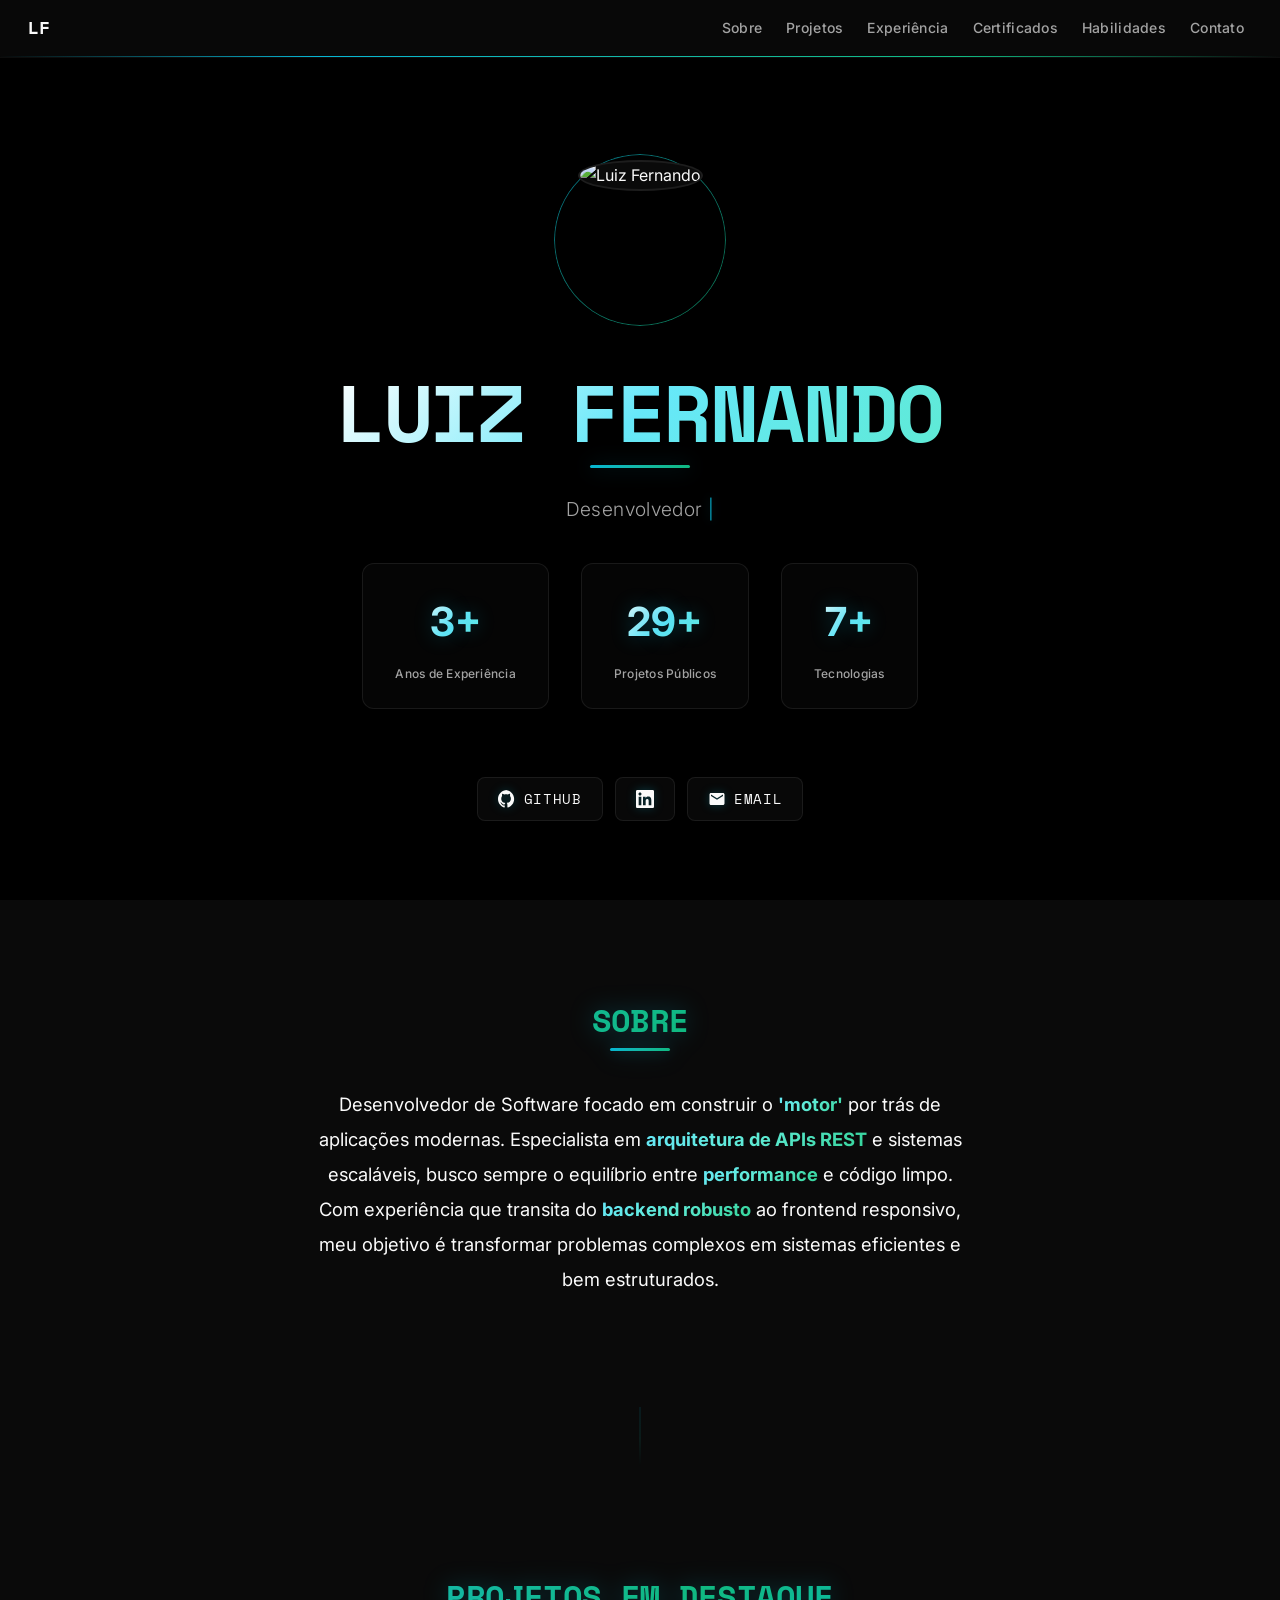
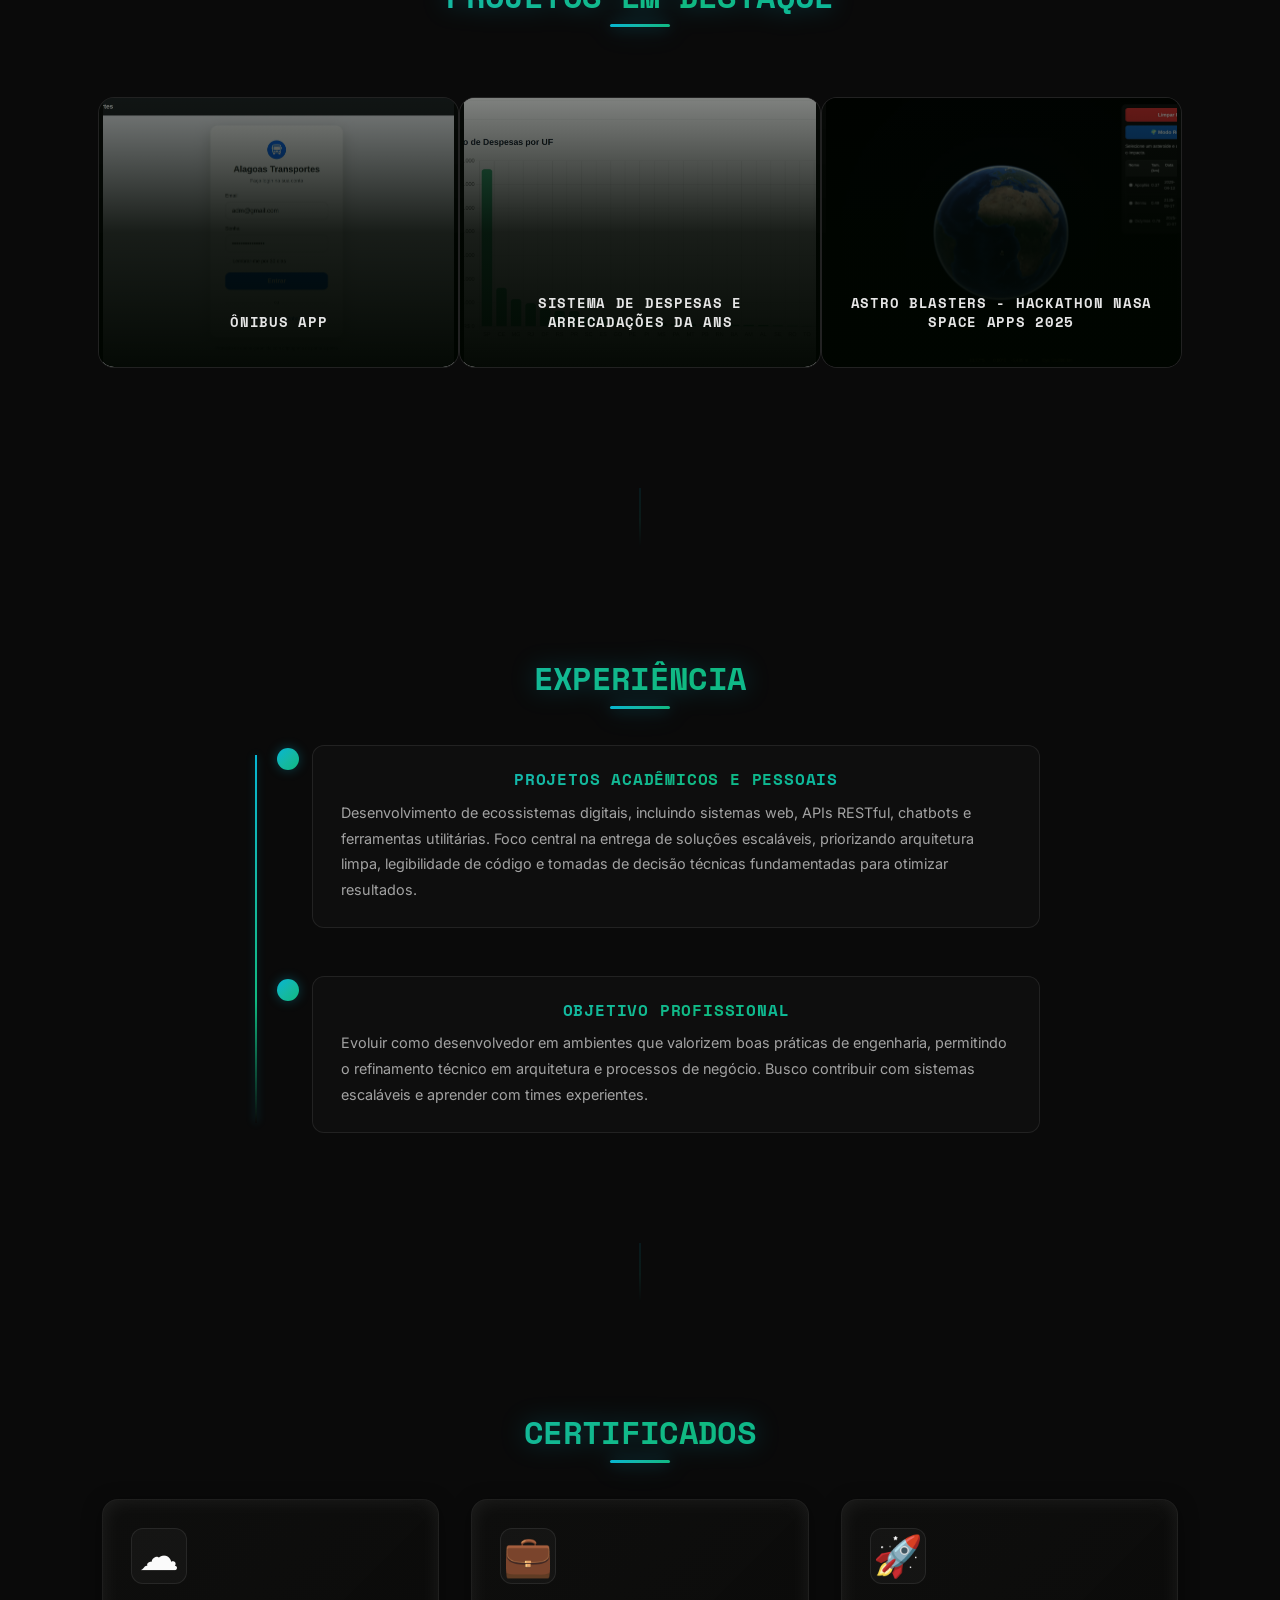
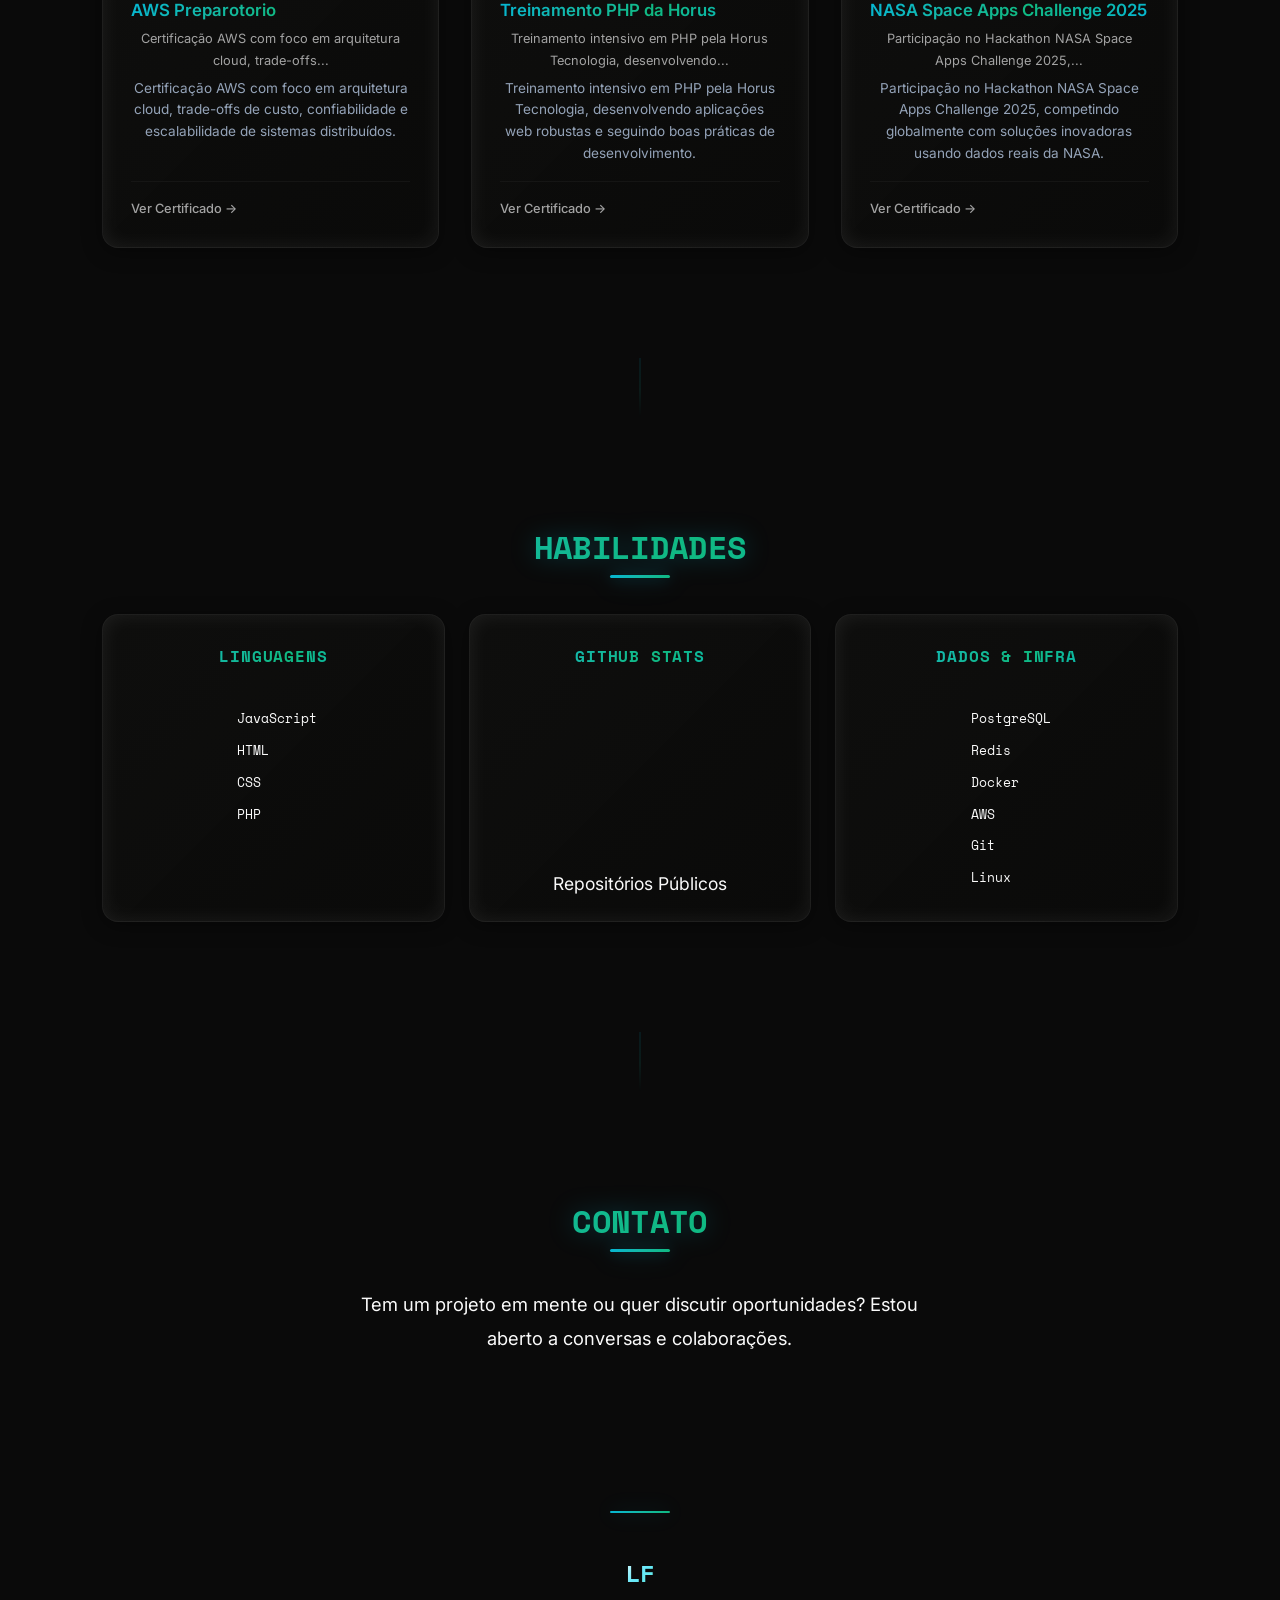
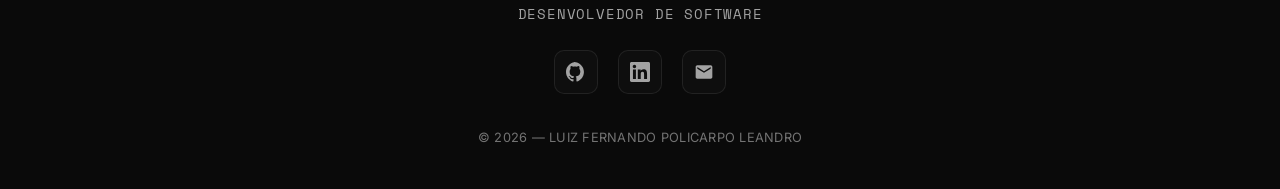
==== index.html @ 6c4af39a "p12" ====
<!doctype html>
<html lang="pt-BR">
  <head>
    <meta charset="UTF-8" />
    <meta
      name="viewport"
      content="width=device-width, initial-scale=1.0, maximum-scale=5.0, user-scalable=yes"
    />
    <title>Luiz Fernando — Desenvolvedor</title>

    <!-- Favicon -->
    <link
      rel="icon"
      href="assets/imgs/favico.ico"
    />

    <!-- Meta Tags SEO -->
    <meta
      name="description"
      content="Portfólio de Luiz Fernando - Desenvolvedor Web e Cientista de Dados. Especializado em Backend, APIs e desenvolvimento full-stack."
    />
    <meta
      name="keywords"
      content="desenvolvedor, desenvolvedor web, programador, backend, fullstack, python, javascript, portfolio, Luiz Fernando"
    />
    <meta name="author" content="Luiz Fernando Policarpo Leandro" />
    <meta name="robots" content="index, follow" />

    <!-- Open Graph -->
    <meta property="og:title" content="Luiz Fernando — Desenvolvedor" />
    <meta
      property="og:description"
      content="Portfólio de desenvolvedor especializado em Backend e APIs escaláveis."
    />
    <meta property="og:type" content="website" />
    <meta
      property="og:url"
      content="https://luiz-fernando-policarpo-leandro.github.io/portifolio/"
    />
    <meta
      property="og:image"
      content="https://avatars.githubusercontent.com/u/105563531?v=4"
    />

    <!-- Twitter Card -->
    <meta name="twitter:card" content="summary_large_image" />
    <meta name="twitter:title" content="Luiz Fernando — Desenvolvedor" />
    <meta
      name="twitter:description"
      content="Portfólio de desenvolvedor especializado em Backend e APIs escaláveis."
    />
    <meta
      name="twitter:image"
      content="https://avatars.githubusercontent.com/u/105563531?v=4"
    />

    <!-- Bootstrap 5 CSS -->
    <link
      href="https://cdn.jsdelivr.net/npm/bootstrap@5.3.3/dist/css/bootstrap.min.css"
      rel="stylesheet"
    />

    <link rel="preconnect" href="https://fonts.googleapis.com" />
    <link rel="preconnect" href="https://fonts.gstatic.com" crossorigin />
    <link rel="preconnect" href="https://avatars.githubusercontent.com" />
    <link
      rel="preload"
      as="image"
      href="https://avatars.githubusercontent.com/u/105563531?v=4"
    />
    <link
      rel="stylesheet"
      href="https://cdn.jsdelivr.net/npm/devicon@2.16.0/devicon.min.css"
      media="print"
      onload="this.media = 'all'"
    />
    <noscript>
      <link
        rel="stylesheet"
        href="https://cdn.jsdelivr.net/npm/devicon@2.16.0/devicon.min.css"
      />
    </noscript>
    <link
      href="https://fonts.googleapis.com/css2?family=Inter:wght@400;600;800&family=Space+Mono:wght@400;700&display=swap"
      rel="stylesheet"
      loading="lazy"
    />

    <link rel="stylesheet" href="assets/styles.css" />
  </head>

  <body>
    <div class="matrix-bg">
      <iframe
        src="https://rezmason.github.io/matrix/?skipIntro=false&numColumns=120&bloomStrength=0,7?effect=image&url=https://upload.wikimedia.org/wikipedia/commons/f/f5/EagleRock.jpg"
        frameborder="0"
      ></iframe>
    </div>
    <div class="scroll-progress" id="scrollProgress"></div>
    <nav class="navbar navbar-expand-lg fixed-top" id="navbar">
      <div class="container">
        <span class="nav-logo"><a class="navbar-brand" href="#">LF</a></span>
        <button
          class="navbar-toggler"
          type="button"
          data-bs-toggle="collapse"
          data-bs-target="#navbarNav"
          aria-label="Menu"
        >
          <span class="navbar-toggler-icon"></span>
        </button>
        <div
          class="collapse navbar-collapse justify-content-end"
          id="navbarNav"
        >
          <ul class="navbar-nav">
            <li class="nav-item">
              <a class="nav-link" href="#sobre">Sobre</a>
            </li>
            <li class="nav-item">
              <a class="nav-link" href="#projetos">Projetos</a>
            </li>
            <li class="nav-item">
              <a class="nav-link" href="#experiencia">Experiência</a>
            </li>
            <li class="nav-item">
              <a class="nav-link" href="#certificados">Certificados</a>
            </li>
            <li class="nav-item">
              <a class="nav-link" href="#habilidades">Habilidades</a>
            </li>
            <li class="nav-item">
              <a class="nav-link" href="#contato">Contato</a>
            </li>
          </ul>
        </div>
      </div>
    </nav>
    <div class="container-xl main-container">
      <header class="scroll-reveal">
        <div class="avatar">
          <img
            src="https://avatars.githubusercontent.com/u/105563531?v=4"
            alt="Luiz Fernando"
            width="160"
            height="160"
            fetchpriority="high"
            decoding="async"
          />
          <div class="avatar-ring"></div>
        </div>
        <div class="header-content">
          <h1>Luiz Fernando</h1>
          <p class="subtitle">
            <span class="typing-text" id="typingText"></span>
            <span class="typing-cursor">|</span>
          </p>
          <div class="header-stats">
            <div class="stat-item">
              <span class="stat-number">3+</span>
              <span class="stat-label">Anos de Experiência</span>
            </div>
            <div class="stat-item">
              <span class="stat-number">29+</span>
              <span class="stat-label">Projetos Públicos</span>
            </div>
            <div class="stat-item">
              <span class="stat-number">7+</span>
              <span class="stat-label">Tecnologias</span>
            </div>
          </div>
          <div class="links">
            <a
              href="https://github.com/Luiz-Fernando-Policarpo-Leandro"
              target="_blank"
              rel="noopener"
              class="btn btn-outline-matrix"
            >
              <svg class="social-icon" viewBox="0 0 24 24" fill="currentColor">
                <path
                  d="M12 0c-6.626 0-12 5.373-12 12 0 5.302 3.438 9.8 8.207 11.387.599.111.793-.261.793-.577v-2.234c-3.338.726-4.033-1.416-4.033-1.416-.546-1.387-1.333-1.756-1.333-1.756-1.089-.745.083-.729.083-.729 1.205.084 1.839 1.237 1.839 1.237 1.07 1.834 2.807 1.304 3.492.997.107-.775.418-1.305.762-1.604-2.665-.305-5.467-1.334-5.467-5.931 0-1.311.469-2.381 1.236-3.221-.124-.303-.535-1.524.117-3.176 0 0 1.008-.322 2.641.869.774-.215 1.598-.323 2.42-.328.822.005 1.646.113 2.42.328 1.633-1.191 2.632-.869 2.632-.869.653 1.652.242 2.873.118 3.176.77.84 1.235 1.91 1.235 3.221 0 4.609-2.807 5.624-5.479 5.921.43.372.823 1.102.823 2.222v3.293c0 .319.192.694.801.576 4.765-1.589 8.199-6.086 8.199-11.386 0-6.627-5.373-12-12-12z"
                />
              </svg>
              GitHub
            </a>
            <a
              href="https://www.linkedin.com/in/luiz-fernando-policarpo-leandro/"
              target="_blank"
              rel="noopener"
              class="btn btn-outline-matrix"
            >
              <svg class="social-icon" viewBox="0 0 24 24" fill="currentColor">
                <path
                  d="M20.447 20.452h-3.554v-5.569c0-1.328-.027-3.037-1.852-3.037-1.853 0-2.136 1.445-2.136 2.939v5.667H9.351V9h3.414v1.561h.046c.477-.9 1.637-1.85 3.37-1.85 3.601 0 4.267 2.37 4.267 5.455v6.286zM5.337 7.433c-1.144 0-2.063-.926-2.063-2.065 0-1.138.92-2.063 2.063-2.063 1.14 0 2.064.925 2.064 2.063 0 1.139-.925 2.065-2.064 2.065zm1.782 13.019H3.555V9h3.564v11.452zM22.225 0H1.771C.792 0 0 .774 0 1.729v20.542C0 23.227.792 24 1.771 24h20.451C23.2 24 24 23.227 24 22.271V1.729C24 .774 23.2 0 22.222 0h.003z"
                />
              </svg>
            </a>
            <a
              href="mailto:fasfernandoal@outlook.com.br"
              class="btn btn-outline-matrix"
            >
              <svg class="social-icon" viewBox="0 0 24 24" fill="currentColor">
                <path
                  d="M20 4H4c-1.1 0-1.99.9-1.99 2L2 18c0 1.1.9 2 2 2h16c1.1 0 2-.9 2-2V6c0-1.1-.9-2-2-2zm0 4l-8 5-8-5V6l8 5 8-5v2z"
                />
              </svg>
              Email
            </a>
          </div>
        </div>
      </header>

      <section class="scroll-reveal" id="sobre">
        <h2>Sobre</h2>
        <div class="row justify-content-center">
          <div class="col-lg-10">
            <p class="about-text anim-init" id="about-text">
              Desenvolvedor de Software focado em construir o
              <strong>'motor'</strong> por trás de aplicações modernas.
              Especialista em <strong>arquitetura de APIs REST</strong> e
              sistemas escaláveis, busco sempre o equilíbrio entre
              <strong>performance</strong> e código limpo. Com experiência que
              transita do <strong>backend robusto</strong> ao frontend
              responsivo, meu objetivo é transformar problemas complexos em
              sistemas eficientes e bem estruturados.
            </p>
          </div>
        </div>
      </section>

      <section class="scroll-reveal" id="projetos">
        <div class="row justify-content-center mb-4">
          <div class="col-12 text-center">
            <h2 class="section-title">Projetos em Destaque</h2>
          </div>
        </div>
        <div
          class="row row-cols-1 row-cols-sm-2 row-cols-lg-3 g-2 reveal-stagger"
          id="projectsContainer"
        ></div>
      </section>

      <div class="project-modal" id="projectModal">
        <div class="modal-content" id="modalContent">
          <div class="close-btn" id="closeModal">×</div>
        </div>
      </div>

      <section class="scroll-reveal" id="experiencia">
        <h2>Experiência</h2>
        <div class="timeline" id="experience-list">
          <div class="timeline-item anim-init">
            <div class="timeline-icon"></div>
            <div class="timeline-content">
              <h3>Projetos Acadêmicos e Pessoais</h3>
              <p class="muted">
                Desenvolvimento de ecossistemas digitais, incluindo sistemas
                web, APIs RESTful, chatbots e ferramentas utilitárias. Foco
                central na entrega de soluções escaláveis, priorizando
                arquitetura limpa, legibilidade de código e tomadas de decisão
                técnicas fundamentadas para otimizar resultados.
              </p>
            </div>
          </div>
          <div class="timeline-item anim-init">
            <div class="timeline-icon"></div>
            <div class="timeline-content">
              <h3>Objetivo Profissional</h3>
              <p class="muted">
                Evoluir como desenvolvedor em ambientes que valorizem boas
                práticas de engenharia, permitindo o refinamento técnico em
                arquitetura e processos de negócio. Busco contribuir com
                sistemas escaláveis e aprender com times experientes.
              </p>
            </div>
          </div>
        </div>
      </section>

<section class="scroll-reveal" id="certificados">
<h2>Certificados</h2>
<div class="cert-grid reveal-stagger" id="certificatesContainer"></div>
</section>

      <section class="scroll-reveal" id="habilidades">
        <h2>Habilidades</h2>
        <div class="row g-4 reveal-stagger">
          <div class="col-md-4">
            <div class="skill-box h-100">
              <h4 class="anim-init">Linguagens</h4>
              <div class="muted" id="tech-list"></div>
            </div>
          </div>
<div class="col-md-4">
<div class="skill-box h-100">
<h4 class="anim-init">GitHub Stats</h4>
<div class="muted github-stats-content">
<span class="anim-init" id="repo-count">0</span>
<p class="anim-init github-stats-text">Repositórios Públicos</p>
</div>
</div>
</div>
          <div class="col-md-4">
            <div class="skill-box h-100">
              <h4 class="anim-init">Dados & Infra</h4>
              <div class="muted" id="data-list"></div>
            </div>
          </div>
        </div>
      </section>

      <section class="scroll-reveal" id="contato">
        <h2>Contato</h2>
        <div class="row justify-content-center">
          <div class="col-lg-8">
            <p class="contact-intro anim-init">
              Tem um projeto em mente ou quer discutir oportunidades? Estou
              aberto a conversas e colaborações.
            </p>
          </div>
        </div>
      </section>

      <footer class="scroll-reveal" id="footer">
        <div class="footer-divider"></div>
        <div class="footer-content">
          <div class="footer-brand">
            <span class="footer-logo">LF</span>
            <p class="footer-sub">Desenvolvedor de Software</p>
          </div>
          <div class="footer-links">
            <a
              href="https://github.com/Luiz-Fernando-Policarpo-Leandro"
              target="_blank"
              rel="noopener"
              aria-label="GitHub"
            >
              <svg viewBox="0 0 24 24" fill="currentColor">
                <path
                  d="M12 0c-6.626 0-12 5.373-12 12 0 5.302 3.438 9.8 8.207 11.387.599.111.793-.261.793-.577v-2.234c-3.338.726-4.033-1.416-4.033-1.416-.546-1.387-1.333-1.756-1.333-1.756-1.089-.745.083-.729.083-.729 1.205.084 1.839 1.237 1.839 1.237 1.07 1.834 2.807 1.304 3.492.997.107-.775.418-1.305.762-1.604-2.665-.305-5.467-1.334-5.467-5.931 0-1.311.469-2.381 1.236-3.221-.124-.303-.535-1.524.117-3.176 0 0 1.008-.322 2.641.869.774-.215 1.598-.323 2.42-.328.822.005 1.646.113 2.42.328 1.633-1.191 2.632-.869 2.632-.869.653 1.652.242 2.873.118 3.176.77.84 1.235 1.91 1.235 3.221 0 4.609-2.807 5.624-5.479 5.921.43.372.823 1.102.823 2.222v3.293c0 .319.192.694.801.576 4.765-1.589 8.199-6.086 8.199-11.386 0-6.627-5.373-12-12-12z"
                />
              </svg>
            </a>
            <a
              href="https://www.linkedin.com/in/luiz-fernando-policarpo-leandro/"
              target="_blank"
              rel="noopener"
              aria-label="LinkedIn"
            >
              <svg viewBox="0 0 24 24" fill="currentColor">
                <path
                  d="M20.447 20.452h-3.554v-5.569c0-1.328-.027-3.037-1.852-3.037-1.853 0-2.136 1.445-2.136 2.939v5.667H9.351V9h3.414v1.561h.046c.477-.9 1.637-1.85 3.37-1.85 3.601 0 4.267 2.37 4.267 5.455v6.286zM5.337 7.433c-1.144 0-2.063-.926-2.063-2.065 0-1.138.92-2.063 2.063-2.063 1.14 0 2.064.925 2.064 2.063 0 1.139-.925 2.065-2.064 2.065zm1.782 13.019H3.555V9h3.564v11.452zM22.225 0H1.771C.792 0 0 .774 0 1.729v20.542C0 23.227.792 24 1.771 24h20.451C23.2 24 24 23.227 24 22.271V1.729C24 .774 23.2 0 22.222 0h.003z"
                />
              </svg>
            </a>
            <a href="mailto:fasfernandoal@outlook.com.br" aria-label="Email">
              <svg viewBox="0 0 24 24" fill="currentColor">
                <path
                  d="M20 4H4c-1.1 0-1.99.9-1.99 2L2 18c0 1.1.9 2 2 2h16c1.1 0 2-.9 2-2V6c0-1.1-.9-2-2-2zm0 4l-8 5-8-5V6l8 5 8-5v2z"
                />
              </svg>
            </a>
          </div>
        </div>
        <p class="footer-copy">
          © <span id="year"></span> — Luiz Fernando Policarpo Leandro
        </p>
      </footer>
    </div>

    <script src="https://cdn.jsdelivr.net/npm/bootstrap@5.3.3/dist/js/bootstrap.bundle.min.js"></script>
    <script src="assets/script.js"></script>
  </body>
</html>
---- assets/styles.css ----
:root {
  /* Ciano - COR PRIMÁRIA */
  --accent-cyan: #06b6d4;
  --accent-cyan-light: #67e8f9;
  --accent-cyan-dark: #0891b2;
  --accent-cyan-dim: rgba(6, 182, 212, 0.15);
  --accent-cyan-glow: rgba(6, 182, 212, 0.3);

  /* Verde - SECUNDÁRIO (mais fraco, aparece junto) */
  --matrix-green: #10b981;
  --matrix-green-light: #34d399;
  --matrix-green-dark: #059669;
  --matrix-green-dim: rgba(16, 185, 129, 0.1);
  --matrix-green-glow: rgba(16, 185, 129, 0.2);

  /* Azul Petróleo - TERCIÁRIO (mais fraco ainda, profundidade) */
  --accent-teal: #14b8a6;
  --accent-teal-light: #5eead4;
  --accent-teal-dim: rgba(20, 184, 166, 0.08);
  --accent-teal-glow: rgba(20, 184, 166, 0.15);

  /* Gradiente TRIPLO - ciano domina, verde e azul aparecem fracos */
  --gradient-primary: linear-gradient(
    135deg,
    var(--accent-cyan) 0%,
    var(--accent-teal) 50%,
    var(--matrix-green) 100%
  );

  --gradient-cyan-dominant: linear-gradient(
    135deg,
    var(--accent-cyan) 0%,
    var(--accent-teal) 30%,
    var(--matrix-green) 55%,
    var(--accent-cyan) 100%
  );

  --gradient-text: linear-gradient(
    135deg,
    #ffffff 0%,
    var(--accent-cyan-light) 50%,
    var(--accent-teal-light) 100%
  );

  /* Neutros premium */
  --bg-deep: #0a0a0a;
  --bg-surface: rgba(20, 20, 20, 0.6);
  --bg-surface-hover: rgba(30, 30, 30, 0.8);
  --text-primary: #fafafa;
  --text-muted: #a3a3a3;
  --text-subtle: #737373;
  --border-subtle: rgba(255, 255, 255, 0.08);

  /* Sombras elegantes */
  --shadow-sm: 0 1px 2px rgba(0, 0, 0, 0.3);
  --shadow-md: 0 4px 6px rgba(0, 0, 0, 0.4);
  --shadow-lg: 0 10px 15px rgba(0, 0, 0, 0.5);
}

* {
  box-sizing: border-box;
  margin: 0;
  padding: 0;
}

html {
  scroll-behavior: smooth;
}

/* =========================
   NAVEGAÇÃO
========================= */

/* Navbar Bootstrap customizada */
.navbar {
  background: rgba(10, 10, 10, 0.8) !important;
  backdrop-filter: blur(20px);
  -webkit-backdrop-filter: blur(20px);
  border-bottom: 1px solid transparent;
  border-image: linear-gradient(
      90deg,
      transparent,
      var(--accent-cyan),
      var(--accent-teal),
      var(--matrix-green),
      transparent
    )
    1;
  box-shadow: 0 1px 0 rgba(255, 255, 255, 0.05);
  padding: 0.5rem 1rem;
}

.navbar .container {
  max-width: 100%;
}

.navbar-brand {
  font-family: "Space Mono", monospace !important;
  font-weight: 600;
  color: var(--accent-cyan-light) !important;
  font-size: 1.1rem;
  letter-spacing: -0.02em;
}

.navbar-toggler {
  border: none;
  background: transparent;
  padding: 8px;
  transition: all 0.2s ease;
}

.navbar-toggler:hover {
  background: rgba(255, 255, 255, 0.05);
}

.navbar-toggler:focus {
  box-shadow: none;
  outline: none;
}

.navbar-toggler-icon {
  background-image: url("data:image/svg+xml,%3csvg xmlns='http://www.w3.org/2000/svg' viewBox='0 0 30 30'%3e%3cpath stroke='rgba(255, 255, 255, 0.7)' stroke-linecap='round' stroke-miterlimit='10' stroke-width='2' d='M4 7h22M4 15h22M4 23h22'/%3e%3c/svg%3e");
}

.navbar-nav {
  gap: 0.5rem;
}

.nav-link {
  color: var(--text-muted) !important;
  font-family: "Inter", sans-serif;
  font-size: 0.875rem;
  font-weight: 500;
  letter-spacing: 0.02em;
  transition: all 0.2s ease;
  position: relative;
}

.nav-link::after {
  content: "";
  position: absolute;
  bottom: -4px;
  left: 0;
  width: 0;
  height: 2px;
  background: var(--gradient-primary);
  transition: width 0.3s cubic-bezier(0.4, 0, 0.2, 1);
  border-radius: 2px;
  box-shadow: 0 0 8px var(--accent-cyan-glow);
}

.nav-link:hover,
.nav-link.active {
  color: var(--accent-cyan-light) !important;
}

.nav-link:hover::after,
.nav-link.active::after {
  width: 100%;
}

.nav-logo a {
  padding: 0;
  color: var(--text-primary) !important;
  transition: all 0.3s cubic-bezier(0.16, 1, 0.3, 1);
}

.nav-logo a:hover {
  color: var(--accent-cyan-light) !important;
  text-shadow: 0 0 15px var(--accent-cyan-glow);
}

/* =========================
   SCROLL PROGRESS BAR
========================= */

.scroll-progress {
  position: fixed;
  top: 0;
  left: 0;
  width: 0%;
  height: 3px;
  background: var(--gradient-primary);
  z-index: 9999;
  box-shadow: 0 0 12px var(--accent-cyan-glow);
  transition: width 0.1s linear;
}

body {
  font-family:
    "Inter",
    system-ui,
    -apple-system,
    sans-serif;
  background: var(--bg-deep);
  color: var(--text-primary);
  line-height: 1.7;
  position: relative;
  overflow-x: hidden;
  padding-top: 60px;
}

/* =========================
   TIPOGRAFIA
========================= */

h1,
h2,
h3,
h4,
.links a,
.tags,
footer,
.skill-box h4,
.close-btn,
.carousel button {
  font-family: "Space Mono", monospace;
  text-transform: uppercase;
  letter-spacing: 0.05em;
}

h1,
h2,
h3,
h4,
p,
.subtitle,
.about,
.contact,
.project-summary,
.muted,
.tags,
.skill-box {
  text-align: center;
}

p {
  font-size: clamp(1rem, 1.8vw, 1.1rem);
  color: var(--text-primary);
  line-height: 1.8;
}

.about,
.contact,
.muted {
  max-width: 750px;
  margin: 0 auto;
}

.muted {
  color: var(--text-muted);
}

/* =========================
   ABOUT
========================= */

.about-text {
  font-size: clamp(1rem, 1.8vw, 1.15rem);
  line-height: 1.9;
  color: var(--text-primary);
  text-align: center;
  max-width: 700px;
  margin: 0 auto;
  padding: 0 16px;
}

.about-text strong {
  background: linear-gradient(
    135deg,
    var(--accent-cyan-light),
    var(--accent-teal-light),
    var(--matrix-green-light)
  );
  -webkit-background-clip: text;
  -webkit-text-fill-color: transparent;
  background-clip: text;
  font-weight: 700;
}

/* =========================
   SISTEMA DE ANIMAÇÃO AO ROLAR (SCROLL)
========================= */

.scroll-reveal {
  opacity: 0;
  transform: translateY(30px);
  transition:
    opacity 1s cubic-bezier(0.215, 0.61, 0.355, 1),
    transform 1s cubic-bezier(0.215, 0.61, 0.355, 1);
  will-change: transform, opacity;
  scroll-margin-top: 24vh;
}

.scroll-reveal.revealed {
  opacity: 1;
  transform: translateY(0);
}

.slide-down {
  opacity: 0;
  transform: translateY(-40px);
  transition:
    opacity 1.5s cubic-bezier(0.22, 1, 0.36, 1),
    transform 1.5s cubic-bezier(0.22, 1, 0.36, 1);
}

.slide-down.visible {
  opacity: 1;
  transform: translateY(0);
}

.anim-init {
  opacity: 0;
  transform: translateY(-40px);
  transition:
    opacity 1.5s cubic-bezier(0.22, 1, 0.36, 1),
    transform 1.5s cubic-bezier(0.22, 1, 0.36, 1);
}

.anim-init.visible {
  opacity: 1;
  transform: translateY(0);
}

.reveal-stagger > * {
  opacity: 0;
  transform: translateY(20px);
  transition:
    opacity 0.8s cubic-bezier(0.215, 0.61, 0.355, 1),
    transform 0.8s cubic-bezier(0.215, 0.61, 0.355, 1);
}

.reveal-stagger.revealed > * {
  opacity: 1;
  transform: translateY(0);
}

.reveal-stagger.revealed > *:nth-child(1) {
  transition-delay: 0.1s;
}
.reveal-stagger.revealed > *:nth-child(2) {
  transition-delay: 0.2s;
}
.reveal-stagger.revealed > *:nth-child(3) {
  transition-delay: 0.3s;
}
.reveal-stagger.revealed > *:nth-child(4) {
  transition-delay: 0.4s;
}

/* =========================
   LAYOUT
========================= */

.main-container {
  padding: 0 32px;
  position: relative;
  z-index: 3;
}

/* Bootstrap custom button - Matrix style */
.btn-outline-matrix {
  color: var(--text-primary);
  border: 1px solid var(--border-subtle);
  padding: 10px 20px;
  background: rgba(255, 255, 255, 0.03);
  font-size: 0.875rem;
  font-weight: 500;
  text-decoration: none;
  transition: all 0.2s cubic-bezier(0.4, 0, 0.2, 1);
  min-height: 44px;
  display: inline-flex;
  align-items: center;
  justify-content: center;
  gap: 8px;
  border-radius: 8px;
  letter-spacing: 0.02em;
  position: relative;
  overflow: hidden;
}

.btn-outline-matrix::before {
  content: "";
  position: absolute;
  inset: -1px;
  border-radius: 9px;
  background: var(--gradient-cyan-dominant);
  -webkit-mask:
    linear-gradient(#fff 0 0) content-box,
    linear-gradient(#fff 0 0);
  -webkit-mask-composite: xor;
  mask-composite: exclude;
  opacity: 0;
  transition: opacity 0.3s ease;
  pointer-events: none;
}

.btn-outline-matrix:hover {
  background: rgba(6, 182, 212, 0.15);
  border-color: transparent;
  transform: translateY(-1px);
  box-shadow: 0 4px 15px rgba(6, 182, 212, 0.2);
  color: var(--accent-cyan-light);
}

.btn-outline-matrix:hover::before {
  opacity: 1;
}

.btn-outline-matrix .social-icon {
  width: 18px;
  height: 18px;
  transition: transform 0.2s ease;
}

.btn-outline-matrix:hover .social-icon {
  transform: translateX(2px);
}

.btn-outline-matrix .social-icon {
  width: 18px;
  height: 18px;
  transition: all 0.2s ease;
  filter: drop-shadow(0 0 5px rgba(6, 182, 212, 0.3));
}

.btn-outline-matrix:hover .social-icon {
  transform: scale(1.1);
  filter: drop-shadow(0 0 10px var(--accent-cyan));
}

section {
  margin-bottom: clamp(280px, 30vh, 480px);
  position: relative;
}

#contato {
  margin-bottom: clamp(40px, 6vh, 80px);
}

section::after {
  content: "";
  position: absolute;
  bottom: calc(clamp(280px, 30vh, 480px) / -2);
  left: 50%;
  transform: translateX(-50%) translateY(50%);
  width: 1px;
  height: 60px;
  background: linear-gradient(
    180deg,
    var(--accent-cyan),
    var(--accent-teal),
    transparent
  );
  opacity: 0.2;
}

section:last-of-type::after {
  display: none;
}

section h2 {
  font-size: clamp(1.5rem, 4vw, 2rem);
  margin-bottom: 48px;
  position: relative;
  display: block;
  text-align: center;
  font-weight: 600;
  letter-spacing: -0.02em;
  filter: drop-shadow(0 0 12px var(--accent-cyan-glow));
  background: var(--gradient-cyan-dominant);
  -webkit-background-clip: text;
  -webkit-text-fill-color: transparent;
  background-clip: text;
}

section h2::after {
  content: "";
  position: absolute;
  bottom: -12px;
  left: 50%;
  transform: translateX(-50%);
  width: 60px;
  height: 3px;
  background: var(--gradient-primary);
  border-radius: 2px;
  box-shadow: 0 0 15px var(--accent-cyan-glow);
}

/* =========================
   MATRIX BG
========================= */

.matrix-bg {
  position: fixed;
  inset: 0;
  z-index: 1;
  overflow: hidden;
  background: #000;
  pointer-events: none;
}

.matrix-bg iframe {
  width: 100vw;
  height: 100vh;
  border: none;
  filter: brightness(0.3) contrast(1.1);
  opacity: 0.4;
}

/* =========================
   HEADER
========================= */

header {
  display: flex;
  flex-direction: column;
  align-items: center;
  justify-content: center;
  gap: 48px;
  margin-bottom: clamp(180px, 20vh, 300px);
  margin-top: 100px;
  text-align: center;
  position: relative;
}

.avatar {
  width: 160px;
  height: 160px;
  border-radius: 50%;
  overflow: visible;
  position: relative;
  flex-shrink: 0;
}

.avatar {
  position: relative;
}

.avatar img {
  width: 100%;
  height: 100%;
  object-fit: cover;
  border-radius: 50%;
  border: 2px solid var(--border-subtle);
  background: var(--bg-deep);
  transition: all 0.3s cubic-bezier(0.4, 0, 0.2, 1);
  position: relative;
  z-index: 2;
}

.avatar:hover img {
  transform: scale(1.02);
  border-color: var(--accent-cyan);
  box-shadow: 0 0 25px var(--accent-cyan-glow);
}

.avatar:hover img {
  transform: scale(1.05);
  border-color: var(--accent-cyan);
  box-shadow: 0 8px 30px rgba(0, 220, 130, 0.15);
}

.avatar-ring {
  position: absolute;
  inset: -6px;
  border-radius: 50%;
  border: 1px solid transparent;
  background: var(--gradient-primary) border-box;
  -webkit-mask:
    linear-gradient(#fff 0 0) padding-box,
    linear-gradient(#fff 0 0);
  -webkit-mask-composite: xor;
  mask-composite: exclude;
  opacity: 0.6;
  animation: rotate 12s linear infinite;
}

@keyframes rotate {
  from {
    transform: rotate(0deg);
  }
  to {
    transform: rotate(360deg);
  }
}

@keyframes rotate {
  from {
    transform: rotate(0deg);
  }
  to {
    transform: rotate(360deg);
  }
}

.header-content {
  display: flex;
  flex-direction: column;
  align-items: center;
  gap: 20px;
}

h1 {
  font-size: clamp(2.5rem, 8vw, 5rem);
  font-weight: 700;
  margin-bottom: 16px;
  letter-spacing: -0.03em;
  line-height: 1.1;
  background: var(--gradient-text);
  -webkit-background-clip: text;
  -webkit-text-fill-color: transparent;
  background-clip: text;
  position: relative;
}

h1::after {
  content: "";
  position: absolute;
  bottom: -12px;
  left: 50%;
  transform: translateX(-50%);
  width: 100px;
  height: 3px;
  background: var(--gradient-primary);
  border-radius: 2px;
  box-shadow:
    0 0 20px var(--accent-cyan-glow),
    0 0 40px var(--accent-teal-glow);
}

.subtitle {
  font-size: clamp(0.95rem, 2vw, 1.2rem);
  color: var(--text-muted);
  font-weight: 300;
  max-width: 650px;
  margin: 0 auto;
  letter-spacing: 0.02em;
  min-height: 1.5em;
}

.typing-text {
  display: inline-block;
}

.typing-cursor {
  animation: blink 1s step-end infinite;
  color: var(--accent-cyan);
  text-shadow: 0 0 10px var(--accent-cyan-glow);
}

@keyframes blink {
  0%,
  50% {
    opacity: 1;
  }
  51%,
  100% {
    opacity: 0;
  }
}

.header-stats {
  display: flex;
  gap: 32px;
  flex-wrap: wrap;
  justify-content: center;
  margin: 16px 0 24px;
}

.stat-item {
  display: flex;
  flex-direction: column;
  align-items: center;
  gap: 8px;
  padding: 24px 32px;
  background: rgba(255, 255, 255, 0.02);
  border: 1px solid var(--border-subtle);
  border-radius: 12px;
  transition: all 0.3s cubic-bezier(0.4, 0, 0.2, 1);
  position: relative;
  overflow: hidden;
}

.stat-item::before {
  content: "";
  position: absolute;
  inset: -1px;
  border-radius: 13px;
  background: linear-gradient(
    135deg,
    var(--accent-cyan) 0%,
    var(--accent-teal) 50%,
    var(--matrix-green) 100%
  );
  -webkit-mask:
    linear-gradient(#fff 0 0) content-box,
    linear-gradient(#fff 0 0);
  -webkit-mask-composite: xor;
  mask-composite: exclude;
  opacity: 0;
  transition: opacity 0.4s ease;
  pointer-events: none;
}

.stat-item:hover {
  background: rgba(6, 182, 212, 0.08);
  border-color: transparent;
  transform: translateY(-2px);
  box-shadow: 0 0 20px var(--accent-cyan-glow);
}

.stat-item:hover::before {
  opacity: 1;
}

.stat-number {
  font-family: "Inter", sans-serif;
  font-size: 2.5rem;
  font-weight: 700;
  background: var(--gradient-text);
  -webkit-background-clip: text;
  -webkit-text-fill-color: transparent;
  background-clip: text;
  text-shadow: 0 0 20px var(--accent-cyan-glow);
}

.stat-label {
  font-size: 0.75rem;
  color: var(--text-muted);
  font-weight: 500;
  letter-spacing: 0.02em;
}

@media (max-width: 768px) {
  #projectsContainer {
    row-gap: 1rem;
    column-gap: 1rem;
  }

  .project-card {
    min-height: 160px;
  }
}

/* =========================
   LINKS
========================= */

.links {
  margin-top: 24px;
  display: flex;
  justify-content: center;
  align-items: center;
  gap: 12px;
  flex-wrap: wrap;
}

.social-link {
  font-size: 0.8rem;
  font-weight: 600;
  border: 1px solid var(--matrix-green-border);
  padding: 10px 20px;
  background: var(--matrix-green-dim);
  color: var(--matrix-green);
  text-decoration: none;
  transition: all 0.3s cubic-bezier(0.16, 1, 0.3, 1);
  min-height: 42px;
  display: inline-flex;
  align-items: center;
  justify-content: center;
  gap: 8px;
  border-radius: 8px;
  backdrop-filter: blur(4px);
  letter-spacing: 0.05em;
  box-shadow: 0 0 10px var(--matrix-green-dim);
}

.social-link:hover {
  background: rgba(0, 255, 65, 0.2);
  border-color: var(--matrix-green);
  transform: translateY(-2px);
  box-shadow: 0 8px 24px var(--matrix-green-glow);
  text-shadow: 0 0 10px var(--matrix-green-glow);
}

.social-icon {
  width: 16px;
  height: 16px;
  transition: transform 0.3s;
}

.social-link:hover .social-icon {
  transform: scale(1.1);
}

/* =========================
PROJETOS
========================= */

/* Projetos - usando Bootstrap grid */
#projectsContainer {
  padding: 10px 0;
}

#projectsContainer > .col {
  margin-bottom: 0;
}

.project-card {
  background: rgba(255, 255, 255, 0.02);
  border: 1px solid var(--border-subtle);
  border-radius: 16px;
  position: relative;
  overflow: hidden;
  transition: all 0.3s cubic-bezier(0.4, 0, 0.2, 1);
  cursor: pointer;
  aspect-ratio: 4 / 3;
  height: 100%;
  min-height: 200px;
  opacity: 0;
  transform: translateY(20px);
}

.project-card::before {
  content: "";
  position: absolute;
  inset: -1px;
  border-radius: 17px;
  background: var(--gradient-primary);
  -webkit-mask:
    linear-gradient(#fff 0 0) content-box,
    linear-gradient(#fff 0 0);
  -webkit-mask-composite: xor;
  mask-composite: exclude;
  opacity: 0;
  transition: opacity 0.4s ease;
  z-index: 3;
  pointer-events: none;
}

.project-card:hover {
  transform: translateY(-4px);
  border-color: var(--accent-cyan);
  box-shadow:
    0 20px 40px rgba(0, 0, 0, 0.4),
    0 0 30px rgba(6, 182, 212, 0.15);
}

.project-card:hover::before {
  opacity: 1;
}

.project-card h3 {
  margin-bottom: 0;
  font-size: 1rem;
  color: var(--text-primary);
  font-weight: 600;
  line-height: 1.4;
  transition: color 0.2s ease;
}

.project-card:hover h3 {
  color: var(--accent-cyan-light);
  text-shadow: 0 0 15px var(--accent-cyan-glow);
}

.project-card.revealed {
  opacity: 1;
  transform: translateY(0);
  transition: all 0.6s cubic-bezier(0.22, 1, 0.36, 1);
}

.project-card::before {
  content: "";
  position: absolute;
  inset: -1px;
  border-radius: 16px;
  padding: 1px;
  background: linear-gradient(135deg, var(--accent-cyan), var(--matrix-green));
  -webkit-mask:
    linear-gradient(#fff 0 0) content-box,
    linear-gradient(#fff 0 0);
  -webkit-mask-composite: xor;
  mask-composite: exclude;
  opacity: 0;
  transition: opacity 0.4s;
  z-index: 3;
  pointer-events: none;
}

.project-card::after {
  content: "";
  position: absolute;
  top: -50%;
  left: -50%;
  width: 200%;
  height: 200%;
  background: radial-gradient(
    circle,
    var(--matrix-green-dim) 0%,
    transparent 70%
  );
  opacity: 0;
  transition: opacity 0.5s;
  z-index: 1;
  pointer-events: none;
}

.project-card:hover::before {
  opacity: 1;
}

.project-card:hover::after {
  opacity: 0.3;
}

.project-card:hover {
  transform: translateY(-6px) scale(1.03);
  border-color: var(--accent-cyan);
  z-index: 10;
  box-shadow: 0 20px 40px rgba(0, 0, 0, 0.4);
}

.project-card:hover::before {
  opacity: 1;
}

.project-card:hover .project-card-overlay {
  box-shadow: inset 0 0 30px rgba(0, 255, 65, 0.05);
}

.project-card img {
  width: 100%;
  height: 100%;
  object-fit: cover;
  opacity: 0;
  transition:
    opacity 0.6s cubic-bezier(0.16, 1, 0.3, 1),
    transform 0.7s cubic-bezier(0.16, 1, 0.3, 1);
  position: relative;
  z-index: 0;
}

.project-card img.loaded {
  opacity: 0.7;
  transform: scale(1);
}

.project-card:hover img.loaded {
  transform: scale(1.05);
  opacity: 0.5;
}

.project-card-overlay {
  position: absolute;
  inset: 0;
  background: linear-gradient(
    to top,
    rgba(0, 5, 0, 0.98) 0%,
    rgba(0, 5, 0, 0.9) 50%,
    rgba(0, 5, 0, 0.5) 100%
  );
  display: flex;
  flex-direction: column;
  justify-content: flex-end;
  padding: 16px;
  transition: all 0.5s cubic-bezier(0.16, 1, 0.3, 1);
  z-index: 2;
}

.project-card-overlay::before {
  content: "";
  position: absolute;
  top: 0;
  left: -100%;
  width: 100%;
  height: 100%;
  background: linear-gradient(
    90deg,
    transparent,
    rgba(0, 255, 65, 0.03),
    transparent
  );
  transition: left 0.7s ease;
  z-index: -1;
}

.project-card:hover .project-card-overlay::before {
  left: 100%;
  transition: left 0.7s ease;
}

.project-card:hover .project-card-overlay {
  background: linear-gradient(
    to top,
    rgba(0, 5, 0, 0.98) 0%,
    rgba(0, 5, 0, 0.95) 60%,
    rgba(0, 5, 0, 0.8) 100%
  );
  padding: 18px;
}

.project-card h3 {
  margin-bottom: 0;
  font-size: 0.9rem;
  color: #e5e5e5;
  transform: none;
  opacity: 1;
  transition: all 0.4s ease;
  position: relative;
  z-index: 1;
  font-weight: 700;
  line-height: 1.3;
}

.project-card .view-btn {
  display: inline-flex;
  align-items: center;
  gap: 6px;
  padding: 6px 12px;
  background: var(--border-subtle);
  border-radius: 6px;
  font-family: "Space Mono", monospace;
  font-size: 0.65rem;
  color: var(--accent-cyan-light);
  border: 1px solid var(--border-subtle);
  transform: translateY(10px);
  opacity: 0;
  max-height: 0;
  padding-top: 0;
  padding-bottom: 0;
  transition: all 0.5s cubic-bezier(0.16, 1, 0.3, 1) 0.15s;
  letter-spacing: 0.05em;
  position: relative;
  z-index: 1;
  width: fit-content;
  box-shadow: 0 0 8px var(--border-subtle);
}

.project-card h3::after {
  content: "";
  position: absolute;
  bottom: -4px;
  left: 0;
  width: 0;
  height: 1px;
  background: var(--gradient-cyan-dominant);
  transition: width 0.4s ease;
  opacity: 0;
}

.project-card:hover h3 {
  color: var(--accent-cyan-light);
  margin-bottom: 8px;
  text-shadow: 0 0 8px var(--matrix-green-glow);
  background: var(--gradient-cyan-dominant);
  -webkit-background-clip: text;
  -webkit-text-fill-color: transparent;
  background-clip: text;
}

.project-card:hover h3::after {
  width: 40px;
  opacity: 1;
}

.project-card-badges {
  display: flex;
  gap: 6px;
  flex-wrap: wrap;
  margin-bottom: 8px;
  opacity: 0;
  transform: translateY(10px);
  transition: all 0.5s cubic-bezier(0.16, 1, 0.3, 1) 0.1s;
  max-height: 0;
  position: relative;
  z-index: 1;
}

.project-card:hover .project-card-badges {
  opacity: 1;
  transform: translateY(0);
  max-height: 50px;
}

.project-badge {
  font-size: 0.7rem;
  padding: 4px 10px;
  background: rgba(255, 255, 255, 0.05);
  border: 1px solid var(--border-subtle);
  border-radius: 6px;
  color: var(--text-muted);
  font-weight: 500;
  transition: all 0.2s ease;
}

.project-card:hover .project-badge {
  border-color: var(--matrix-green);
  color: var(--matrix-green);
}

.project-badge::before {
  content: "";
  position: absolute;
  top: 0;
  left: -100%;
  width: 100%;
  height: 100%;
  background: linear-gradient(
    90deg,
    transparent,
    var(--border-subtle),
    transparent
  );
  transition: left 0.5s ease;
}

.project-card:hover .project-badge::before {
  left: 100%;
}

.project-badge:hover {
  background: rgba(6, 182, 212, 0.2);
  border-color: var(--accent-cyan);
  color: var(--accent-cyan-light);
}

.project-summary {
  font-size: 0.8rem;
  color: #cbd5e1;
  line-height: 1.4;
  display: -webkit-box;
  -webkit-line-clamp: 2;
  -webkit-box-orient: vertical;
  overflow: hidden;
  margin-bottom: 10px;
  transform: translateY(10px);
  opacity: 0;
  max-height: 0;
  transition: all 0.5s cubic-bezier(0.16, 1, 0.3, 1) 0.05s;
  position: relative;
  z-index: 1;
}

.project-card:hover .project-summary {
  transform: translateY(0);
  opacity: 1;
  max-height: 80px;
}

.project-card .view-btn {
  display: inline-flex;
  align-items: center;
  gap: 6px;
  padding: 6px 12px;
  background: var(--border-subtle);
  border-radius: 6px;
  font-family: "Space Mono", monospace;
  font-size: 0.65rem;
  color: var(--accent-cyan-light);
  border: 1px solid var(--border-subtle);
  transform: translateY(10px);
  opacity: 0;
  max-height: 0;
  padding-top: 0;
  padding-bottom: 0;
  transition: all 0.5s cubic-bezier(0.16, 1, 0.3, 1) 0.15s;
  letter-spacing: 0.05em;
  position: relative;
  z-index: 1;
  width: fit-content;
  box-shadow: 0 0 8px var(--border-subtle);
}

.project-card .view-btn::before {
  content: "";
  position: absolute;
  inset: 0;
  border-radius: 6px;
  background: linear-gradient(
    90deg,
    transparent,
    rgba(6, 182, 212, 0.15),
    transparent
  );
  opacity: 0;
  transition: opacity 0.3s ease;
}

.project-card .view-btn:hover::before {
  opacity: 1;
}

.project-card:hover .view-btn {
  transform: translateY(0);
  opacity: 1;
  background: rgba(6, 182, 212, 0.25);
  padding: 6px 12px;
  max-height: 32px;
  box-shadow: 0 0 20px var(--matrix-green-glow);
  border-color: var(--accent-cyan);
}

.project-card-images-count {
  position: absolute;
  top: 10px;
  right: 10px;
  background: rgba(10, 10, 9, 0.8);
  backdrop-filter: blur(8px);
  padding: 4px 8px;
  border-radius: 6px;
  font-size: 0.65rem;
  color: var(--accent-cyan-light);
  z-index: 4;
  border: 1px solid transparent;
  font-family: "Space Mono", monospace;
  opacity: 0;
  transition: opacity 0.3s;
  box-shadow: 0 0 8px var(--border-subtle);
  overflow: hidden;
}

.project-card-images-count::before {
  content: "";
  position: absolute;
  inset: -1px;
  border-radius: 7px;
  background: var(--gradient-cyan-dominant);
  -webkit-mask:
    linear-gradient(#fff 0 0) content-box,
    linear-gradient(#fff 0 0);
  -webkit-mask-composite: xor;
  mask-composite: exclude;
  opacity: 0;
  transition: opacity 0.4s ease;
  pointer-events: none;
}

.project-card:hover .project-card-images-count {
  opacity: 1;
}

.project-card:hover .project-card-images-count::before {
  opacity: 1;
}

/* =========================
   MODAL
========================= */

.project-modal {
  position: fixed;
  inset: 0;
  z-index: 999;
  display: none;
  justify-content: center;
  align-items: flex-start;
  background: rgba(0, 0, 0, 0.75);
  backdrop-filter: blur(16px);
  -webkit-backdrop-filter: blur(16px);
  padding: 80px 16px 40px;
  overflow-y: auto;
}

.project-modal.active {
  display: flex;
}

.modal-content {
  background: linear-gradient(160deg, #0f0f0e 0%, #0a0a09 50%, #0f0f0e 100%);
  border: 1px solid var(--border-subtle);
  border-radius: 16px;
  width: 100%;
  max-width: 780px;
  position: relative;
  overflow: hidden;
  box-shadow:
    0 32px 64px rgba(0, 0, 0, 0.6),
    0 0 80px var(--border-subtle);
  animation: modalFadeIn 0.35s cubic-bezier(0.16, 1, 0.3, 1);
}

.modal-content::before {
  content: "";
  position: absolute;
  inset: -1px;
  border-radius: 17px;
  background: var(--gradient-cyan-dominant);
  -webkit-mask:
    linear-gradient(#fff 0 0) content-box,
    linear-gradient(#fff 0 0);
  -webkit-mask-composite: xor;
  mask-composite: exclude;
  opacity: 0.4;
  pointer-events: none;
}

@keyframes modalFadeIn {
  from {
    opacity: 0;
    transform: scale(0.96) translateY(20px);
  }
  to {
    opacity: 1;
    transform: scale(1) translateY(0);
  }
}

.modal-inner {
  padding: 40px 36px;
  overflow-y: auto;
  max-height: 85vh;
  scrollbar-width: none;
}

.modal-inner::-webkit-scrollbar {
  display: none;
}

.modal-header {
  margin-bottom: 28px;
  padding-bottom: 24px;
  border-bottom: 1px solid var(--border-subtle);
}

.modal-header h3 {
  font-size: clamp(1.4rem, 3.5vw, 1.8rem);
  margin-bottom: 12px;
  letter-spacing: 0.02em;
  background: var(--gradient-cyan-dominant);
  -webkit-background-clip: text;
  -webkit-text-fill-color: transparent;
  background-clip: text;
  filter: drop-shadow(0 2px 20px var(--accent-cyan-glow));
}

.modal-header .modal-summary {
  font-size: 0.95rem;
  color: #cbd5e1;
  line-height: 1.7;
  margin: 0;
  text-align: center;
  font-style: italic;
}

.modal-section {
  margin-bottom: 24px;
}

.modal-section:last-of-type {
  margin-bottom: 0;
}

.modal-section-label {
  font-family: "Space Mono", monospace;
  font-size: 0.7rem;
  color: var(--accent-cyan-light);
  text-transform: uppercase;
  letter-spacing: 0.12em;
  margin-bottom: 8px;
  display: flex;
  align-items: center;
  gap: 8px;
  filter: drop-shadow(0 0 10px var(--accent-cyan-glow));
  background: var(--gradient-cyan-dominant);
  -webkit-background-clip: text;
  -webkit-text-fill-color: transparent;
  background-clip: text;
}

.modal-section-label::before {
  content: "";
  width: 3px;
  height: 12px;
  background: var(--gradient-cyan-dominant);
  border-radius: 2px;
  box-shadow: 0 0 8px var(--accent-cyan-glow);
}

.modal-section p {
  margin: 0;
  text-align: justify;
  color: #e2e8f0;
  line-height: 1.8;
  font-size: 0.9rem;
  padding-left: 11px;
}

.modal-tags {
  display: flex;
  flex-wrap: wrap;
  gap: 8px;
  justify-content: center;
  padding: 20px 0;
  border-top: 1px solid var(--border-subtle);
  border-bottom: 1px solid var(--border-subtle);
  margin-bottom: 24px;
}

.modal-links {
  display: flex;
  justify-content: center;
  gap: 16px;
  flex-wrap: wrap;
  padding-top: 4px;
}

.modal-link {
  font-family: "Space Mono", monospace;
  font-weight: 600;
  font-size: 0.7rem;
  color: var(--accent-cyan-light);
  text-decoration: none;
  padding: 10px 20px;
  border: 1px solid var(--border-subtle);
  border-radius: 8px;
  background: var(--border-subtle);
  transition: all 0.3s cubic-bezier(0.16, 1, 0.3, 1);
  letter-spacing: 0.08em;
  display: inline-flex;
  align-items: center;
  gap: 8px;
  box-shadow: 0 2px 10px var(--border-subtle);
  position: relative;
  overflow: hidden;
}

.modal-link::before {
  content: "";
  position: absolute;
  inset: -1px;
  border-radius: 9px;
  background: linear-gradient(
    135deg,
    var(--accent-cyan),
    var(--accent-teal),
    var(--matrix-green)
  );
  -webkit-mask:
    linear-gradient(#fff 0 0) content-box,
    linear-gradient(#fff 0 0);
  -webkit-mask-composite: xor;
  mask-composite: exclude;
  opacity: 0;
  transition: opacity 0.4s ease;
  pointer-events: none;
}

.modal-link:hover {
  background: rgba(6, 182, 212, 0.2);
  border-color: transparent;
  transform: translateY(-2px);
  box-shadow: 0 8px 20px var(--matrix-green-glow);
  text-shadow: 0 0 10px var(--matrix-green-glow);
}

.modal-link:hover::before {
  opacity: 1;
}

.close-btn {
  position: absolute;
  top: 16px;
  right: 16px;
  font-size: 1.6rem;
  color: var(--border-subtle);
  cursor: pointer;
  width: 36px;
  height: 36px;
  display: flex;
  align-items: center;
  justify-content: center;
  border-radius: 8px;
  transition: all 0.2s cubic-bezier(0.16, 1, 0.3, 1);
  z-index: 10;
  background: rgba(10, 10, 9, 0.8);
  backdrop-filter: blur(4px);
  border: 1px solid var(--border-subtle);
}

.close-btn:hover {
  color: var(--accent-cyan-light);
  background: rgba(6, 182, 212, 0.1);
  border-color: var(--accent-cyan);
  box-shadow: 0 0 15px var(--accent-cyan-glow);
}

.project-card .view-btn {
  display: inline-flex;
  align-items: center;
  gap: 6px;
  padding: 6px 12px;
  background: var(--border-subtle);
  border-radius: 6px;
  font-family: "Space Mono", monospace;
  font-size: 0.65rem;
  color: var(--accent-cyan-light);
  border: 1px solid var(--border-subtle);
  transform: translateY(10px);
  opacity: 0;
  max-height: 0;
  padding-top: 0;
  padding-bottom: 0;
  transition: all 0.5s cubic-bezier(0.16, 1, 0.3, 1) 0.15s;
  letter-spacing: 0.05em;
  position: relative;
  z-index: 1;
  width: fit-content;
  box-shadow: 0 0 8px var(--border-subtle);
}

.project-card:hover .project-badge {
  background: rgba(6, 182, 212, 0.2);
  border-color: var(--accent-cyan);
  color: var(--accent-cyan-light);
}

/* Bootstrap modal overlay */
#projectModal {
  background: rgba(0, 0, 0, 0.75);
}

/* =========================
   CAROUSEL
========================= */

.carousel {
  position: relative;
  margin: 28px 0;
  border-radius: 10px;
  overflow: hidden;
  background: #0f0f0e;
  border: 1px solid var(--border-subtle);
  box-shadow: 0 0 20px var(--border-subtle);
}

.carousel::before {
  content: "";
  position: absolute;
  inset: -1px;
  border-radius: 11px;
  background: var(--gradient-cyan-dominant);
  -webkit-mask:
    linear-gradient(#fff 0 0) content-box,
    linear-gradient(#fff 0 0);
  -webkit-mask-composite: xor;
  mask-composite: exclude;
  opacity: 0;
  transition: opacity 0.4s ease;
  pointer-events: none;
  z-index: 5;
}

.carousel:hover::before {
  opacity: 1;
}

.carousel-image-wrapper {
  position: relative;
  display: flex;
  align-items: center;
  justify-content: center;
  min-height: 180px;
  overflow: hidden;
}

.carousel img {
  width: 100%;
  max-height: 400px;
  object-fit: contain;
  cursor: pointer;
  transition: transform 0.3s cubic-bezier(0.16, 1, 0.3, 1);
  user-select: none;
  -webkit-user-drag: none;
}

.carousel img.zoomed {
  transform: scale(1.03);
}

.carousel button.prev,
.carousel button.next {
  position: absolute;
  top: 50%;
  transform: translateY(-50%);
  z-index: 6;
  width: 36px;
  height: 36px;
  display: flex;
  align-items: center;
  justify-content: center;
  background: rgba(15, 15, 14, 0.9);
  backdrop-filter: blur(4px);
  border: 1px solid var(--border-subtle);
  color: var(--accent-cyan-light);
  font-size: 1.1rem;
  cursor: pointer;
  border-radius: 50%;
  transition: all 0.2s cubic-bezier(0.16, 1, 0.3, 1);
  opacity: 0;
  box-shadow: 0 0 10px var(--border-subtle);
  overflow: hidden;
}

.carousel button.prev::before,
.carousel button.next::before {
  content: "";
  position: absolute;
  inset: -1px;
  border-radius: 50%;
  background: var(--gradient-cyan-dominant);
  -webkit-mask:
    linear-gradient(#fff 0 0) content-box,
    linear-gradient(#fff 0 0);
  -webkit-mask-composite: xor;
  mask-composite: exclude;
  opacity: 0;
  transition: opacity 0.3s ease;
  pointer-events: none;
}

.carousel:hover button.prev,
.carousel:hover button.next {
  opacity: 1;
}

.carousel button.prev {
  left: 10px;
}

.carousel button.next {
  right: 10px;
}

.carousel button.prev:hover,
.carousel button.next:hover {
  background: rgba(6, 182, 212, 0.25);
  border-color: transparent;
  box-shadow: 0 0 15px var(--matrix-green-glow);
}

.carousel button.prev:hover::before,
.carousel button.next:hover::before {
  opacity: 1;
}

.carousel-dots {
  display: flex;
  justify-content: center;
  gap: 6px;
  padding: 10px 0;
  background: rgba(10, 10, 9, 0.5);
  border-top: 1px solid var(--border-subtle);
}

.carousel-dot {
  width: 6px;
  height: 6px;
  border-radius: 50%;
  background: var(--border-subtle);
  border: none;
  padding: 0;
  cursor: pointer;
  transition: all 0.3s cubic-bezier(0.16, 1, 0.3, 1);
}

.carousel-dot.active {
  background: transparent;
  box-shadow: 0 0 8px var(--accent-cyan-glow);
  border: 1px solid transparent;
  position: relative;
  overflow: hidden;
}

.carousel-dot.active::before {
  content: "";
  position: absolute;
  inset: -1px;
  border-radius: 50%;
  background: var(--gradient-cyan-dominant);
  z-index: -1;
}

.carousel-dot:hover:not(.active) {
  background: var(--accent-cyan);
}

.slide-from-right {
  animation: slideRight 0.4s ease-out forwards;
}

.slide-from-left {
  animation: slideLeft 0.4s ease-out forwards;
}

@keyframes slideRight {
  from {
    opacity: 0;
    transform: translateX(30px);
  }
  to {
    opacity: 1;
    transform: translateX(0);
  }
}

@keyframes slideLeft {
  from {
    opacity: 0;
    transform: translateX(-30px);
  }
  to {
    opacity: 1;
    transform: translateX(0);
  }
}

/* =========================
   TAGS
========================= */

.tags {
  display: flex;
  flex-wrap: wrap;
  justify-content: center;
  gap: 8px;
  color: var(--accent-cyan-light);
  font-size: 0.8rem;
  margin-top: 28px;
  border-top: 1px solid var(--border-subtle);
  padding-top: 24px;
}

.tags i {
  font-size: 1.1rem;
  color: var(--accent-cyan-light);
  text-shadow: 0 0 10px var(--matrix-green-glow);
}

.tag-item {
  display: inline-flex;
  align-items: center;
  gap: 6px;
  padding: 6px 12px;
  background: var(--border-subtle);
  border-radius: 6px;
  border: 1px solid var(--border-subtle);
  transition: all 0.2s cubic-bezier(0.16, 1, 0.3, 1);
  position: relative;
  overflow: hidden;
}

.tag-item::before {
  content: "";
  position: absolute;
  inset: -1px;
  border-radius: 7px;
  background: var(--gradient-cyan-dominant);
  -webkit-mask:
    linear-gradient(#fff 0 0) content-box,
    linear-gradient(#fff 0 0);
  -webkit-mask-composite: xor;
  mask-composite: exclude;
  opacity: 0;
  transition: opacity 0.3s ease;
  pointer-events: none;
}

.tag-item:hover {
  background: rgba(6, 182, 212, 0.25);
  border-color: transparent;
  box-shadow: 0 0 10px var(--matrix-green-glow);
}

.tag-item:hover::before {
  opacity: 1;
}

/* =========================
   DEPOIMENTOS
========================= */

/* Testimonials - Bootstrap grid */
#depoimentos .row {
  row-gap: 24px;
}

.testimonial-card {
  background: linear-gradient(
    135deg,
    rgba(20, 20, 18, 0.5),
    rgba(10, 10, 9, 0.7)
  );
  border: 1px solid var(--border-subtle);
  border-radius: 16px;
  padding: 32px;
  transition: all 0.4s cubic-bezier(0.16, 1, 0.3, 1);
  position: relative;
  overflow: hidden;
  box-shadow:
    0 4px 20px rgba(0, 0, 0, 0.4),
    inset 0 0 20px var(--border-subtle);
  height: 100%;
  display: flex;
  flex-direction: column;
}

.testimonial-card::before {
  content: "";
  position: absolute;
  top: 0;
  left: 0;
  width: 100%;
  height: 3px;
  background: linear-gradient(
    90deg,
    transparent,
    var(--accent-cyan),
    var(--matrix-green),
    transparent
  );
  opacity: 0;
  transition: opacity 0.4s;
  box-shadow: 0 0 15px var(--matrix-green-glow);
}

.testimonial-card:hover::before {
  opacity: 1;
}

.testimonial-card:hover {
  background: linear-gradient(
    135deg,
    rgba(30, 30, 26, 0.7),
    rgba(20, 20, 18, 0.9)
  );
  border-color: var(--accent-cyan);
  transform: translateY(-6px);
  box-shadow:
    0 12px 40px rgba(0, 0, 0, 0.5),
    0 0 30px var(--matrix-green-glow),
    inset 0 0 30px var(--border-subtle);
}

.testimonial-quote {
  margin-bottom: 24px;
  position: relative;
  flex: 1;
}

.quote-icon {
  width: 32px;
  height: 32px;
  color: var(--border-subtle);
  margin-bottom: 16px;
}

.testimonial-quote p {
  font-size: 0.95rem;
  line-height: 1.7;
  color: #e2e8f0;
  font-style: italic;
  margin: 0;
}

.testimonial-author {
  display: flex;
  align-items: center;
  gap: 12px;
  padding-top: 20px;
  border-top: 1px solid rgba(255, 255, 255, 0.04);
}

.author-avatar {
  width: 48px;
  height: 48px;
  border-radius: 50%;
  background: var(--border-subtle);
  border: 1px solid transparent;
  display: flex;
  align-items: center;
  justify-content: center;
  font-size: 1.5rem;
  flex-shrink: 0;
  box-shadow: 0 0 10px var(--border-subtle);
  position: relative;
  overflow: hidden;
}

.author-avatar::before {
  content: "";
  position: absolute;
  inset: -1px;
  border-radius: 50%;
  background: var(--gradient-cyan-dominant);
  -webkit-mask:
    linear-gradient(#fff 0 0) content-box,
    linear-gradient(#fff 0 0);
  -webkit-mask-composite: xor;
  mask-composite: exclude;
  opacity: 0.3;
  transition: opacity 0.4s ease;
  pointer-events: none;
}

.testimonial-card:hover .author-avatar::before {
  opacity: 1;
}

.author-info {
  display: flex;
  flex-direction: column;
  gap: 4px;
}

.author-info strong {
  font-size: 0.9rem;
  color: var(--text-primary);
  font-family: "Space Mono", monospace;
  background: var(--gradient-cyan-dominant);
  -webkit-background-clip: text;
  -webkit-text-fill-color: transparent;
  background-clip: text;
}

.author-info .muted {
  font-size: 0.75rem;
  color: var(--text-muted);
  text-align: left;
}

/* =========================
EXPERIÊNCIA / TIMELINE
========================= */

.timeline {
  position: relative;
  padding-left: 32px;
  max-width: 800px;
  margin: 0 auto;
}

.timeline::before {
  content: "";
  position: absolute;
  left: 15px;
  top: 10px;
  bottom: 10px;
  width: 2px;
  background: linear-gradient(
    180deg,
    var(--accent-cyan),
    var(--accent-teal),
    var(--matrix-green),
    transparent
  );
  box-shadow: 0 0 8px var(--accent-cyan-glow);
}

.timeline-item {
  position: relative;
  padding-left: 40px;
  margin-bottom: 48px;
  opacity: 0;
  transform: translateY(20px);
  transition: all 0.6s cubic-bezier(0.22, 1, 0.36, 1);
}

.timeline-item.visible {
  opacity: 1;
  transform: translateY(0);
}

.timeline-item:last-child {
  margin-bottom: 0;
}

.timeline-icon {
  position: absolute;
  left: 8px;
  top: 6px;
  width: 16px;
  height: 16px;
  border-radius: 50%;
  background: var(--bg-deep);
  z-index: 1;
}

.timeline-icon::after {
  content: "";
  position: absolute;
  inset: -3px;
  border-radius: 50%;
  background: linear-gradient(
    135deg,
    var(--accent-cyan),
    var(--accent-teal),
    var(--matrix-green)
  );
  z-index: -1;
  box-shadow: 0 0 12px var(--accent-cyan-glow);
}

.timeline-content {
  background: rgba(255, 255, 255, 0.02);
  border: 1px solid var(--border-subtle);
  border-radius: 12px;
  padding: 24px 28px;
  position: relative;
  transition: all 0.3s cubic-bezier(0.4, 0, 0.2, 1);
}

.timeline-content:hover {
  background: rgba(6, 182, 212, 0.05);
  border-color: var(--accent-cyan-dim);
  box-shadow: 0 8px 30px rgba(0, 0, 0, 0.3);
  transform: translateY(-2px);
}

.timeline-content h3 {
  font-size: 1rem;
  color: var(--accent-cyan-light);
  margin-bottom: 10px;
  font-family: "Space Mono", monospace;
  font-weight: 600;
  background: var(--gradient-cyan-dominant);
  -webkit-background-clip: text;
  -webkit-text-fill-color: transparent;
  background-clip: text;
}

.timeline-content p {
  font-size: 0.9rem;
  color: var(--text-muted);
  line-height: 1.8;
  margin: 0;
  text-align: left;
}

/* Cert link inside testimonial cards */
.testimonial-card .cert-link-btn {
  display: flex;
  align-items: center;
  justify-content: center;
  gap: 6px;
  padding: 10px 16px;
  background: rgba(255, 255, 255, 0.03);
  border-radius: 8px;
  font-family: "Inter", sans-serif;
  font-size: 0.75rem;
  color: var(--text-muted);
  border: 1px solid var(--border-subtle);
  transition: all 0.3s cubic-bezier(0.16, 1, 0.3, 1);
  letter-spacing: 0.02em;
  text-decoration: none;
  font-weight: 500;
  margin-top: 20px;
  position: relative;
  overflow: hidden;
}

.testimonial-card .cert-link-btn::before {
  content: "";
  position: absolute;
  inset: -1px;
  border-radius: 9px;
  background: var(--gradient-cyan-dominant);
  -webkit-mask:
    linear-gradient(#fff 0 0) content-box,
    linear-gradient(#fff 0 0);
  -webkit-mask-composite: xor;
  mask-composite: exclude;
  opacity: 0;
  transition: opacity 0.3s ease;
  pointer-events: none;
}

.testimonial-card:hover .cert-link-btn {
  background: rgba(6, 182, 212, 0.15);
  color: var(--accent-cyan-light);
  border-color: transparent;
}

.testimonial-card:hover .cert-link-btn::before {
  opacity: 1;
}

/* =========================
CERTIFICADOS - GRID STYLE
========================= */

.cert-grid {
  display: grid;
  grid-template-columns: repeat(1, 1fr);
  gap: 2rem;
}

@media (min-width: 576px) {
  .cert-grid {
    grid-template-columns: repeat(2, 1fr);
  }
}

@media (min-width: 992px) {
  .cert-grid {
    grid-template-columns: repeat(3, 1fr);
  }
}

.cert-item {
  background: linear-gradient(
    135deg,
    rgba(20, 20, 18, 0.5),
    rgba(10, 10, 9, 0.7)
  );
  border: 1px solid var(--border-subtle);
  border-radius: 16px;
  padding: 28px;
  transition: all 0.4s cubic-bezier(0.16, 1, 0.3, 1);
  position: relative;
  overflow: hidden;
  box-shadow:
    0 4px 20px rgba(0, 0, 0, 0.4),
    inset 0 0 20px var(--border-subtle);
  display: flex;
  flex-direction: column;
  gap: 16px;
  text-decoration: none;
  color: inherit;
}

.cert-item::before {
  content: "";
  position: absolute;
  top: 0;
  left: 0;
  width: 100%;
  height: 3px;
  background: linear-gradient(
    90deg,
    transparent,
    var(--accent-cyan),
    var(--matrix-green),
    transparent
  );
  opacity: 0;
  transition: opacity 0.4s;
  box-shadow: 0 0 15px var(--matrix-green-glow);
}

.cert-item:hover::before {
  opacity: 1;
}

.cert-item:hover {
  background: linear-gradient(
    135deg,
    rgba(30, 30, 26, 0.7),
    rgba(20, 20, 18, 0.9)
  );
  border-color: var(--accent-cyan);
  transform: translateY(-6px);
  box-shadow:
    0 12px 40px rgba(0, 0, 0, 0.5),
    0 0 30px var(--matrix-green-glow),
    inset 0 0 30px var(--border-subtle);
}

.cert-icon {
  font-size: 2.5rem;
  width: 56px;
  height: 56px;
  display: flex;
  align-items: center;
  justify-content: center;
  background: rgba(255, 255, 255, 0.03);
  border-radius: 12px;
  border: 1px solid var(--border-subtle);
  align-self: flex-start;
}

.cert-item:hover .cert-icon {
  background: rgba(6, 182, 212, 0.15);
  border-color: var(--accent-cyan);
}

.cert-content {
  flex: 1;
  display: flex;
  flex-direction: column;
  gap: 6px;
}

.cert-content strong {
  font-size: 1.05rem;
  color: #f0fdf4;
  font-weight: 600;
  line-height: 1.3;
  background: var(--gradient-cyan-dominant);
  -webkit-background-clip: text;
  -webkit-text-fill-color: transparent;
  background-clip: text;
}

.cert-content .muted {
  font-size: 0.8rem;
  color: var(--text-muted);
}

.cert-item p {
  font-size: 0.85rem;
  line-height: 1.6;
  color: #94a3b8;
  margin: 0;
}

.cert-link-text {
  display: inline-flex;
  align-items: center;
  gap: 6px;
  font-size: 0.8rem;
  color: var(--text-muted);
  font-weight: 500;
  transition: all 0.3s ease;
  margin-top: auto;
  padding-top: 16px;
  border-top: 1px solid rgba(255, 255, 255, 0.04);
}

.cert-item:hover .cert-link-text {
  color: var(--accent-cyan-light);
}

/* Skill boxes with card style */
.skill-box {
  background: linear-gradient(
    135deg,
    rgba(20, 20, 18, 0.5),
    rgba(10, 10, 9, 0.7)
  );
  border: 1px solid var(--border-subtle);
  border-radius: 16px;
  padding: 32px 24px;
  transition: all 0.4s cubic-bezier(0.16, 1, 0.3, 1);
  position: relative;
  overflow: hidden;
  box-shadow:
    0 4px 20px rgba(0, 0, 0, 0.4),
    inset 0 0 20px var(--border-subtle);
}

.skill-box::before {
  content: "";
  position: absolute;
  top: 0;
  left: 0;
  width: 100%;
  height: 3px;
  background: linear-gradient(
    90deg,
    transparent,
    var(--accent-cyan),
    var(--matrix-green),
    transparent
  );
  opacity: 0;
  transition: opacity 0.4s;
  box-shadow: 0 0 15px var(--matrix-green-glow);
}

.skill-box:hover {
  background: linear-gradient(
    135deg,
    rgba(30, 30, 26, 0.7),
    rgba(20, 20, 18, 0.9)
  );
  border-color: var(--accent-cyan);
  transform: translateY(-6px);
  box-shadow:
    0 12px 40px rgba(0, 0, 0, 0.5),
    0 0 30px var(--matrix-green-glow),
    inset 0 0 30px var(--border-subtle);
}

.skill-box:hover::before {
  opacity: 1;
}

/* Bootstrap card styles */
.card {
  background: rgba(255, 255, 255, 0.02);
  border: 1px solid var(--border-subtle);
  border-radius: 12px;
}

#tech-list,
#data-list {
  display: flex !important;
  flex-direction: column;
  gap: 10px;
  width: fit-content;
  margin: 10px auto 0;
  text-align: left;
}

#tech-list > div,
#data-list > div {
  display: flex;
  align-items: center;
  justify-content: flex-start;
  gap: 8px;
  width: 100%;
}

#tech-list i,
#data-list i {
  font-size: 1.2rem;
  color: var(--accent-cyan-light);
  text-shadow: 0 0 12px var(--accent-cyan-glow);
}

.skill-item {
  display: flex;
  align-items: center;
  gap: 8px;
}

.skill-item-text {
  font-family: "Inter", sans-serif;
  font-size: 0.875rem;
  color: var(--text-muted);
}

.skill-item {
  display: flex;
  align-items: center;
  gap: 8px;
}

.skill-item-text {
  font-family: "Space Mono", monospace;
  font-size: 0.8rem;
  color: var(--text-primary);
}

/* =========================
SKILLS
========================= */

.skill-box h4 {
  color: var(--accent-cyan-light);
  width: 100%;
  text-align: center;
  font-size: 1rem;
  font-weight: 600;
  margin-bottom: 8px;
  background: var(--gradient-cyan-dominant);
  -webkit-background-clip: text;
  -webkit-text-fill-color: transparent;
  background-clip: text;
}

.skill-item {
  opacity: 1;
  transform: translateY(0);
}

#habilidades .reveal-stagger > * {
  opacity: 1;
  transform: none;
}

.skill-box h4 + div,
.skill-box h4 + p {
  margin-top: auto;
  margin-bottom: auto;
}

.github-stats-content {
  display: flex;
  flex-direction: column;
  align-items: center;
  height: 100%;
  text-align: center;
}

.github-stats-content #repo-count {
  font-size: clamp(3.5rem, 8vw, 5.5rem);
  font-weight: 800;
  line-height: 1;
  display: block;
  margin: 0;
  background: var(--gradient-text);
  -webkit-background-clip: text;
  -webkit-text-fill-color: transparent;
  background-clip: text;
  text-shadow: 0 0 30px var(--accent-cyan-glow);
  letter-spacing: -0.03em;
  align-self: center;
  margin-top: auto;
  margin-bottom: auto;
}

.github-stats-text {
  margin-top: 24px;
  text-align: center;
  width: 100%;
}

/* =========================
   LINKS GERAIS
========================= */

a {
  color: var(--accent-cyan-light);
  text-decoration: none;
  transition: all 0.2s cubic-bezier(0.16, 1, 0.3, 1);
}

a:hover {
  color: var(--matrix-green);
  text-shadow: 0 0 10px var(--matrix-green-glow);
}

.contact {
  color: #cbd5e1;
}

.contact a {
  color: var(--accent-cyan-light);
  text-decoration: none;
  border-bottom: 1px solid var(--border-subtle);
  transition: all 0.2s cubic-bezier(0.16, 1, 0.3, 1);
}

.contact a:hover {
  border-bottom-color: var(--accent-cyan);
  color: var(--matrix-green);
  text-shadow: 0 0 12px var(--matrix-green-glow);
}

/* =========================
   CONTACT
========================= */

.contact-intro {
  font-size: clamp(1rem, 1.8vw, 1.15rem);
  line-height: 1.8;
  color: var(--text-primary);
  text-align: center;
  margin-bottom: 36px;
  max-width: 600px;
  margin-left: auto;
  margin-right: auto;
}

.contact-links {
  display: flex;
  justify-content: center;
  gap: 16px;
  flex-wrap: wrap;
}

.contact-btn {
  display: inline-flex;
  align-items: center;
  gap: 10px;
  padding: 14px 28px;
  border-radius: 10px;
  font-family: "Space Mono", monospace;
  font-size: 0.85rem;
  font-weight: 600;
  text-decoration: none;
  letter-spacing: 0.03em;
  transition: all 0.3s cubic-bezier(0.16, 1, 0.3, 1);
  border: 1px solid var(--border-subtle);
  background: rgba(255, 255, 255, 0.03);
  color: var(--text-primary);
  min-height: 50px;
  position: relative;
  overflow: hidden;
}

.contact-btn::before {
  content: "";
  position: absolute;
  inset: -1px;
  border-radius: 11px;
  background: linear-gradient(
    135deg,
    var(--accent-cyan) 0%,
    var(--accent-teal) 50%,
    var(--matrix-green) 100%
  );
  -webkit-mask:
    linear-gradient(#fff 0 0) content-box,
    linear-gradient(#fff 0 0);
  -webkit-mask-composite: xor;
  mask-composite: exclude;
  opacity: 0;
  transition: opacity 0.4s ease;
  pointer-events: none;
}

.contact-btn:hover::before {
  opacity: 1;
}

.contact-btn .contact-icon {
  width: 20px;
  height: 20px;
  transition: transform 0.3s ease;
}

.contact-btn:hover {
  transform: translateY(-3px);
}

.contact-btn:hover .contact-icon {
  transform: scale(1.15);
}

.contact-btn.linkedin:hover {
  background: rgba(6, 182, 212, 0.2);
  border-color: var(--accent-cyan);
  color: var(--accent-cyan-light);
  box-shadow: 0 8px 25px rgba(6, 182, 212, 0.25);
}

.contact-btn.email:hover {
  background: rgba(16, 185, 129, 0.2);
  border-color: var(--matrix-green);
  color: var(--matrix-green-light);
  box-shadow: 0 8px 25px rgba(16, 185, 129, 0.25);
}

.contact-btn.github:hover {
  background: rgba(20, 184, 166, 0.2);
  border-color: var(--accent-teal);
  color: var(--accent-teal-light);
  box-shadow: 0 8px 25px rgba(20, 184, 166, 0.25);
}

/* =========================
FOOTER
========================= */

footer {
  margin-top: 120px;
  padding: 0 0 40px;
  background: transparent;
  text-align: center;
}

.footer-divider {
  width: 60px;
  height: 2px;
  background: var(--gradient-primary);
  border-radius: 2px;
  box-shadow: 0 0 20px var(--accent-cyan-glow);
  margin: 0 auto 40px;
}

.footer-content {
  display: flex;
  flex-direction: column;
  align-items: center;
  gap: 24px;
  margin-bottom: 32px;
}

.footer-brand {
  display: flex;
  flex-direction: column;
  align-items: center;
  gap: 8px;
}

.footer-logo {
  font-family: "Space Mono", monospace;
  font-size: 1.5rem;
  font-weight: 700;
  background: var(--gradient-text);
  -webkit-background-clip: text;
  -webkit-text-fill-color: transparent;
  background-clip: text;
  letter-spacing: -0.03em;
}

.footer-sub {
  font-size: 0.85rem;
  color: var(--text-muted);
  margin: 0;
}

.footer-links {
  display: flex;
  gap: 20px;
}

.footer-links a {
  display: flex;
  align-items: center;
  justify-content: center;
  width: 44px;
  height: 44px;
  border-radius: 10px;
  border: 1px solid var(--border-subtle);
  background: rgba(255, 255, 255, 0.02);
  color: var(--text-muted);
  transition: all 0.3s cubic-bezier(0.16, 1, 0.3, 1);
  position: relative;
  overflow: hidden;
}

.footer-links a::before {
  content: "";
  position: absolute;
  inset: -1px;
  border-radius: 11px;
  background: var(--gradient-cyan-dominant);
  -webkit-mask:
    linear-gradient(#fff 0 0) content-box,
    linear-gradient(#fff 0 0);
  -webkit-mask-composite: xor;
  mask-composite: exclude;
  opacity: 0;
  transition: opacity 0.3s ease;
  pointer-events: none;
}

.footer-links a svg {
  width: 20px;
  height: 20px;
}

.footer-links a:hover {
  color: var(--accent-cyan-light);
  border-color: transparent;
  background: rgba(6, 182, 212, 0.1);
  transform: translateY(-3px);
  box-shadow: 0 8px 20px rgba(6, 182, 212, 0.2);
}

.footer-links a:hover::before {
  opacity: 1;
}

.footer-copy {
  font-size: 0.8rem;
  color: var(--text-subtle);
  margin: 0;
  font-family: "Inter", sans-serif;
  letter-spacing: 0.02em;
}

/* =========================
   RESPONSIVIDADE AJUSTADA
========================= */

@media (max-width: 768px) {
  body {
    padding-top: 70px;
  }

  .main-container {
    padding: 0 1rem;
  }

  .navbar .container {
    padding: 0;
  }

  header {
    gap: 28px;
    margin-bottom: clamp(120px, 14vh, 200px);
    margin-top: 70px;
  }

  .avatar {
    width: 110px;
    height: 110px;
  }

  section {
    margin-bottom: clamp(180px, 22vh, 280px);
  }

  section h2 {
    margin-bottom: 40px;
    font-size: 1.5rem;
  }

  .header-stats {
    gap: 12px;
  }

  .stat-item {
    padding: 12px 16px;
    min-width: 90px;
  }

  .stat-number {
    font-size: 1.3rem;
  }

  .stat-label {
    font-size: 0.65rem;
  }

  .modal-inner {
    padding: 28px 20px;
    max-height: 90vh;
  }

  .modal-links {
    flex-direction: column;
    align-items: center;
  }

  .modal-link {
    width: 100%;
    justify-content: center;
  }

  .carousel button.prev,
  .carousel button.next {
    width: 32px;
    height: 32px;
    font-size: 1rem;
    opacity: 1;
  }

  .carousel button.prev {
    left: 8px;
  }

  .carousel button.next {
    right: 8px;
  }

  .carousel img {
    max-height: 260px;
  }

  .testimonial-card {
    padding: 24px;
  }

  .quote-icon {
    width: 24px;
    height: 24px;
  }

  .author-avatar {
    width: 40px;
    height: 40px;
    font-size: 1.2rem;
  }

  #projectsContainer {
    row-gap: 2rem;
    column-gap: 1.5rem;
  }

  .project-card {
    min-height: 200px;
  }
}

@media (max-width: 480px) {
  .links {
    flex-direction: column;
    width: 100%;
    gap: 8px;
  }

  .links a,
  .btn-outline-matrix {
    width: 100%;
  }

  .skill-box,
  .testimonial-card {
    padding: 16px;
  }

  .header-stats {
    flex-direction: column;
    gap: 10px;
  }

  .stat-item {
    width: 100%;
    padding: 10px;
  }

  .stat-number {
    font-size: 1.2rem;
  }

  .btn-outline-matrix {
    width: 100%;
    justify-content: center;
    padding: 10px 16px;
    font-size: 0.75rem;
  }

  .nav-link {
    font-size: 0.7rem;
    padding: 6px 10px;
  }
}
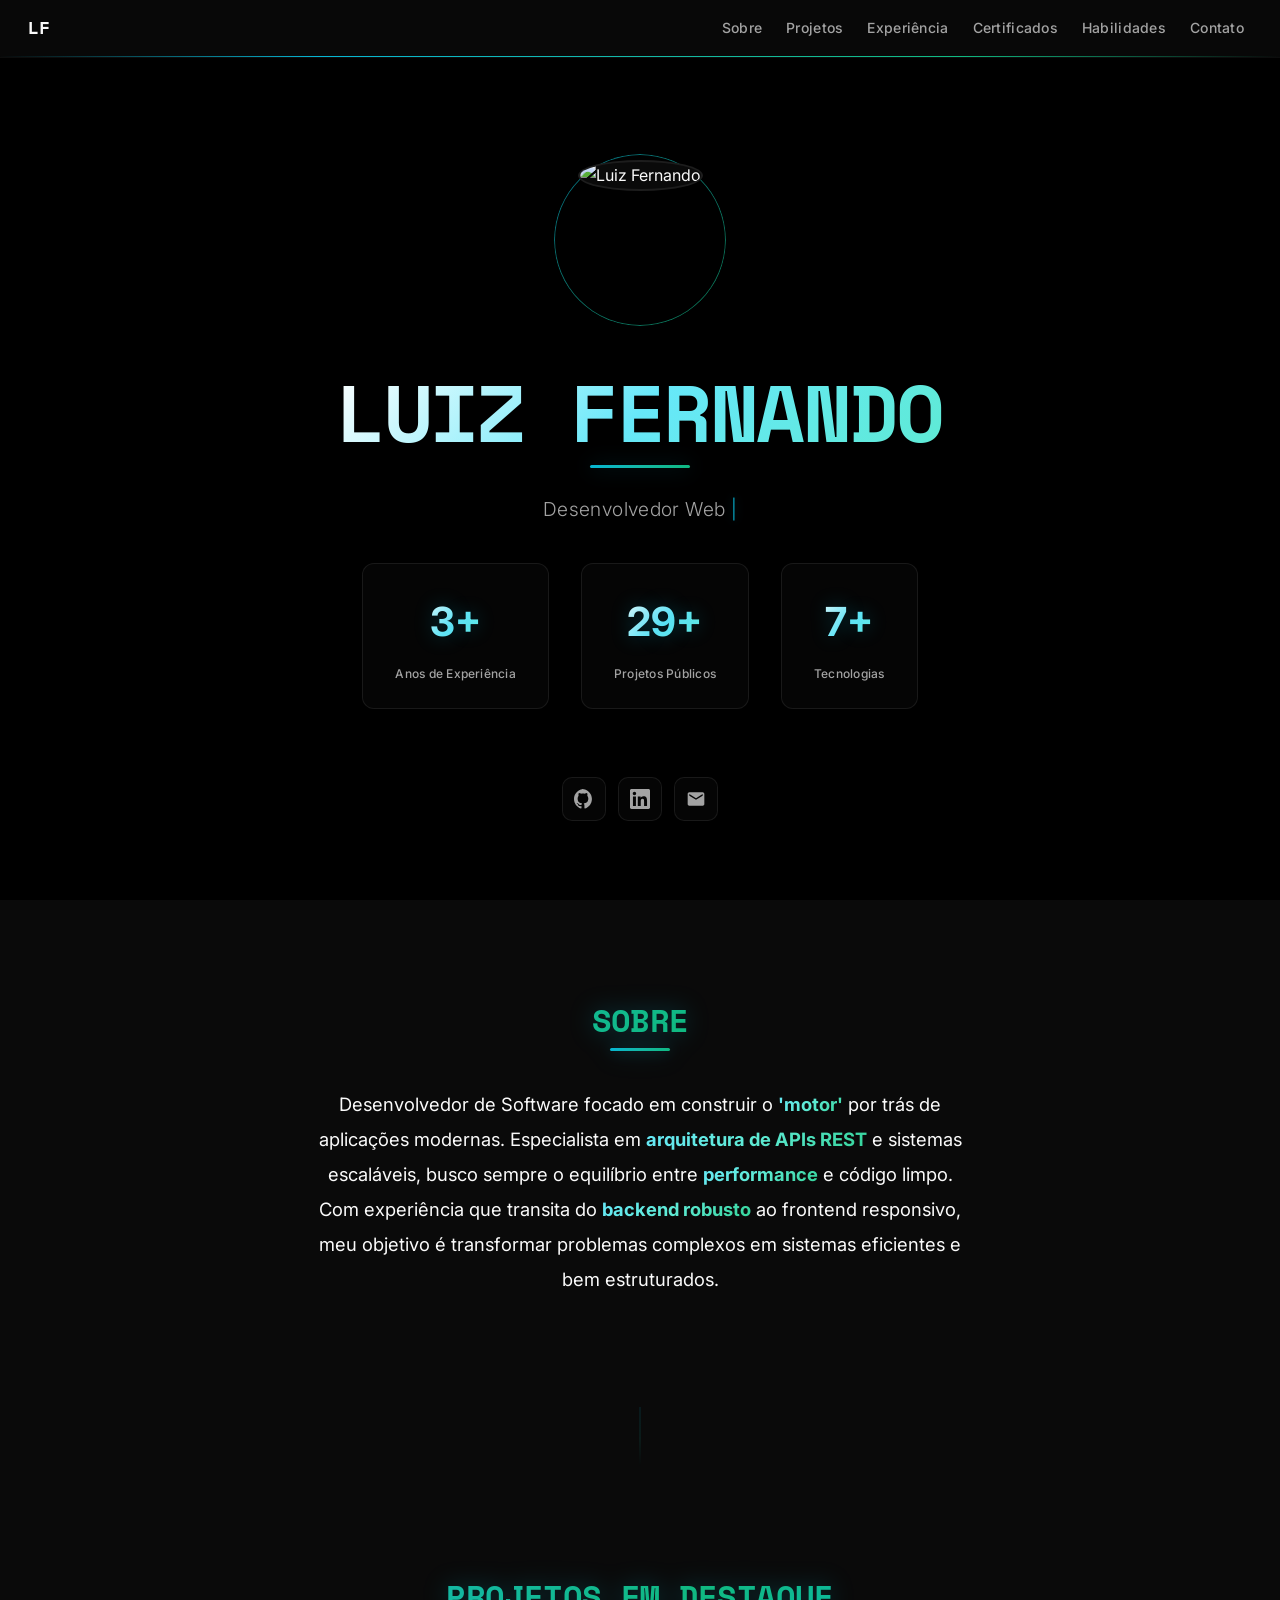
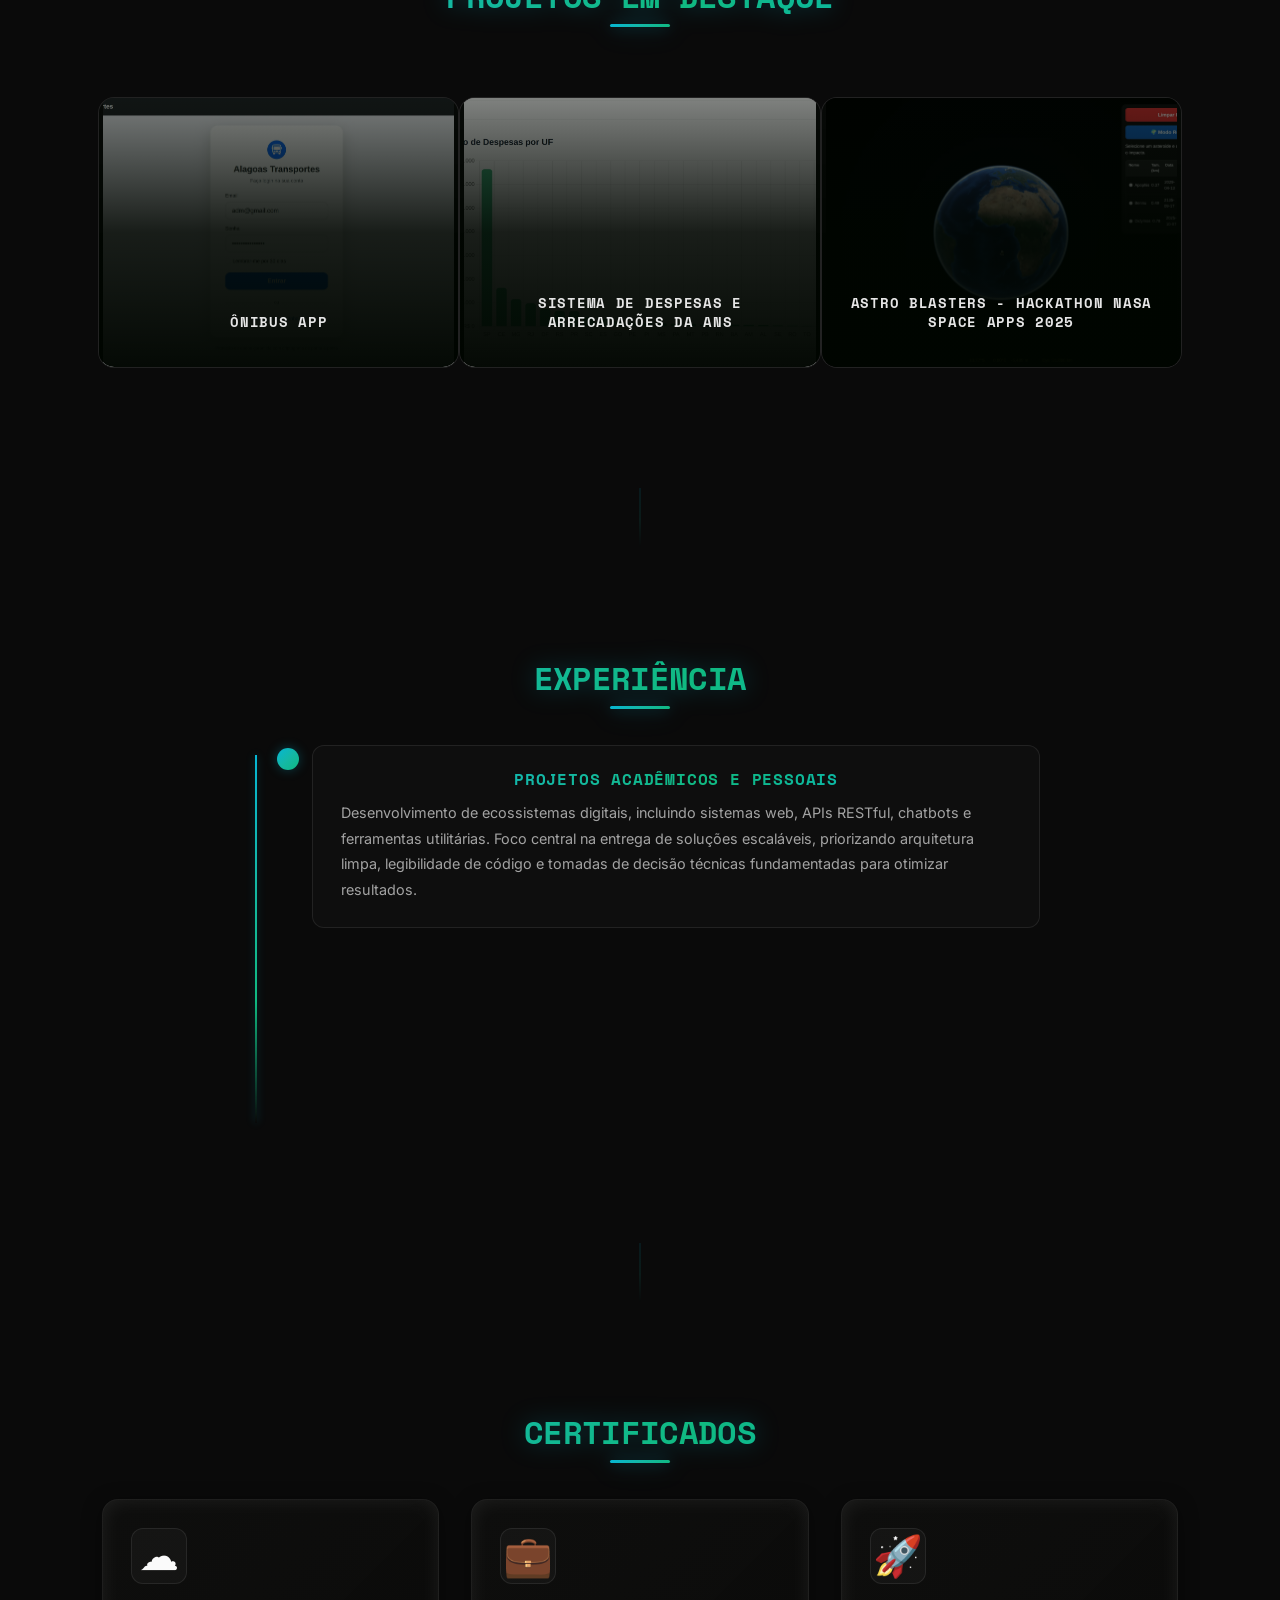
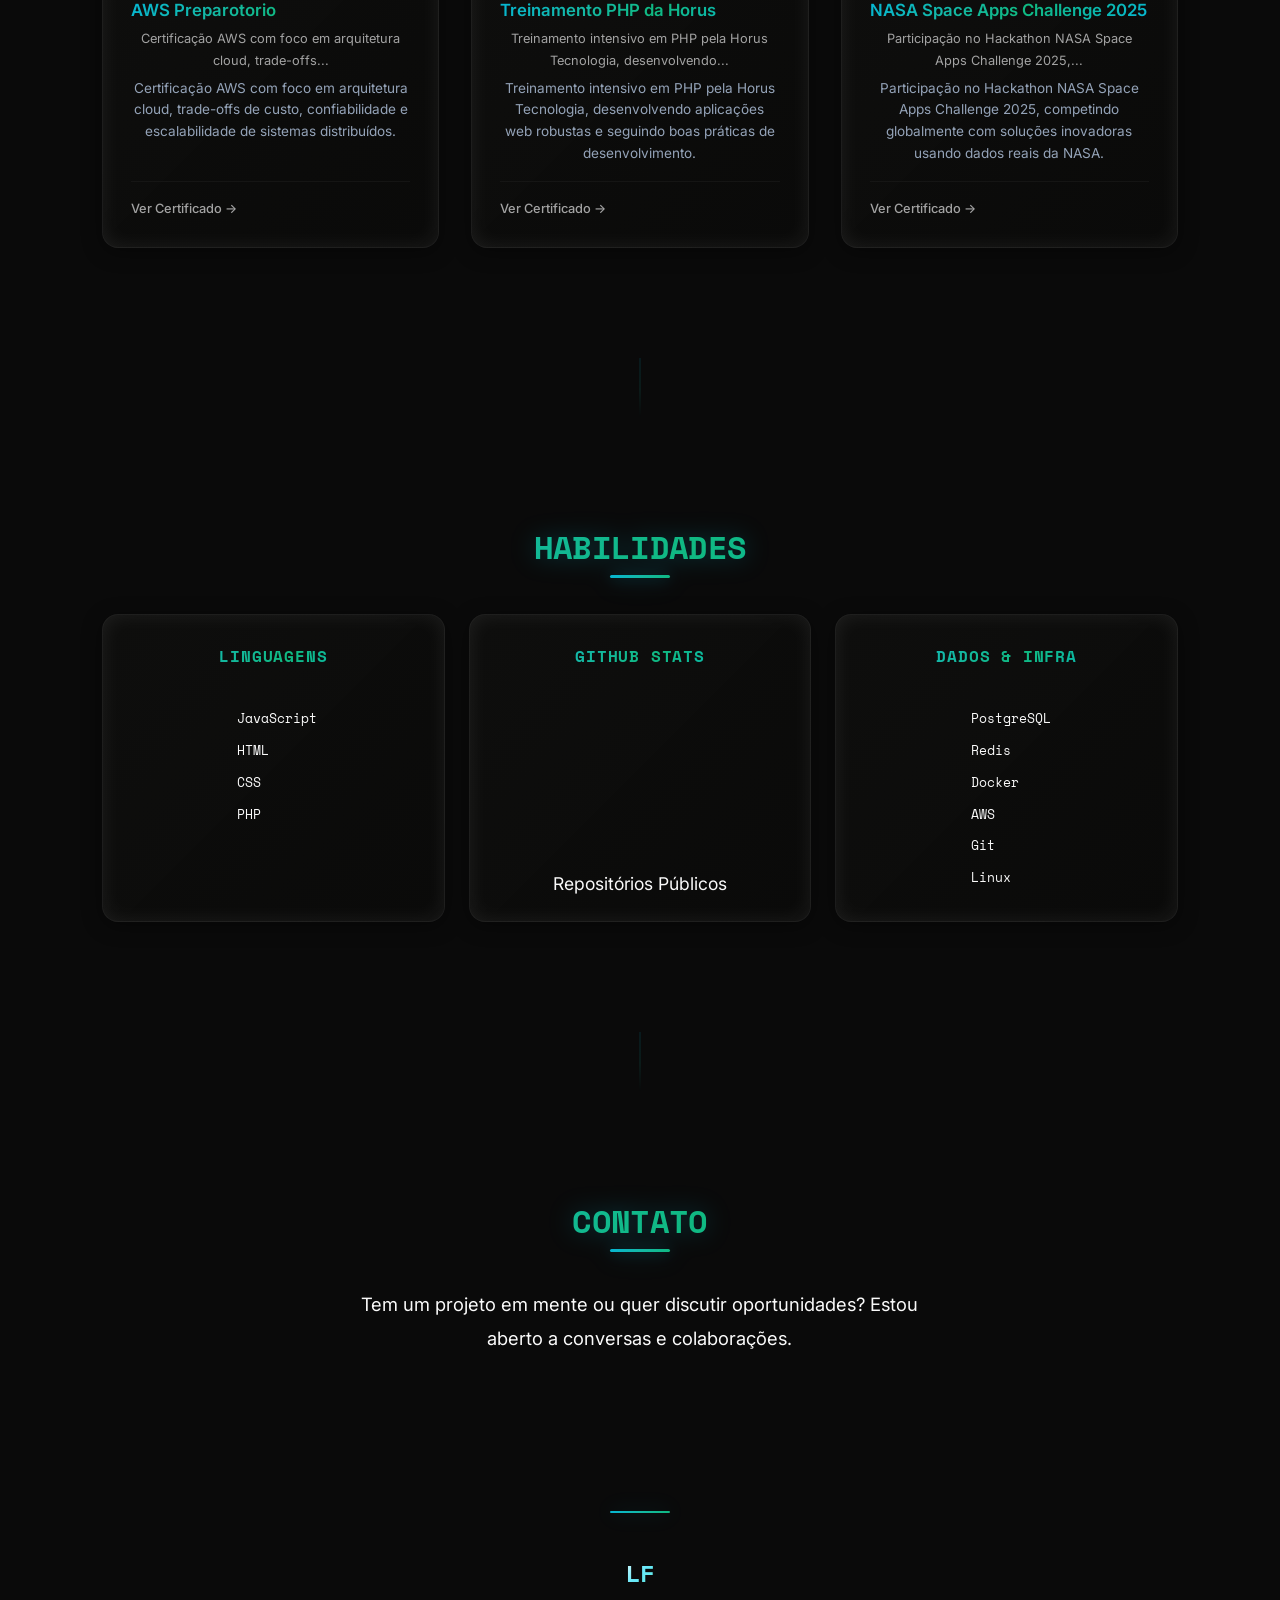
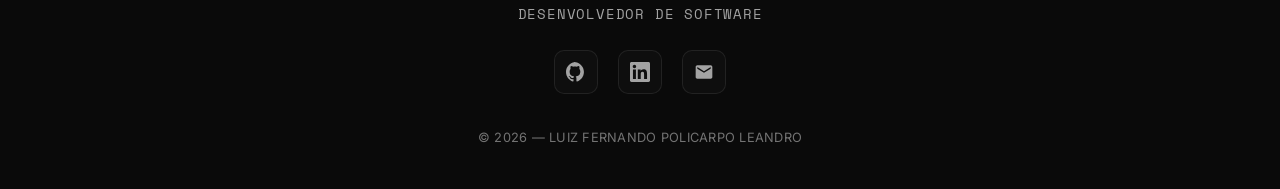
==== commit 169f101c: "12" ====
--- a/index.html
+++ b/index.html
@@ -169,44 +169,42 @@
               <span class="stat-label">Tecnologias</span>
             </div>
           </div>
-          <div class="links">
-            <a
-              href="https://github.com/Luiz-Fernando-Policarpo-Leandro"
-              target="_blank"
-              rel="noopener"
-              class="btn btn-outline-matrix"
-            >
-              <svg class="social-icon" viewBox="0 0 24 24" fill="currentColor">
-                <path
-                  d="M12 0c-6.626 0-12 5.373-12 12 0 5.302 3.438 9.8 8.207 11.387.599.111.793-.261.793-.577v-2.234c-3.338.726-4.033-1.416-4.033-1.416-.546-1.387-1.333-1.756-1.333-1.756-1.089-.745.083-.729.083-.729 1.205.084 1.839 1.237 1.839 1.237 1.07 1.834 2.807 1.304 3.492.997.107-.775.418-1.305.762-1.604-2.665-.305-5.467-1.334-5.467-5.931 0-1.311.469-2.381 1.236-3.221-.124-.303-.535-1.524.117-3.176 0 0 1.008-.322 2.641.869.774-.215 1.598-.323 2.42-.328.822.005 1.646.113 2.42.328 1.633-1.191 2.632-.869 2.632-.869.653 1.652.242 2.873.118 3.176.77.84 1.235 1.91 1.235 3.221 0 4.609-2.807 5.624-5.479 5.921.43.372.823 1.102.823 2.222v3.293c0 .319.192.694.801.576 4.765-1.589 8.199-6.086 8.199-11.386 0-6.627-5.373-12-12-12z"
-                />
-              </svg>
-              GitHub
-            </a>
-            <a
-              href="https://www.linkedin.com/in/luiz-fernando-policarpo-leandro/"
-              target="_blank"
-              rel="noopener"
-              class="btn btn-outline-matrix"
-            >
-              <svg class="social-icon" viewBox="0 0 24 24" fill="currentColor">
-                <path
-                  d="M20.447 20.452h-3.554v-5.569c0-1.328-.027-3.037-1.852-3.037-1.853 0-2.136 1.445-2.136 2.939v5.667H9.351V9h3.414v1.561h.046c.477-.9 1.637-1.85 3.37-1.85 3.601 0 4.267 2.37 4.267 5.455v6.286zM5.337 7.433c-1.144 0-2.063-.926-2.063-2.065 0-1.138.92-2.063 2.063-2.063 1.14 0 2.064.925 2.064 2.063 0 1.139-.925 2.065-2.064 2.065zm1.782 13.019H3.555V9h3.564v11.452zM22.225 0H1.771C.792 0 0 .774 0 1.729v20.542C0 23.227.792 24 1.771 24h20.451C23.2 24 24 23.227 24 22.271V1.729C24 .774 23.2 0 22.222 0h.003z"
-                />
-              </svg>
-            </a>
-            <a
-              href="mailto:fasfernandoal@outlook.com.br"
-              class="btn btn-outline-matrix"
-            >
-              <svg class="social-icon" viewBox="0 0 24 24" fill="currentColor">
-                <path
-                  d="M20 4H4c-1.1 0-1.99.9-1.99 2L2 18c0 1.1.9 2 2 2h16c1.1 0 2-.9 2-2V6c0-1.1-.9-2-2-2zm0 4l-8 5-8-5V6l8 5 8-5v2z"
-                />
-              </svg>
-              Email
-            </a>
-          </div>
+<div class="links">
+<a
+href="https://github.com/Luiz-Fernando-Policarpo-Leandro"
+target="_blank"
+rel="noopener"
+aria-label="GitHub"
+>
+<svg viewBox="0 0 24 24" fill="currentColor">
+<path
+d="M12 0c-6.626 0-12 5.373-12 12 0 5.302 3.438 9.8 8.207 11.387.599.111.793-.261.793-.577v-2.234c-3.338.726-4.033-1.416-4.033-1.416-.546-1.387-1.333-1.756-1.333-1.756-1.089-.745.083-.729.083-.729 1.205.084 1.839 1.237 1.839 1.237 1.07 1.834 2.807 1.304 3.492.997.107-.775.418-1.305.762-1.604-2.665-.305-5.467-1.334-5.467-5.931 0-1.311.469-2.381 1.236-3.221-.124-.303-.535-1.524.117-3.176 0 0 1.008-.322 2.641.869.774-.215 1.598-.323 2.42-.328.822.005 1.646.113 2.42.328 1.633-1.191 2.632-.869 2.632-.869.653 1.652.242 2.873.118 3.176.77.84 1.235 1.91 1.235 3.221 0 4.609-2.807 5.624-5.479 5.921.43.372.823 1.102.823 2.222v3.293c0 .319.192.694.801.576 4.765-1.589 8.199-6.086 8.199-11.386 0-6.627-5.373-12-12-12z"
+/>
+</svg>
+</a>
+<a
+href="https://www.linkedin.com/in/luiz-fernando-policarpo-leandro/"
+target="_blank"
+rel="noopener"
+aria-label="LinkedIn"
+>
+<svg viewBox="0 0 24 24" fill="currentColor">
+<path
+d="M20.447 20.452h-3.554v-5.569c0-1.328-.027-3.037-1.852-3.037-1.853 0-2.136 1.445-2.136 2.939v5.667H9.351V9h3.414v1.561h.046c.477-.9 1.637-1.85 3.37-1.85 3.601 0 4.267 2.37 4.267 5.455v6.286zM5.337 7.433c-1.144 0-2.063-.926-2.063-2.065 0-1.138.92-2.063 2.063-2.063 1.14 0 2.064.925 2.064 2.063 0 1.139-.925 2.065-2.064 2.065zm1.782 13.019H3.555V9h3.564v11.452zM22.225 0H1.771C.792 0 0 .774 0 1.729v20.542C0 23.227.792 24 1.771 24h20.451C23.2 24 24 23.227 24 22.271V1.729C24 .774 23.2 0 22.222 0h.003z"
+/>
+</svg>
+</a>
+<a
+href="mailto:fasfernandoal@outlook.com.br"
+aria-label="Email"
+>
+<svg viewBox="0 0 24 24" fill="currentColor">
+<path
+d="M20 4H4c-1.1 0-1.99.9-1.99 2L2 18c0 1.1.9 2 2 2h16c1.1 0 2-.9 2-2V6c0-1.1-.9-2-2-2zm0 4l-8 5-8-5V6l8 5 8-5v2z"
+/>
+</svg>
+</a>
+</div>
         </div>
       </header>
 
--- a/assets/styles.css
+++ b/assets/styles.css
@@ -745,16 +745,76 @@
 }
 
 /* =========================
-   LINKS
-========================= */
+LINKS
+======================== */
 
 .links {
-  margin-top: 24px;
-  display: flex;
-  justify-content: center;
-  align-items: center;
-  gap: 12px;
-  flex-wrap: wrap;
+margin-top: 24px;
+display: flex;
+justify-content: center;
+align-items: center;
+gap: 12px;
+flex-wrap: wrap;
+}
+
+.links a {
+display: flex;
+align-items: center;
+justify-content: center;
+width: 44px;
+height: 44px;
+border-radius: 10px;
+border: 1px solid var(--border-subtle);
+background: rgba(255, 255, 255, 0.02);
+color: var(--text-muted);
+transition: all 0.3s cubic-bezier(0.16, 1, 0.3, 1);
+position: relative;
+overflow: hidden;
+padding: 0;
+text-decoration: none;
+}
+
+.links a::before {
+content: "";
+position: absolute;
+inset: -1px;
+border-radius: 11px;
+background: var(--gradient-cyan-dominant);
+-webkit-mask:
+linear-gradient(#fff 0 0) content-box,
+linear-gradient(#fff 0 0);
+-webkit-mask-composite: xor;
+mask-composite: exclude;
+opacity: 0;
+transition: opacity 0.3s ease;
+pointer-events: none;
+}
+
+.links a svg {
+width: 20px;
+height: 20px;
+}
+
+.links a:hover {
+color: var(--accent-cyan-light);
+border-color: transparent;
+background: rgba(6, 182, 212, 0.1);
+transform: translateY(-3px);
+box-shadow: 0 8px 20px rgba(6, 182, 212, 0.2);
+}
+
+.links a:hover::before {
+opacity: 1;
+}
+
+.social-icon {
+width: 20px;
+height: 20px;
+transition: transform 0.3s;
+}
+
+.links a:hover .social-icon {
+transform: scale(1.1);
 }
 
 .social-link {
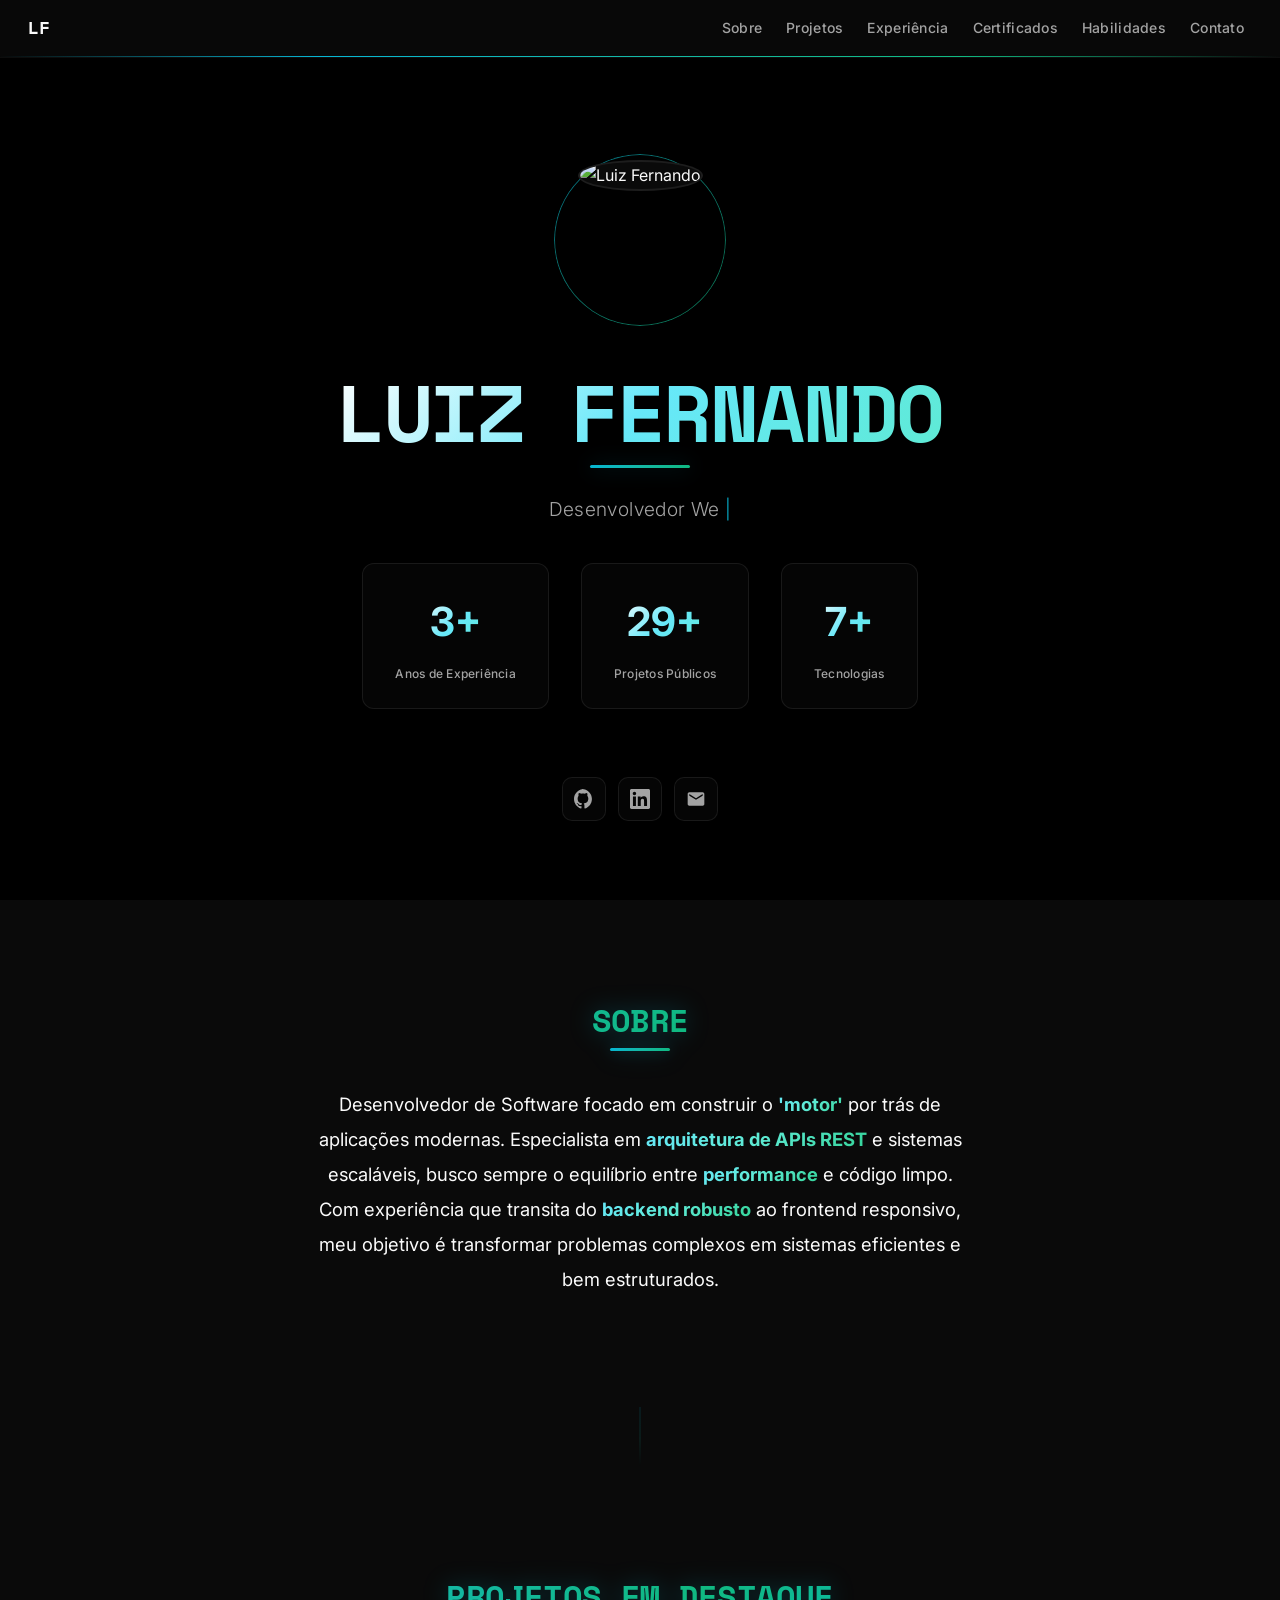
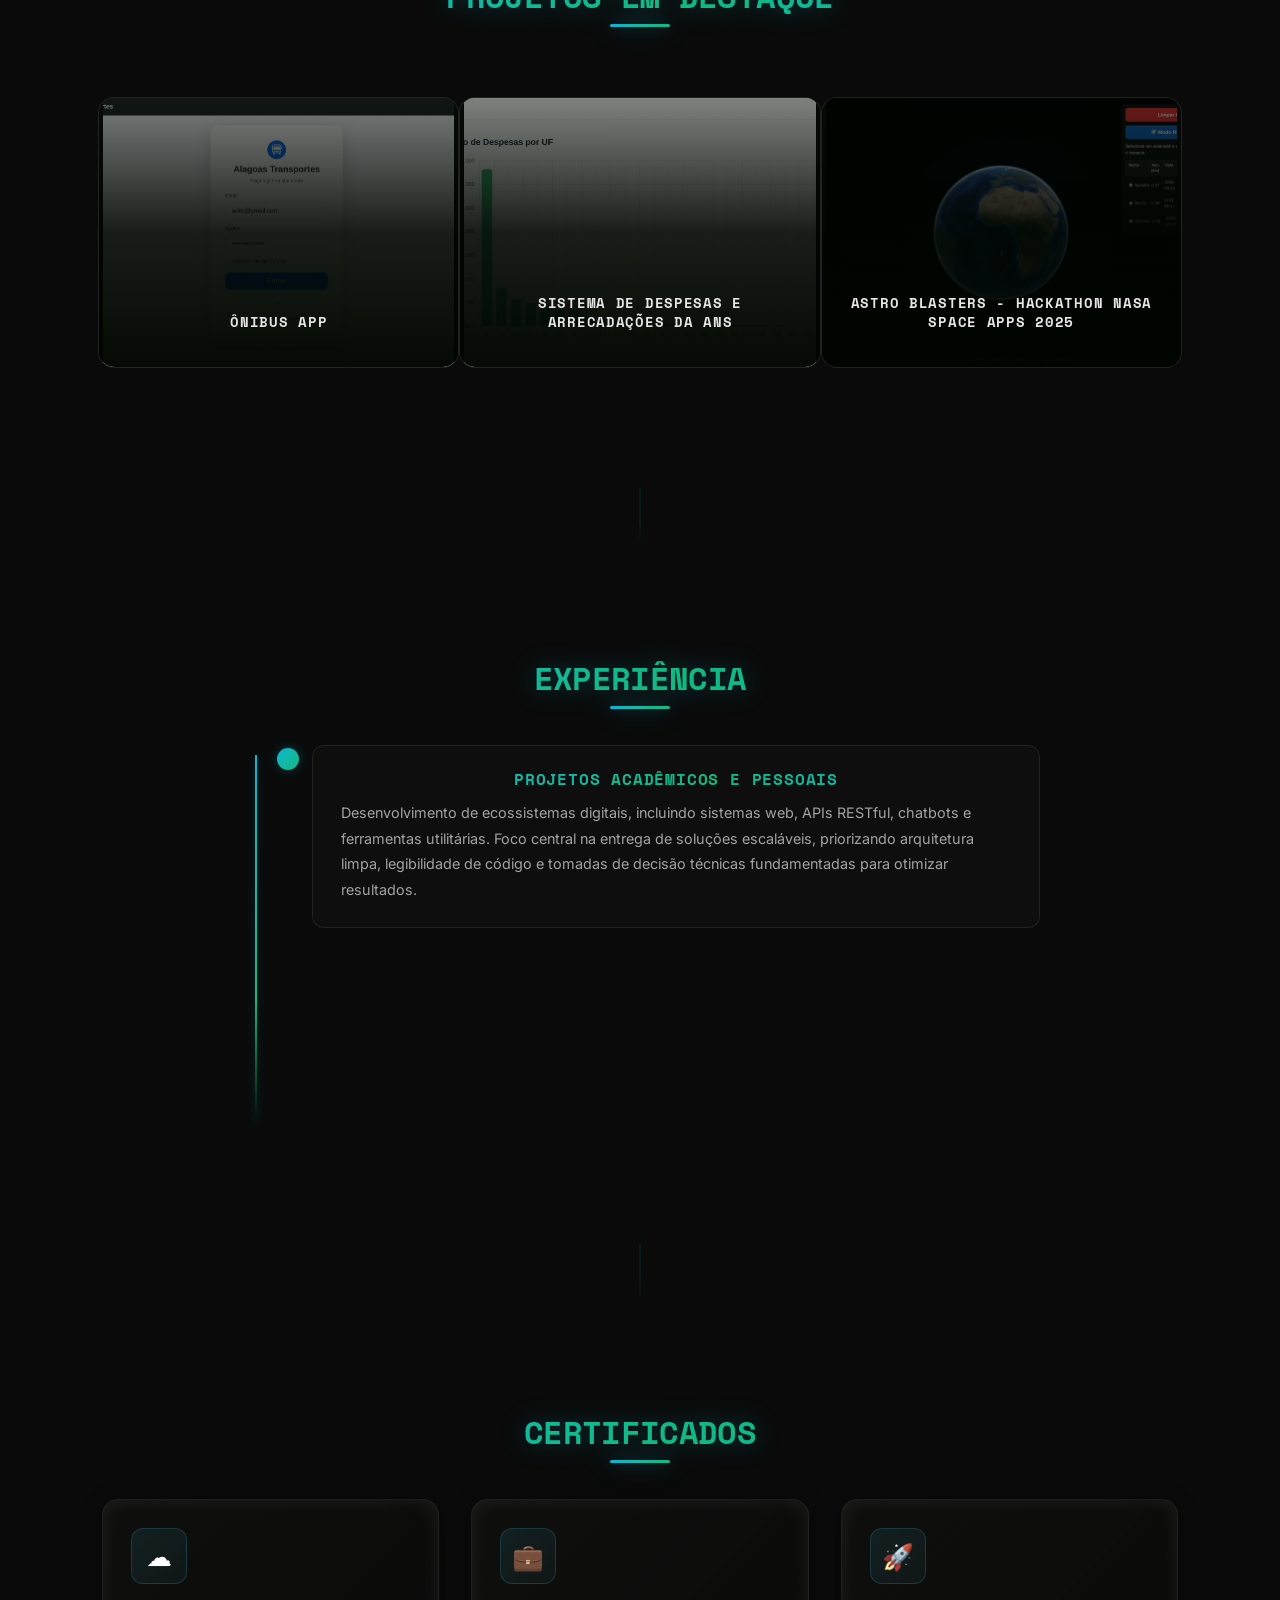
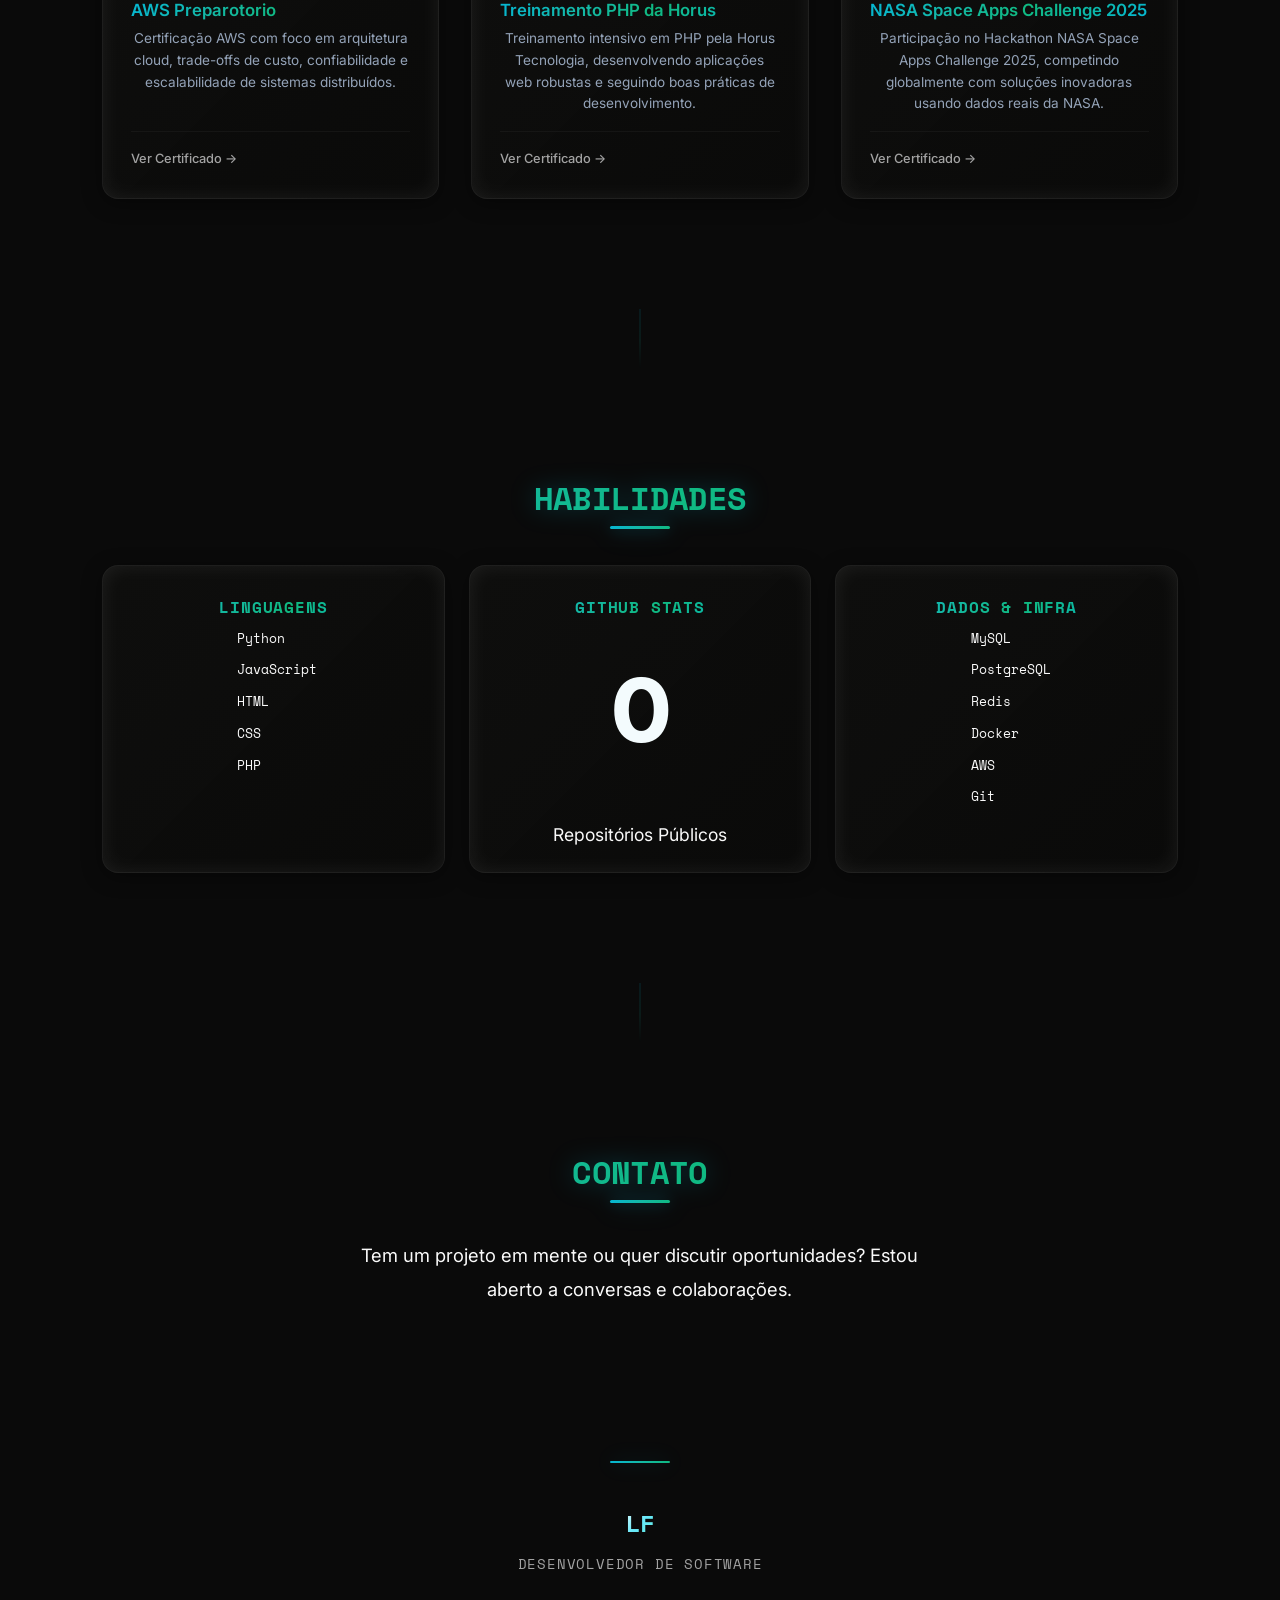
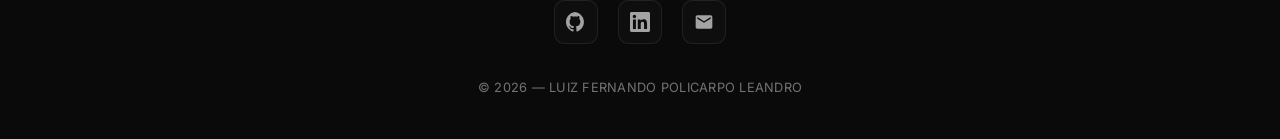
==== commit bbbcf651: "12" ====
--- a/index.html
+++ b/index.html
@@ -80,11 +80,10 @@
         href="https://cdn.jsdelivr.net/npm/devicon@2.16.0/devicon.min.css"
       />
     </noscript>
-    <link
-      href="https://fonts.googleapis.com/css2?family=Inter:wght@400;600;800&family=Space+Mono:wght@400;700&display=swap"
-      rel="stylesheet"
-      loading="lazy"
-    />
+<link
+href="https://fonts.googleapis.com/css2?family=Inter:wght@400;600;800&family=Space+Mono:wght@400;700&display=swap"
+rel="stylesheet"
+/>
 
     <link rel="stylesheet" href="assets/styles.css" />
   </head>
@@ -92,7 +91,7 @@
   <body>
     <div class="matrix-bg">
       <iframe
-        src="https://rezmason.github.io/matrix/?skipIntro=false&numColumns=120&bloomStrength=0,7?effect=image&url=https://upload.wikimedia.org/wikipedia/commons/f/f5/EagleRock.jpg"
+        src="https://rezmason.github.io/matrix/?skipIntro=false&numColumns=120&bloomStrength=0,7&effect=image&url=https://upload.wikimedia.org/wikipedia/commons/f/f5/EagleRock.jpg"
         frameborder="0"
       ></iframe>
     </div>
@@ -238,11 +237,9 @@
         ></div>
       </section>
 
-      <div class="project-modal" id="projectModal">
-        <div class="modal-content" id="modalContent">
-          <div class="close-btn" id="closeModal">×</div>
-        </div>
-      </div>
+  <div class="project-modal" id="projectModal">
+    <div class="modal-content" id="modalContent"></div>
+  </div>
 
       <section class="scroll-reveal" id="experiencia">
         <h2>Experiência</h2>
@@ -330,7 +327,7 @@
             <a
               href="https://github.com/Luiz-Fernando-Policarpo-Leandro"
               target="_blank"
-              rel="noopener"
+              rel="noopener noreferrer"
               aria-label="GitHub"
             >
               <svg viewBox="0 0 24 24" fill="currentColor">
@@ -342,7 +339,7 @@
             <a
               href="https://www.linkedin.com/in/luiz-fernando-policarpo-leandro/"
               target="_blank"
-              rel="noopener"
+              rel="noopener noreferrer"
               aria-label="LinkedIn"
             >
               <svg viewBox="0 0 24 24" fill="currentColor">
--- a/assets/styles.css
+++ b/assets/styles.css
@@ -1,25 +1,21 @@
 :root {
-  /* Ciano - COR PRIMÁRIA */
   --accent-cyan: #06b6d4;
   --accent-cyan-light: #67e8f9;
   --accent-cyan-dark: #0891b2;
   --accent-cyan-dim: rgba(6, 182, 212, 0.15);
   --accent-cyan-glow: rgba(6, 182, 212, 0.3);
 
-  /* Verde - SECUNDÁRIO (mais fraco, aparece junto) */
   --matrix-green: #10b981;
   --matrix-green-light: #34d399;
   --matrix-green-dark: #059669;
   --matrix-green-dim: rgba(16, 185, 129, 0.1);
   --matrix-green-glow: rgba(16, 185, 129, 0.2);
 
-  /* Azul Petróleo - TERCIÁRIO (mais fraco ainda, profundidade) */
   --accent-teal: #14b8a6;
   --accent-teal-light: #5eead4;
   --accent-teal-dim: rgba(20, 184, 166, 0.08);
   --accent-teal-glow: rgba(20, 184, 166, 0.15);
 
-  /* Gradiente TRIPLO - ciano domina, verde e azul aparecem fracos */
   --gradient-primary: linear-gradient(
     135deg,
     var(--accent-cyan) 0%,
@@ -42,7 +38,6 @@
     var(--accent-teal-light) 100%
   );
 
-  /* Neutros premium */
   --bg-deep: #0a0a0a;
   --bg-surface: rgba(20, 20, 20, 0.6);
   --bg-surface-hover: rgba(30, 30, 30, 0.8);
@@ -51,7 +46,6 @@
   --text-subtle: #737373;
   --border-subtle: rgba(255, 255, 255, 0.08);
 
-  /* Sombras elegantes */
   --shadow-sm: 0 1px 2px rgba(0, 0, 0, 0.3);
   --shadow-md: 0 4px 6px rgba(0, 0, 0, 0.4);
   --shadow-lg: 0 10px 15px rgba(0, 0, 0, 0.5);
@@ -67,131 +61,8 @@
   scroll-behavior: smooth;
 }
 
-/* =========================
-   NAVEGAÇÃO
-========================= */
-
-/* Navbar Bootstrap customizada */
-.navbar {
-  background: rgba(10, 10, 10, 0.8) !important;
-  backdrop-filter: blur(20px);
-  -webkit-backdrop-filter: blur(20px);
-  border-bottom: 1px solid transparent;
-  border-image: linear-gradient(
-      90deg,
-      transparent,
-      var(--accent-cyan),
-      var(--accent-teal),
-      var(--matrix-green),
-      transparent
-    )
-    1;
-  box-shadow: 0 1px 0 rgba(255, 255, 255, 0.05);
-  padding: 0.5rem 1rem;
-}
-
-.navbar .container {
-  max-width: 100%;
-}
-
-.navbar-brand {
-  font-family: "Space Mono", monospace !important;
-  font-weight: 600;
-  color: var(--accent-cyan-light) !important;
-  font-size: 1.1rem;
-  letter-spacing: -0.02em;
-}
-
-.navbar-toggler {
-  border: none;
-  background: transparent;
-  padding: 8px;
-  transition: all 0.2s ease;
-}
-
-.navbar-toggler:hover {
-  background: rgba(255, 255, 255, 0.05);
-}
-
-.navbar-toggler:focus {
-  box-shadow: none;
-  outline: none;
-}
-
-.navbar-toggler-icon {
-  background-image: url("data:image/svg+xml,%3csvg xmlns='http://www.w3.org/2000/svg' viewBox='0 0 30 30'%3e%3cpath stroke='rgba(255, 255, 255, 0.7)' stroke-linecap='round' stroke-miterlimit='10' stroke-width='2' d='M4 7h22M4 15h22M4 23h22'/%3e%3c/svg%3e");
-}
-
-.navbar-nav {
-  gap: 0.5rem;
-}
-
-.nav-link {
-  color: var(--text-muted) !important;
-  font-family: "Inter", sans-serif;
-  font-size: 0.875rem;
-  font-weight: 500;
-  letter-spacing: 0.02em;
-  transition: all 0.2s ease;
-  position: relative;
-}
-
-.nav-link::after {
-  content: "";
-  position: absolute;
-  bottom: -4px;
-  left: 0;
-  width: 0;
-  height: 2px;
-  background: var(--gradient-primary);
-  transition: width 0.3s cubic-bezier(0.4, 0, 0.2, 1);
-  border-radius: 2px;
-  box-shadow: 0 0 8px var(--accent-cyan-glow);
-}
-
-.nav-link:hover,
-.nav-link.active {
-  color: var(--accent-cyan-light) !important;
-}
-
-.nav-link:hover::after,
-.nav-link.active::after {
-  width: 100%;
-}
-
-.nav-logo a {
-  padding: 0;
-  color: var(--text-primary) !important;
-  transition: all 0.3s cubic-bezier(0.16, 1, 0.3, 1);
-}
-
-.nav-logo a:hover {
-  color: var(--accent-cyan-light) !important;
-  text-shadow: 0 0 15px var(--accent-cyan-glow);
-}
-
-/* =========================
-   SCROLL PROGRESS BAR
-========================= */
-
-.scroll-progress {
-  position: fixed;
-  top: 0;
-  left: 0;
-  width: 0%;
-  height: 3px;
-  background: var(--gradient-primary);
-  z-index: 9999;
-  box-shadow: 0 0 12px var(--accent-cyan-glow);
-  transition: width 0.1s linear;
-}
-
 body {
-  font-family:
-    "Inter",
-    system-ui,
-    -apple-system,
-    sans-serif;
+  font-family: "Inter", system-ui, -apple-system, sans-serif;
   background: var(--bg-deep);
   color: var(--text-primary);
   line-height: 1.7;
@@ -199,10 +70,6 @@
   overflow-x: hidden;
   padding-top: 60px;
 }
-
-/* =========================
-   TIPOGRAFIA
-========================= */
 
 h1,
 h2,
@@ -251,42 +118,124 @@
   color: var(--text-muted);
 }
 
-/* =========================
-   ABOUT
-========================= */
-
-.about-text {
-  font-size: clamp(1rem, 1.8vw, 1.15rem);
-  line-height: 1.9;
-  color: var(--text-primary);
-  text-align: center;
-  max-width: 700px;
-  margin: 0 auto;
-  padding: 0 16px;
-}
-
-.about-text strong {
-  background: linear-gradient(
-    135deg,
-    var(--accent-cyan-light),
-    var(--accent-teal-light),
-    var(--matrix-green-light)
-  );
-  -webkit-background-clip: text;
-  -webkit-text-fill-color: transparent;
-  background-clip: text;
-  font-weight: 700;
-}
-
-/* =========================
-   SISTEMA DE ANIMAÇÃO AO ROLAR (SCROLL)
-========================= */
+/* ========================= NAVIGATION ========================= */
+
+.navbar {
+  background: rgba(10, 10, 10, 0.8) !important;
+  backdrop-filter: blur(20px);
+  -webkit-backdrop-filter: blur(20px);
+  border-bottom: 1px solid transparent;
+  border-image: linear-gradient(
+    90deg,
+    transparent,
+    var(--accent-cyan),
+    var(--accent-teal),
+    var(--matrix-green),
+    transparent
+  ) 1;
+  box-shadow: 0 1px 0 rgba(255, 255, 255, 0.05);
+  padding: 0.5rem 1rem;
+}
+
+.navbar .container {
+  max-width: 100%;
+}
+
+.navbar-brand {
+  font-family: "Space Mono", monospace !important;
+  font-weight: 600;
+  color: var(--accent-cyan-light) !important;
+  font-size: 1.1rem;
+  letter-spacing: -0.02em;
+}
+
+.navbar-toggler {
+  border: none;
+  background: transparent;
+  padding: 8px;
+  transition: all 0.2s ease;
+}
+
+.navbar-toggler:hover {
+  background: rgba(255, 255, 255, 0.05);
+}
+
+.navbar-toggler:focus {
+  box-shadow: none;
+  outline: none;
+}
+
+.navbar-toggler-icon {
+  background-image: url("data:image/svg+xml,%3csvg xmlns='http://www.w3.org/2000/svg' viewBox='0 0 30 30'%3e%3cpath stroke='rgba(255, 255, 255, 0.7)' stroke-linecap='round' stroke-miterlimit='10' stroke-width='2' d='M4 7h22M4 15h22M4 23h22'/%3e%3c/svg%3e");
+}
+
+.navbar-nav {
+  gap: 0.5rem;
+}
+
+.nav-link {
+  color: var(--text-muted) !important;
+  font-family: "Inter", sans-serif;
+  font-size: 0.875rem;
+  font-weight: 500;
+  letter-spacing: 0.02em;
+  transition: all 0.2s ease;
+  position: relative;
+}
+
+.nav-link::after {
+  content: "";
+  position: absolute;
+  bottom: -4px;
+  left: 0;
+  width: 0;
+  height: 2px;
+  background: var(--gradient-primary);
+  transition: width 0.3s cubic-bezier(0.4, 0, 0.2, 1);
+  border-radius: 2px;
+  box-shadow: 0 0 8px var(--accent-cyan-glow);
+}
+
+.nav-link:hover,
+.nav-link.active {
+  color: var(--accent-cyan-light) !important;
+}
+
+.nav-link:hover::after,
+.nav-link.active::after {
+  width: 100%;
+}
+
+.nav-logo a {
+  padding: 0;
+  color: var(--text-primary) !important;
+  transition: all 0.3s cubic-bezier(0.16, 1, 0.3, 1);
+}
+
+.nav-logo a:hover {
+  color: var(--accent-cyan-light) !important;
+}
+
+/* ========================= SCROLL PROGRESS ========================= */
+
+.scroll-progress {
+  position: fixed;
+  top: 0;
+  left: 0;
+  width: 0%;
+  height: 3px;
+  background: var(--gradient-primary);
+  z-index: 9999;
+  box-shadow: 0 0 12px var(--accent-cyan-glow);
+  transition: width 0.1s linear;
+}
+
+/* ========================= SCROLL ANIMATIONS ========================= */
 
 .scroll-reveal {
   opacity: 0;
   transform: translateY(30px);
-  transition:
-    opacity 1s cubic-bezier(0.215, 0.61, 0.355, 1),
+  transition: opacity 1s cubic-bezier(0.215, 0.61, 0.355, 1),
     transform 1s cubic-bezier(0.215, 0.61, 0.355, 1);
   will-change: transform, opacity;
   scroll-margin-top: 24vh;
@@ -297,37 +246,22 @@
   transform: translateY(0);
 }
 
-.slide-down {
+.anim-init {
   opacity: 0;
   transform: translateY(-40px);
-  transition:
-    opacity 1.5s cubic-bezier(0.22, 1, 0.36, 1),
+  transition: opacity 1.5s cubic-bezier(0.22, 1, 0.36, 1),
     transform 1.5s cubic-bezier(0.22, 1, 0.36, 1);
 }
 
-.slide-down.visible {
+.anim-init.visible {
   opacity: 1;
   transform: translateY(0);
 }
 
-.anim-init {
-  opacity: 0;
-  transform: translateY(-40px);
-  transition:
-    opacity 1.5s cubic-bezier(0.22, 1, 0.36, 1),
-    transform 1.5s cubic-bezier(0.22, 1, 0.36, 1);
-}
-
-.anim-init.visible {
-  opacity: 1;
-  transform: translateY(0);
-}
-
 .reveal-stagger > * {
   opacity: 0;
   transform: translateY(20px);
-  transition:
-    opacity 0.8s cubic-bezier(0.215, 0.61, 0.355, 1),
+  transition: opacity 0.8s cubic-bezier(0.215, 0.61, 0.355, 1),
     transform 0.8s cubic-bezier(0.215, 0.61, 0.355, 1);
 }
 
@@ -349,9 +283,7 @@
   transition-delay: 0.4s;
 }
 
-/* =========================
-   LAYOUT
-========================= */
+/* ========================= LAYOUT ========================= */
 
 .main-container {
   padding: 0 32px;
@@ -359,7 +291,6 @@
   z-index: 3;
 }
 
-/* Bootstrap custom button - Matrix style */
 .btn-outline-matrix {
   color: var(--text-primary);
   border: 1px solid var(--border-subtle);
@@ -386,8 +317,7 @@
   inset: -1px;
   border-radius: 9px;
   background: var(--gradient-cyan-dominant);
-  -webkit-mask:
-    linear-gradient(#fff 0 0) content-box,
+  -webkit-mask: linear-gradient(#fff 0 0) content-box,
     linear-gradient(#fff 0 0);
   -webkit-mask-composite: xor;
   mask-composite: exclude;
@@ -406,16 +336,6 @@
 
 .btn-outline-matrix:hover::before {
   opacity: 1;
-}
-
-.btn-outline-matrix .social-icon {
-  width: 18px;
-  height: 18px;
-  transition: transform 0.2s ease;
-}
-
-.btn-outline-matrix:hover .social-icon {
-  transform: translateX(2px);
 }
 
 .btn-outline-matrix .social-icon {
@@ -488,9 +408,7 @@
   box-shadow: 0 0 15px var(--accent-cyan-glow);
 }
 
-/* =========================
-   MATRIX BG
-========================= */
+/* ========================= MATRIX BG ========================= */
 
 .matrix-bg {
   position: fixed;
@@ -509,9 +427,7 @@
   opacity: 0.4;
 }
 
-/* =========================
-   HEADER
-========================= */
+/* ========================= HEADER ========================= */
 
 header {
   display: flex;
@@ -532,10 +448,6 @@
   overflow: visible;
   position: relative;
   flex-shrink: 0;
-}
-
-.avatar {
-  position: relative;
 }
 
 .avatar img {
@@ -551,12 +463,6 @@
 }
 
 .avatar:hover img {
-  transform: scale(1.02);
-  border-color: var(--accent-cyan);
-  box-shadow: 0 0 25px var(--accent-cyan-glow);
-}
-
-.avatar:hover img {
   transform: scale(1.05);
   border-color: var(--accent-cyan);
   box-shadow: 0 8px 30px rgba(0, 220, 130, 0.15);
@@ -568,22 +474,12 @@
   border-radius: 50%;
   border: 1px solid transparent;
   background: var(--gradient-primary) border-box;
-  -webkit-mask:
-    linear-gradient(#fff 0 0) padding-box,
+  -webkit-mask: linear-gradient(#fff 0 0) padding-box,
     linear-gradient(#fff 0 0);
   -webkit-mask-composite: xor;
   mask-composite: exclude;
   opacity: 0.6;
   animation: rotate 12s linear infinite;
-}
-
-@keyframes rotate {
-  from {
-    transform: rotate(0deg);
-  }
-  to {
-    transform: rotate(360deg);
-  }
 }
 
 @keyframes rotate {
@@ -625,8 +521,7 @@
   height: 3px;
   background: var(--gradient-primary);
   border-radius: 2px;
-  box-shadow:
-    0 0 20px var(--accent-cyan-glow),
+  box-shadow: 0 0 20px var(--accent-cyan-glow),
     0 0 40px var(--accent-teal-glow);
 }
 
@@ -647,7 +542,6 @@
 .typing-cursor {
   animation: blink 1s step-end infinite;
   color: var(--accent-cyan);
-  text-shadow: 0 0 10px var(--accent-cyan-glow);
 }
 
 @keyframes blink {
@@ -694,8 +588,7 @@
     var(--accent-teal) 50%,
     var(--matrix-green) 100%
   );
-  -webkit-mask:
-    linear-gradient(#fff 0 0) content-box,
+  -webkit-mask: linear-gradient(#fff 0 0) content-box,
     linear-gradient(#fff 0 0);
   -webkit-mask-composite: xor;
   mask-composite: exclude;
@@ -723,7 +616,6 @@
   -webkit-background-clip: text;
   -webkit-text-fill-color: transparent;
   background-clip: text;
-  text-shadow: 0 0 20px var(--accent-cyan-glow);
 }
 
 .stat-label {
@@ -733,94 +625,80 @@
   letter-spacing: 0.02em;
 }
 
-@media (max-width: 768px) {
-  #projectsContainer {
-    row-gap: 1rem;
-    column-gap: 1rem;
-  }
-
-  .project-card {
-    min-height: 160px;
-  }
-}
-
-/* =========================
-LINKS
-======================== */
+/* ========================= LINKS ========================= */
 
 .links {
-margin-top: 24px;
-display: flex;
-justify-content: center;
-align-items: center;
-gap: 12px;
-flex-wrap: wrap;
+  margin-top: 24px;
+  display: flex;
+  justify-content: center;
+  align-items: center;
+  gap: 12px;
+  flex-wrap: wrap;
 }
 
 .links a {
-display: flex;
-align-items: center;
-justify-content: center;
-width: 44px;
-height: 44px;
-border-radius: 10px;
-border: 1px solid var(--border-subtle);
-background: rgba(255, 255, 255, 0.02);
-color: var(--text-muted);
-transition: all 0.3s cubic-bezier(0.16, 1, 0.3, 1);
-position: relative;
-overflow: hidden;
-padding: 0;
-text-decoration: none;
+  display: flex;
+  align-items: center;
+  justify-content: center;
+  width: 44px;
+  height: 44px;
+  border-radius: 10px;
+  border: 1px solid var(--border-subtle);
+  background: rgba(255, 255, 255, 0.02);
+  color: var(--text-muted);
+  transition: all 0.3s cubic-bezier(0.16, 1, 0.3, 1);
+  position: relative;
+  overflow: hidden;
+  padding: 0;
+  text-decoration: none;
 }
 
 .links a::before {
-content: "";
-position: absolute;
-inset: -1px;
-border-radius: 11px;
-background: var(--gradient-cyan-dominant);
--webkit-mask:
-linear-gradient(#fff 0 0) content-box,
-linear-gradient(#fff 0 0);
--webkit-mask-composite: xor;
-mask-composite: exclude;
-opacity: 0;
-transition: opacity 0.3s ease;
-pointer-events: none;
+  content: "";
+  position: absolute;
+  inset: -1px;
+  border-radius: 11px;
+  background: var(--gradient-cyan-dominant);
+  -webkit-mask: linear-gradient(#fff 0 0) content-box,
+    linear-gradient(#fff 0 0);
+  -webkit-mask-composite: xor;
+  mask-composite: exclude;
+  opacity: 0;
+  transition: opacity 0.3s ease;
+  pointer-events: none;
 }
 
 .links a svg {
-width: 20px;
-height: 20px;
+  width: 20px;
+  height: 20px;
 }
 
 .links a:hover {
-color: var(--accent-cyan-light);
-border-color: transparent;
-background: rgba(6, 182, 212, 0.1);
-transform: translateY(-3px);
-box-shadow: 0 8px 20px rgba(6, 182, 212, 0.2);
+  color: var(--accent-cyan-light);
+  border-color: transparent;
+  background: rgba(6, 182, 212, 0.1);
+  transform: translateY(-3px);
+  box-shadow: 0 8px 20px rgba(6, 182, 212, 0.2);
 }
 
 .links a:hover::before {
-opacity: 1;
+  opacity: 1;
 }
 
 .social-icon {
-width: 20px;
-height: 20px;
-transition: transform 0.3s;
-}
-
-.links a:hover .social-icon {
-transform: scale(1.1);
+  width: 18px;
+  height: 18px;
+  transition: transform 0.3s;
+}
+
+.links a:hover .social-icon,
+.social-link:hover .social-icon {
+  transform: scale(1.1);
 }
 
 .social-link {
   font-size: 0.8rem;
   font-weight: 600;
-  border: 1px solid var(--matrix-green-border);
   padding: 10px 20px;
   background: var(--matrix-green-dim);
   color: var(--matrix-green);
@@ -842,24 +720,35 @@
   border-color: var(--matrix-green);
   transform: translateY(-2px);
   box-shadow: 0 8px 24px var(--matrix-green-glow);
-  text-shadow: 0 0 10px var(--matrix-green-glow);
-}
-
-.social-icon {
-  width: 16px;
-  height: 16px;
-  transition: transform 0.3s;
-}
-
-.social-link:hover .social-icon {
-  transform: scale(1.1);
-}
-
-/* =========================
-PROJETOS
-========================= */
-
-/* Projetos - usando Bootstrap grid */
+}
+
+/* ========================= ABOUT ========================= */
+
+.about-text {
+  font-size: clamp(1rem, 1.8vw, 1.15rem);
+  line-height: 1.9;
+  color: var(--text-primary);
+  text-align: center;
+  max-width: 700px;
+  margin: 0 auto;
+  padding: 0 16px;
+}
+
+.about-text strong {
+  background: linear-gradient(
+    135deg,
+    var(--accent-cyan-light),
+    var(--accent-teal-light),
+    var(--matrix-green-light)
+  );
+  -webkit-background-clip: text;
+  -webkit-text-fill-color: transparent;
+  background-clip: text;
+  font-weight: 700;
+}
+
+/* ========================= PROJECTS ========================= */
+
 #projectsContainer {
   padding: 10px 0;
 }
@@ -888,59 +777,8 @@
   position: absolute;
   inset: -1px;
   border-radius: 17px;
-  background: var(--gradient-primary);
-  -webkit-mask:
-    linear-gradient(#fff 0 0) content-box,
-    linear-gradient(#fff 0 0);
-  -webkit-mask-composite: xor;
-  mask-composite: exclude;
-  opacity: 0;
-  transition: opacity 0.4s ease;
-  z-index: 3;
-  pointer-events: none;
-}
-
-.project-card:hover {
-  transform: translateY(-4px);
-  border-color: var(--accent-cyan);
-  box-shadow:
-    0 20px 40px rgba(0, 0, 0, 0.4),
-    0 0 30px rgba(6, 182, 212, 0.15);
-}
-
-.project-card:hover::before {
-  opacity: 1;
-}
-
-.project-card h3 {
-  margin-bottom: 0;
-  font-size: 1rem;
-  color: var(--text-primary);
-  font-weight: 600;
-  line-height: 1.4;
-  transition: color 0.2s ease;
-}
-
-.project-card:hover h3 {
-  color: var(--accent-cyan-light);
-  text-shadow: 0 0 15px var(--accent-cyan-glow);
-}
-
-.project-card.revealed {
-  opacity: 1;
-  transform: translateY(0);
-  transition: all 0.6s cubic-bezier(0.22, 1, 0.36, 1);
-}
-
-.project-card::before {
-  content: "";
-  position: absolute;
-  inset: -1px;
-  border-radius: 16px;
-  padding: 1px;
   background: linear-gradient(135deg, var(--accent-cyan), var(--matrix-green));
-  -webkit-mask:
-    linear-gradient(#fff 0 0) content-box,
+  -webkit-mask: linear-gradient(#fff 0 0) content-box,
     linear-gradient(#fff 0 0);
   -webkit-mask-composite: xor;
   mask-composite: exclude;
@@ -968,14 +806,6 @@
   pointer-events: none;
 }
 
-.project-card:hover::before {
-  opacity: 1;
-}
-
-.project-card:hover::after {
-  opacity: 0.3;
-}
-
 .project-card:hover {
   transform: translateY(-6px) scale(1.03);
   border-color: var(--accent-cyan);
@@ -987,6 +817,10 @@
   opacity: 1;
 }
 
+.project-card:hover::after {
+  opacity: 0.3;
+}
+
 .project-card:hover .project-card-overlay {
   box-shadow: inset 0 0 30px rgba(0, 255, 65, 0.05);
 }
@@ -996,8 +830,7 @@
   height: 100%;
   object-fit: cover;
   opacity: 0;
-  transition:
-    opacity 0.6s cubic-bezier(0.16, 1, 0.3, 1),
+  transition: opacity 0.6s cubic-bezier(0.16, 1, 0.3, 1),
     transform 0.7s cubic-bezier(0.16, 1, 0.3, 1);
   position: relative;
   z-index: 0;
@@ -1049,7 +882,6 @@
 
 .project-card:hover .project-card-overlay::before {
   left: 100%;
-  transition: left 0.7s ease;
 }
 
 .project-card:hover .project-card-overlay {
@@ -1073,6 +905,114 @@
   z-index: 1;
   font-weight: 700;
   line-height: 1.3;
+}
+
+.project-card:hover h3 {
+  color: var(--accent-cyan-light);
+  margin-bottom: 8px;
+  background: var(--gradient-cyan-dominant);
+  -webkit-background-clip: text;
+  -webkit-text-fill-color: transparent;
+  background-clip: text;
+}
+
+.project-card h3::after {
+  content: "";
+  position: absolute;
+  bottom: -4px;
+  left: 0;
+  width: 0;
+  height: 1px;
+  background: var(--gradient-cyan-dominant);
+  transition: width 0.4s ease;
+  opacity: 0;
+}
+
+.project-card:hover h3::after {
+  width: 40px;
+  opacity: 1;
+}
+
+.project-card-badges {
+  display: flex;
+  gap: 6px;
+  flex-wrap: wrap;
+  margin-bottom: 8px;
+  opacity: 0;
+  transform: translateY(10px);
+  transition: all 0.5s cubic-bezier(0.16, 1, 0.3, 1) 0.1s;
+  max-height: 0;
+  position: relative;
+  z-index: 1;
+}
+
+.project-card:hover .project-card-badges {
+  opacity: 1;
+  transform: translateY(0);
+  max-height: 50px;
+}
+
+.project-badge {
+  font-size: 0.7rem;
+  padding: 4px 10px;
+  background: rgba(255, 255, 255, 0.05);
+  border: 1px solid var(--border-subtle);
+  border-radius: 6px;
+  color: var(--text-muted);
+  font-weight: 500;
+  transition: all 0.2s ease;
+  position: relative;
+  overflow: hidden;
+}
+
+.project-badge::before {
+  content: "";
+  position: absolute;
+  top: 0;
+  left: -100%;
+  width: 100%;
+  height: 100%;
+  background: linear-gradient(90deg, transparent, var(--border-subtle), transparent);
+  transition: left 0.5s ease;
+}
+
+.project-card:hover .project-badge {
+  background: rgba(6, 182, 212, 0.2);
+  border-color: var(--accent-cyan);
+  color: var(--accent-cyan-light);
+}
+
+.project-card:hover .project-badge::before {
+  left: 100%;
+}
+
+.project-badge:hover {
+  background: rgba(6, 182, 212, 0.2);
+  border-color: var(--accent-cyan);
+  color: var(--accent-cyan-light);
+}
+
+.project-summary {
+  font-size: 0.8rem;
+  color: #cbd5e1;
+  line-height: 1.4;
+  display: -webkit-box;
+  -webkit-line-clamp: 2;
+  -webkit-box-orient: vertical;
+  overflow: hidden;
+  margin-bottom: 10px;
+  transform: translateY(10px);
+  opacity: 0;
+  max-height: 0;
+  transition: all 0.5s cubic-bezier(0.16, 1, 0.3, 1) 0.05s;
+  position: relative;
+  z-index: 1;
+}
+
+.project-card:hover .project-summary {
+  transform: translateY(0);
+  opacity: 1;
+  max-height: 80px;
 }
 
 .project-card .view-btn {
@@ -1099,141 +1039,6 @@
   box-shadow: 0 0 8px var(--border-subtle);
 }
 
-.project-card h3::after {
-  content: "";
-  position: absolute;
-  bottom: -4px;
-  left: 0;
-  width: 0;
-  height: 1px;
-  background: var(--gradient-cyan-dominant);
-  transition: width 0.4s ease;
-  opacity: 0;
-}
-
-.project-card:hover h3 {
-  color: var(--accent-cyan-light);
-  margin-bottom: 8px;
-  text-shadow: 0 0 8px var(--matrix-green-glow);
-  background: var(--gradient-cyan-dominant);
-  -webkit-background-clip: text;
-  -webkit-text-fill-color: transparent;
-  background-clip: text;
-}
-
-.project-card:hover h3::after {
-  width: 40px;
-  opacity: 1;
-}
-
-.project-card-badges {
-  display: flex;
-  gap: 6px;
-  flex-wrap: wrap;
-  margin-bottom: 8px;
-  opacity: 0;
-  transform: translateY(10px);
-  transition: all 0.5s cubic-bezier(0.16, 1, 0.3, 1) 0.1s;
-  max-height: 0;
-  position: relative;
-  z-index: 1;
-}
-
-.project-card:hover .project-card-badges {
-  opacity: 1;
-  transform: translateY(0);
-  max-height: 50px;
-}
-
-.project-badge {
-  font-size: 0.7rem;
-  padding: 4px 10px;
-  background: rgba(255, 255, 255, 0.05);
-  border: 1px solid var(--border-subtle);
-  border-radius: 6px;
-  color: var(--text-muted);
-  font-weight: 500;
-  transition: all 0.2s ease;
-}
-
-.project-card:hover .project-badge {
-  border-color: var(--matrix-green);
-  color: var(--matrix-green);
-}
-
-.project-badge::before {
-  content: "";
-  position: absolute;
-  top: 0;
-  left: -100%;
-  width: 100%;
-  height: 100%;
-  background: linear-gradient(
-    90deg,
-    transparent,
-    var(--border-subtle),
-    transparent
-  );
-  transition: left 0.5s ease;
-}
-
-.project-card:hover .project-badge::before {
-  left: 100%;
-}
-
-.project-badge:hover {
-  background: rgba(6, 182, 212, 0.2);
-  border-color: var(--accent-cyan);
-  color: var(--accent-cyan-light);
-}
-
-.project-summary {
-  font-size: 0.8rem;
-  color: #cbd5e1;
-  line-height: 1.4;
-  display: -webkit-box;
-  -webkit-line-clamp: 2;
-  -webkit-box-orient: vertical;
-  overflow: hidden;
-  margin-bottom: 10px;
-  transform: translateY(10px);
-  opacity: 0;
-  max-height: 0;
-  transition: all 0.5s cubic-bezier(0.16, 1, 0.3, 1) 0.05s;
-  position: relative;
-  z-index: 1;
-}
-
-.project-card:hover .project-summary {
-  transform: translateY(0);
-  opacity: 1;
-  max-height: 80px;
-}
-
-.project-card .view-btn {
-  display: inline-flex;
-  align-items: center;
-  gap: 6px;
-  padding: 6px 12px;
-  background: var(--border-subtle);
-  border-radius: 6px;
-  font-family: "Space Mono", monospace;
-  font-size: 0.65rem;
-  color: var(--accent-cyan-light);
-  border: 1px solid var(--border-subtle);
-  transform: translateY(10px);
-  opacity: 0;
-  max-height: 0;
-  padding-top: 0;
-  padding-bottom: 0;
-  transition: all 0.5s cubic-bezier(0.16, 1, 0.3, 1) 0.15s;
-  letter-spacing: 0.05em;
-  position: relative;
-  z-index: 1;
-  width: fit-content;
-  box-shadow: 0 0 8px var(--border-subtle);
-}
-
 .project-card .view-btn::before {
   content: "";
   position: absolute;
@@ -1261,6 +1066,12 @@
   max-height: 32px;
   box-shadow: 0 0 20px var(--matrix-green-glow);
   border-color: var(--accent-cyan);
+}
+
+.project-card.revealed {
+  opacity: 1;
+  transform: translateY(0);
+  transition: all 0.6s cubic-bezier(0.22, 1, 0.36, 1);
 }
 
 .project-card-images-count {
@@ -1288,8 +1099,7 @@
   inset: -1px;
   border-radius: 7px;
   background: var(--gradient-cyan-dominant);
-  -webkit-mask:
-    linear-gradient(#fff 0 0) content-box,
+  -webkit-mask: linear-gradient(#fff 0 0) content-box,
     linear-gradient(#fff 0 0);
   -webkit-mask-composite: xor;
   mask-composite: exclude;
@@ -1306,9 +1116,18 @@
   opacity: 1;
 }
 
-/* =========================
-   MODAL
-========================= */
+@media (max-width: 768px) {
+  #projectsContainer {
+    row-gap: 1rem;
+    column-gap: 1rem;
+  }
+
+  .project-card {
+    min-height: 160px;
+  }
+}
+
+/* ========================= MODAL ========================= */
 
 .project-modal {
   position: fixed;
@@ -1336,9 +1155,7 @@
   max-width: 780px;
   position: relative;
   overflow: hidden;
-  box-shadow:
-    0 32px 64px rgba(0, 0, 0, 0.6),
-    0 0 80px var(--border-subtle);
+  box-shadow: 0 32px 64px rgba(0, 0, 0, 0.6), 0 0 80px var(--border-subtle);
   animation: modalFadeIn 0.35s cubic-bezier(0.16, 1, 0.3, 1);
 }
 
@@ -1348,8 +1165,7 @@
   inset: -1px;
   border-radius: 17px;
   background: var(--gradient-cyan-dominant);
-  -webkit-mask:
-    linear-gradient(#fff 0 0) content-box,
+  -webkit-mask: linear-gradient(#fff 0 0) content-box,
     linear-gradient(#fff 0 0);
   -webkit-mask-composite: xor;
   mask-composite: exclude;
@@ -1498,8 +1314,7 @@
     var(--accent-teal),
     var(--matrix-green)
   );
-  -webkit-mask:
-    linear-gradient(#fff 0 0) content-box,
+  -webkit-mask: linear-gradient(#fff 0 0) content-box,
     linear-gradient(#fff 0 0);
   -webkit-mask-composite: xor;
   mask-composite: exclude;
@@ -1513,7 +1328,6 @@
   border-color: transparent;
   transform: translateY(-2px);
   box-shadow: 0 8px 20px var(--matrix-green-glow);
-  text-shadow: 0 0 10px var(--matrix-green-glow);
 }
 
 .modal-link:hover::before {
@@ -1547,44 +1361,11 @@
   box-shadow: 0 0 15px var(--accent-cyan-glow);
 }
 
-.project-card .view-btn {
-  display: inline-flex;
-  align-items: center;
-  gap: 6px;
-  padding: 6px 12px;
-  background: var(--border-subtle);
-  border-radius: 6px;
-  font-family: "Space Mono", monospace;
-  font-size: 0.65rem;
-  color: var(--accent-cyan-light);
-  border: 1px solid var(--border-subtle);
-  transform: translateY(10px);
-  opacity: 0;
-  max-height: 0;
-  padding-top: 0;
-  padding-bottom: 0;
-  transition: all 0.5s cubic-bezier(0.16, 1, 0.3, 1) 0.15s;
-  letter-spacing: 0.05em;
-  position: relative;
-  z-index: 1;
-  width: fit-content;
-  box-shadow: 0 0 8px var(--border-subtle);
-}
-
-.project-card:hover .project-badge {
-  background: rgba(6, 182, 212, 0.2);
-  border-color: var(--accent-cyan);
-  color: var(--accent-cyan-light);
-}
-
-/* Bootstrap modal overlay */
 #projectModal {
   background: rgba(0, 0, 0, 0.75);
 }
 
-/* =========================
-   CAROUSEL
-========================= */
+/* ========================= CAROUSEL ========================= */
 
 .carousel {
   position: relative;
@@ -1602,8 +1383,7 @@
   inset: -1px;
   border-radius: 11px;
   background: var(--gradient-cyan-dominant);
-  -webkit-mask:
-    linear-gradient(#fff 0 0) content-box,
+  -webkit-mask: linear-gradient(#fff 0 0) content-box,
     linear-gradient(#fff 0 0);
   -webkit-mask-composite: xor;
   mask-composite: exclude;
@@ -1671,8 +1451,7 @@
   inset: -1px;
   border-radius: 50%;
   background: var(--gradient-cyan-dominant);
-  -webkit-mask:
-    linear-gradient(#fff 0 0) content-box,
+  -webkit-mask: linear-gradient(#fff 0 0) content-box,
     linear-gradient(#fff 0 0);
   -webkit-mask-composite: xor;
   mask-composite: exclude;
@@ -1777,9 +1556,7 @@
   }
 }
 
-/* =========================
-   TAGS
-========================= */
+/* ========================= TAGS ========================= */
 
 .tags {
   display: flex;
@@ -1796,7 +1573,6 @@
 .tags i {
   font-size: 1.1rem;
   color: var(--accent-cyan-light);
-  text-shadow: 0 0 10px var(--matrix-green-glow);
 }
 
 .tag-item {
@@ -1818,8 +1594,7 @@
   inset: -1px;
   border-radius: 7px;
   background: var(--gradient-cyan-dominant);
-  -webkit-mask:
-    linear-gradient(#fff 0 0) content-box,
+  -webkit-mask: linear-gradient(#fff 0 0) content-box,
     linear-gradient(#fff 0 0);
   -webkit-mask-composite: xor;
   mask-composite: exclude;
@@ -1838,162 +1613,7 @@
   opacity: 1;
 }
 
-/* =========================
-   DEPOIMENTOS
-========================= */
-
-/* Testimonials - Bootstrap grid */
-#depoimentos .row {
-  row-gap: 24px;
-}
-
-.testimonial-card {
-  background: linear-gradient(
-    135deg,
-    rgba(20, 20, 18, 0.5),
-    rgba(10, 10, 9, 0.7)
-  );
-  border: 1px solid var(--border-subtle);
-  border-radius: 16px;
-  padding: 32px;
-  transition: all 0.4s cubic-bezier(0.16, 1, 0.3, 1);
-  position: relative;
-  overflow: hidden;
-  box-shadow:
-    0 4px 20px rgba(0, 0, 0, 0.4),
-    inset 0 0 20px var(--border-subtle);
-  height: 100%;
-  display: flex;
-  flex-direction: column;
-}
-
-.testimonial-card::before {
-  content: "";
-  position: absolute;
-  top: 0;
-  left: 0;
-  width: 100%;
-  height: 3px;
-  background: linear-gradient(
-    90deg,
-    transparent,
-    var(--accent-cyan),
-    var(--matrix-green),
-    transparent
-  );
-  opacity: 0;
-  transition: opacity 0.4s;
-  box-shadow: 0 0 15px var(--matrix-green-glow);
-}
-
-.testimonial-card:hover::before {
-  opacity: 1;
-}
-
-.testimonial-card:hover {
-  background: linear-gradient(
-    135deg,
-    rgba(30, 30, 26, 0.7),
-    rgba(20, 20, 18, 0.9)
-  );
-  border-color: var(--accent-cyan);
-  transform: translateY(-6px);
-  box-shadow:
-    0 12px 40px rgba(0, 0, 0, 0.5),
-    0 0 30px var(--matrix-green-glow),
-    inset 0 0 30px var(--border-subtle);
-}
-
-.testimonial-quote {
-  margin-bottom: 24px;
-  position: relative;
-  flex: 1;
-}
-
-.quote-icon {
-  width: 32px;
-  height: 32px;
-  color: var(--border-subtle);
-  margin-bottom: 16px;
-}
-
-.testimonial-quote p {
-  font-size: 0.95rem;
-  line-height: 1.7;
-  color: #e2e8f0;
-  font-style: italic;
-  margin: 0;
-}
-
-.testimonial-author {
-  display: flex;
-  align-items: center;
-  gap: 12px;
-  padding-top: 20px;
-  border-top: 1px solid rgba(255, 255, 255, 0.04);
-}
-
-.author-avatar {
-  width: 48px;
-  height: 48px;
-  border-radius: 50%;
-  background: var(--border-subtle);
-  border: 1px solid transparent;
-  display: flex;
-  align-items: center;
-  justify-content: center;
-  font-size: 1.5rem;
-  flex-shrink: 0;
-  box-shadow: 0 0 10px var(--border-subtle);
-  position: relative;
-  overflow: hidden;
-}
-
-.author-avatar::before {
-  content: "";
-  position: absolute;
-  inset: -1px;
-  border-radius: 50%;
-  background: var(--gradient-cyan-dominant);
-  -webkit-mask:
-    linear-gradient(#fff 0 0) content-box,
-    linear-gradient(#fff 0 0);
-  -webkit-mask-composite: xor;
-  mask-composite: exclude;
-  opacity: 0.3;
-  transition: opacity 0.4s ease;
-  pointer-events: none;
-}
-
-.testimonial-card:hover .author-avatar::before {
-  opacity: 1;
-}
-
-.author-info {
-  display: flex;
-  flex-direction: column;
-  gap: 4px;
-}
-
-.author-info strong {
-  font-size: 0.9rem;
-  color: var(--text-primary);
-  font-family: "Space Mono", monospace;
-  background: var(--gradient-cyan-dominant);
-  -webkit-background-clip: text;
-  -webkit-text-fill-color: transparent;
-  background-clip: text;
-}
-
-.author-info .muted {
-  font-size: 0.75rem;
-  color: var(--text-muted);
-  text-align: left;
-}
-
-/* =========================
-EXPERIÊNCIA / TIMELINE
-========================= */
+/* ========================= EXPERIENCE / TIMELINE ========================= */
 
 .timeline {
   position: relative;
@@ -2099,7 +1719,300 @@
   text-align: left;
 }
 
-/* Cert link inside testimonial cards */
+/* ========================= CERTIFICATES ========================= */
+
+.cert-grid {
+  display: grid;
+  grid-template-columns: repeat(1, 1fr);
+  gap: 2rem;
+}
+
+@media (min-width: 576px) {
+  .cert-grid {
+    grid-template-columns: repeat(2, 1fr);
+  }
+}
+
+@media (min-width: 992px) {
+  .cert-grid {
+    grid-template-columns: repeat(3, 1fr);
+  }
+}
+
+.cert-item {
+  background: linear-gradient(
+    135deg,
+    rgba(20, 20, 18, 0.5),
+    rgba(10, 10, 9, 0.7)
+  );
+  border: 1px solid var(--border-subtle);
+  border-radius: 16px;
+  padding: 28px;
+  transition: all 0.4s cubic-bezier(0.16, 1, 0.3, 1);
+  position: relative;
+  overflow: hidden;
+  box-shadow: 0 4px 20px rgba(0, 0, 0, 0.4), inset 0 0 20px var(--border-subtle);
+  display: flex;
+  flex-direction: column;
+  gap: 16px;
+  text-decoration: none;
+  color: inherit;
+}
+
+.cert-item::before {
+  content: "";
+  position: absolute;
+  top: 0;
+  left: 0;
+  width: 100%;
+  height: 3px;
+  background: linear-gradient(
+    90deg,
+    transparent,
+    var(--accent-cyan),
+    var(--matrix-green),
+    transparent
+  );
+  opacity: 0;
+  transition: opacity 0.4s;
+  box-shadow: 0 0 15px var(--matrix-green-glow);
+}
+
+.cert-item:hover::before {
+  opacity: 1;
+}
+
+.cert-item:hover {
+  background: linear-gradient(
+    135deg,
+    rgba(30, 30, 26, 0.7),
+    rgba(20, 20, 18, 0.9)
+  );
+  border-color: var(--accent-cyan);
+  transform: translateY(-6px);
+  box-shadow: 0 12px 40px rgba(0, 0, 0, 0.5),
+    0 0 30px var(--matrix-green-glow), inset 0 0 30px var(--border-subtle);
+}
+
+.cert-icon {
+  width: 56px;
+  height: 56px;
+  display: flex;
+  align-items: center;
+  justify-content: center;
+  background: linear-gradient(
+    135deg,
+    rgba(6, 182, 212, 0.1) 0%,
+    rgba(20, 184, 166, 0.05) 100%
+  );
+  border-radius: 12px;
+  border: 1px solid rgba(6, 182, 212, 0.2);
+  align-self: flex-start;
+  font-size: 1.6rem;
+  transition: all 0.4s cubic-bezier(0.16, 1, 0.3, 1);
+  filter: grayscale(0.3) brightness(1.1);
+}
+
+.cert-item:hover .cert-icon {
+  background: linear-gradient(
+    135deg,
+    rgba(6, 182, 212, 0.25) 0%,
+    rgba(20, 184, 166, 0.15) 100%
+  );
+  border-color: var(--accent-cyan);
+  transform: translateY(-3px) scale(1.05);
+  box-shadow: 0 8px 25px rgba(6, 182, 212, 0.3);
+  filter: grayscale(0) brightness(1.2);
+}
+
+.cert-content {
+  flex: 1;
+  display: flex;
+  flex-direction: column;
+  gap: 6px;
+}
+
+.cert-content strong {
+  font-size: 1.05rem;
+  color: #f0fdf4;
+  font-weight: 600;
+  line-height: 1.3;
+  background: var(--gradient-cyan-dominant);
+  -webkit-background-clip: text;
+  -webkit-text-fill-color: transparent;
+  background-clip: text;
+}
+
+.cert-content .muted {
+  font-size: 0.8rem;
+  color: var(--text-muted);
+}
+
+.cert-item p {
+  font-size: 0.85rem;
+  line-height: 1.6;
+  color: #94a3b8;
+  margin: 0;
+}
+
+.cert-link-text {
+  display: inline-flex;
+  align-items: center;
+  gap: 6px;
+  font-size: 0.8rem;
+  color: var(--text-muted);
+  font-weight: 500;
+  transition: all 0.3s ease;
+  margin-top: auto;
+  padding-top: 16px;
+  border-top: 1px solid rgba(255, 255, 255, 0.04);
+}
+
+.cert-item:hover .cert-link-text {
+  color: var(--accent-cyan-light);
+}
+
+/* ========================= TESTIMONIALS ========================= */
+
+.testimonial-card {
+  background: linear-gradient(
+    135deg,
+    rgba(20, 20, 18, 0.5),
+    rgba(10, 10, 9, 0.7)
+  );
+  border: 1px solid var(--border-subtle);
+  border-radius: 16px;
+  padding: 32px;
+  transition: all 0.4s cubic-bezier(0.16, 1, 0.3, 1);
+  position: relative;
+  overflow: hidden;
+  box-shadow: 0 4px 20px rgba(0, 0, 0, 0.4), inset 0 0 20px var(--border-subtle);
+  height: 100%;
+  display: flex;
+  flex-direction: column;
+}
+
+.testimonial-card::before {
+  content: "";
+  position: absolute;
+  top: 0;
+  left: 0;
+  width: 100%;
+  height: 3px;
+  background: linear-gradient(
+    90deg,
+    transparent,
+    var(--accent-cyan),
+    var(--matrix-green),
+    transparent
+  );
+  opacity: 0;
+  transition: opacity 0.4s;
+  box-shadow: 0 0 15px var(--matrix-green-glow);
+}
+
+.testimonial-card:hover::before {
+  opacity: 1;
+}
+
+.testimonial-card:hover {
+  background: linear-gradient(
+    135deg,
+    rgba(30, 30, 26, 0.7),
+    rgba(20, 20, 18, 0.9)
+  );
+  border-color: var(--accent-cyan);
+  transform: translateY(-6px);
+  box-shadow: 0 12px 40px rgba(0, 0, 0, 0.5),
+    0 0 30px var(--matrix-green-glow), inset 0 0 30px var(--border-subtle);
+}
+
+.testimonial-quote {
+  margin-bottom: 24px;
+  position: relative;
+  flex: 1;
+}
+
+.quote-icon {
+  width: 32px;
+  height: 32px;
+  color: var(--border-subtle);
+  margin-bottom: 16px;
+}
+
+.testimonial-quote p {
+  font-size: 0.95rem;
+  line-height: 1.7;
+  color: #e2e8f0;
+  font-style: italic;
+  margin: 0;
+}
+
+.testimonial-author {
+  display: flex;
+  align-items: center;
+  gap: 12px;
+  padding-top: 20px;
+  border-top: 1px solid rgba(255, 255, 255, 0.04);
+}
+
+.author-avatar {
+  width: 48px;
+  height: 48px;
+  border-radius: 50%;
+  background: var(--border-subtle);
+  border: 1px solid transparent;
+  display: flex;
+  align-items: center;
+  justify-content: center;
+  font-size: 1.5rem;
+  flex-shrink: 0;
+  box-shadow: 0 0 10px var(--border-subtle);
+  position: relative;
+  overflow: hidden;
+}
+
+.author-avatar::before {
+  content: "";
+  position: absolute;
+  inset: -1px;
+  border-radius: 50%;
+  background: var(--gradient-cyan-dominant);
+  -webkit-mask: linear-gradient(#fff 0 0) content-box,
+    linear-gradient(#fff 0 0);
+  -webkit-mask-composite: xor;
+  mask-composite: exclude;
+  opacity: 0.3;
+  transition: opacity 0.4s ease;
+  pointer-events: none;
+}
+
+.testimonial-card:hover .author-avatar::before {
+  opacity: 1;
+}
+
+.author-info {
+  display: flex;
+  flex-direction: column;
+  gap: 4px;
+}
+
+.author-info strong {
+  font-size: 0.9rem;
+  color: var(--text-primary);
+  font-family: "Space Mono", monospace;
+  background: var(--gradient-cyan-dominant);
+  -webkit-background-clip: text;
+  -webkit-text-fill-color: transparent;
+  background-clip: text;
+}
+
+.author-info .muted {
+  font-size: 0.75rem;
+  color: var(--text-muted);
+  text-align: left;
+}
+
 .testimonial-card .cert-link-btn {
   display: flex;
   align-items: center;
@@ -2127,8 +2040,7 @@
   inset: -1px;
   border-radius: 9px;
   background: var(--gradient-cyan-dominant);
-  -webkit-mask:
-    linear-gradient(#fff 0 0) content-box,
+  -webkit-mask: linear-gradient(#fff 0 0) content-box,
     linear-gradient(#fff 0 0);
   -webkit-mask-composite: xor;
   mask-composite: exclude;
@@ -2147,29 +2059,9 @@
   opacity: 1;
 }
 
-/* =========================
-CERTIFICADOS - GRID STYLE
-========================= */
-
-.cert-grid {
-  display: grid;
-  grid-template-columns: repeat(1, 1fr);
-  gap: 2rem;
-}
-
-@media (min-width: 576px) {
-  .cert-grid {
-    grid-template-columns: repeat(2, 1fr);
-  }
-}
-
-@media (min-width: 992px) {
-  .cert-grid {
-    grid-template-columns: repeat(3, 1fr);
-  }
-}
-
-.cert-item {
+/* ========================= SKILLS ========================= */
+
+.skill-box {
   background: linear-gradient(
     135deg,
     rgba(20, 20, 18, 0.5),
@@ -2177,21 +2069,14 @@
   );
   border: 1px solid var(--border-subtle);
   border-radius: 16px;
-  padding: 28px;
+  padding: 32px 24px;
   transition: all 0.4s cubic-bezier(0.16, 1, 0.3, 1);
   position: relative;
   overflow: hidden;
-  box-shadow:
-    0 4px 20px rgba(0, 0, 0, 0.4),
-    inset 0 0 20px var(--border-subtle);
-  display: flex;
-  flex-direction: column;
-  gap: 16px;
-  text-decoration: none;
-  color: inherit;
-}
-
-.cert-item::before {
+  box-shadow: 0 4px 20px rgba(0, 0, 0, 0.4), inset 0 0 20px var(--border-subtle);
+}
+
+.skill-box::before {
   content: "";
   position: absolute;
   top: 0;
@@ -2210,126 +2095,6 @@
   box-shadow: 0 0 15px var(--matrix-green-glow);
 }
 
-.cert-item:hover::before {
-  opacity: 1;
-}
-
-.cert-item:hover {
-  background: linear-gradient(
-    135deg,
-    rgba(30, 30, 26, 0.7),
-    rgba(20, 20, 18, 0.9)
-  );
-  border-color: var(--accent-cyan);
-  transform: translateY(-6px);
-  box-shadow:
-    0 12px 40px rgba(0, 0, 0, 0.5),
-    0 0 30px var(--matrix-green-glow),
-    inset 0 0 30px var(--border-subtle);
-}
-
-.cert-icon {
-  font-size: 2.5rem;
-  width: 56px;
-  height: 56px;
-  display: flex;
-  align-items: center;
-  justify-content: center;
-  background: rgba(255, 255, 255, 0.03);
-  border-radius: 12px;
-  border: 1px solid var(--border-subtle);
-  align-self: flex-start;
-}
-
-.cert-item:hover .cert-icon {
-  background: rgba(6, 182, 212, 0.15);
-  border-color: var(--accent-cyan);
-}
-
-.cert-content {
-  flex: 1;
-  display: flex;
-  flex-direction: column;
-  gap: 6px;
-}
-
-.cert-content strong {
-  font-size: 1.05rem;
-  color: #f0fdf4;
-  font-weight: 600;
-  line-height: 1.3;
-  background: var(--gradient-cyan-dominant);
-  -webkit-background-clip: text;
-  -webkit-text-fill-color: transparent;
-  background-clip: text;
-}
-
-.cert-content .muted {
-  font-size: 0.8rem;
-  color: var(--text-muted);
-}
-
-.cert-item p {
-  font-size: 0.85rem;
-  line-height: 1.6;
-  color: #94a3b8;
-  margin: 0;
-}
-
-.cert-link-text {
-  display: inline-flex;
-  align-items: center;
-  gap: 6px;
-  font-size: 0.8rem;
-  color: var(--text-muted);
-  font-weight: 500;
-  transition: all 0.3s ease;
-  margin-top: auto;
-  padding-top: 16px;
-  border-top: 1px solid rgba(255, 255, 255, 0.04);
-}
-
-.cert-item:hover .cert-link-text {
-  color: var(--accent-cyan-light);
-}
-
-/* Skill boxes with card style */
-.skill-box {
-  background: linear-gradient(
-    135deg,
-    rgba(20, 20, 18, 0.5),
-    rgba(10, 10, 9, 0.7)
-  );
-  border: 1px solid var(--border-subtle);
-  border-radius: 16px;
-  padding: 32px 24px;
-  transition: all 0.4s cubic-bezier(0.16, 1, 0.3, 1);
-  position: relative;
-  overflow: hidden;
-  box-shadow:
-    0 4px 20px rgba(0, 0, 0, 0.4),
-    inset 0 0 20px var(--border-subtle);
-}
-
-.skill-box::before {
-  content: "";
-  position: absolute;
-  top: 0;
-  left: 0;
-  width: 100%;
-  height: 3px;
-  background: linear-gradient(
-    90deg,
-    transparent,
-    var(--accent-cyan),
-    var(--matrix-green),
-    transparent
-  );
-  opacity: 0;
-  transition: opacity 0.4s;
-  box-shadow: 0 0 15px var(--matrix-green-glow);
-}
-
 .skill-box:hover {
   background: linear-gradient(
     135deg,
@@ -2338,76 +2103,13 @@
   );
   border-color: var(--accent-cyan);
   transform: translateY(-6px);
-  box-shadow:
-    0 12px 40px rgba(0, 0, 0, 0.5),
-    0 0 30px var(--matrix-green-glow),
-    inset 0 0 30px var(--border-subtle);
+  box-shadow: 0 12px 40px rgba(0, 0, 0, 0.5),
+    0 0 30px var(--matrix-green-glow), inset 0 0 30px var(--border-subtle);
 }
 
 .skill-box:hover::before {
   opacity: 1;
 }
-
-/* Bootstrap card styles */
-.card {
-  background: rgba(255, 255, 255, 0.02);
-  border: 1px solid var(--border-subtle);
-  border-radius: 12px;
-}
-
-#tech-list,
-#data-list {
-  display: flex !important;
-  flex-direction: column;
-  gap: 10px;
-  width: fit-content;
-  margin: 10px auto 0;
-  text-align: left;
-}
-
-#tech-list > div,
-#data-list > div {
-  display: flex;
-  align-items: center;
-  justify-content: flex-start;
-  gap: 8px;
-  width: 100%;
-}
-
-#tech-list i,
-#data-list i {
-  font-size: 1.2rem;
-  color: var(--accent-cyan-light);
-  text-shadow: 0 0 12px var(--accent-cyan-glow);
-}
-
-.skill-item {
-  display: flex;
-  align-items: center;
-  gap: 8px;
-}
-
-.skill-item-text {
-  font-family: "Inter", sans-serif;
-  font-size: 0.875rem;
-  color: var(--text-muted);
-}
-
-.skill-item {
-  display: flex;
-  align-items: center;
-  gap: 8px;
-}
-
-.skill-item-text {
-  font-family: "Space Mono", monospace;
-  font-size: 0.8rem;
-  color: var(--text-primary);
-}
-
-/* =========================
-SKILLS
-========================= */
 
 .skill-box h4 {
   color: var(--accent-cyan-light);
@@ -2422,6 +2124,43 @@
   background-clip: text;
 }
 
+#tech-list,
+#data-list {
+  display: flex !important;
+  flex-direction: column;
+  gap: 10px;
+  width: fit-content;
+  margin: 10px auto 0;
+  text-align: left;
+}
+
+#tech-list > div,
+#data-list > div {
+  display: flex;
+  align-items: center;
+  justify-content: flex-start;
+  gap: 8px;
+  width: 100%;
+}
+
+#tech-list i,
+#data-list i {
+  font-size: 1.2rem;
+  color: var(--accent-cyan-light);
+}
+
+.skill-item {
+  display: flex;
+  align-items: center;
+  gap: 8px;
+}
+
+.skill-item-text {
+  font-family: "Space Mono", monospace;
+  font-size: 0.8rem;
+  color: var(--text-primary);
+}
+
 .skill-item {
   opacity: 1;
   transform: translateY(0);
@@ -2456,7 +2195,6 @@
   -webkit-background-clip: text;
   -webkit-text-fill-color: transparent;
   background-clip: text;
-  text-shadow: 0 0 30px var(--accent-cyan-glow);
   letter-spacing: -0.03em;
   align-self: center;
   margin-top: auto;
@@ -2469,9 +2207,14 @@
   width: 100%;
 }
 
-/* =========================
-   LINKS GERAIS
-========================= */
+/* Bootstrap card styles */
+.card {
+  background: rgba(255, 255, 255, 0.02);
+  border: 1px solid var(--border-subtle);
+  border-radius: 12px;
+}
+
+/* ========================= LINKS ========================= */
 
 a {
   color: var(--accent-cyan-light);
@@ -2481,7 +2224,6 @@
 
 a:hover {
   color: var(--matrix-green);
-  text-shadow: 0 0 10px var(--matrix-green-glow);
 }
 
 .contact {
@@ -2498,12 +2240,9 @@
 .contact a:hover {
   border-bottom-color: var(--accent-cyan);
   color: var(--matrix-green);
-  text-shadow: 0 0 12px var(--matrix-green-glow);
-}
-
-/* =========================
-   CONTACT
-========================= */
+}
+
+/* ========================= CONTACT ========================= */
 
 .contact-intro {
   font-size: clamp(1rem, 1.8vw, 1.15rem);
@@ -2554,8 +2293,7 @@
     var(--accent-teal) 50%,
     var(--matrix-green) 100%
   );
-  -webkit-mask:
-    linear-gradient(#fff 0 0) content-box,
+  -webkit-mask: linear-gradient(#fff 0 0) content-box,
     linear-gradient(#fff 0 0);
   -webkit-mask-composite: xor;
   mask-composite: exclude;
@@ -2603,9 +2341,7 @@
   box-shadow: 0 8px 25px rgba(20, 184, 166, 0.25);
 }
 
-/* =========================
-FOOTER
-========================= */
+/* ========================= FOOTER ========================= */
 
 footer {
   margin-top: 120px;
@@ -2681,8 +2417,7 @@
   inset: -1px;
   border-radius: 11px;
   background: var(--gradient-cyan-dominant);
-  -webkit-mask:
-    linear-gradient(#fff 0 0) content-box,
+  -webkit-mask: linear-gradient(#fff 0 0) content-box,
     linear-gradient(#fff 0 0);
   -webkit-mask-composite: xor;
   mask-composite: exclude;
@@ -2716,9 +2451,7 @@
   letter-spacing: 0.02em;
 }
 
-/* =========================
-   RESPONSIVIDADE AJUSTADA
-========================= */
+/* ========================= RESPONSIVE ========================= */
 
 @media (max-width: 768px) {
   body {
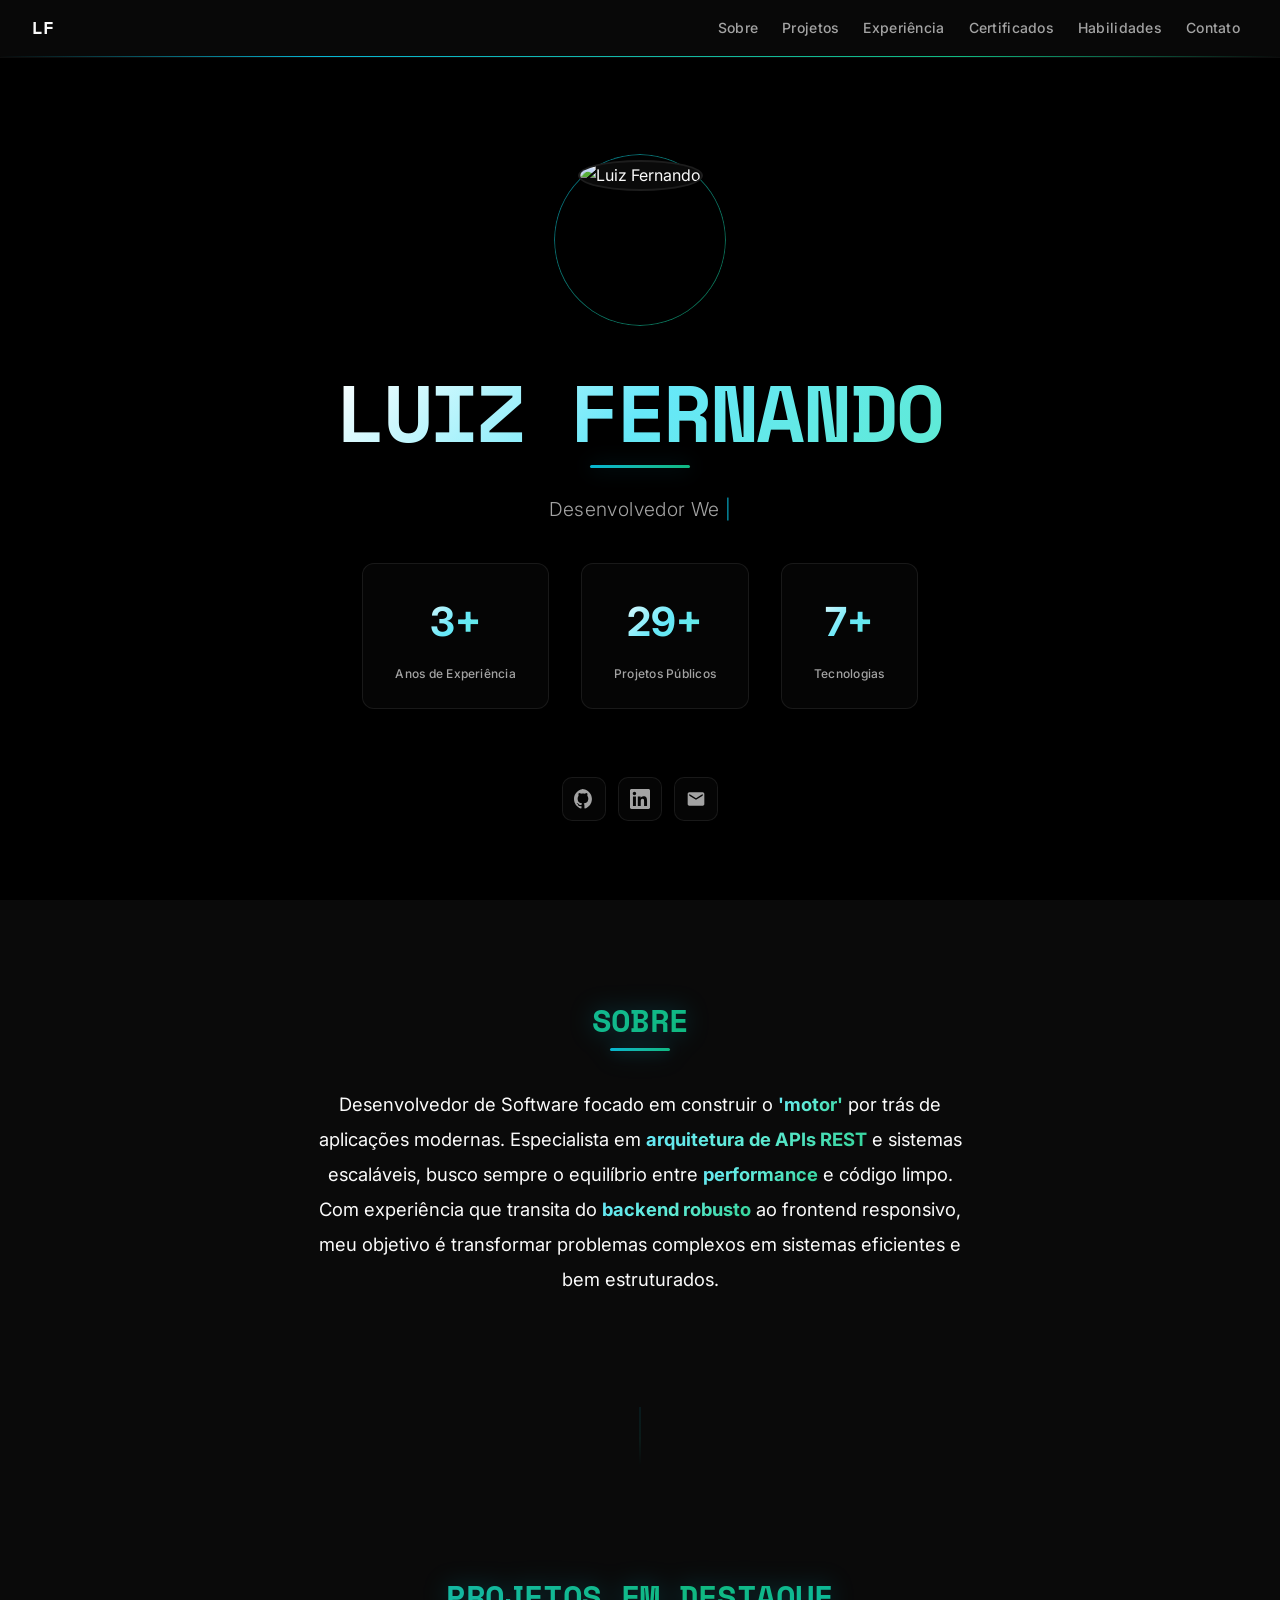
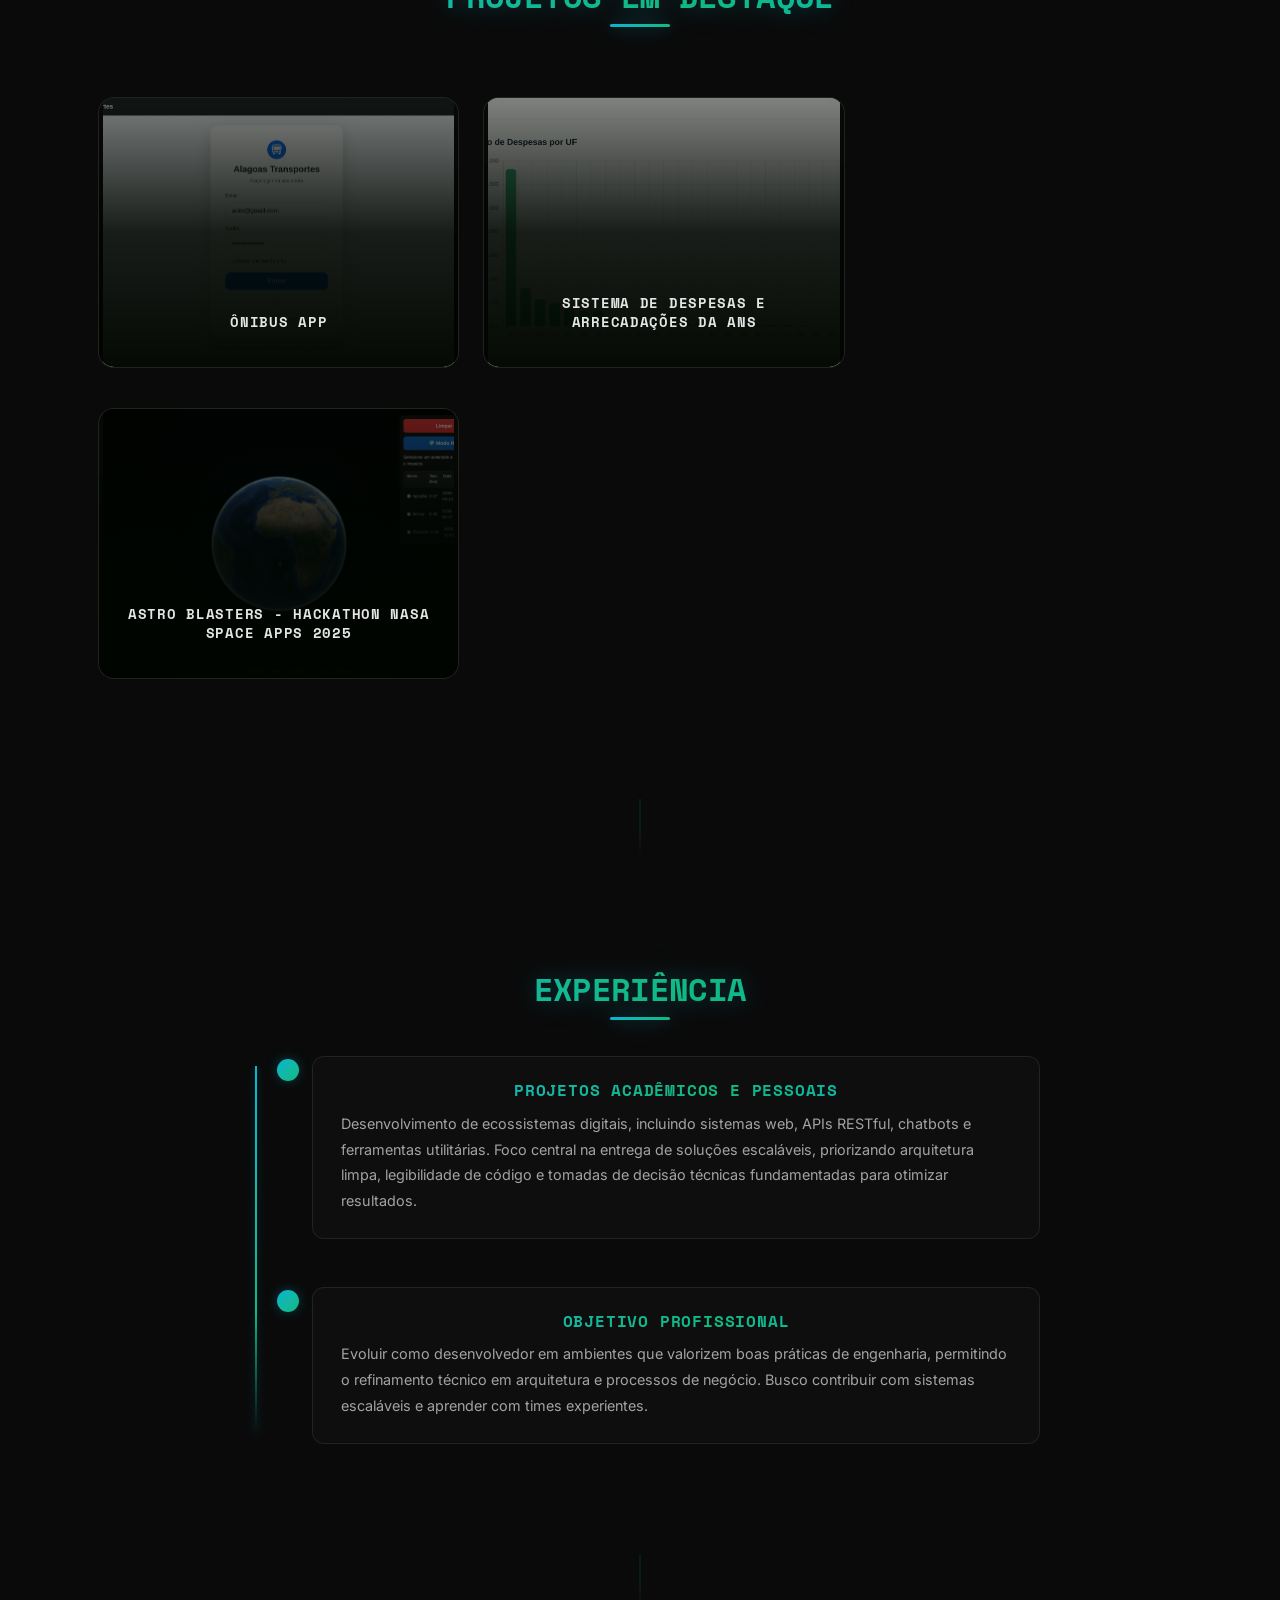
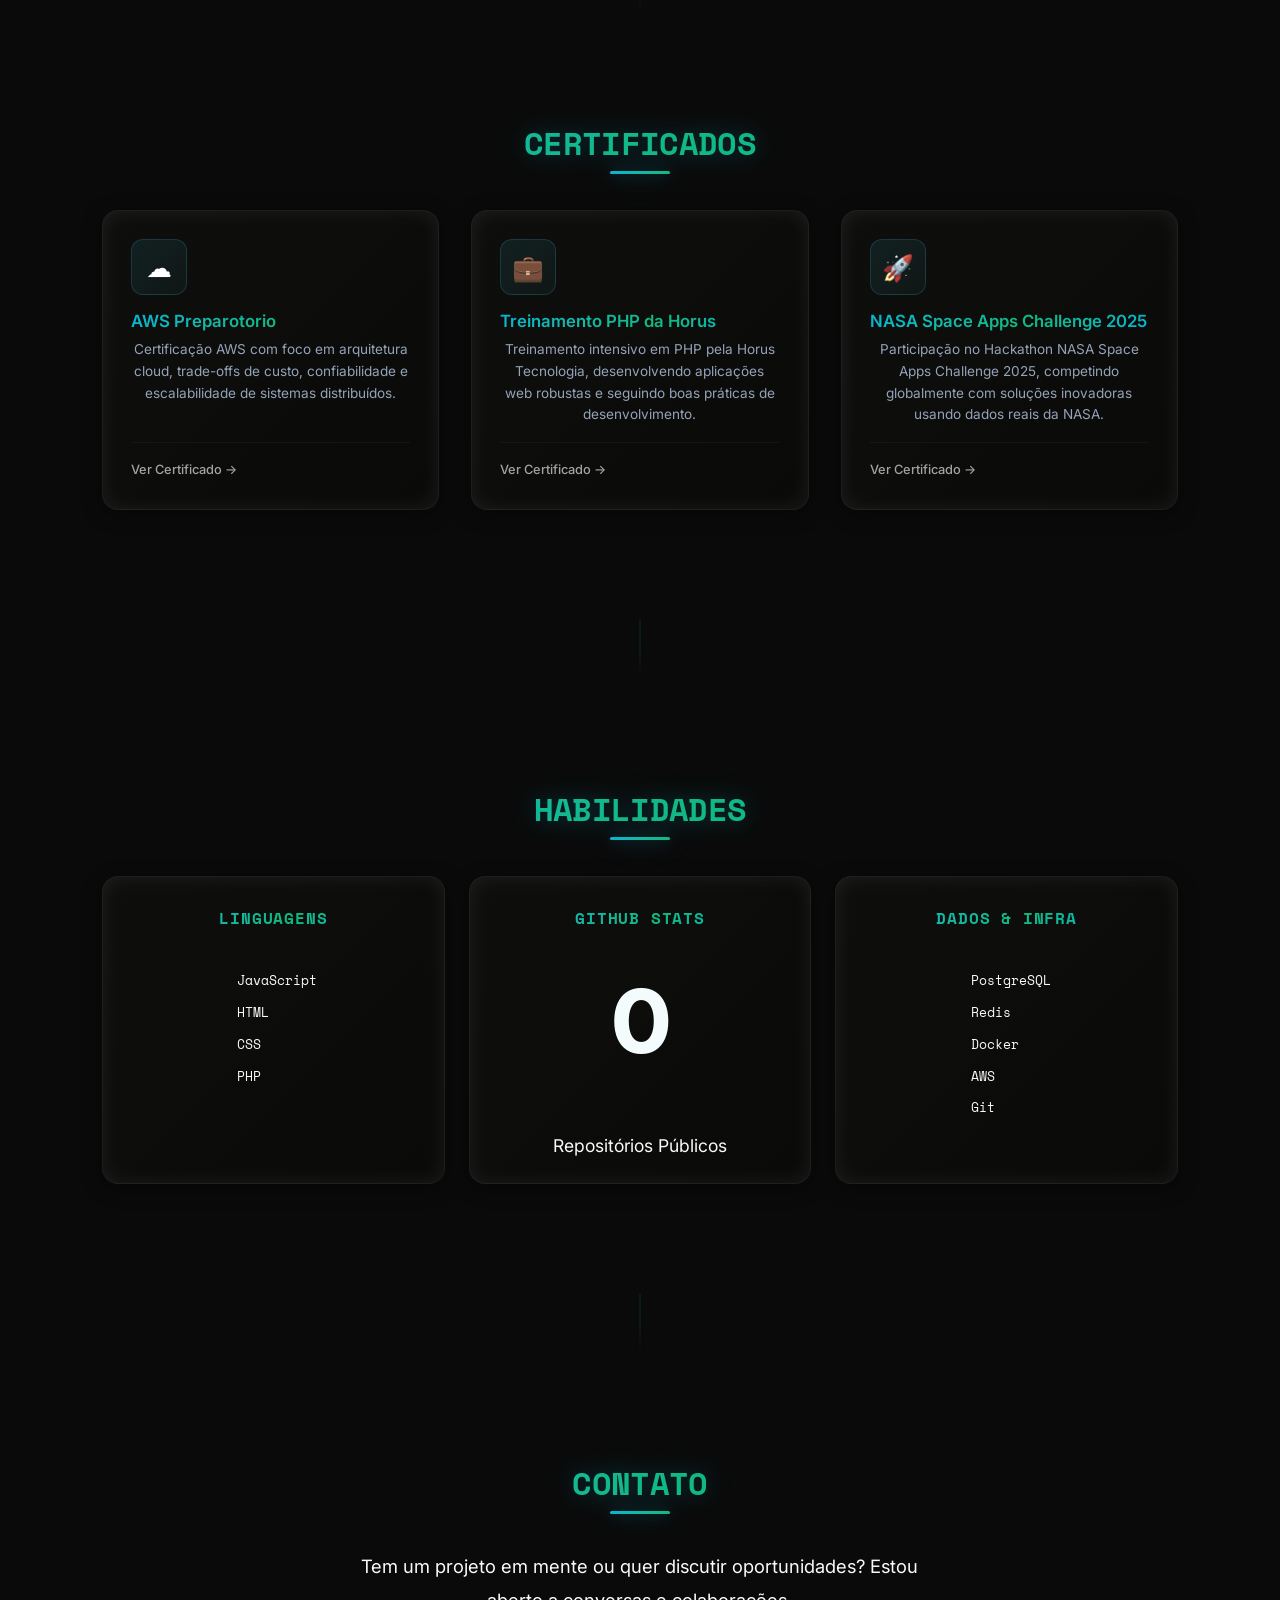
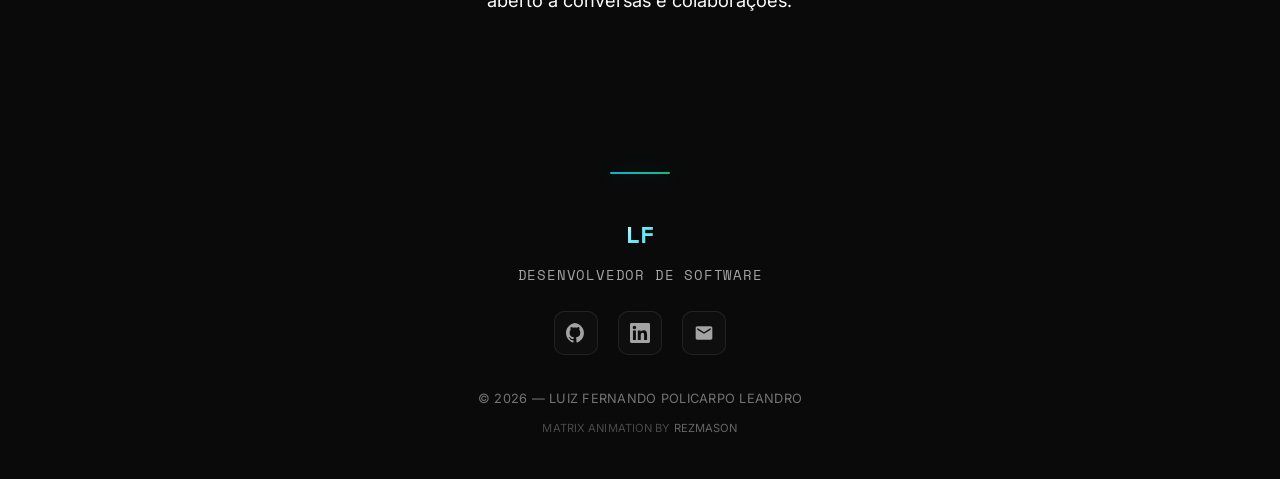
==== commit 288d8f13: "12" ====
--- a/index.html
+++ b/index.html
@@ -91,7 +91,7 @@
   <body>
     <div class="matrix-bg">
       <iframe
-        src="https://rezmason.github.io/matrix/?skipIntro=false&numColumns=120&bloomStrength=0,7&effect=image&url=https://upload.wikimedia.org/wikipedia/commons/f/f5/EagleRock.jpg"
+        src="https://rezmason.github.io/matrix/?skipIntro=false&numColumns=120&bloomStrength=0,7&url=https://upload.wikimedia.org/wikipedia/commons/f/f5/EagleRock.jpg"
         frameborder="0"
       ></iframe>
     </div>
@@ -357,9 +357,12 @@
             </a>
           </div>
         </div>
-        <p class="footer-copy">
-          © <span id="year"></span> — Luiz Fernando Policarpo Leandro
-        </p>
+<p class="footer-copy">
+© <span id="year"></span> — Luiz Fernando Policarpo Leandro
+</p>
+<p class="footer-credits">
+Matrix animation by <a href="https://github.com/Rezmason" target="_blank" rel="noopener noreferrer">Rezmason</a>
+</p>
       </footer>
     </div>
 
--- a/assets/styles.css
+++ b/assets/styles.css
@@ -1,74 +1,74 @@
 :root {
-  --accent-cyan: #06b6d4;
-  --accent-cyan-light: #67e8f9;
-  --accent-cyan-dark: #0891b2;
-  --accent-cyan-dim: rgba(6, 182, 212, 0.15);
-  --accent-cyan-glow: rgba(6, 182, 212, 0.3);
-
-  --matrix-green: #10b981;
-  --matrix-green-light: #34d399;
-  --matrix-green-dark: #059669;
-  --matrix-green-dim: rgba(16, 185, 129, 0.1);
-  --matrix-green-glow: rgba(16, 185, 129, 0.2);
-
-  --accent-teal: #14b8a6;
-  --accent-teal-light: #5eead4;
-  --accent-teal-dim: rgba(20, 184, 166, 0.08);
-  --accent-teal-glow: rgba(20, 184, 166, 0.15);
-
-  --gradient-primary: linear-gradient(
-    135deg,
-    var(--accent-cyan) 0%,
-    var(--accent-teal) 50%,
-    var(--matrix-green) 100%
-  );
-
-  --gradient-cyan-dominant: linear-gradient(
-    135deg,
-    var(--accent-cyan) 0%,
-    var(--accent-teal) 30%,
-    var(--matrix-green) 55%,
-    var(--accent-cyan) 100%
-  );
-
-  --gradient-text: linear-gradient(
-    135deg,
-    #ffffff 0%,
-    var(--accent-cyan-light) 50%,
-    var(--accent-teal-light) 100%
-  );
-
-  --bg-deep: #0a0a0a;
-  --bg-surface: rgba(20, 20, 20, 0.6);
-  --bg-surface-hover: rgba(30, 30, 30, 0.8);
-  --text-primary: #fafafa;
-  --text-muted: #a3a3a3;
-  --text-subtle: #737373;
-  --border-subtle: rgba(255, 255, 255, 0.08);
-
-  --shadow-sm: 0 1px 2px rgba(0, 0, 0, 0.3);
-  --shadow-md: 0 4px 6px rgba(0, 0, 0, 0.4);
-  --shadow-lg: 0 10px 15px rgba(0, 0, 0, 0.5);
+--accent-cyan: #06b6d4;
+--accent-cyan-light: #67e8f9;
+--accent-cyan-dark: #0891b2;
+--accent-cyan-dim: rgba(6, 182, 212, 0.15);
+--accent-cyan-glow: rgba(6, 182, 212, 0.3);
+
+--matrix-green: #10b981;
+--matrix-green-light: #34d399;
+--matrix-green-dark: #059669;
+--matrix-green-dim: rgba(16, 185, 129, 0.1);
+--matrix-green-glow: rgba(16, 185, 129, 0.2);
+
+--accent-teal: #14b8a6;
+--accent-teal-light: #5eead4;
+--accent-teal-dim: rgba(20, 184, 166, 0.08);
+--accent-teal-glow: rgba(20, 184, 166, 0.15);
+
+--gradient-primary: linear-gradient(
+135deg,
+var(--accent-cyan) 0%,
+var(--accent-teal) 50%,
+var(--matrix-green) 100%
+);
+
+--gradient-cyan-dominant: linear-gradient(
+135deg,
+var(--accent-cyan) 0%,
+var(--accent-teal) 30%,
+var(--matrix-green) 55%,
+var(--accent-cyan) 100%
+);
+
+--gradient-text: linear-gradient(
+135deg,
+#ffffff 0%,
+var(--accent-cyan-light) 50%,
+var(--accent-teal-light) 100%
+);
+
+--bg-deep: #0a0a0a;
+--bg-surface: rgba(20, 20, 20, 0.6);
+--bg-surface-hover: rgba(30, 30, 30, 0.8);
+--text-primary: #fafafa;
+--text-muted: #a3a3a3;
+--text-subtle: #737373;
+--border-subtle: rgba(255, 255, 255, 0.08);
+
+--shadow-sm: 0 1px 2px rgba(0, 0, 0, 0.3);
+--shadow-md: 0 4px 6px rgba(0, 0, 0, 0.4);
+--shadow-lg: 0 10px 15px rgba(0, 0, 0, 0.5);
 }
 
 * {
-  box-sizing: border-box;
-  margin: 0;
-  padding: 0;
+box-sizing: border-box;
+margin: 0;
+padding: 0;
 }
 
 html {
-  scroll-behavior: smooth;
+scroll-behavior: smooth;
 }
 
 body {
-  font-family: "Inter", system-ui, -apple-system, sans-serif;
-  background: var(--bg-deep);
-  color: var(--text-primary);
-  line-height: 1.7;
-  position: relative;
-  overflow-x: hidden;
-  padding-top: 60px;
+font-family: "Inter", system-ui, -apple-system, sans-serif;
+background: var(--bg-deep);
+color: var(--text-primary);
+line-height: 1.7;
+position: relative;
+overflow-x: hidden;
+padding-top: 70px;
 }
 
 h1,
@@ -81,9 +81,9 @@
 .skill-box h4,
 .close-btn,
 .carousel button {
-  font-family: "Space Mono", monospace;
-  text-transform: uppercase;
-  letter-spacing: 0.05em;
+font-family: "Space Mono", monospace;
+text-transform: uppercase;
+letter-spacing: 0.05em;
 }
 
 h1,
@@ -98,2511 +98,2350 @@
 .muted,
 .tags,
 .skill-box {
-  text-align: center;
+text-align: center;
 }
 
 p {
-  font-size: clamp(1rem, 1.8vw, 1.1rem);
-  color: var(--text-primary);
-  line-height: 1.8;
+font-size: clamp(1rem, 1.8vw, 1.1rem);
+color: var(--text-primary);
+line-height: 1.8;
 }
 
 .about,
 .contact,
 .muted {
-  max-width: 750px;
-  margin: 0 auto;
+max-width: 750px;
+margin: 0 auto;
 }
 
 .muted {
-  color: var(--text-muted);
+color: var(--text-muted);
 }
 
 /* ========================= NAVIGATION ========================= */
 
 .navbar {
-  background: rgba(10, 10, 10, 0.8) !important;
-  backdrop-filter: blur(20px);
-  -webkit-backdrop-filter: blur(20px);
-  border-bottom: 1px solid transparent;
-  border-image: linear-gradient(
-    90deg,
-    transparent,
-    var(--accent-cyan),
-    var(--accent-teal),
-    var(--matrix-green),
-    transparent
-  ) 1;
-  box-shadow: 0 1px 0 rgba(255, 255, 255, 0.05);
-  padding: 0.5rem 1rem;
+background: rgba(10, 10, 10, 0.8) !important;
+backdrop-filter: blur(20px);
+-webkit-backdrop-filter: blur(20px);
+border-bottom: 1px solid transparent;
+border-image: linear-gradient(
+90deg,
+transparent,
+var(--accent-cyan),
+var(--accent-teal),
+var(--matrix-green),
+transparent
+) 1;
+box-shadow: 0 1px 0 rgba(255, 255, 255, 0.05);
+padding: 0.5rem 1rem;
 }
 
 .navbar .container {
-  max-width: 100%;
+max-width: 100%;
+padding: 0;
 }
 
 .navbar-brand {
-  font-family: "Space Mono", monospace !important;
-  font-weight: 600;
-  color: var(--accent-cyan-light) !important;
-  font-size: 1.1rem;
-  letter-spacing: -0.02em;
+font-family: "Space Mono", monospace !important;
+font-weight: 600;
+color: var(--accent-cyan-light) !important;
+font-size: 1.1rem;
+letter-spacing: -0.02em;
 }
 
 .navbar-toggler {
-  border: none;
-  background: transparent;
-  padding: 8px;
-  transition: all 0.2s ease;
+border: none;
+background: transparent;
+padding: 8px;
+transition: all 0.2s ease;
 }
 
 .navbar-toggler:hover {
-  background: rgba(255, 255, 255, 0.05);
+background: rgba(255, 255, 255, 0.05);
 }
 
 .navbar-toggler:focus {
-  box-shadow: none;
-  outline: none;
+box-shadow: none;
+outline: none;
 }
 
 .navbar-toggler-icon {
-  background-image: url("data:image/svg+xml,%3csvg xmlns='http://www.w3.org/2000/svg' viewBox='0 0 30 30'%3e%3cpath stroke='rgba(255, 255, 255, 0.7)' stroke-linecap='round' stroke-miterlimit='10' stroke-width='2' d='M4 7h22M4 15h22M4 23h22'/%3e%3c/svg%3e");
+background-image: url("data:image/svg+xml,%3csvg xmlns='http://www.w3.org/2000/svg' viewBox='0 0 30 30'%3e%3cpath stroke='rgba(255, 255, 255, 0.7)' stroke-linecap='round' stroke-miterlimit='10' stroke-width='2' d='M4 7h22M4 15h22M4 23h22'/%3e%3c/svg%3e");
 }
 
 .navbar-nav {
-  gap: 0.5rem;
+gap: 0.5rem;
 }
 
 .nav-link {
-  color: var(--text-muted) !important;
-  font-family: "Inter", sans-serif;
-  font-size: 0.875rem;
-  font-weight: 500;
-  letter-spacing: 0.02em;
-  transition: all 0.2s ease;
-  position: relative;
+color: var(--text-muted) !important;
+font-family: "Inter", sans-serif;
+font-size: 0.7rem;
+font-weight: 500;
+letter-spacing: 0.02em;
+transition: all 0.2s ease;
+position: relative;
+padding: 6px 10px;
 }
 
 .nav-link::after {
-  content: "";
-  position: absolute;
-  bottom: -4px;
-  left: 0;
-  width: 0;
-  height: 2px;
-  background: var(--gradient-primary);
-  transition: width 0.3s cubic-bezier(0.4, 0, 0.2, 1);
-  border-radius: 2px;
-  box-shadow: 0 0 8px var(--accent-cyan-glow);
+content: "";
+position: absolute;
+bottom: -4px;
+left: 0;
+width: 0;
+height: 2px;
+background: var(--gradient-primary);
+transition: width 0.3s cubic-bezier(0.4, 0, 0.2, 1);
+border-radius: 2px;
+box-shadow: 0 0 8px var(--accent-cyan-glow);
 }
 
 .nav-link:hover,
 .nav-link.active {
-  color: var(--accent-cyan-light) !important;
+color: var(--accent-cyan-light) !important;
 }
 
 .nav-link:hover::after,
 .nav-link.active::after {
-  width: 100%;
+width: 100%;
 }
 
 .nav-logo a {
-  padding: 0;
-  color: var(--text-primary) !important;
-  transition: all 0.3s cubic-bezier(0.16, 1, 0.3, 1);
+padding: 0;
+color: var(--text-primary) !important;
+transition: all 0.3s cubic-bezier(0.16, 1, 0.3, 1);
 }
 
 .nav-logo a:hover {
-  color: var(--accent-cyan-light) !important;
+color: var(--accent-cyan-light) !important;
 }
 
 /* ========================= SCROLL PROGRESS ========================= */
 
 .scroll-progress {
-  position: fixed;
-  top: 0;
-  left: 0;
-  width: 0%;
-  height: 3px;
-  background: var(--gradient-primary);
-  z-index: 9999;
-  box-shadow: 0 0 12px var(--accent-cyan-glow);
-  transition: width 0.1s linear;
+position: fixed;
+top: 0;
+left: 0;
+width: 0%;
+height: 3px;
+background: var(--gradient-primary);
+z-index: 9999;
+box-shadow: 0 0 12px var(--accent-cyan-glow);
+transition: width 0.1s linear;
 }
 
 /* ========================= SCROLL ANIMATIONS ========================= */
 
 .scroll-reveal {
-  opacity: 0;
-  transform: translateY(30px);
-  transition: opacity 1s cubic-bezier(0.215, 0.61, 0.355, 1),
-    transform 1s cubic-bezier(0.215, 0.61, 0.355, 1);
-  will-change: transform, opacity;
-  scroll-margin-top: 24vh;
+opacity: 0;
+transform: translateY(30px);
+transition: opacity 1s cubic-bezier(0.215, 0.61, 0.355, 1),
+transform 1s cubic-bezier(0.215, 0.61, 0.355, 1);
+will-change: transform, opacity;
+scroll-margin-top: 24vh;
 }
 
 .scroll-reveal.revealed {
-  opacity: 1;
-  transform: translateY(0);
+opacity: 1;
+transform: translateY(0);
 }
 
 .anim-init {
-  opacity: 0;
-  transform: translateY(-40px);
-  transition: opacity 1.5s cubic-bezier(0.22, 1, 0.36, 1),
-    transform 1.5s cubic-bezier(0.22, 1, 0.36, 1);
+opacity: 0;
+transform: translateY(-40px);
+transition: opacity 1.5s cubic-bezier(0.22, 1, 0.36, 1),
+transform 1.5s cubic-bezier(0.22, 1, 0.36, 1);
 }
 
 .anim-init.visible {
-  opacity: 1;
-  transform: translateY(0);
+opacity: 1;
+transform: translateY(0);
 }
 
 .reveal-stagger > * {
-  opacity: 0;
-  transform: translateY(20px);
-  transition: opacity 0.8s cubic-bezier(0.215, 0.61, 0.355, 1),
-    transform 0.8s cubic-bezier(0.215, 0.61, 0.355, 1);
+opacity: 0;
+transform: translateY(20px);
+transition: opacity 0.8s cubic-bezier(0.215, 0.61, 0.355, 1),
+transform 0.8s cubic-bezier(0.215, 0.61, 0.355, 1);
 }
 
 .reveal-stagger.revealed > * {
-  opacity: 1;
-  transform: translateY(0);
-}
-
-.reveal-stagger.revealed > *:nth-child(1) {
-  transition-delay: 0.1s;
-}
-.reveal-stagger.revealed > *:nth-child(2) {
-  transition-delay: 0.2s;
-}
-.reveal-stagger.revealed > *:nth-child(3) {
-  transition-delay: 0.3s;
-}
-.reveal-stagger.revealed > *:nth-child(4) {
-  transition-delay: 0.4s;
-}
+opacity: 1;
+transform: translateY(0);
+}
+
+.reveal-stagger.revealed > *:nth-child(1) { transition-delay: 0.1s; }
+.reveal-stagger.revealed > *:nth-child(2) { transition-delay: 0.2s; }
+.reveal-stagger.revealed > *:nth-child(3) { transition-delay: 0.3s; }
+.reveal-stagger.revealed > *:nth-child(4) { transition-delay: 0.4s; }
 
 /* ========================= LAYOUT ========================= */
 
 .main-container {
-  padding: 0 32px;
-  position: relative;
-  z-index: 3;
+padding: 0 1rem;
+position: relative;
+z-index: 3;
 }
 
 .btn-outline-matrix {
-  color: var(--text-primary);
-  border: 1px solid var(--border-subtle);
-  padding: 10px 20px;
-  background: rgba(255, 255, 255, 0.03);
-  font-size: 0.875rem;
-  font-weight: 500;
-  text-decoration: none;
-  transition: all 0.2s cubic-bezier(0.4, 0, 0.2, 1);
-  min-height: 44px;
-  display: inline-flex;
-  align-items: center;
-  justify-content: center;
-  gap: 8px;
-  border-radius: 8px;
-  letter-spacing: 0.02em;
-  position: relative;
-  overflow: hidden;
+color: var(--text-primary);
+border: 1px solid var(--border-subtle);
+padding: 10px 16px;
+background: rgba(255, 255, 255, 0.03);
+font-size: 0.75rem;
+font-weight: 500;
+text-decoration: none;
+transition: all 0.2s cubic-bezier(0.4, 0, 0.2, 1);
+min-height: 44px;
+display: inline-flex;
+align-items: center;
+justify-content: center;
+gap: 8px;
+border-radius: 8px;
+letter-spacing: 0.02em;
+position: relative;
+overflow: hidden;
+width: 100%;
 }
 
 .btn-outline-matrix::before {
-  content: "";
-  position: absolute;
-  inset: -1px;
-  border-radius: 9px;
-  background: var(--gradient-cyan-dominant);
-  -webkit-mask: linear-gradient(#fff 0 0) content-box,
-    linear-gradient(#fff 0 0);
-  -webkit-mask-composite: xor;
-  mask-composite: exclude;
-  opacity: 0;
-  transition: opacity 0.3s ease;
-  pointer-events: none;
+content: "";
+position: absolute;
+inset: -1px;
+border-radius: 9px;
+background: var(--gradient-cyan-dominant);
+-webkit-mask: linear-gradient(#fff 0 0) content-box, linear-gradient(#fff 0 0);
+-webkit-mask-composite: xor;
+mask-composite: exclude;
+opacity: 0;
+transition: opacity 0.3s ease;
+pointer-events: none;
 }
 
 .btn-outline-matrix:hover {
-  background: rgba(6, 182, 212, 0.15);
-  border-color: transparent;
-  transform: translateY(-1px);
-  box-shadow: 0 4px 15px rgba(6, 182, 212, 0.2);
-  color: var(--accent-cyan-light);
+background: rgba(6, 182, 212, 0.15);
+border-color: transparent;
+transform: translateY(-1px);
+box-shadow: 0 4px 15px rgba(6, 182, 212, 0.2);
+color: var(--accent-cyan-light);
 }
 
 .btn-outline-matrix:hover::before {
-  opacity: 1;
+opacity: 1;
 }
 
 .btn-outline-matrix .social-icon {
-  width: 18px;
-  height: 18px;
-  transition: all 0.2s ease;
-  filter: drop-shadow(0 0 5px rgba(6, 182, 212, 0.3));
+width: 18px;
+height: 18px;
+transition: all 0.2s ease;
+filter: drop-shadow(0 0 5px rgba(6, 182, 212, 0.3));
 }
 
 .btn-outline-matrix:hover .social-icon {
-  transform: scale(1.1);
-  filter: drop-shadow(0 0 10px var(--accent-cyan));
+transform: scale(1.1);
+filter: drop-shadow(0 0 10px var(--accent-cyan));
 }
 
 section {
-  margin-bottom: clamp(280px, 30vh, 480px);
-  position: relative;
+margin-bottom: clamp(180px, 22vh, 280px);
+position: relative;
 }
 
 #contato {
-  margin-bottom: clamp(40px, 6vh, 80px);
+margin-bottom: clamp(40px, 6vh, 80px);
 }
 
 section::after {
-  content: "";
-  position: absolute;
-  bottom: calc(clamp(280px, 30vh, 480px) / -2);
-  left: 50%;
-  transform: translateX(-50%) translateY(50%);
-  width: 1px;
-  height: 60px;
-  background: linear-gradient(
-    180deg,
-    var(--accent-cyan),
-    var(--accent-teal),
-    transparent
-  );
-  opacity: 0.2;
+content: "";
+position: absolute;
+bottom: calc(clamp(180px, 22vh, 280px) / -2);
+left: 50%;
+transform: translateX(-50%) translateY(50%);
+width: 1px;
+height: 60px;
+background: linear-gradient(180deg, var(--accent-cyan), var(--accent-teal), transparent);
+opacity: 0.2;
 }
 
 section:last-of-type::after {
-  display: none;
+display: none;
 }
 
 section h2 {
-  font-size: clamp(1.5rem, 4vw, 2rem);
-  margin-bottom: 48px;
-  position: relative;
-  display: block;
-  text-align: center;
-  font-weight: 600;
-  letter-spacing: -0.02em;
-  filter: drop-shadow(0 0 12px var(--accent-cyan-glow));
-  background: var(--gradient-cyan-dominant);
-  -webkit-background-clip: text;
-  -webkit-text-fill-color: transparent;
-  background-clip: text;
+font-size: 1.5rem;
+margin-bottom: 40px;
+position: relative;
+display: block;
+text-align: center;
+font-weight: 600;
+letter-spacing: -0.02em;
+filter: drop-shadow(0 0 12px var(--accent-cyan-glow));
+background: var(--gradient-cyan-dominant);
+-webkit-background-clip: text;
+-webkit-text-fill-color: transparent;
+background-clip: text;
 }
 
 section h2::after {
-  content: "";
-  position: absolute;
-  bottom: -12px;
-  left: 50%;
-  transform: translateX(-50%);
-  width: 60px;
-  height: 3px;
-  background: var(--gradient-primary);
-  border-radius: 2px;
-  box-shadow: 0 0 15px var(--accent-cyan-glow);
+content: "";
+position: absolute;
+bottom: -12px;
+left: 50%;
+transform: translateX(-50%);
+width: 60px;
+height: 3px;
+background: var(--gradient-primary);
+border-radius: 2px;
+box-shadow: 0 0 15px var(--accent-cyan-glow);
 }
 
 /* ========================= MATRIX BG ========================= */
 
 .matrix-bg {
-  position: fixed;
-  inset: 0;
-  z-index: 1;
-  overflow: hidden;
-  background: #000;
-  pointer-events: none;
+position: fixed;
+inset: 0;
+z-index: 1;
+overflow: hidden;
+background: #000;
+pointer-events: none;
 }
 
 .matrix-bg iframe {
-  width: 100vw;
-  height: 100vh;
-  border: none;
-  filter: brightness(0.3) contrast(1.1);
-  opacity: 0.4;
+width: 100vw;
+height: 100vh;
+border: none;
+filter: brightness(0.3) contrast(1.1);
+opacity: 0.4;
 }
 
 /* ========================= HEADER ========================= */
 
 header {
-  display: flex;
-  flex-direction: column;
-  align-items: center;
-  justify-content: center;
-  gap: 48px;
-  margin-bottom: clamp(180px, 20vh, 300px);
-  margin-top: 100px;
-  text-align: center;
-  position: relative;
+display: flex;
+flex-direction: column;
+align-items: center;
+justify-content: center;
+gap: 28px;
+margin-bottom: clamp(120px, 14vh, 200px);
+margin-top: 70px;
+text-align: center;
+position: relative;
 }
 
 .avatar {
-  width: 160px;
-  height: 160px;
-  border-radius: 50%;
-  overflow: visible;
-  position: relative;
-  flex-shrink: 0;
+width: 110px;
+height: 110px;
+border-radius: 50%;
+overflow: visible;
+position: relative;
+flex-shrink: 0;
 }
 
 .avatar img {
-  width: 100%;
-  height: 100%;
-  object-fit: cover;
-  border-radius: 50%;
-  border: 2px solid var(--border-subtle);
-  background: var(--bg-deep);
-  transition: all 0.3s cubic-bezier(0.4, 0, 0.2, 1);
-  position: relative;
-  z-index: 2;
+width: 100%;
+height: 100%;
+object-fit: cover;
+border-radius: 50%;
+border: 2px solid var(--border-subtle);
+background: var(--bg-deep);
+transition: all 0.3s cubic-bezier(0.4, 0, 0.2, 1);
+position: relative;
+z-index: 2;
 }
 
 .avatar:hover img {
-  transform: scale(1.05);
-  border-color: var(--accent-cyan);
-  box-shadow: 0 8px 30px rgba(0, 220, 130, 0.15);
+transform: scale(1.05);
+border-color: var(--accent-cyan);
+box-shadow: 0 8px 30px rgba(0, 220, 130, 0.15);
 }
 
 .avatar-ring {
-  position: absolute;
-  inset: -6px;
-  border-radius: 50%;
-  border: 1px solid transparent;
-  background: var(--gradient-primary) border-box;
-  -webkit-mask: linear-gradient(#fff 0 0) padding-box,
-    linear-gradient(#fff 0 0);
-  -webkit-mask-composite: xor;
-  mask-composite: exclude;
-  opacity: 0.6;
-  animation: rotate 12s linear infinite;
+position: absolute;
+inset: -6px;
+border-radius: 50%;
+border: 1px solid transparent;
+background: var(--gradient-primary) border-box;
+-webkit-mask: linear-gradient(#fff 0 0) padding-box, linear-gradient(#fff 0 0);
+-webkit-mask-composite: xor;
+mask-composite: exclude;
+opacity: 0.6;
+animation: rotate 12s linear infinite;
 }
 
 @keyframes rotate {
-  from {
-    transform: rotate(0deg);
-  }
-  to {
-    transform: rotate(360deg);
-  }
+from { transform: rotate(0deg); }
+to { transform: rotate(360deg); }
 }
 
 .header-content {
-  display: flex;
-  flex-direction: column;
-  align-items: center;
-  gap: 20px;
+display: flex;
+flex-direction: column;
+align-items: center;
+gap: 20px;
 }
 
 h1 {
-  font-size: clamp(2.5rem, 8vw, 5rem);
-  font-weight: 700;
-  margin-bottom: 16px;
-  letter-spacing: -0.03em;
-  line-height: 1.1;
-  background: var(--gradient-text);
-  -webkit-background-clip: text;
-  -webkit-text-fill-color: transparent;
-  background-clip: text;
-  position: relative;
+font-size: clamp(2.5rem, 8vw, 5rem);
+font-weight: 700;
+margin-bottom: 16px;
+letter-spacing: -0.03em;
+line-height: 1.1;
+background: var(--gradient-text);
+-webkit-background-clip: text;
+-webkit-text-fill-color: transparent;
+background-clip: text;
+position: relative;
 }
 
 h1::after {
-  content: "";
-  position: absolute;
-  bottom: -12px;
-  left: 50%;
-  transform: translateX(-50%);
-  width: 100px;
-  height: 3px;
-  background: var(--gradient-primary);
-  border-radius: 2px;
-  box-shadow: 0 0 20px var(--accent-cyan-glow),
-    0 0 40px var(--accent-teal-glow);
+content: "";
+position: absolute;
+bottom: -12px;
+left: 50%;
+transform: translateX(-50%);
+width: 100px;
+height: 3px;
+background: var(--gradient-primary);
+border-radius: 2px;
+box-shadow: 0 0 20px var(--accent-cyan-glow), 0 0 40px var(--accent-teal-glow);
 }
 
 .subtitle {
-  font-size: clamp(0.95rem, 2vw, 1.2rem);
-  color: var(--text-muted);
-  font-weight: 300;
-  max-width: 650px;
-  margin: 0 auto;
-  letter-spacing: 0.02em;
-  min-height: 1.5em;
+font-size: clamp(0.95rem, 2vw, 1.2rem);
+color: var(--text-muted);
+font-weight: 300;
+max-width: 650px;
+margin: 0 auto;
+letter-spacing: 0.02em;
+min-height: 1.5em;
 }
 
 .typing-text {
-  display: inline-block;
+display: inline-block;
 }
 
 .typing-cursor {
-  animation: blink 1s step-end infinite;
-  color: var(--accent-cyan);
+animation: blink 1s step-end infinite;
+color: var(--accent-cyan);
 }
 
 @keyframes blink {
-  0%,
-  50% {
-    opacity: 1;
-  }
-  51%,
-  100% {
-    opacity: 0;
-  }
+0%, 50% { opacity: 1; }
+51%, 100% { opacity: 0; }
 }
 
 .header-stats {
-  display: flex;
-  gap: 32px;
-  flex-wrap: wrap;
-  justify-content: center;
-  margin: 16px 0 24px;
+display: flex;
+flex-direction: column;
+gap: 10px;
+flex-wrap: wrap;
+justify-content: center;
+margin: 16px 0 24px;
 }
 
 .stat-item {
-  display: flex;
-  flex-direction: column;
-  align-items: center;
-  gap: 8px;
-  padding: 24px 32px;
-  background: rgba(255, 255, 255, 0.02);
-  border: 1px solid var(--border-subtle);
-  border-radius: 12px;
-  transition: all 0.3s cubic-bezier(0.4, 0, 0.2, 1);
-  position: relative;
-  overflow: hidden;
+display: flex;
+flex-direction: column;
+align-items: center;
+gap: 8px;
+padding: 10px;
+width: 100%;
+background: rgba(255, 255, 255, 0.02);
+border: 1px solid var(--border-subtle);
+border-radius: 12px;
+transition: all 0.3s cubic-bezier(0.4, 0, 0.2, 1);
+position: relative;
+overflow: hidden;
 }
 
 .stat-item::before {
-  content: "";
-  position: absolute;
-  inset: -1px;
-  border-radius: 13px;
-  background: linear-gradient(
-    135deg,
-    var(--accent-cyan) 0%,
-    var(--accent-teal) 50%,
-    var(--matrix-green) 100%
-  );
-  -webkit-mask: linear-gradient(#fff 0 0) content-box,
-    linear-gradient(#fff 0 0);
-  -webkit-mask-composite: xor;
-  mask-composite: exclude;
-  opacity: 0;
-  transition: opacity 0.4s ease;
-  pointer-events: none;
+content: "";
+position: absolute;
+inset: -1px;
+border-radius: 13px;
+background: linear-gradient(135deg, var(--accent-cyan) 0%, var(--accent-teal) 50%, var(--matrix-green) 100%);
+-webkit-mask: linear-gradient(#fff 0 0) content-box, linear-gradient(#fff 0 0);
+-webkit-mask-composite: xor;
+mask-composite: exclude;
+opacity: 0;
+transition: opacity 0.4s ease;
+pointer-events: none;
 }
 
 .stat-item:hover {
-  background: rgba(6, 182, 212, 0.08);
-  border-color: transparent;
-  transform: translateY(-2px);
-  box-shadow: 0 0 20px var(--accent-cyan-glow);
+background: rgba(6, 182, 212, 0.08);
+border-color: transparent;
+transform: translateY(-2px);
+box-shadow: 0 0 20px var(--accent-cyan-glow);
 }
 
 .stat-item:hover::before {
-  opacity: 1;
+opacity: 1;
 }
 
 .stat-number {
-  font-family: "Inter", sans-serif;
-  font-size: 2.5rem;
-  font-weight: 700;
-  background: var(--gradient-text);
-  -webkit-background-clip: text;
-  -webkit-text-fill-color: transparent;
-  background-clip: text;
+font-family: "Inter", sans-serif;
+font-size: 1.2rem;
+font-weight: 700;
+background: var(--gradient-text);
+-webkit-background-clip: text;
+-webkit-text-fill-color: transparent;
+background-clip: text;
 }
 
 .stat-label {
-  font-size: 0.75rem;
-  color: var(--text-muted);
-  font-weight: 500;
-  letter-spacing: 0.02em;
+font-size: 0.65rem;
+color: var(--text-muted);
+font-weight: 500;
+letter-spacing: 0.02em;
 }
 
 /* ========================= LINKS ========================= */
 
 .links {
-  margin-top: 24px;
-  display: flex;
-  justify-content: center;
-  align-items: center;
-  gap: 12px;
-  flex-wrap: wrap;
+margin-top: 24px;
+display: flex;
+flex-direction: column;
+justify-content: center;
+align-items: center;
+gap: 8px;
+flex-wrap: wrap;
+width: 100%;
 }
 
 .links a {
-  display: flex;
-  align-items: center;
-  justify-content: center;
-  width: 44px;
-  height: 44px;
-  border-radius: 10px;
-  border: 1px solid var(--border-subtle);
-  background: rgba(255, 255, 255, 0.02);
-  color: var(--text-muted);
-  transition: all 0.3s cubic-bezier(0.16, 1, 0.3, 1);
-  position: relative;
-  overflow: hidden;
-  padding: 0;
-  text-decoration: none;
+display: flex;
+align-items: center;
+justify-content: center;
+width: 100%;
+height: 44px;
+border-radius: 10px;
+border: 1px solid var(--border-subtle);
+background: rgba(255, 255, 255, 0.02);
+color: var(--text-muted);
+transition: all 0.3s cubic-bezier(0.16, 1, 0.3, 1);
+position: relative;
+overflow: hidden;
+padding: 0;
+text-decoration: none;
 }
 
 .links a::before {
-  content: "";
-  position: absolute;
-  inset: -1px;
-  border-radius: 11px;
-  background: var(--gradient-cyan-dominant);
-  -webkit-mask: linear-gradient(#fff 0 0) content-box,
-    linear-gradient(#fff 0 0);
-  -webkit-mask-composite: xor;
-  mask-composite: exclude;
-  opacity: 0;
-  transition: opacity 0.3s ease;
-  pointer-events: none;
+content: "";
+position: absolute;
+inset: -1px;
+border-radius: 11px;
+background: var(--gradient-cyan-dominant);
+-webkit-mask: linear-gradient(#fff 0 0) content-box, linear-gradient(#fff 0 0);
+-webkit-mask-composite: xor;
+mask-composite: exclude;
+opacity: 0;
+transition: opacity 0.3s ease;
+pointer-events: none;
 }
 
 .links a svg {
-  width: 20px;
-  height: 20px;
+width: 20px;
+height: 20px;
 }
 
 .links a:hover {
-  color: var(--accent-cyan-light);
-  border-color: transparent;
-  background: rgba(6, 182, 212, 0.1);
-  transform: translateY(-3px);
-  box-shadow: 0 8px 20px rgba(6, 182, 212, 0.2);
+color: var(--accent-cyan-light);
+border-color: transparent;
+background: rgba(6, 182, 212, 0.1);
+transform: translateY(-3px);
+box-shadow: 0 8px 20px rgba(6, 182, 212, 0.2);
 }
 
 .links a:hover::before {
-  opacity: 1;
+opacity: 1;
 }
 
 .social-icon {
-  width: 18px;
-  height: 18px;
-  transition: transform 0.3s;
+width: 18px;
+height: 18px;
+transition: transform 0.3s;
 }
 
 .links a:hover .social-icon,
 .social-link:hover .social-icon {
-  transform: scale(1.1);
+transform: scale(1.1);
 }
 
 .social-link {
-  font-size: 0.8rem;
-  font-weight: 600;
-  padding: 10px 20px;
-  background: var(--matrix-green-dim);
-  color: var(--matrix-green);
-  text-decoration: none;
-  transition: all 0.3s cubic-bezier(0.16, 1, 0.3, 1);
-  min-height: 42px;
-  display: inline-flex;
-  align-items: center;
-  justify-content: center;
-  gap: 8px;
-  border-radius: 8px;
-  backdrop-filter: blur(4px);
-  letter-spacing: 0.05em;
-  box-shadow: 0 0 10px var(--matrix-green-dim);
+font-size: 0.8rem;
+font-weight: 600;
+padding: 10px 20px;
+background: var(--matrix-green-dim);
+color: var(--matrix-green);
+text-decoration: none;
+transition: all 0.3s cubic-bezier(0.16, 1, 0.3, 1);
+min-height: 42px;
+display: inline-flex;
+align-items: center;
+justify-content: center;
+gap: 8px;
+border-radius: 8px;
+backdrop-filter: blur(4px);
+letter-spacing: 0.05em;
+box-shadow: 0 0 10px var(--matrix-green-dim);
 }
 
 .social-link:hover {
-  background: rgba(0, 255, 65, 0.2);
-  border-color: var(--matrix-green);
-  transform: translateY(-2px);
-  box-shadow: 0 8px 24px var(--matrix-green-glow);
+background: rgba(0, 255, 65, 0.2);
+border-color: var(--matrix-green);
+transform: translateY(-2px);
+box-shadow: 0 8px 24px var(--matrix-green-glow);
 }
 
 /* ========================= ABOUT ========================= */
 
 .about-text {
-  font-size: clamp(1rem, 1.8vw, 1.15rem);
-  line-height: 1.9;
-  color: var(--text-primary);
-  text-align: center;
-  max-width: 700px;
-  margin: 0 auto;
-  padding: 0 16px;
+font-size: clamp(1rem, 1.8vw, 1.15rem);
+line-height: 1.9;
+color: var(--text-primary);
+text-align: center;
+max-width: 700px;
+margin: 0 auto;
+padding: 0 16px;
 }
 
 .about-text strong {
-  background: linear-gradient(
-    135deg,
-    var(--accent-cyan-light),
-    var(--accent-teal-light),
-    var(--matrix-green-light)
-  );
-  -webkit-background-clip: text;
-  -webkit-text-fill-color: transparent;
-  background-clip: text;
-  font-weight: 700;
+background: linear-gradient(135deg, var(--accent-cyan-light), var(--accent-teal-light), var(--matrix-green-light));
+-webkit-background-clip: text;
+-webkit-text-fill-color: transparent;
+background-clip: text;
+font-weight: 700;
 }
 
 /* ========================= PROJECTS ========================= */
 
 #projectsContainer {
-  padding: 10px 0;
+padding: 10px 0;
+row-gap: 1rem;
+column-gap: 1rem;
 }
 
 #projectsContainer > .col {
-  margin-bottom: 0;
+margin-bottom: 0;
 }
 
 .project-card {
-  background: rgba(255, 255, 255, 0.02);
-  border: 1px solid var(--border-subtle);
-  border-radius: 16px;
-  position: relative;
-  overflow: hidden;
-  transition: all 0.3s cubic-bezier(0.4, 0, 0.2, 1);
-  cursor: pointer;
-  aspect-ratio: 4 / 3;
-  height: 100%;
-  min-height: 200px;
-  opacity: 0;
-  transform: translateY(20px);
+background: rgba(255, 255, 255, 0.02);
+border: 1px solid var(--border-subtle);
+border-radius: 16px;
+position: relative;
+overflow: hidden;
+transition: all 0.3s cubic-bezier(0.4, 0, 0.2, 1);
+cursor: pointer;
+aspect-ratio: 4 / 3;
+height: 100%;
+min-height: 160px;
+opacity: 0;
+transform: translateY(20px);
 }
 
 .project-card::before {
-  content: "";
-  position: absolute;
-  inset: -1px;
-  border-radius: 17px;
-  background: linear-gradient(135deg, var(--accent-cyan), var(--matrix-green));
-  -webkit-mask: linear-gradient(#fff 0 0) content-box,
-    linear-gradient(#fff 0 0);
-  -webkit-mask-composite: xor;
-  mask-composite: exclude;
-  opacity: 0;
-  transition: opacity 0.4s;
-  z-index: 3;
-  pointer-events: none;
+content: "";
+position: absolute;
+inset: -1px;
+border-radius: 17px;
+background: linear-gradient(135deg, var(--accent-cyan), var(--matrix-green));
+-webkit-mask: linear-gradient(#fff 0 0) content-box, linear-gradient(#fff 0 0);
+-webkit-mask-composite: xor;
+mask-composite: exclude;
+opacity: 0;
+transition: opacity 0.4s;
+z-index: 3;
+pointer-events: none;
 }
 
 .project-card::after {
-  content: "";
-  position: absolute;
-  top: -50%;
-  left: -50%;
-  width: 200%;
-  height: 200%;
-  background: radial-gradient(
-    circle,
-    var(--matrix-green-dim) 0%,
-    transparent 70%
-  );
-  opacity: 0;
-  transition: opacity 0.5s;
-  z-index: 1;
-  pointer-events: none;
+content: "";
+position: absolute;
+top: -50%;
+left: -50%;
+width: 200%;
+height: 200%;
+background: radial-gradient(circle, var(--matrix-green-dim) 0%, transparent 70%);
+opacity: 0;
+transition: opacity 0.5s;
+z-index: 1;
+pointer-events: none;
 }
 
 .project-card:hover {
-  transform: translateY(-6px) scale(1.03);
-  border-color: var(--accent-cyan);
-  z-index: 10;
-  box-shadow: 0 20px 40px rgba(0, 0, 0, 0.4);
+transform: translateY(-6px) scale(1.03);
+border-color: var(--accent-cyan);
+z-index: 10;
+box-shadow: 0 20px 40px rgba(0, 0, 0, 0.4);
 }
 
 .project-card:hover::before {
-  opacity: 1;
+opacity: 1;
 }
 
 .project-card:hover::after {
-  opacity: 0.3;
+opacity: 0.3;
 }
 
 .project-card:hover .project-card-overlay {
-  box-shadow: inset 0 0 30px rgba(0, 255, 65, 0.05);
+box-shadow: inset 0 0 30px rgba(0, 255, 65, 0.05);
 }
 
 .project-card img {
-  width: 100%;
-  height: 100%;
-  object-fit: cover;
-  opacity: 0;
-  transition: opacity 0.6s cubic-bezier(0.16, 1, 0.3, 1),
-    transform 0.7s cubic-bezier(0.16, 1, 0.3, 1);
-  position: relative;
-  z-index: 0;
+width: 100%;
+height: 100%;
+object-fit: cover;
+opacity: 0;
+transition: opacity 0.6s cubic-bezier(0.16, 1, 0.3, 1), transform 0.7s cubic-bezier(0.16, 1, 0.3, 1);
+position: relative;
+z-index: 0;
 }
 
 .project-card img.loaded {
-  opacity: 0.7;
-  transform: scale(1);
+opacity: 0.7;
+transform: scale(1);
 }
 
 .project-card:hover img.loaded {
-  transform: scale(1.05);
-  opacity: 0.5;
+transform: scale(1.05);
+opacity: 0.5;
 }
 
 .project-card-overlay {
-  position: absolute;
-  inset: 0;
-  background: linear-gradient(
-    to top,
-    rgba(0, 5, 0, 0.98) 0%,
-    rgba(0, 5, 0, 0.9) 50%,
-    rgba(0, 5, 0, 0.5) 100%
-  );
-  display: flex;
-  flex-direction: column;
-  justify-content: flex-end;
-  padding: 16px;
-  transition: all 0.5s cubic-bezier(0.16, 1, 0.3, 1);
-  z-index: 2;
+position: absolute;
+inset: 0;
+background: linear-gradient(to top, rgba(0, 5, 0, 0.98) 0%, rgba(0, 5, 0, 0.9) 50%, rgba(0, 5, 0, 0.5) 100%);
+display: flex;
+flex-direction: column;
+justify-content: flex-end;
+padding: 16px;
+transition: all 0.5s cubic-bezier(0.16, 1, 0.3, 1);
+z-index: 2;
 }
 
 .project-card-overlay::before {
-  content: "";
-  position: absolute;
-  top: 0;
-  left: -100%;
-  width: 100%;
-  height: 100%;
-  background: linear-gradient(
-    90deg,
-    transparent,
-    rgba(0, 255, 65, 0.03),
-    transparent
-  );
-  transition: left 0.7s ease;
-  z-index: -1;
+content: "";
+position: absolute;
+top: 0;
+left: -100%;
+width: 100%;
+height: 100%;
+background: linear-gradient(90deg, transparent, rgba(0, 255, 65, 0.03), transparent);
+transition: left 0.7s ease;
+z-index: -1;
 }
 
 .project-card:hover .project-card-overlay::before {
-  left: 100%;
+left: 100%;
 }
 
 .project-card:hover .project-card-overlay {
-  background: linear-gradient(
-    to top,
-    rgba(0, 5, 0, 0.98) 0%,
-    rgba(0, 5, 0, 0.95) 60%,
-    rgba(0, 5, 0, 0.8) 100%
-  );
-  padding: 18px;
+background: linear-gradient(to top, rgba(0, 5, 0, 0.98) 0%, rgba(0, 5, 0, 0.95) 60%, rgba(0, 5, 0, 0.8) 100%);
+padding: 18px;
 }
 
 .project-card h3 {
-  margin-bottom: 0;
-  font-size: 0.9rem;
-  color: #e5e5e5;
-  transform: none;
-  opacity: 1;
-  transition: all 0.4s ease;
-  position: relative;
-  z-index: 1;
-  font-weight: 700;
-  line-height: 1.3;
+margin-bottom: 0;
+font-size: 0.9rem;
+color: #e5e5e5;
+transform: none;
+opacity: 1;
+transition: all 0.4s ease;
+position: relative;
+z-index: 1;
+font-weight: 700;
+line-height: 1.3;
 }
 
 .project-card:hover h3 {
-  color: var(--accent-cyan-light);
-  margin-bottom: 8px;
-  background: var(--gradient-cyan-dominant);
-  -webkit-background-clip: text;
-  -webkit-text-fill-color: transparent;
-  background-clip: text;
+color: var(--accent-cyan-light);
+margin-bottom: 8px;
+background: var(--gradient-cyan-dominant);
+-webkit-background-clip: text;
+-webkit-text-fill-color: transparent;
+background-clip: text;
 }
 
 .project-card h3::after {
-  content: "";
-  position: absolute;
-  bottom: -4px;
-  left: 0;
-  width: 0;
-  height: 1px;
-  background: var(--gradient-cyan-dominant);
-  transition: width 0.4s ease;
-  opacity: 0;
+content: "";
+position: absolute;
+bottom: -4px;
+left: 0;
+width: 0;
+height: 1px;
+background: var(--gradient-cyan-dominant);
+transition: width 0.4s ease;
+opacity: 0;
 }
 
 .project-card:hover h3::after {
-  width: 40px;
-  opacity: 1;
+width: 40px;
+opacity: 1;
 }
 
 .project-card-badges {
-  display: flex;
-  gap: 6px;
-  flex-wrap: wrap;
-  margin-bottom: 8px;
-  opacity: 0;
-  transform: translateY(10px);
-  transition: all 0.5s cubic-bezier(0.16, 1, 0.3, 1) 0.1s;
-  max-height: 0;
-  position: relative;
-  z-index: 1;
+display: flex;
+gap: 6px;
+flex-wrap: wrap;
+margin-bottom: 8px;
+opacity: 0;
+transform: translateY(10px);
+transition: all 0.5s cubic-bezier(0.16, 1, 0.3, 1) 0.1s;
+max-height: 0;
+position: relative;
+z-index: 1;
 }
 
 .project-card:hover .project-card-badges {
-  opacity: 1;
-  transform: translateY(0);
-  max-height: 50px;
+opacity: 1;
+transform: translateY(0);
+max-height: 50px;
 }
 
 .project-badge {
-  font-size: 0.7rem;
-  padding: 4px 10px;
-  background: rgba(255, 255, 255, 0.05);
-  border: 1px solid var(--border-subtle);
-  border-radius: 6px;
-  color: var(--text-muted);
-  font-weight: 500;
-  transition: all 0.2s ease;
-  position: relative;
-  overflow: hidden;
+font-size: 0.7rem;
+padding: 4px 10px;
+background: rgba(255, 255, 255, 0.05);
+border: 1px solid var(--border-subtle);
+border-radius: 6px;
+color: var(--text-muted);
+font-weight: 500;
+transition: all 0.2s ease;
+position: relative;
+overflow: hidden;
 }
 
 .project-badge::before {
-  content: "";
-  position: absolute;
-  top: 0;
-  left: -100%;
-  width: 100%;
-  height: 100%;
-  background: linear-gradient(90deg, transparent, var(--border-subtle), transparent);
-  transition: left 0.5s ease;
+content: "";
+position: absolute;
+top: 0;
+left: -100%;
+width: 100%;
+height: 100%;
+background: linear-gradient(90deg, transparent, var(--border-subtle), transparent);
+transition: left 0.5s ease;
 }
 
 .project-card:hover .project-badge {
-  background: rgba(6, 182, 212, 0.2);
-  border-color: var(--accent-cyan);
-  color: var(--accent-cyan-light);
+background: rgba(6, 182, 212, 0.2);
+border-color: var(--accent-cyan);
+color: var(--accent-cyan-light);
 }
 
 .project-card:hover .project-badge::before {
-  left: 100%;
+left: 100%;
 }
 
 .project-badge:hover {
-  background: rgba(6, 182, 212, 0.2);
-  border-color: var(--accent-cyan);
-  color: var(--accent-cyan-light);
+background: rgba(6, 182, 212, 0.2);
+border-color: var(--accent-cyan);
+color: var(--accent-cyan-light);
 }
 
 .project-summary {
-  font-size: 0.8rem;
-  color: #cbd5e1;
-  line-height: 1.4;
-  display: -webkit-box;
-  -webkit-line-clamp: 2;
-  -webkit-box-orient: vertical;
-  overflow: hidden;
-  margin-bottom: 10px;
-  transform: translateY(10px);
-  opacity: 0;
-  max-height: 0;
-  transition: all 0.5s cubic-bezier(0.16, 1, 0.3, 1) 0.05s;
-  position: relative;
-  z-index: 1;
+font-size: 0.8rem;
+color: #cbd5e1;
+line-height: 1.4;
+display: -webkit-box;
+-webkit-line-clamp: 2;
+-webkit-box-orient: vertical;
+overflow: hidden;
+margin-bottom: 10px;
+transform: translateY(10px);
+opacity: 0;
+max-height: 0;
+transition: all 0.5s cubic-bezier(0.16, 1, 0.3, 1) 0.05s;
+position: relative;
+z-index: 1;
 }
 
 .project-card:hover .project-summary {
-  transform: translateY(0);
-  opacity: 1;
-  max-height: 80px;
+transform: translateY(0);
+opacity: 1;
+max-height: 80px;
 }
 
 .project-card .view-btn {
-  display: inline-flex;
-  align-items: center;
-  gap: 6px;
-  padding: 6px 12px;
-  background: var(--border-subtle);
-  border-radius: 6px;
-  font-family: "Space Mono", monospace;
-  font-size: 0.65rem;
-  color: var(--accent-cyan-light);
-  border: 1px solid var(--border-subtle);
-  transform: translateY(10px);
-  opacity: 0;
-  max-height: 0;
-  padding-top: 0;
-  padding-bottom: 0;
-  transition: all 0.5s cubic-bezier(0.16, 1, 0.3, 1) 0.15s;
-  letter-spacing: 0.05em;
-  position: relative;
-  z-index: 1;
-  width: fit-content;
-  box-shadow: 0 0 8px var(--border-subtle);
+display: inline-flex;
+align-items: center;
+gap: 6px;
+padding: 6px 12px;
+background: var(--border-subtle);
+border-radius: 6px;
+font-family: "Space Mono", monospace;
+font-size: 0.65rem;
+color: var(--accent-cyan-light);
+border: 1px solid var(--border-subtle);
+transform: translateY(10px);
+opacity: 0;
+max-height: 0;
+padding-top: 0;
+padding-bottom: 0;
+transition: all 0.5s cubic-bezier(0.16, 1, 0.3, 1) 0.15s;
+letter-spacing: 0.05em;
+position: relative;
+z-index: 1;
+width: fit-content;
+box-shadow: 0 0 8px var(--border-subtle);
 }
 
 .project-card .view-btn::before {
-  content: "";
-  position: absolute;
-  inset: 0;
-  border-radius: 6px;
-  background: linear-gradient(
-    90deg,
-    transparent,
-    rgba(6, 182, 212, 0.15),
-    transparent
-  );
-  opacity: 0;
-  transition: opacity 0.3s ease;
+content: "";
+position: absolute;
+inset: 0;
+border-radius: 6px;
+background: linear-gradient(90deg, transparent, rgba(6, 182, 212, 0.15), transparent);
+opacity: 0;
+transition: opacity 0.3s ease;
 }
 
 .project-card .view-btn:hover::before {
-  opacity: 1;
+opacity: 1;
 }
 
 .project-card:hover .view-btn {
-  transform: translateY(0);
-  opacity: 1;
-  background: rgba(6, 182, 212, 0.25);
-  padding: 6px 12px;
-  max-height: 32px;
-  box-shadow: 0 0 20px var(--matrix-green-glow);
-  border-color: var(--accent-cyan);
+transform: translateY(0);
+opacity: 1;
+background: rgba(6, 182, 212, 0.25);
+padding: 6px 12px;
+max-height: 32px;
+box-shadow: 0 0 20px var(--matrix-green-glow);
+border-color: var(--accent-cyan);
 }
 
 .project-card.revealed {
-  opacity: 1;
-  transform: translateY(0);
-  transition: all 0.6s cubic-bezier(0.22, 1, 0.36, 1);
+opacity: 1;
+transform: translateY(0);
+transition: all 0.6s cubic-bezier(0.22, 1, 0.36, 1);
 }
 
 .project-card-images-count {
-  position: absolute;
-  top: 10px;
-  right: 10px;
-  background: rgba(10, 10, 9, 0.8);
-  backdrop-filter: blur(8px);
-  padding: 4px 8px;
-  border-radius: 6px;
-  font-size: 0.65rem;
-  color: var(--accent-cyan-light);
-  z-index: 4;
-  border: 1px solid transparent;
-  font-family: "Space Mono", monospace;
-  opacity: 0;
-  transition: opacity 0.3s;
-  box-shadow: 0 0 8px var(--border-subtle);
-  overflow: hidden;
+position: absolute;
+top: 10px;
+right: 10px;
+background: rgba(10, 10, 9, 0.8);
+backdrop-filter: blur(8px);
+padding: 4px 8px;
+border-radius: 6px;
+font-size: 0.65rem;
+color: var(--accent-cyan-light);
+z-index: 4;
+border: 1px solid transparent;
+font-family: "Space Mono", monospace;
+opacity: 0;
+transition: opacity 0.3s;
+box-shadow: 0 0 8px var(--border-subtle);
+overflow: hidden;
 }
 
 .project-card-images-count::before {
-  content: "";
-  position: absolute;
-  inset: -1px;
-  border-radius: 7px;
-  background: var(--gradient-cyan-dominant);
-  -webkit-mask: linear-gradient(#fff 0 0) content-box,
-    linear-gradient(#fff 0 0);
-  -webkit-mask-composite: xor;
-  mask-composite: exclude;
-  opacity: 0;
-  transition: opacity 0.4s ease;
-  pointer-events: none;
+content: "";
+position: absolute;
+inset: -1px;
+border-radius: 7px;
+background: var(--gradient-cyan-dominant);
+-webkit-mask: linear-gradient(#fff 0 0) content-box, linear-gradient(#fff 0 0);
+-webkit-mask-composite: xor;
+mask-composite: exclude;
+opacity: 0;
+transition: opacity 0.4s ease;
+pointer-events: none;
 }
 
 .project-card:hover .project-card-images-count {
-  opacity: 1;
+opacity: 1;
 }
 
 .project-card:hover .project-card-images-count::before {
-  opacity: 1;
-}
-
-@media (max-width: 768px) {
-  #projectsContainer {
-    row-gap: 1rem;
-    column-gap: 1rem;
-  }
-
-  .project-card {
-    min-height: 160px;
-  }
+opacity: 1;
 }
 
 /* ========================= MODAL ========================= */
 
 .project-modal {
-  position: fixed;
-  inset: 0;
-  z-index: 999;
-  display: none;
-  justify-content: center;
-  align-items: flex-start;
-  background: rgba(0, 0, 0, 0.75);
-  backdrop-filter: blur(16px);
-  -webkit-backdrop-filter: blur(16px);
-  padding: 80px 16px 40px;
-  overflow-y: auto;
+position: fixed;
+inset: 0;
+z-index: 999;
+display: none;
+justify-content: center;
+align-items: flex-start;
+background: rgba(0, 0, 0, 0.75);
+backdrop-filter: blur(16px);
+-webkit-backdrop-filter: blur(16px);
+padding: 80px 16px 40px;
+overflow-y: auto;
 }
 
 .project-modal.active {
-  display: flex;
+display: flex;
 }
 
 .modal-content {
-  background: linear-gradient(160deg, #0f0f0e 0%, #0a0a09 50%, #0f0f0e 100%);
-  border: 1px solid var(--border-subtle);
-  border-radius: 16px;
-  width: 100%;
-  max-width: 780px;
-  position: relative;
-  overflow: hidden;
-  box-shadow: 0 32px 64px rgba(0, 0, 0, 0.6), 0 0 80px var(--border-subtle);
-  animation: modalFadeIn 0.35s cubic-bezier(0.16, 1, 0.3, 1);
+background: linear-gradient(160deg, #0f0f0e 0%, #0a0a09 50%, #0f0f0e 100%);
+border: 1px solid var(--border-subtle);
+border-radius: 16px;
+width: 100%;
+max-width: 780px;
+position: relative;
+overflow: hidden;
+box-shadow: 0 32px 64px rgba(0, 0, 0, 0.6), 0 0 80px var(--border-subtle);
+animation: modalFadeIn 0.35s cubic-bezier(0.16, 1, 0.3, 1);
 }
 
 .modal-content::before {
-  content: "";
-  position: absolute;
-  inset: -1px;
-  border-radius: 17px;
-  background: var(--gradient-cyan-dominant);
-  -webkit-mask: linear-gradient(#fff 0 0) content-box,
-    linear-gradient(#fff 0 0);
-  -webkit-mask-composite: xor;
-  mask-composite: exclude;
-  opacity: 0.4;
-  pointer-events: none;
+content: "";
+position: absolute;
+inset: -1px;
+border-radius: 17px;
+background: var(--gradient-cyan-dominant);
+-webkit-mask: linear-gradient(#fff 0 0) content-box, linear-gradient(#fff 0 0);
+-webkit-mask-composite: xor;
+mask-composite: exclude;
+opacity: 0.4;
+pointer-events: none;
 }
 
 @keyframes modalFadeIn {
-  from {
-    opacity: 0;
-    transform: scale(0.96) translateY(20px);
-  }
-  to {
-    opacity: 1;
-    transform: scale(1) translateY(0);
-  }
+from { opacity: 0; transform: scale(0.96) translateY(20px); }
+to { opacity: 1; transform: scale(1) translateY(0); }
 }
 
 .modal-inner {
-  padding: 40px 36px;
-  overflow-y: auto;
-  max-height: 85vh;
-  scrollbar-width: none;
+padding: 28px 20px;
+overflow-y: auto;
+max-height: 90vh;
+scrollbar-width: none;
 }
 
 .modal-inner::-webkit-scrollbar {
-  display: none;
+display: none;
 }
 
 .modal-header {
-  margin-bottom: 28px;
-  padding-bottom: 24px;
-  border-bottom: 1px solid var(--border-subtle);
+margin-bottom: 28px;
+padding-bottom: 24px;
+border-bottom: 1px solid var(--border-subtle);
 }
 
 .modal-header h3 {
-  font-size: clamp(1.4rem, 3.5vw, 1.8rem);
-  margin-bottom: 12px;
-  letter-spacing: 0.02em;
-  background: var(--gradient-cyan-dominant);
-  -webkit-background-clip: text;
-  -webkit-text-fill-color: transparent;
-  background-clip: text;
-  filter: drop-shadow(0 2px 20px var(--accent-cyan-glow));
+font-size: clamp(1.4rem, 3.5vw, 1.8rem);
+margin-bottom: 12px;
+letter-spacing: 0.02em;
+background: var(--gradient-cyan-dominant);
+-webkit-background-clip: text;
+-webkit-text-fill-color: transparent;
+background-clip: text;
+filter: drop-shadow(0 2px 20px var(--accent-cyan-glow));
 }
 
 .modal-header .modal-summary {
-  font-size: 0.95rem;
-  color: #cbd5e1;
-  line-height: 1.7;
-  margin: 0;
-  text-align: center;
-  font-style: italic;
+font-size: 0.95rem;
+color: #cbd5e1;
+line-height: 1.7;
+margin: 0;
+text-align: center;
+font-style: italic;
 }
 
 .modal-section {
-  margin-bottom: 24px;
+margin-bottom: 24px;
 }
 
 .modal-section:last-of-type {
-  margin-bottom: 0;
+margin-bottom: 0;
 }
 
 .modal-section-label {
-  font-family: "Space Mono", monospace;
-  font-size: 0.7rem;
-  color: var(--accent-cyan-light);
-  text-transform: uppercase;
-  letter-spacing: 0.12em;
-  margin-bottom: 8px;
-  display: flex;
-  align-items: center;
-  gap: 8px;
-  filter: drop-shadow(0 0 10px var(--accent-cyan-glow));
-  background: var(--gradient-cyan-dominant);
-  -webkit-background-clip: text;
-  -webkit-text-fill-color: transparent;
-  background-clip: text;
+font-family: "Space Mono", monospace;
+font-size: 0.7rem;
+color: var(--accent-cyan-light);
+text-transform: uppercase;
+letter-spacing: 0.12em;
+margin-bottom: 8px;
+display: flex;
+align-items: center;
+gap: 8px;
+filter: drop-shadow(0 0 10px var(--accent-cyan-glow));
+background: var(--gradient-cyan-dominant);
+-webkit-background-clip: text;
+-webkit-text-fill-color: transparent;
+background-clip: text;
 }
 
 .modal-section-label::before {
-  content: "";
-  width: 3px;
-  height: 12px;
-  background: var(--gradient-cyan-dominant);
-  border-radius: 2px;
-  box-shadow: 0 0 8px var(--accent-cyan-glow);
+content: "";
+width: 3px;
+height: 12px;
+background: var(--gradient-cyan-dominant);
+border-radius: 2px;
+box-shadow: 0 0 8px var(--accent-cyan-glow);
 }
 
 .modal-section p {
-  margin: 0;
-  text-align: justify;
-  color: #e2e8f0;
-  line-height: 1.8;
-  font-size: 0.9rem;
-  padding-left: 11px;
+margin: 0;
+text-align: justify;
+color: #e2e8f0;
+line-height: 1.8;
+font-size: 0.9rem;
+padding-left: 11px;
 }
 
 .modal-tags {
-  display: flex;
-  flex-wrap: wrap;
-  gap: 8px;
-  justify-content: center;
-  padding: 20px 0;
-  border-top: 1px solid var(--border-subtle);
-  border-bottom: 1px solid var(--border-subtle);
-  margin-bottom: 24px;
+display: flex;
+flex-wrap: wrap;
+gap: 8px;
+justify-content: center;
+padding: 20px 0;
+border-top: 1px solid var(--border-subtle);
+border-bottom: 1px solid var(--border-subtle);
+margin-bottom: 24px;
 }
 
 .modal-links {
-  display: flex;
-  justify-content: center;
-  gap: 16px;
-  flex-wrap: wrap;
-  padding-top: 4px;
+display: flex;
+flex-direction: column;
+align-items: center;
+gap: 16px;
+flex-wrap: wrap;
+padding-top: 4px;
 }
 
 .modal-link {
-  font-family: "Space Mono", monospace;
-  font-weight: 600;
-  font-size: 0.7rem;
-  color: var(--accent-cyan-light);
-  text-decoration: none;
-  padding: 10px 20px;
-  border: 1px solid var(--border-subtle);
-  border-radius: 8px;
-  background: var(--border-subtle);
-  transition: all 0.3s cubic-bezier(0.16, 1, 0.3, 1);
-  letter-spacing: 0.08em;
-  display: inline-flex;
-  align-items: center;
-  gap: 8px;
-  box-shadow: 0 2px 10px var(--border-subtle);
-  position: relative;
-  overflow: hidden;
+font-family: "Space Mono", monospace;
+font-weight: 600;
+font-size: 0.7rem;
+color: var(--accent-cyan-light);
+text-decoration: none;
+padding: 10px 20px;
+border: 1px solid var(--border-subtle);
+border-radius: 8px;
+background: var(--border-subtle);
+transition: all 0.3s cubic-bezier(0.16, 1, 0.3, 1);
+letter-spacing: 0.08em;
+display: inline-flex;
+align-items: center;
+gap: 8px;
+box-shadow: 0 2px 10px var(--border-subtle);
+position: relative;
+overflow: hidden;
+width: 100%;
+justify-content: center;
 }
 
 .modal-link::before {
-  content: "";
-  position: absolute;
-  inset: -1px;
-  border-radius: 9px;
-  background: linear-gradient(
-    135deg,
-    var(--accent-cyan),
-    var(--accent-teal),
-    var(--matrix-green)
-  );
-  -webkit-mask: linear-gradient(#fff 0 0) content-box,
-    linear-gradient(#fff 0 0);
-  -webkit-mask-composite: xor;
-  mask-composite: exclude;
-  opacity: 0;
-  transition: opacity 0.4s ease;
-  pointer-events: none;
+content: "";
+position: absolute;
+inset: -1px;
+border-radius: 9px;
+background: linear-gradient(135deg, var(--accent-cyan), var(--accent-teal), var(--matrix-green));
+-webkit-mask: linear-gradient(#fff 0 0) content-box, linear-gradient(#fff 0 0);
+-webkit-mask-composite: xor;
+mask-composite: exclude;
+opacity: 0;
+transition: opacity 0.4s ease;
+pointer-events: none;
 }
 
 .modal-link:hover {
-  background: rgba(6, 182, 212, 0.2);
-  border-color: transparent;
-  transform: translateY(-2px);
-  box-shadow: 0 8px 20px var(--matrix-green-glow);
+background: rgba(6, 182, 212, 0.2);
+border-color: transparent;
+transform: translateY(-2px);
+box-shadow: 0 8px 20px var(--matrix-green-glow);
 }
 
 .modal-link:hover::before {
-  opacity: 1;
+opacity: 1;
 }
 
 .close-btn {
-  position: absolute;
-  top: 16px;
-  right: 16px;
-  font-size: 1.6rem;
-  color: var(--border-subtle);
-  cursor: pointer;
-  width: 36px;
-  height: 36px;
-  display: flex;
-  align-items: center;
-  justify-content: center;
-  border-radius: 8px;
-  transition: all 0.2s cubic-bezier(0.16, 1, 0.3, 1);
-  z-index: 10;
-  background: rgba(10, 10, 9, 0.8);
-  backdrop-filter: blur(4px);
-  border: 1px solid var(--border-subtle);
+position: absolute;
+top: 16px;
+right: 16px;
+font-size: 1.6rem;
+color: var(--border-subtle);
+cursor: pointer;
+width: 36px;
+height: 36px;
+display: flex;
+align-items: center;
+justify-content: center;
+border-radius: 8px;
+transition: all 0.2s cubic-bezier(0.16, 1, 0.3, 1);
+z-index: 10;
+background: rgba(10, 10, 9, 0.8);
+backdrop-filter: blur(4px);
+border: 1px solid var(--border-subtle);
 }
 
 .close-btn:hover {
-  color: var(--accent-cyan-light);
-  background: rgba(6, 182, 212, 0.1);
-  border-color: var(--accent-cyan);
-  box-shadow: 0 0 15px var(--accent-cyan-glow);
+color: var(--accent-cyan-light);
+background: rgba(6, 182, 212, 0.1);
+border-color: var(--accent-cyan);
+box-shadow: 0 0 15px var(--accent-cyan-glow);
 }
 
 #projectModal {
-  background: rgba(0, 0, 0, 0.75);
+background: rgba(0, 0, 0, 0.75);
 }
 
 /* ========================= CAROUSEL ========================= */
 
 .carousel {
-  position: relative;
-  margin: 28px 0;
-  border-radius: 10px;
-  overflow: hidden;
-  background: #0f0f0e;
-  border: 1px solid var(--border-subtle);
-  box-shadow: 0 0 20px var(--border-subtle);
+position: relative;
+margin: 28px 0;
+border-radius: 10px;
+overflow: hidden;
+background: #0f0f0e;
+border: 1px solid var(--border-subtle);
+box-shadow: 0 0 20px var(--border-subtle);
 }
 
 .carousel::before {
-  content: "";
-  position: absolute;
-  inset: -1px;
-  border-radius: 11px;
-  background: var(--gradient-cyan-dominant);
-  -webkit-mask: linear-gradient(#fff 0 0) content-box,
-    linear-gradient(#fff 0 0);
-  -webkit-mask-composite: xor;
-  mask-composite: exclude;
-  opacity: 0;
-  transition: opacity 0.4s ease;
-  pointer-events: none;
-  z-index: 5;
+content: "";
+position: absolute;
+inset: -1px;
+border-radius: 11px;
+background: var(--gradient-cyan-dominant);
+-webkit-mask: linear-gradient(#fff 0 0) content-box, linear-gradient(#fff 0 0);
+-webkit-mask-composite: xor;
+mask-composite: exclude;
+opacity: 0;
+transition: opacity 0.4s ease;
+pointer-events: none;
+z-index: 5;
 }
 
 .carousel:hover::before {
-  opacity: 1;
+opacity: 1;
 }
 
 .carousel-image-wrapper {
-  position: relative;
-  display: flex;
-  align-items: center;
-  justify-content: center;
-  min-height: 180px;
-  overflow: hidden;
+position: relative;
+display: flex;
+align-items: center;
+justify-content: center;
+min-height: 180px;
+overflow: hidden;
 }
 
 .carousel img {
-  width: 100%;
-  max-height: 400px;
-  object-fit: contain;
-  cursor: pointer;
-  transition: transform 0.3s cubic-bezier(0.16, 1, 0.3, 1);
-  user-select: none;
-  -webkit-user-drag: none;
+width: 100%;
+max-height: 260px;
+object-fit: contain;
+cursor: pointer;
+transition: transform 0.3s cubic-bezier(0.16, 1, 0.3, 1);
+user-select: none;
+-webkit-user-drag: none;
 }
 
 .carousel img.zoomed {
-  transform: scale(1.03);
+transform: scale(1.03);
 }
 
 .carousel button.prev,
 .carousel button.next {
-  position: absolute;
-  top: 50%;
-  transform: translateY(-50%);
-  z-index: 6;
-  width: 36px;
-  height: 36px;
-  display: flex;
-  align-items: center;
-  justify-content: center;
-  background: rgba(15, 15, 14, 0.9);
-  backdrop-filter: blur(4px);
-  border: 1px solid var(--border-subtle);
-  color: var(--accent-cyan-light);
-  font-size: 1.1rem;
-  cursor: pointer;
-  border-radius: 50%;
-  transition: all 0.2s cubic-bezier(0.16, 1, 0.3, 1);
-  opacity: 0;
-  box-shadow: 0 0 10px var(--border-subtle);
-  overflow: hidden;
+position: absolute;
+top: 50%;
+transform: translateY(-50%);
+z-index: 6;
+width: 32px;
+height: 32px;
+display: flex;
+align-items: center;
+justify-content: center;
+background: rgba(15, 15, 14, 0.9);
+backdrop-filter: blur(4px);
+border: 1px solid var(--border-subtle);
+color: var(--accent-cyan-light);
+font-size: 1rem;
+cursor: pointer;
+border-radius: 50%;
+transition: all 0.2s cubic-bezier(0.16, 1, 0.3, 1);
+opacity: 1;
+box-shadow: 0 0 10px var(--border-subtle);
+overflow: hidden;
 }
 
 .carousel button.prev::before,
 .carousel button.next::before {
-  content: "";
-  position: absolute;
-  inset: -1px;
-  border-radius: 50%;
-  background: var(--gradient-cyan-dominant);
-  -webkit-mask: linear-gradient(#fff 0 0) content-box,
-    linear-gradient(#fff 0 0);
-  -webkit-mask-composite: xor;
-  mask-composite: exclude;
-  opacity: 0;
-  transition: opacity 0.3s ease;
-  pointer-events: none;
+content: "";
+position: absolute;
+inset: -1px;
+border-radius: 50%;
+background: var(--gradient-cyan-dominant);
+-webkit-mask: linear-gradient(#fff 0 0) content-box, linear-gradient(#fff 0 0);
+-webkit-mask-composite: xor;
+mask-composite: exclude;
+opacity: 0;
+transition: opacity 0.3s ease;
+pointer-events: none;
 }
 
 .carousel:hover button.prev,
 .carousel:hover button.next {
-  opacity: 1;
-}
-
-.carousel button.prev {
-  left: 10px;
-}
-
-.carousel button.next {
-  right: 10px;
-}
+opacity: 1;
+}
+
+.carousel button.prev { left: 8px; }
+.carousel button.next { right: 8px; }
 
 .carousel button.prev:hover,
 .carousel button.next:hover {
-  background: rgba(6, 182, 212, 0.25);
-  border-color: transparent;
-  box-shadow: 0 0 15px var(--matrix-green-glow);
+background: rgba(6, 182, 212, 0.25);
+border-color: transparent;
+box-shadow: 0 0 15px var(--matrix-green-glow);
 }
 
 .carousel button.prev:hover::before,
 .carousel button.next:hover::before {
-  opacity: 1;
+opacity: 1;
 }
 
 .carousel-dots {
-  display: flex;
-  justify-content: center;
-  gap: 6px;
-  padding: 10px 0;
-  background: rgba(10, 10, 9, 0.5);
-  border-top: 1px solid var(--border-subtle);
+display: flex;
+justify-content: center;
+gap: 6px;
+padding: 10px 0;
+background: rgba(10, 10, 9, 0.5);
+border-top: 1px solid var(--border-subtle);
 }
 
 .carousel-dot {
-  width: 6px;
-  height: 6px;
-  border-radius: 50%;
-  background: var(--border-subtle);
-  border: none;
-  padding: 0;
-  cursor: pointer;
-  transition: all 0.3s cubic-bezier(0.16, 1, 0.3, 1);
+width: 6px;
+height: 6px;
+border-radius: 50%;
+background: var(--border-subtle);
+border: none;
+padding: 0;
+cursor: pointer;
+transition: all 0.3s cubic-bezier(0.16, 1, 0.3, 1);
 }
 
 .carousel-dot.active {
-  background: transparent;
-  box-shadow: 0 0 8px var(--accent-cyan-glow);
-  border: 1px solid transparent;
-  position: relative;
-  overflow: hidden;
+background: transparent;
+box-shadow: 0 0 8px var(--accent-cyan-glow);
+border: 1px solid transparent;
+position: relative;
+overflow: hidden;
 }
 
 .carousel-dot.active::before {
-  content: "";
-  position: absolute;
-  inset: -1px;
-  border-radius: 50%;
-  background: var(--gradient-cyan-dominant);
-  z-index: -1;
+content: "";
+position: absolute;
+inset: -1px;
+border-radius: 50%;
+background: var(--gradient-cyan-dominant);
+z-index: -1;
 }
 
 .carousel-dot:hover:not(.active) {
-  background: var(--accent-cyan);
+background: var(--accent-cyan);
 }
 
 .slide-from-right {
-  animation: slideRight 0.4s ease-out forwards;
+animation: slideRight 0.4s ease-out forwards;
 }
 
 .slide-from-left {
-  animation: slideLeft 0.4s ease-out forwards;
+animation: slideLeft 0.4s ease-out forwards;
 }
 
 @keyframes slideRight {
-  from {
-    opacity: 0;
-    transform: translateX(30px);
-  }
-  to {
-    opacity: 1;
-    transform: translateX(0);
-  }
+from { opacity: 0; transform: translateX(30px); }
+to { opacity: 1; transform: translateX(0); }
 }
 
 @keyframes slideLeft {
-  from {
-    opacity: 0;
-    transform: translateX(-30px);
-  }
-  to {
-    opacity: 1;
-    transform: translateX(0);
-  }
+from { opacity: 0; transform: translateX(-30px); }
+to { opacity: 1; transform: translateX(0); }
 }
 
 /* ========================= TAGS ========================= */
 
 .tags {
-  display: flex;
-  flex-wrap: wrap;
-  justify-content: center;
-  gap: 8px;
-  color: var(--accent-cyan-light);
-  font-size: 0.8rem;
-  margin-top: 28px;
-  border-top: 1px solid var(--border-subtle);
-  padding-top: 24px;
+display: flex;
+flex-wrap: wrap;
+justify-content: center;
+gap: 8px;
+color: var(--accent-cyan-light);
+font-size: 0.8rem;
+margin-top: 28px;
+border-top: 1px solid var(--border-subtle);
+padding-top: 24px;
 }
 
 .tags i {
-  font-size: 1.1rem;
-  color: var(--accent-cyan-light);
+font-size: 1.1rem;
+color: var(--accent-cyan-light);
 }
 
 .tag-item {
-  display: inline-flex;
-  align-items: center;
-  gap: 6px;
-  padding: 6px 12px;
-  background: var(--border-subtle);
-  border-radius: 6px;
-  border: 1px solid var(--border-subtle);
-  transition: all 0.2s cubic-bezier(0.16, 1, 0.3, 1);
-  position: relative;
-  overflow: hidden;
+display: inline-flex;
+align-items: center;
+gap: 6px;
+padding: 6px 12px;
+background: var(--border-subtle);
+border-radius: 6px;
+border: 1px solid var(--border-subtle);
+transition: all 0.2s cubic-bezier(0.16, 1, 0.3, 1);
+position: relative;
+overflow: hidden;
 }
 
 .tag-item::before {
-  content: "";
-  position: absolute;
-  inset: -1px;
-  border-radius: 7px;
-  background: var(--gradient-cyan-dominant);
-  -webkit-mask: linear-gradient(#fff 0 0) content-box,
-    linear-gradient(#fff 0 0);
-  -webkit-mask-composite: xor;
-  mask-composite: exclude;
-  opacity: 0;
-  transition: opacity 0.3s ease;
-  pointer-events: none;
+content: "";
+position: absolute;
+inset: -1px;
+border-radius: 7px;
+background: var(--gradient-cyan-dominant);
+-webkit-mask: linear-gradient(#fff 0 0) content-box, linear-gradient(#fff 0 0);
+-webkit-mask-composite: xor;
+mask-composite: exclude;
+opacity: 0;
+transition: opacity 0.3s ease;
+pointer-events: none;
 }
 
 .tag-item:hover {
-  background: rgba(6, 182, 212, 0.25);
-  border-color: transparent;
-  box-shadow: 0 0 10px var(--matrix-green-glow);
+background: rgba(6, 182, 212, 0.25);
+border-color: transparent;
+box-shadow: 0 0 10px var(--matrix-green-glow);
 }
 
 .tag-item:hover::before {
-  opacity: 1;
+opacity: 1;
 }
 
 /* ========================= EXPERIENCE / TIMELINE ========================= */
 
 .timeline {
-  position: relative;
-  padding-left: 32px;
-  max-width: 800px;
-  margin: 0 auto;
+position: relative;
+padding-left: 32px;
+max-width: 800px;
+margin: 0 auto;
 }
 
 .timeline::before {
-  content: "";
-  position: absolute;
-  left: 15px;
-  top: 10px;
-  bottom: 10px;
-  width: 2px;
-  background: linear-gradient(
-    180deg,
-    var(--accent-cyan),
-    var(--accent-teal),
-    var(--matrix-green),
-    transparent
-  );
-  box-shadow: 0 0 8px var(--accent-cyan-glow);
+content: "";
+position: absolute;
+left: 15px;
+top: 10px;
+bottom: 10px;
+width: 2px;
+background: linear-gradient(180deg, var(--accent-cyan), var(--accent-teal), var(--matrix-green), transparent);
+box-shadow: 0 0 8px var(--accent-cyan-glow);
 }
 
 .timeline-item {
-  position: relative;
-  padding-left: 40px;
-  margin-bottom: 48px;
-  opacity: 0;
-  transform: translateY(20px);
-  transition: all 0.6s cubic-bezier(0.22, 1, 0.36, 1);
+position: relative;
+padding-left: 40px;
+margin-bottom: 48px;
+opacity: 0;
+transform: translateY(20px);
+transition: all 0.6s cubic-bezier(0.22, 1, 0.36, 1);
 }
 
 .timeline-item.visible {
-  opacity: 1;
-  transform: translateY(0);
+opacity: 1;
+transform: translateY(0);
 }
 
 .timeline-item:last-child {
-  margin-bottom: 0;
+margin-bottom: 0;
 }
 
 .timeline-icon {
-  position: absolute;
-  left: 8px;
-  top: 6px;
-  width: 16px;
-  height: 16px;
-  border-radius: 50%;
-  background: var(--bg-deep);
-  z-index: 1;
+position: absolute;
+left: 8px;
+top: 6px;
+width: 16px;
+height: 16px;
+border-radius: 50%;
+background: var(--bg-deep);
+z-index: 1;
 }
 
 .timeline-icon::after {
-  content: "";
-  position: absolute;
-  inset: -3px;
-  border-radius: 50%;
-  background: linear-gradient(
-    135deg,
-    var(--accent-cyan),
-    var(--accent-teal),
-    var(--matrix-green)
-  );
-  z-index: -1;
-  box-shadow: 0 0 12px var(--accent-cyan-glow);
+content: "";
+position: absolute;
+inset: -3px;
+border-radius: 50%;
+background: linear-gradient(135deg, var(--accent-cyan), var(--accent-teal), var(--matrix-green));
+z-index: -1;
+box-shadow: 0 0 12px var(--accent-cyan-glow);
 }
 
 .timeline-content {
-  background: rgba(255, 255, 255, 0.02);
-  border: 1px solid var(--border-subtle);
-  border-radius: 12px;
-  padding: 24px 28px;
-  position: relative;
-  transition: all 0.3s cubic-bezier(0.4, 0, 0.2, 1);
+background: rgba(255, 255, 255, 0.02);
+border: 1px solid var(--border-subtle);
+border-radius: 12px;
+padding: 24px 28px;
+position: relative;
+transition: all 0.3s cubic-bezier(0.4, 0, 0.2, 1);
 }
 
 .timeline-content:hover {
-  background: rgba(6, 182, 212, 0.05);
-  border-color: var(--accent-cyan-dim);
-  box-shadow: 0 8px 30px rgba(0, 0, 0, 0.3);
-  transform: translateY(-2px);
+background: rgba(6, 182, 212, 0.05);
+border-color: var(--accent-cyan-dim);
+box-shadow: 0 8px 30px rgba(0, 0, 0, 0.3);
+transform: translateY(-2px);
 }
 
 .timeline-content h3 {
-  font-size: 1rem;
-  color: var(--accent-cyan-light);
-  margin-bottom: 10px;
-  font-family: "Space Mono", monospace;
-  font-weight: 600;
-  background: var(--gradient-cyan-dominant);
-  -webkit-background-clip: text;
-  -webkit-text-fill-color: transparent;
-  background-clip: text;
+font-size: 1rem;
+color: var(--accent-cyan-light);
+margin-bottom: 10px;
+font-family: "Space Mono", monospace;
+font-weight: 600;
+background: var(--gradient-cyan-dominant);
+-webkit-background-clip: text;
+-webkit-text-fill-color: transparent;
+background-clip: text;
 }
 
 .timeline-content p {
-  font-size: 0.9rem;
-  color: var(--text-muted);
-  line-height: 1.8;
-  margin: 0;
-  text-align: left;
+font-size: 0.9rem;
+color: var(--text-muted);
+line-height: 1.8;
+margin: 0;
+text-align: left;
 }
 
 /* ========================= CERTIFICATES ========================= */
 
 .cert-grid {
-  display: grid;
-  grid-template-columns: repeat(1, 1fr);
-  gap: 2rem;
-}
-
-@media (min-width: 576px) {
-  .cert-grid {
-    grid-template-columns: repeat(2, 1fr);
-  }
-}
-
-@media (min-width: 992px) {
-  .cert-grid {
-    grid-template-columns: repeat(3, 1fr);
-  }
+display: grid;
+grid-template-columns: 1fr;
+gap: 2rem;
 }
 
 .cert-item {
-  background: linear-gradient(
-    135deg,
-    rgba(20, 20, 18, 0.5),
-    rgba(10, 10, 9, 0.7)
-  );
-  border: 1px solid var(--border-subtle);
-  border-radius: 16px;
-  padding: 28px;
-  transition: all 0.4s cubic-bezier(0.16, 1, 0.3, 1);
-  position: relative;
-  overflow: hidden;
-  box-shadow: 0 4px 20px rgba(0, 0, 0, 0.4), inset 0 0 20px var(--border-subtle);
-  display: flex;
-  flex-direction: column;
-  gap: 16px;
-  text-decoration: none;
-  color: inherit;
+background: linear-gradient(135deg, rgba(20, 20, 18, 0.5), rgba(10, 10, 9, 0.7));
+border: 1px solid var(--border-subtle);
+border-radius: 16px;
+padding: 16px;
+transition: all 0.4s cubic-bezier(0.16, 1, 0.3, 1);
+position: relative;
+overflow: hidden;
+box-shadow: 0 4px 20px rgba(0, 0, 0, 0.4), inset 0 0 20px var(--border-subtle);
+display: flex;
+flex-direction: column;
+gap: 16px;
+text-decoration: none;
+color: inherit;
 }
 
 .cert-item::before {
-  content: "";
-  position: absolute;
-  top: 0;
-  left: 0;
-  width: 100%;
-  height: 3px;
-  background: linear-gradient(
-    90deg,
-    transparent,
-    var(--accent-cyan),
-    var(--matrix-green),
-    transparent
-  );
-  opacity: 0;
-  transition: opacity 0.4s;
-  box-shadow: 0 0 15px var(--matrix-green-glow);
+content: "";
+position: absolute;
+top: 0;
+left: 0;
+width: 100%;
+height: 3px;
+background: linear-gradient(90deg, transparent, var(--accent-cyan), var(--matrix-green), transparent);
+opacity: 0;
+transition: opacity 0.4s;
+box-shadow: 0 0 15px var(--matrix-green-glow);
 }
 
 .cert-item:hover::before {
-  opacity: 1;
+opacity: 1;
 }
 
 .cert-item:hover {
-  background: linear-gradient(
-    135deg,
-    rgba(30, 30, 26, 0.7),
-    rgba(20, 20, 18, 0.9)
-  );
-  border-color: var(--accent-cyan);
-  transform: translateY(-6px);
-  box-shadow: 0 12px 40px rgba(0, 0, 0, 0.5),
-    0 0 30px var(--matrix-green-glow), inset 0 0 30px var(--border-subtle);
+background: linear-gradient(135deg, rgba(30, 30, 26, 0.7), rgba(20, 20, 18, 0.9));
+border-color: var(--accent-cyan);
+transform: translateY(-6px);
+box-shadow: 0 12px 40px rgba(0, 0, 0, 0.5), 0 0 30px var(--matrix-green-glow), inset 0 0 30px var(--border-subtle);
 }
 
 .cert-icon {
-  width: 56px;
-  height: 56px;
-  display: flex;
-  align-items: center;
-  justify-content: center;
-  background: linear-gradient(
-    135deg,
-    rgba(6, 182, 212, 0.1) 0%,
-    rgba(20, 184, 166, 0.05) 100%
-  );
-  border-radius: 12px;
-  border: 1px solid rgba(6, 182, 212, 0.2);
-  align-self: flex-start;
-  font-size: 1.6rem;
-  transition: all 0.4s cubic-bezier(0.16, 1, 0.3, 1);
-  filter: grayscale(0.3) brightness(1.1);
+width: 56px;
+height: 56px;
+display: flex;
+align-items: center;
+justify-content: center;
+background: linear-gradient(135deg, rgba(6, 182, 212, 0.1) 0%, rgba(20, 184, 166, 0.05) 100%);
+border-radius: 12px;
+border: 1px solid rgba(6, 182, 212, 0.2);
+align-self: flex-start;
+font-size: 1.6rem;
+transition: all 0.4s cubic-bezier(0.16, 1, 0.3, 1);
+filter: grayscale(0.3) brightness(1.1);
 }
 
 .cert-item:hover .cert-icon {
-  background: linear-gradient(
-    135deg,
-    rgba(6, 182, 212, 0.25) 0%,
-    rgba(20, 184, 166, 0.15) 100%
-  );
-  border-color: var(--accent-cyan);
-  transform: translateY(-3px) scale(1.05);
-  box-shadow: 0 8px 25px rgba(6, 182, 212, 0.3);
-  filter: grayscale(0) brightness(1.2);
+background: linear-gradient(135deg, rgba(6, 182, 212, 0.25) 0%, rgba(20, 184, 166, 0.15) 100%);
+border-color: var(--accent-cyan);
+transform: translateY(-3px) scale(1.05);
+box-shadow: 0 8px 25px rgba(6, 182, 212, 0.3);
+filter: grayscale(0) brightness(1.2);
 }
 
 .cert-content {
-  flex: 1;
-  display: flex;
-  flex-direction: column;
-  gap: 6px;
+flex: 1;
+display: flex;
+flex-direction: column;
+gap: 6px;
 }
 
 .cert-content strong {
-  font-size: 1.05rem;
-  color: #f0fdf4;
-  font-weight: 600;
-  line-height: 1.3;
-  background: var(--gradient-cyan-dominant);
-  -webkit-background-clip: text;
-  -webkit-text-fill-color: transparent;
-  background-clip: text;
+font-size: 1.05rem;
+color: #f0fdf4;
+font-weight: 600;
+line-height: 1.3;
+background: var(--gradient-cyan-dominant);
+-webkit-background-clip: text;
+-webkit-text-fill-color: transparent;
+background-clip: text;
 }
 
 .cert-content .muted {
-  font-size: 0.8rem;
-  color: var(--text-muted);
+font-size: 0.8rem;
+color: var(--text-muted);
 }
 
 .cert-item p {
-  font-size: 0.85rem;
-  line-height: 1.6;
-  color: #94a3b8;
-  margin: 0;
+font-size: 0.85rem;
+line-height: 1.6;
+color: #94a3b8;
+margin: 0;
 }
 
 .cert-link-text {
-  display: inline-flex;
-  align-items: center;
-  gap: 6px;
-  font-size: 0.8rem;
-  color: var(--text-muted);
-  font-weight: 500;
-  transition: all 0.3s ease;
-  margin-top: auto;
-  padding-top: 16px;
-  border-top: 1px solid rgba(255, 255, 255, 0.04);
+display: inline-flex;
+align-items: center;
+gap: 6px;
+font-size: 0.8rem;
+color: var(--text-muted);
+font-weight: 500;
+transition: all 0.3s ease;
+margin-top: auto;
+padding-top: 16px;
+border-top: 1px solid rgba(255, 255, 255, 0.04);
 }
 
 .cert-item:hover .cert-link-text {
-  color: var(--accent-cyan-light);
+color: var(--accent-cyan-light);
 }
 
 /* ========================= TESTIMONIALS ========================= */
 
 .testimonial-card {
-  background: linear-gradient(
-    135deg,
-    rgba(20, 20, 18, 0.5),
-    rgba(10, 10, 9, 0.7)
-  );
-  border: 1px solid var(--border-subtle);
-  border-radius: 16px;
-  padding: 32px;
-  transition: all 0.4s cubic-bezier(0.16, 1, 0.3, 1);
-  position: relative;
-  overflow: hidden;
-  box-shadow: 0 4px 20px rgba(0, 0, 0, 0.4), inset 0 0 20px var(--border-subtle);
-  height: 100%;
-  display: flex;
-  flex-direction: column;
+background: linear-gradient(135deg, rgba(20, 20, 18, 0.5), rgba(10, 10, 9, 0.7));
+border: 1px solid var(--border-subtle);
+border-radius: 16px;
+padding: 24px;
+transition: all 0.4s cubic-bezier(0.16, 1, 0.3, 1);
+position: relative;
+overflow: hidden;
+box-shadow: 0 4px 20px rgba(0, 0, 0, 0.4), inset 0 0 20px var(--border-subtle);
+height: 100%;
+display: flex;
+flex-direction: column;
 }
 
 .testimonial-card::before {
-  content: "";
-  position: absolute;
-  top: 0;
-  left: 0;
-  width: 100%;
-  height: 3px;
-  background: linear-gradient(
-    90deg,
-    transparent,
-    var(--accent-cyan),
-    var(--matrix-green),
-    transparent
-  );
-  opacity: 0;
-  transition: opacity 0.4s;
-  box-shadow: 0 0 15px var(--matrix-green-glow);
+content: "";
+position: absolute;
+top: 0;
+left: 0;
+width: 100%;
+height: 3px;
+background: linear-gradient(90deg, transparent, var(--accent-cyan), var(--matrix-green), transparent);
+opacity: 0;
+transition: opacity 0.4s;
+box-shadow: 0 0 15px var(--matrix-green-glow);
 }
 
 .testimonial-card:hover::before {
-  opacity: 1;
+opacity: 1;
 }
 
 .testimonial-card:hover {
-  background: linear-gradient(
-    135deg,
-    rgba(30, 30, 26, 0.7),
-    rgba(20, 20, 18, 0.9)
-  );
-  border-color: var(--accent-cyan);
-  transform: translateY(-6px);
-  box-shadow: 0 12px 40px rgba(0, 0, 0, 0.5),
-    0 0 30px var(--matrix-green-glow), inset 0 0 30px var(--border-subtle);
+background: linear-gradient(135deg, rgba(30, 30, 26, 0.7), rgba(20, 20, 18, 0.9));
+border-color: var(--accent-cyan);
+transform: translateY(-6px);
+box-shadow: 0 12px 40px rgba(0, 0, 0, 0.5), 0 0 30px var(--matrix-green-glow), inset 0 0 30px var(--border-subtle);
 }
 
 .testimonial-quote {
-  margin-bottom: 24px;
-  position: relative;
-  flex: 1;
+margin-bottom: 24px;
+position: relative;
+flex: 1;
 }
 
 .quote-icon {
-  width: 32px;
-  height: 32px;
-  color: var(--border-subtle);
-  margin-bottom: 16px;
+width: 24px;
+height: 24px;
+color: var(--border-subtle);
+margin-bottom: 16px;
 }
 
 .testimonial-quote p {
-  font-size: 0.95rem;
-  line-height: 1.7;
-  color: #e2e8f0;
-  font-style: italic;
-  margin: 0;
+font-size: 0.95rem;
+line-height: 1.7;
+color: #e2e8f0;
+font-style: italic;
+margin: 0;
 }
 
 .testimonial-author {
-  display: flex;
-  align-items: center;
-  gap: 12px;
-  padding-top: 20px;
-  border-top: 1px solid rgba(255, 255, 255, 0.04);
+display: flex;
+align-items: center;
+gap: 12px;
+padding-top: 20px;
+border-top: 1px solid rgba(255, 255, 255, 0.04);
 }
 
 .author-avatar {
-  width: 48px;
-  height: 48px;
-  border-radius: 50%;
-  background: var(--border-subtle);
-  border: 1px solid transparent;
-  display: flex;
-  align-items: center;
-  justify-content: center;
-  font-size: 1.5rem;
-  flex-shrink: 0;
-  box-shadow: 0 0 10px var(--border-subtle);
-  position: relative;
-  overflow: hidden;
+width: 40px;
+height: 40px;
+border-radius: 50%;
+background: var(--border-subtle);
+border: 1px solid transparent;
+display: flex;
+align-items: center;
+justify-content: center;
+font-size: 1.2rem;
+flex-shrink: 0;
+box-shadow: 0 0 10px var(--border-subtle);
+position: relative;
+overflow: hidden;
 }
 
 .author-avatar::before {
-  content: "";
-  position: absolute;
-  inset: -1px;
-  border-radius: 50%;
-  background: var(--gradient-cyan-dominant);
-  -webkit-mask: linear-gradient(#fff 0 0) content-box,
-    linear-gradient(#fff 0 0);
-  -webkit-mask-composite: xor;
-  mask-composite: exclude;
-  opacity: 0.3;
-  transition: opacity 0.4s ease;
-  pointer-events: none;
+content: "";
+position: absolute;
+inset: -1px;
+border-radius: 50%;
+background: var(--gradient-cyan-dominant);
+-webkit-mask: linear-gradient(#fff 0 0) content-box, linear-gradient(#fff 0 0);
+-webkit-mask-composite: xor;
+mask-composite: exclude;
+opacity: 0.3;
+transition: opacity 0.4s ease;
+pointer-events: none;
 }
 
 .testimonial-card:hover .author-avatar::before {
-  opacity: 1;
+opacity: 1;
 }
 
 .author-info {
-  display: flex;
-  flex-direction: column;
-  gap: 4px;
+display: flex;
+flex-direction: column;
+gap: 4px;
 }
 
 .author-info strong {
-  font-size: 0.9rem;
-  color: var(--text-primary);
-  font-family: "Space Mono", monospace;
-  background: var(--gradient-cyan-dominant);
-  -webkit-background-clip: text;
-  -webkit-text-fill-color: transparent;
-  background-clip: text;
+font-size: 0.9rem;
+color: var(--text-primary);
+font-family: "Space Mono", monospace;
+background: var(--gradient-cyan-dominant);
+-webkit-background-clip: text;
+-webkit-text-fill-color: transparent;
+background-clip: text;
 }
 
 .author-info .muted {
-  font-size: 0.75rem;
-  color: var(--text-muted);
-  text-align: left;
+font-size: 0.75rem;
+color: var(--text-muted);
+text-align: left;
 }
 
 .testimonial-card .cert-link-btn {
-  display: flex;
-  align-items: center;
-  justify-content: center;
-  gap: 6px;
-  padding: 10px 16px;
-  background: rgba(255, 255, 255, 0.03);
-  border-radius: 8px;
-  font-family: "Inter", sans-serif;
-  font-size: 0.75rem;
-  color: var(--text-muted);
-  border: 1px solid var(--border-subtle);
-  transition: all 0.3s cubic-bezier(0.16, 1, 0.3, 1);
-  letter-spacing: 0.02em;
-  text-decoration: none;
-  font-weight: 500;
-  margin-top: 20px;
-  position: relative;
-  overflow: hidden;
+display: flex;
+align-items: center;
+justify-content: center;
+gap: 6px;
+padding: 10px 16px;
+background: rgba(255, 255, 255, 0.03);
+border-radius: 8px;
+font-family: "Inter", sans-serif;
+font-size: 0.75rem;
+color: var(--text-muted);
+border: 1px solid var(--border-subtle);
+transition: all 0.3s cubic-bezier(0.16, 1, 0.3, 1);
+letter-spacing: 0.02em;
+text-decoration: none;
+font-weight: 500;
+margin-top: 20px;
+position: relative;
+overflow: hidden;
 }
 
 .testimonial-card .cert-link-btn::before {
-  content: "";
-  position: absolute;
-  inset: -1px;
-  border-radius: 9px;
-  background: var(--gradient-cyan-dominant);
-  -webkit-mask: linear-gradient(#fff 0 0) content-box,
-    linear-gradient(#fff 0 0);
-  -webkit-mask-composite: xor;
-  mask-composite: exclude;
-  opacity: 0;
-  transition: opacity 0.3s ease;
-  pointer-events: none;
+content: "";
+position: absolute;
+inset: -1px;
+border-radius: 9px;
+background: var(--gradient-cyan-dominant);
+-webkit-mask: linear-gradient(#fff 0 0) content-box, linear-gradient(#fff 0 0);
+-webkit-mask-composite: xor;
+mask-composite: exclude;
+opacity: 0;
+transition: opacity 0.3s ease;
+pointer-events: none;
 }
 
 .testimonial-card:hover .cert-link-btn {
-  background: rgba(6, 182, 212, 0.15);
-  color: var(--accent-cyan-light);
-  border-color: transparent;
+background: rgba(6, 182, 212, 0.15);
+color: var(--accent-cyan-light);
+border-color: transparent;
 }
 
 .testimonial-card:hover .cert-link-btn::before {
-  opacity: 1;
+opacity: 1;
 }
 
 /* ========================= SKILLS ========================= */
 
 .skill-box {
-  background: linear-gradient(
-    135deg,
-    rgba(20, 20, 18, 0.5),
-    rgba(10, 10, 9, 0.7)
-  );
-  border: 1px solid var(--border-subtle);
-  border-radius: 16px;
-  padding: 32px 24px;
-  transition: all 0.4s cubic-bezier(0.16, 1, 0.3, 1);
-  position: relative;
-  overflow: hidden;
-  box-shadow: 0 4px 20px rgba(0, 0, 0, 0.4), inset 0 0 20px var(--border-subtle);
+background: linear-gradient(135deg, rgba(20, 20, 18, 0.5), rgba(10, 10, 9, 0.7));
+border: 1px solid var(--border-subtle);
+border-radius: 16px;
+padding: 16px;
+transition: all 0.4s cubic-bezier(0.16, 1, 0.3, 1);
+position: relative;
+overflow: hidden;
+box-shadow: 0 4px 20px rgba(0, 0, 0, 0.4), inset 0 0 20px var(--border-subtle);
 }
 
 .skill-box::before {
-  content: "";
-  position: absolute;
-  top: 0;
-  left: 0;
-  width: 100%;
-  height: 3px;
-  background: linear-gradient(
-    90deg,
-    transparent,
-    var(--accent-cyan),
-    var(--matrix-green),
-    transparent
-  );
-  opacity: 0;
-  transition: opacity 0.4s;
-  box-shadow: 0 0 15px var(--matrix-green-glow);
+content: "";
+position: absolute;
+top: 0;
+left: 0;
+width: 100%;
+height: 3px;
+background: linear-gradient(90deg, transparent, var(--accent-cyan), var(--matrix-green), transparent);
+opacity: 0;
+transition: opacity 0.4s;
+box-shadow: 0 0 15px var(--matrix-green-glow);
 }
 
 .skill-box:hover {
-  background: linear-gradient(
-    135deg,
-    rgba(30, 30, 26, 0.7),
-    rgba(20, 20, 18, 0.9)
-  );
-  border-color: var(--accent-cyan);
-  transform: translateY(-6px);
-  box-shadow: 0 12px 40px rgba(0, 0, 0, 0.5),
-    0 0 30px var(--matrix-green-glow), inset 0 0 30px var(--border-subtle);
+background: linear-gradient(135deg, rgba(30, 30, 26, 0.7), rgba(20, 20, 18, 0.9));
+border-color: var(--accent-cyan);
+transform: translateY(-6px);
+box-shadow: 0 12px 40px rgba(0, 0, 0, 0.5), 0 0 30px var(--matrix-green-glow), inset 0 0 30px var(--border-subtle);
 }
 
 .skill-box:hover::before {
-  opacity: 1;
+opacity: 1;
 }
 
 .skill-box h4 {
-  color: var(--accent-cyan-light);
-  width: 100%;
-  text-align: center;
-  font-size: 1rem;
-  font-weight: 600;
-  margin-bottom: 8px;
-  background: var(--gradient-cyan-dominant);
-  -webkit-background-clip: text;
-  -webkit-text-fill-color: transparent;
-  background-clip: text;
+color: var(--accent-cyan-light);
+width: 100%;
+text-align: center;
+font-size: 1rem;
+font-weight: 600;
+margin-bottom: 8px;
+background: var(--gradient-cyan-dominant);
+-webkit-background-clip: text;
+-webkit-text-fill-color: transparent;
+background-clip: text;
 }
 
 #tech-list,
 #data-list {
-  display: flex !important;
-  flex-direction: column;
-  gap: 10px;
-  width: fit-content;
-  margin: 10px auto 0;
-  text-align: left;
+display: flex !important;
+flex-direction: column;
+gap: 10px;
+width: fit-content;
+margin: 10px auto 0;
+text-align: left;
 }
 
 #tech-list > div,
 #data-list > div {
-  display: flex;
-  align-items: center;
-  justify-content: flex-start;
-  gap: 8px;
-  width: 100%;
+display: flex;
+align-items: center;
+justify-content: flex-start;
+gap: 8px;
+width: 100%;
 }
 
 #tech-list i,
 #data-list i {
-  font-size: 1.2rem;
-  color: var(--accent-cyan-light);
+font-size: 1.2rem;
+color: var(--accent-cyan-light);
 }
 
 .skill-item {
-  display: flex;
-  align-items: center;
-  gap: 8px;
+display: flex;
+align-items: center;
+gap: 8px;
+opacity: 1;
+transform: translateY(0);
 }
 
 .skill-item-text {
-  font-family: "Space Mono", monospace;
-  font-size: 0.8rem;
-  color: var(--text-primary);
-}
-
-.skill-item {
-  opacity: 1;
-  transform: translateY(0);
+font-family: "Space Mono", monospace;
+font-size: 0.8rem;
+color: var(--text-primary);
 }
 
 #habilidades .reveal-stagger > * {
-  opacity: 1;
-  transform: none;
+opacity: 1;
+transform: none;
 }
 
 .skill-box h4 + div,
 .skill-box h4 + p {
-  margin-top: auto;
-  margin-bottom: auto;
+margin-top: auto;
+margin-bottom: auto;
 }
 
 .github-stats-content {
-  display: flex;
-  flex-direction: column;
-  align-items: center;
-  height: 100%;
-  text-align: center;
+display: flex;
+flex-direction: column;
+align-items: center;
+height: 100%;
+text-align: center;
 }
 
 .github-stats-content #repo-count {
-  font-size: clamp(3.5rem, 8vw, 5.5rem);
-  font-weight: 800;
-  line-height: 1;
-  display: block;
-  margin: 0;
-  background: var(--gradient-text);
-  -webkit-background-clip: text;
-  -webkit-text-fill-color: transparent;
-  background-clip: text;
-  letter-spacing: -0.03em;
-  align-self: center;
-  margin-top: auto;
-  margin-bottom: auto;
+font-size: clamp(3.5rem, 8vw, 5.5rem);
+font-weight: 800;
+line-height: 1;
+display: block;
+margin: 0;
+background: var(--gradient-text);
+-webkit-background-clip: text;
+-webkit-text-fill-color: transparent;
+background-clip: text;
+letter-spacing: -0.03em;
+align-self: center;
+margin-top: auto;
+margin-bottom: auto;
 }
 
 .github-stats-text {
-  margin-top: 24px;
-  text-align: center;
-  width: 100%;
-}
-
-/* Bootstrap card styles */
+margin-top: 24px;
+text-align: center;
+width: 100%;
+}
+
 .card {
-  background: rgba(255, 255, 255, 0.02);
-  border: 1px solid var(--border-subtle);
-  border-radius: 12px;
+background: rgba(255, 255, 255, 0.02);
+border: 1px solid var(--border-subtle);
+border-radius: 12px;
 }
 
 /* ========================= LINKS ========================= */
 
 a {
-  color: var(--accent-cyan-light);
-  text-decoration: none;
-  transition: all 0.2s cubic-bezier(0.16, 1, 0.3, 1);
+color: var(--accent-cyan-light);
+text-decoration: none;
+transition: all 0.2s cubic-bezier(0.16, 1, 0.3, 1);
 }
 
 a:hover {
-  color: var(--matrix-green);
+color: var(--matrix-green);
 }
 
 .contact {
-  color: #cbd5e1;
+color: #cbd5e1;
 }
 
 .contact a {
-  color: var(--accent-cyan-light);
-  text-decoration: none;
-  border-bottom: 1px solid var(--border-subtle);
-  transition: all 0.2s cubic-bezier(0.16, 1, 0.3, 1);
+color: var(--accent-cyan-light);
+text-decoration: none;
+border-bottom: 1px solid var(--border-subtle);
+transition: all 0.2s cubic-bezier(0.16, 1, 0.3, 1);
 }
 
 .contact a:hover {
-  border-bottom-color: var(--accent-cyan);
-  color: var(--matrix-green);
+border-bottom-color: var(--accent-cyan);
+color: var(--matrix-green);
 }
 
 /* ========================= CONTACT ========================= */
 
 .contact-intro {
-  font-size: clamp(1rem, 1.8vw, 1.15rem);
-  line-height: 1.8;
-  color: var(--text-primary);
-  text-align: center;
-  margin-bottom: 36px;
-  max-width: 600px;
-  margin-left: auto;
-  margin-right: auto;
+font-size: clamp(1rem, 1.8vw, 1.15rem);
+line-height: 1.8;
+color: var(--text-primary);
+text-align: center;
+margin-bottom: 36px;
+max-width: 600px;
+margin-left: auto;
+margin-right: auto;
 }
 
 .contact-links {
-  display: flex;
-  justify-content: center;
-  gap: 16px;
-  flex-wrap: wrap;
+display: flex;
+justify-content: center;
+gap: 16px;
+flex-wrap: wrap;
 }
 
 .contact-btn {
-  display: inline-flex;
-  align-items: center;
-  gap: 10px;
-  padding: 14px 28px;
-  border-radius: 10px;
-  font-family: "Space Mono", monospace;
-  font-size: 0.85rem;
-  font-weight: 600;
-  text-decoration: none;
-  letter-spacing: 0.03em;
-  transition: all 0.3s cubic-bezier(0.16, 1, 0.3, 1);
-  border: 1px solid var(--border-subtle);
-  background: rgba(255, 255, 255, 0.03);
-  color: var(--text-primary);
-  min-height: 50px;
-  position: relative;
-  overflow: hidden;
+display: inline-flex;
+align-items: center;
+gap: 10px;
+padding: 14px 28px;
+border-radius: 10px;
+font-family: "Space Mono", monospace;
+font-size: 0.85rem;
+font-weight: 600;
+text-decoration: none;
+letter-spacing: 0.03em;
+transition: all 0.3s cubic-bezier(0.16, 1, 0.3, 1);
+border: 1px solid var(--border-subtle);
+background: rgba(255, 255, 255, 0.03);
+color: var(--text-primary);
+min-height: 50px;
+position: relative;
+overflow: hidden;
 }
 
 .contact-btn::before {
-  content: "";
-  position: absolute;
-  inset: -1px;
-  border-radius: 11px;
-  background: linear-gradient(
-    135deg,
-    var(--accent-cyan) 0%,
-    var(--accent-teal) 50%,
-    var(--matrix-green) 100%
-  );
-  -webkit-mask: linear-gradient(#fff 0 0) content-box,
-    linear-gradient(#fff 0 0);
-  -webkit-mask-composite: xor;
-  mask-composite: exclude;
-  opacity: 0;
-  transition: opacity 0.4s ease;
-  pointer-events: none;
+content: "";
+position: absolute;
+inset: -1px;
+border-radius: 11px;
+background: linear-gradient(135deg, var(--accent-cyan) 0%, var(--accent-teal) 50%, var(--matrix-green) 100%);
+-webkit-mask: linear-gradient(#fff 0 0) content-box, linear-gradient(#fff 0 0);
+-webkit-mask-composite: xor;
+mask-composite: exclude;
+opacity: 0;
+transition: opacity 0.4s ease;
+pointer-events: none;
 }
 
 .contact-btn:hover::before {
-  opacity: 1;
+opacity: 1;
 }
 
 .contact-btn .contact-icon {
-  width: 20px;
-  height: 20px;
-  transition: transform 0.3s ease;
+width: 20px;
+height: 20px;
+transition: transform 0.3s ease;
 }
 
 .contact-btn:hover {
-  transform: translateY(-3px);
+transform: translateY(-3px);
 }
 
 .contact-btn:hover .contact-icon {
-  transform: scale(1.15);
+transform: scale(1.15);
 }
 
 .contact-btn.linkedin:hover {
-  background: rgba(6, 182, 212, 0.2);
-  border-color: var(--accent-cyan);
-  color: var(--accent-cyan-light);
-  box-shadow: 0 8px 25px rgba(6, 182, 212, 0.25);
+background: rgba(6, 182, 212, 0.2);
+border-color: var(--accent-cyan);
+color: var(--accent-cyan-light);
+box-shadow: 0 8px 25px rgba(6, 182, 212, 0.25);
 }
 
 .contact-btn.email:hover {
-  background: rgba(16, 185, 129, 0.2);
-  border-color: var(--matrix-green);
-  color: var(--matrix-green-light);
-  box-shadow: 0 8px 25px rgba(16, 185, 129, 0.25);
+background: rgba(16, 185, 129, 0.2);
+border-color: var(--matrix-green);
+color: var(--matrix-green-light);
+box-shadow: 0 8px 25px rgba(16, 185, 129, 0.25);
 }
 
 .contact-btn.github:hover {
-  background: rgba(20, 184, 166, 0.2);
-  border-color: var(--accent-teal);
-  color: var(--accent-teal-light);
-  box-shadow: 0 8px 25px rgba(20, 184, 166, 0.25);
+background: rgba(20, 184, 166, 0.2);
+border-color: var(--accent-teal);
+color: var(--accent-teal-light);
+box-shadow: 0 8px 25px rgba(20, 184, 166, 0.25);
 }
 
 /* ========================= FOOTER ========================= */
 
 footer {
-  margin-top: 120px;
-  padding: 0 0 40px;
-  background: transparent;
-  text-align: center;
+margin-top: 120px;
+padding: 0 0 40px;
+background: transparent;
+text-align: center;
 }
 
 .footer-divider {
-  width: 60px;
-  height: 2px;
-  background: var(--gradient-primary);
-  border-radius: 2px;
-  box-shadow: 0 0 20px var(--accent-cyan-glow);
-  margin: 0 auto 40px;
+width: 60px;
+height: 2px;
+background: var(--gradient-primary);
+border-radius: 2px;
+box-shadow: 0 0 20px var(--accent-cyan-glow);
+margin: 0 auto 40px;
 }
 
 .footer-content {
-  display: flex;
-  flex-direction: column;
-  align-items: center;
-  gap: 24px;
-  margin-bottom: 32px;
+display: flex;
+flex-direction: column;
+align-items: center;
+gap: 24px;
+margin-bottom: 32px;
 }
 
 .footer-brand {
-  display: flex;
-  flex-direction: column;
-  align-items: center;
-  gap: 8px;
+display: flex;
+flex-direction: column;
+align-items: center;
+gap: 8px;
 }
 
 .footer-logo {
-  font-family: "Space Mono", monospace;
-  font-size: 1.5rem;
-  font-weight: 700;
-  background: var(--gradient-text);
-  -webkit-background-clip: text;
-  -webkit-text-fill-color: transparent;
-  background-clip: text;
-  letter-spacing: -0.03em;
+font-family: "Space Mono", monospace;
+font-size: 1.5rem;
+font-weight: 700;
+background: var(--gradient-text);
+-webkit-background-clip: text;
+-webkit-text-fill-color: transparent;
+background-clip: text;
+letter-spacing: -0.03em;
 }
 
 .footer-sub {
-  font-size: 0.85rem;
-  color: var(--text-muted);
-  margin: 0;
+font-size: 0.85rem;
+color: var(--text-muted);
+margin: 0;
 }
 
 .footer-links {
-  display: flex;
-  gap: 20px;
+display: flex;
+gap: 20px;
 }
 
 .footer-links a {
-  display: flex;
-  align-items: center;
-  justify-content: center;
-  width: 44px;
-  height: 44px;
-  border-radius: 10px;
-  border: 1px solid var(--border-subtle);
-  background: rgba(255, 255, 255, 0.02);
-  color: var(--text-muted);
-  transition: all 0.3s cubic-bezier(0.16, 1, 0.3, 1);
-  position: relative;
-  overflow: hidden;
+display: flex;
+align-items: center;
+justify-content: center;
+width: 44px;
+height: 44px;
+border-radius: 10px;
+border: 1px solid var(--border-subtle);
+background: rgba(255, 255, 255, 0.02);
+color: var(--text-muted);
+transition: all 0.3s cubic-bezier(0.16, 1, 0.3, 1);
+position: relative;
+overflow: hidden;
 }
 
 .footer-links a::before {
-  content: "";
-  position: absolute;
-  inset: -1px;
-  border-radius: 11px;
-  background: var(--gradient-cyan-dominant);
-  -webkit-mask: linear-gradient(#fff 0 0) content-box,
-    linear-gradient(#fff 0 0);
-  -webkit-mask-composite: xor;
-  mask-composite: exclude;
-  opacity: 0;
-  transition: opacity 0.3s ease;
-  pointer-events: none;
+content: "";
+position: absolute;
+inset: -1px;
+border-radius: 11px;
+background: var(--gradient-cyan-dominant);
+-webkit-mask: linear-gradient(#fff 0 0) content-box, linear-gradient(#fff 0 0);
+-webkit-mask-composite: xor;
+mask-composite: exclude;
+opacity: 0;
+transition: opacity 0.3s ease;
+pointer-events: none;
 }
 
 .footer-links a svg {
-  width: 20px;
-  height: 20px;
+width: 20px;
+height: 20px;
 }
 
 .footer-links a:hover {
-  color: var(--accent-cyan-light);
-  border-color: transparent;
-  background: rgba(6, 182, 212, 0.1);
-  transform: translateY(-3px);
-  box-shadow: 0 8px 20px rgba(6, 182, 212, 0.2);
+color: var(--accent-cyan-light);
+border-color: transparent;
+background: rgba(6, 182, 212, 0.1);
+transform: translateY(-3px);
+box-shadow: 0 8px 20px rgba(6, 182, 212, 0.2);
 }
 
 .footer-links a:hover::before {
-  opacity: 1;
+opacity: 1;
 }
 
 .footer-copy {
-  font-size: 0.8rem;
-  color: var(--text-subtle);
-  margin: 0;
-  font-family: "Inter", sans-serif;
-  letter-spacing: 0.02em;
-}
-
-/* ========================= RESPONSIVE ========================= */
-
-@media (max-width: 768px) {
-  body {
-    padding-top: 70px;
-  }
-
-  .main-container {
-    padding: 0 1rem;
-  }
-
-  .navbar .container {
-    padding: 0;
-  }
-
-  header {
-    gap: 28px;
-    margin-bottom: clamp(120px, 14vh, 200px);
-    margin-top: 70px;
-  }
-
-  .avatar {
-    width: 110px;
-    height: 110px;
-  }
-
-  section {
-    margin-bottom: clamp(180px, 22vh, 280px);
-  }
-
-  section h2 {
-    margin-bottom: 40px;
-    font-size: 1.5rem;
-  }
-
-  .header-stats {
-    gap: 12px;
-  }
-
-  .stat-item {
-    padding: 12px 16px;
-    min-width: 90px;
-  }
-
-  .stat-number {
-    font-size: 1.3rem;
-  }
-
-  .stat-label {
-    font-size: 0.65rem;
-  }
-
-  .modal-inner {
-    padding: 28px 20px;
-    max-height: 90vh;
-  }
-
-  .modal-links {
-    flex-direction: column;
-    align-items: center;
-  }
-
-  .modal-link {
-    width: 100%;
-    justify-content: center;
-  }
-
-  .carousel button.prev,
-  .carousel button.next {
-    width: 32px;
-    height: 32px;
-    font-size: 1rem;
-    opacity: 1;
-  }
-
-  .carousel button.prev {
-    left: 8px;
-  }
-
-  .carousel button.next {
-    right: 8px;
-  }
-
-  .carousel img {
-    max-height: 260px;
-  }
-
-  .testimonial-card {
-    padding: 24px;
-  }
-
-  .quote-icon {
-    width: 24px;
-    height: 24px;
-  }
-
-  .author-avatar {
-    width: 40px;
-    height: 40px;
-    font-size: 1.2rem;
-  }
-
-  #projectsContainer {
-    row-gap: 2rem;
-    column-gap: 1.5rem;
-  }
-
-  .project-card {
-    min-height: 200px;
-  }
-}
-
-@media (max-width: 480px) {
-  .links {
-    flex-direction: column;
-    width: 100%;
-    gap: 8px;
-  }
-
-  .links a,
-  .btn-outline-matrix {
-    width: 100%;
-  }
-
-  .skill-box,
-  .testimonial-card {
-    padding: 16px;
-  }
-
-  .header-stats {
-    flex-direction: column;
-    gap: 10px;
-  }
-
-  .stat-item {
-    width: 100%;
-    padding: 10px;
-  }
-
-  .stat-number {
-    font-size: 1.2rem;
-  }
-
-  .btn-outline-matrix {
-    width: 100%;
-    justify-content: center;
-    padding: 10px 16px;
-    font-size: 0.75rem;
-  }
-
-  .nav-link {
-    font-size: 0.7rem;
-    padding: 6px 10px;
-  }
-}
+font-size: 0.8rem;
+color: var(--text-subtle);
+margin: 0;
+font-family: "Inter", sans-serif;
+letter-spacing: 0.02em;
+}
+
+.footer-credits {
+font-size: 0.7rem;
+color: var(--text-subtle);
+margin: 8px 0 0;
+font-family: "Inter", sans-serif;
+letter-spacing: 0.01em;
+opacity: 0.6;
+}
+
+.footer-credits a {
+color: var(--text-muted);
+border-bottom: 1px solid transparent;
+transition: all 0.2s ease;
+}
+
+.footer-credits a:hover {
+color: var(--accent-cyan-light);
+border-bottom-color: var(--accent-cyan);
+}
+
+/* ========================= BREAKPOINT: SM (576px+) ========================= */
+
+@media (min-width: 576px) {
+.cert-grid {
+grid-template-columns: repeat(2, 1fr);
+}
+}
+
+/* ========================= BREAKPOINT: MD (768px+) ========================= */
+
+@media (min-width: 768px) {
+body {
+padding-top: 60px;
+}
+
+.main-container {
+padding: 0 32px;
+}
+
+.navbar .container {
+padding: 0 1rem;
+}
+
+.nav-link {
+font-size: 0.875rem;
+padding: 0.5rem 1rem;
+}
+
+.btn-outline-matrix {
+width: auto;
+padding: 10px 20px;
+font-size: 0.875rem;
+}
+
+section {
+margin-bottom: clamp(280px, 30vh, 480px);
+}
+
+section::after {
+bottom: calc(clamp(280px, 30vh, 480px) / -2);
+}
+
+section h2 {
+font-size: clamp(1.5rem, 4vw, 2rem);
+margin-bottom: 48px;
+}
+
+header {
+gap: 48px;
+margin-bottom: clamp(180px, 20vh, 300px);
+margin-top: 100px;
+}
+
+.avatar {
+width: 160px;
+height: 160px;
+}
+
+.header-stats {
+flex-direction: row;
+gap: 32px;
+}
+
+.stat-item {
+width: auto;
+padding: 24px 32px;
+}
+
+.stat-number {
+font-size: 2.5rem;
+}
+
+.stat-label {
+font-size: 0.75rem;
+}
+
+.links {
+flex-direction: row;
+gap: 12px;
+width: auto;
+}
+
+.links a {
+width: 44px;
+height: 44px;
+}
+
+#projectsContainer {
+row-gap: 2rem;
+column-gap: 1.5rem;
+}
+
+.project-card {
+min-height: 200px;
+}
+
+.modal-inner {
+padding: 40px 36px;
+max-height: 85vh;
+}
+
+.modal-links {
+flex-direction: row;
+}
+
+.modal-link {
+width: auto;
+}
+
+.carousel img {
+max-height: 400px;
+}
+
+.carousel button.prev,
+.carousel button.next {
+width: 36px;
+height: 36px;
+font-size: 1.1rem;
+opacity: 0;
+}
+
+.carousel button.prev { left: 10px; }
+.carousel button.next { right: 10px; }
+
+.quote-icon {
+width: 32px;
+height: 32px;
+}
+
+.author-avatar {
+width: 48px;
+height: 48px;
+font-size: 1.5rem;
+}
+
+.testimonial-card {
+padding: 32px;
+}
+
+.cert-item {
+padding: 28px;
+}
+
+.skill-box {
+padding: 32px 24px;
+}
+}
+
+/* ========================= BREAKPOINT: LG (992px+) ========================= */
+
+@media (min-width: 992px) {
+.cert-grid {
+grid-template-columns: repeat(3, 1fr);
+}
+}
+
+/* ========================= BREAKPOINT: XL (1200px+) ========================= */
+
+@media (min-width: 1200px) {
+}
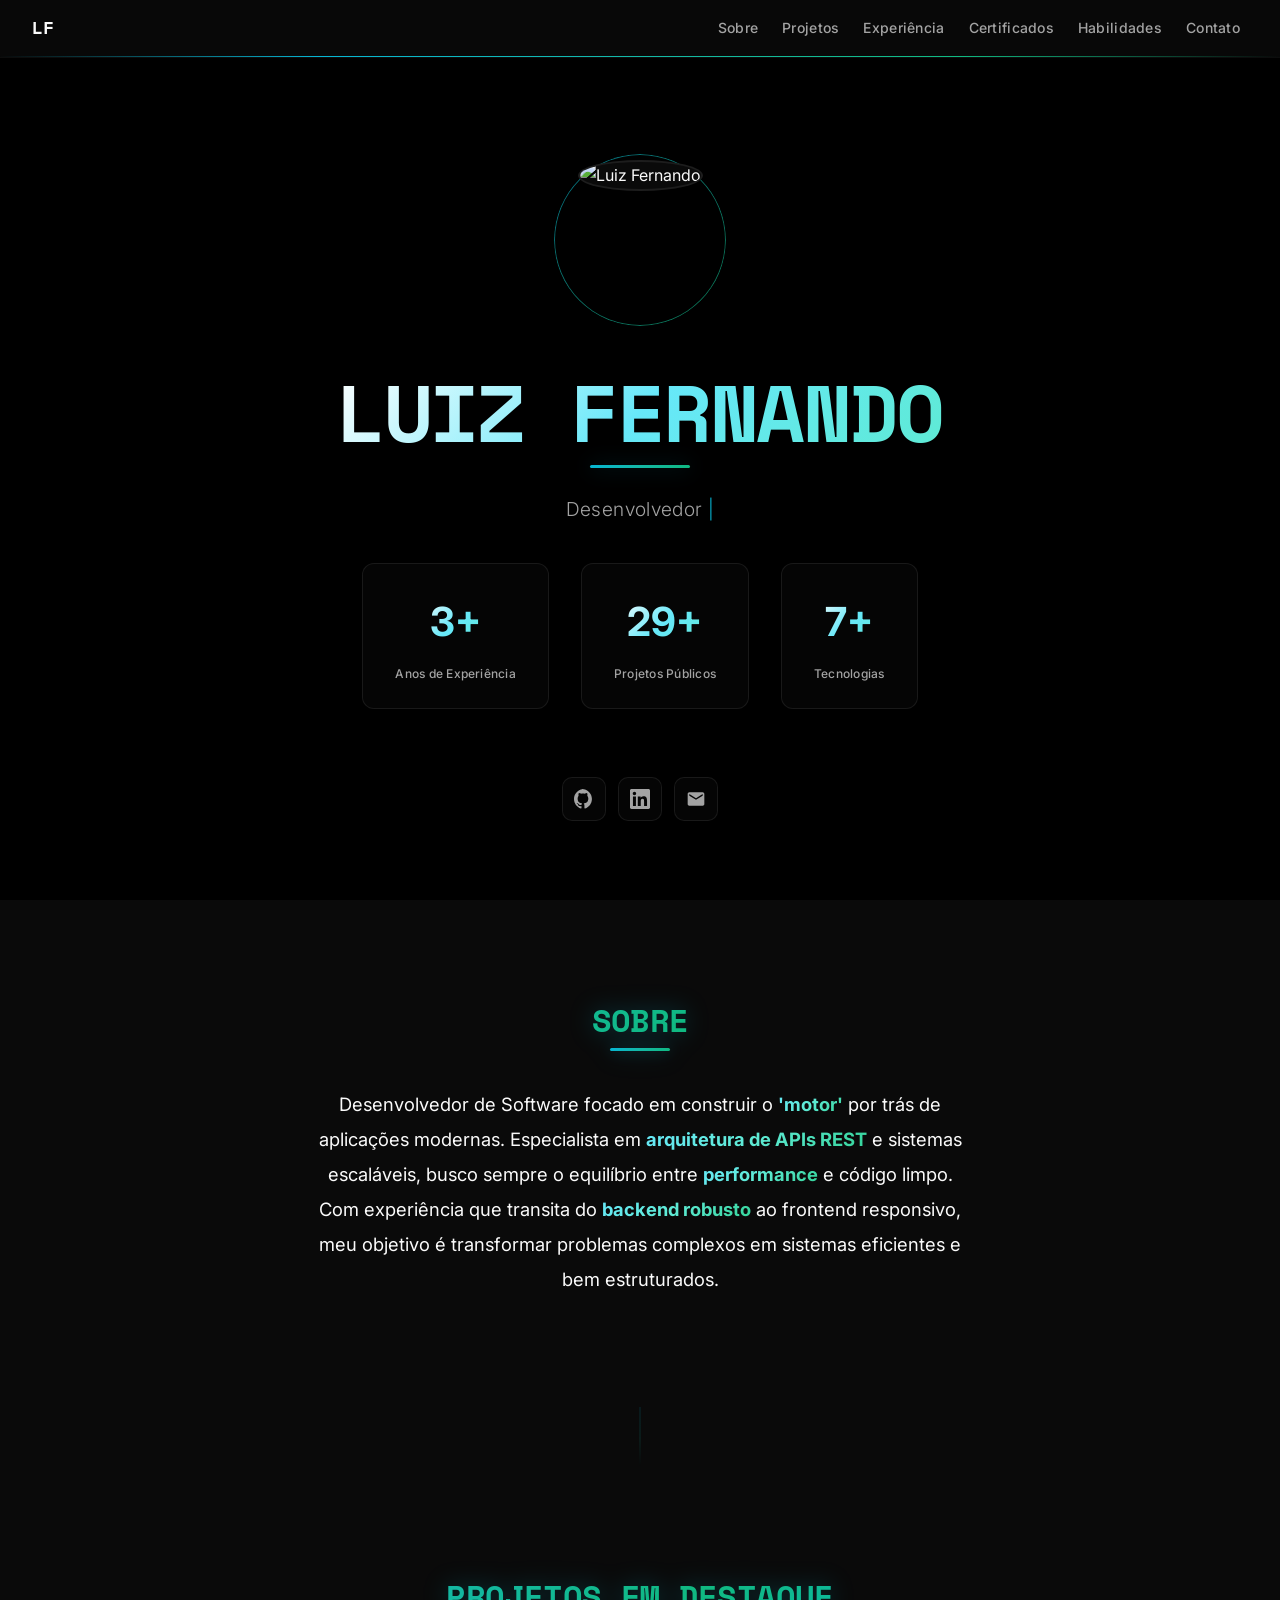
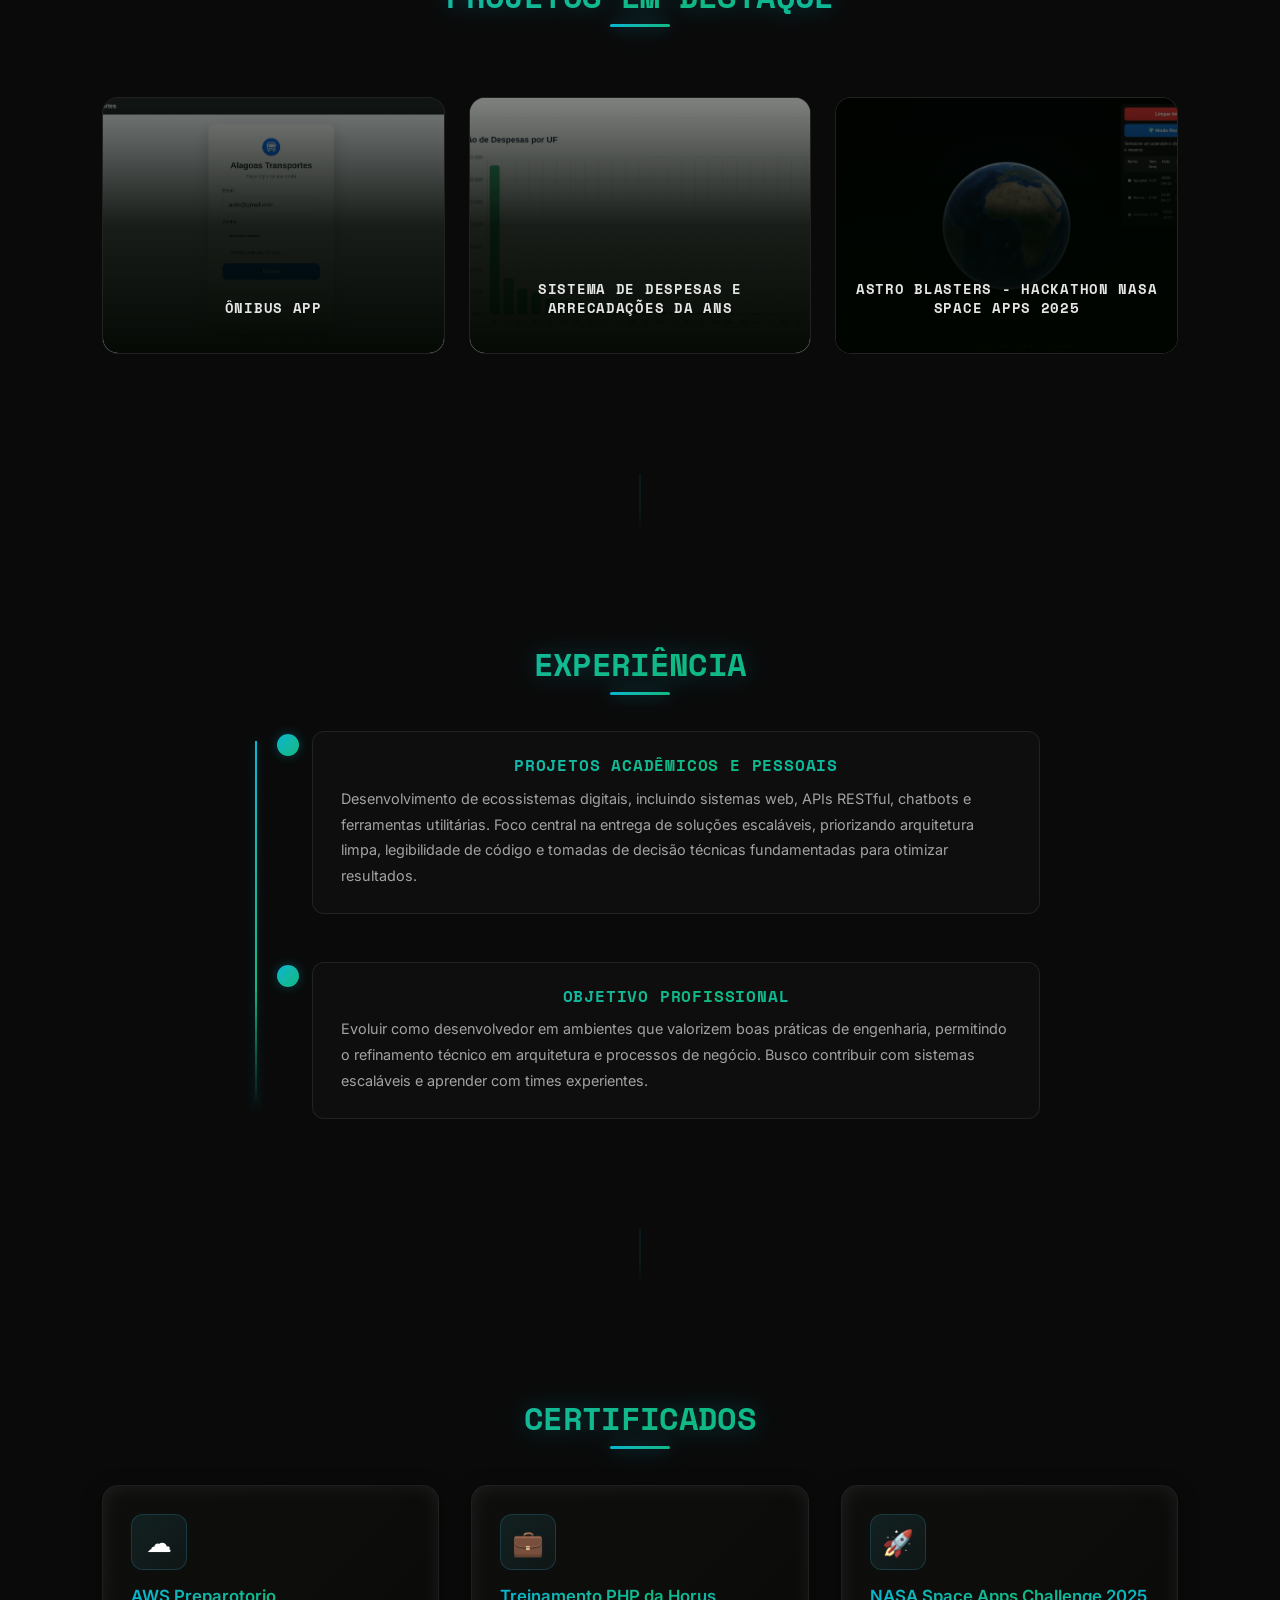
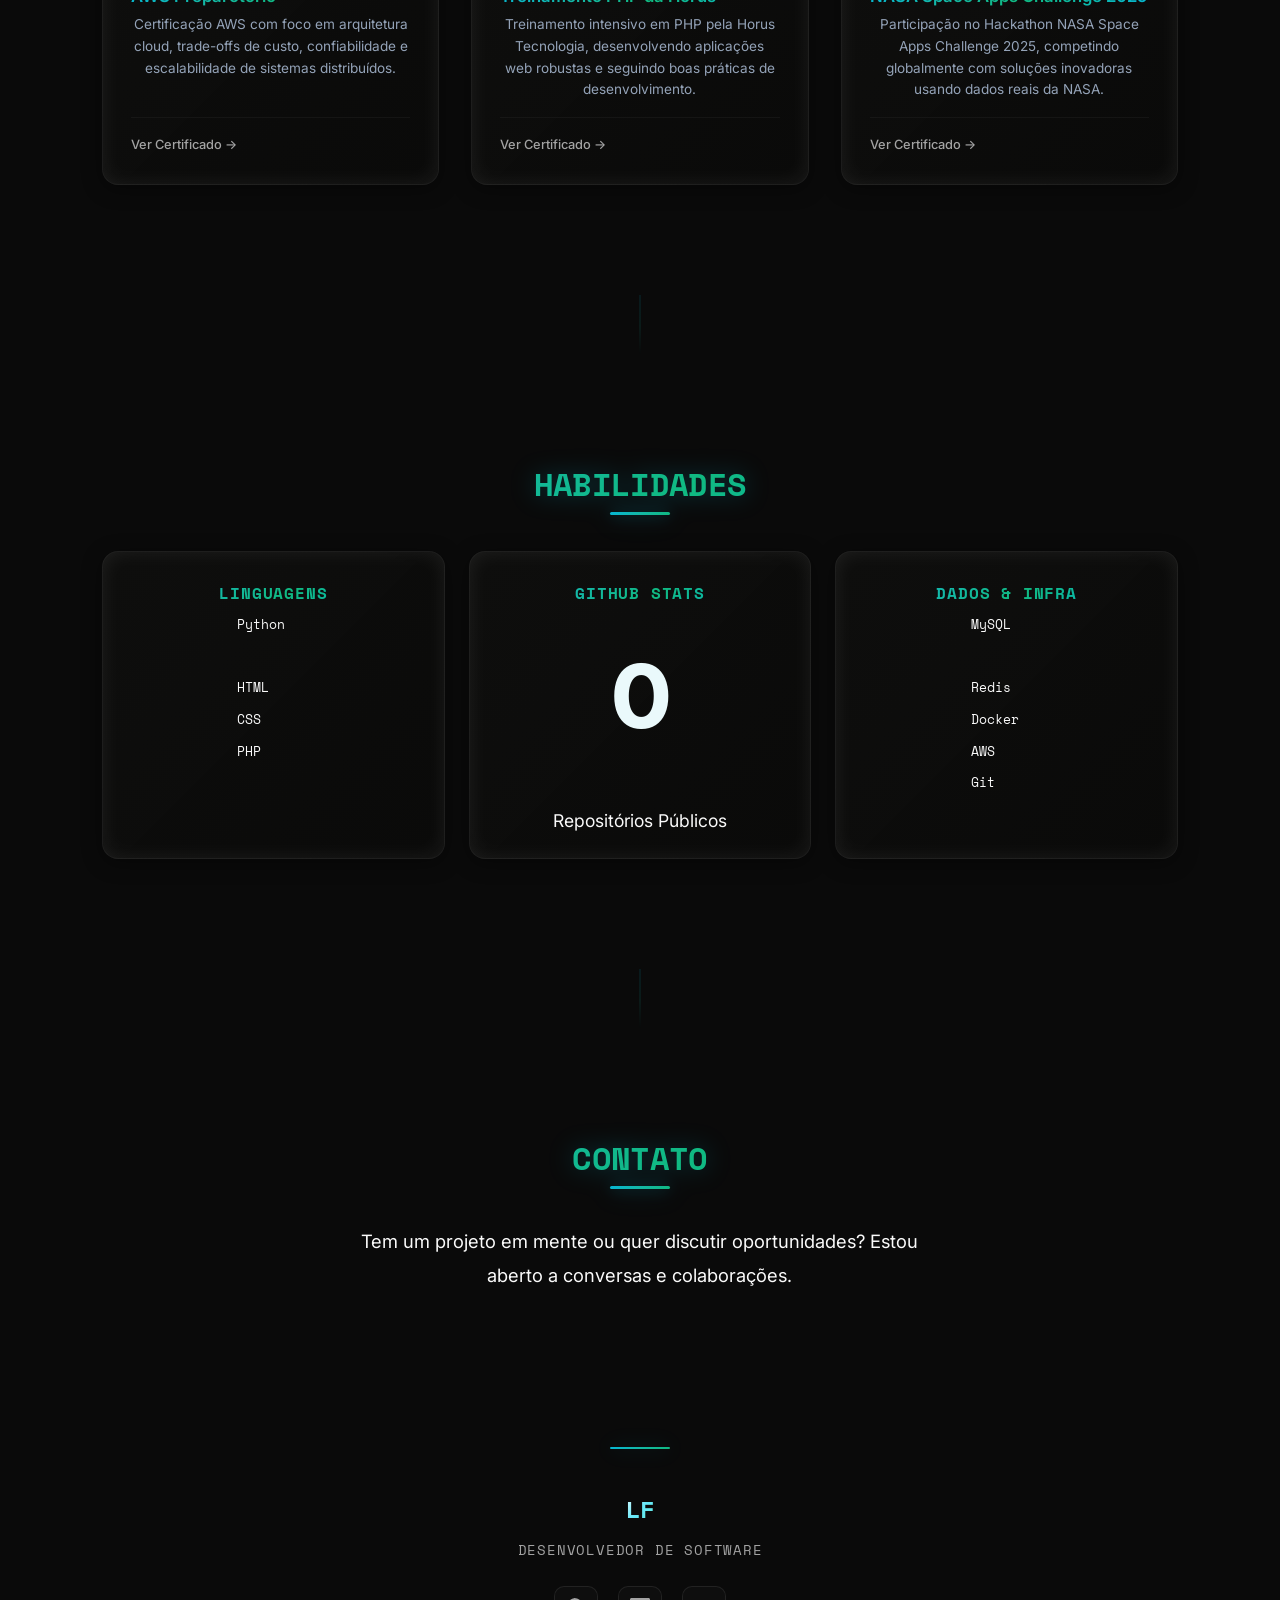
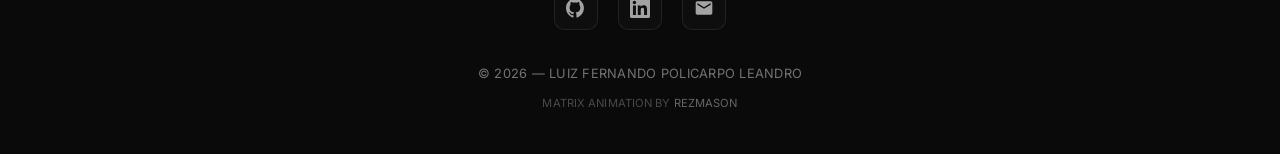
==== commit 5f0548a6: "final" ====
--- a/index.html
+++ b/index.html
@@ -232,7 +232,7 @@
           </div>
         </div>
         <div
-          class="row row-cols-1 row-cols-sm-2 row-cols-lg-3 g-2 reveal-stagger"
+          class="cert-grid reveal-stagger"
           id="projectsContainer"
         ></div>
       </section>
--- a/assets/styles.css
+++ b/assets/styles.css
@@ -720,12 +720,7 @@
 
 #projectsContainer {
 padding: 10px 0;
-row-gap: 1rem;
-column-gap: 1rem;
-}
-
-#projectsContainer > .col {
-margin-bottom: 0;
+gap: 1rem;
 }
 
 .project-card {
@@ -2373,8 +2368,7 @@
 }
 
 #projectsContainer {
-row-gap: 2rem;
-column-gap: 1.5rem;
+gap: 2rem 1.5rem;
 }
 
 .project-card {
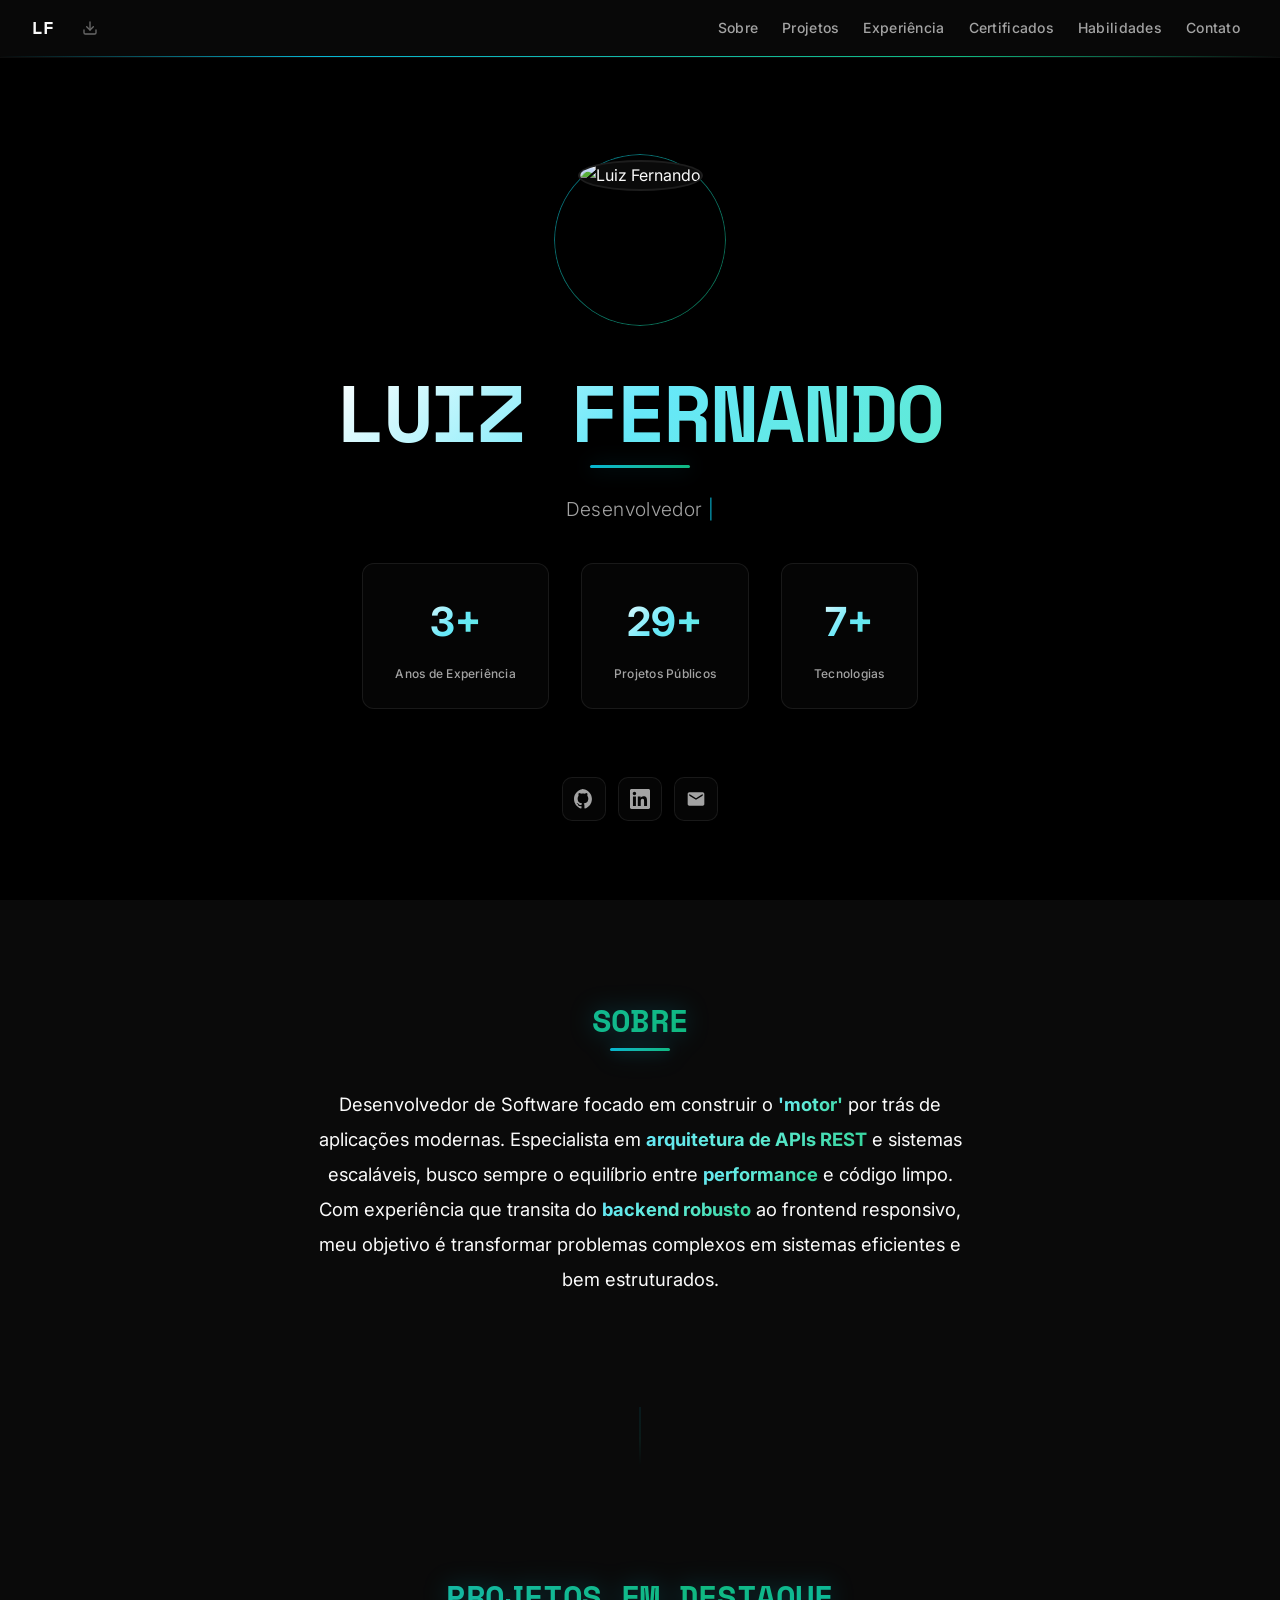
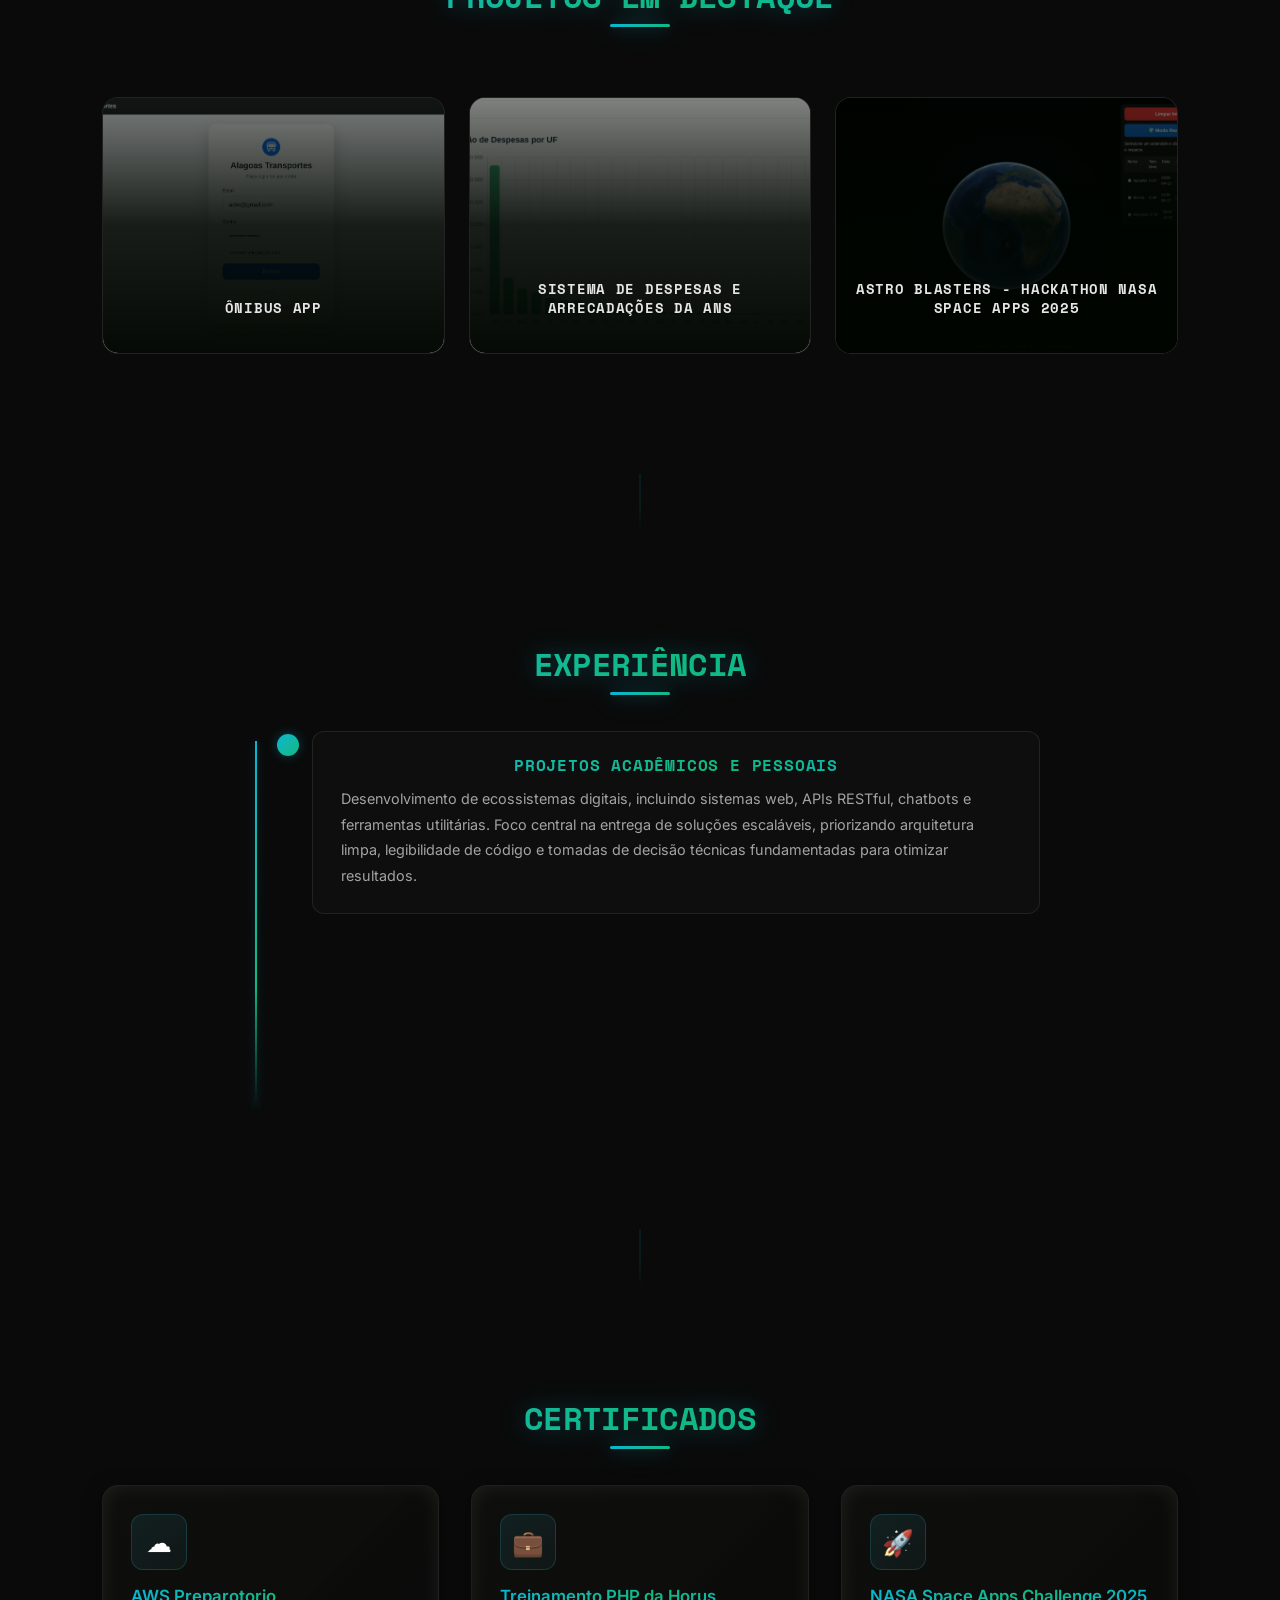
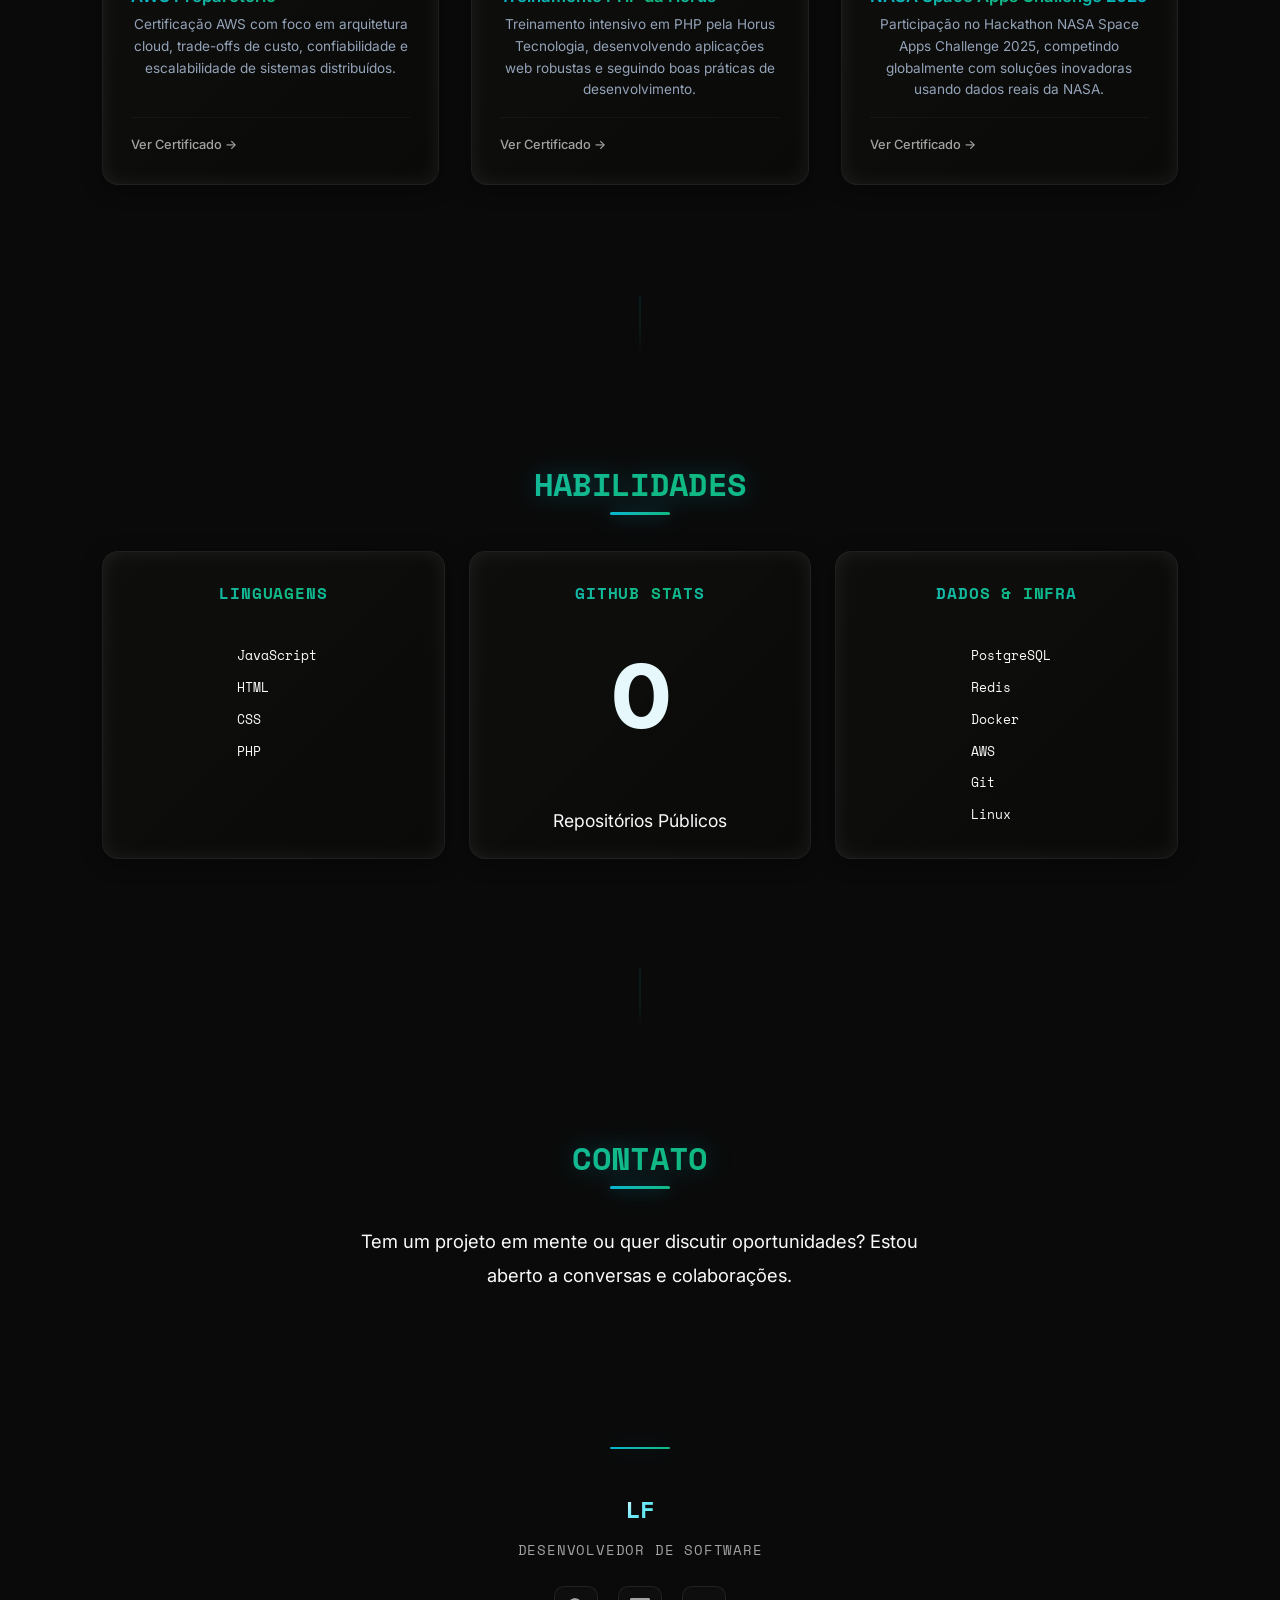
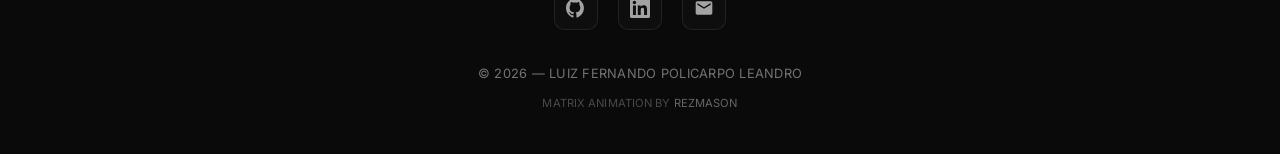
==== commit dc5303b8: "m" ====
--- a/index.html
+++ b/index.html
@@ -98,7 +98,11 @@
     <div class="scroll-progress" id="scrollProgress"></div>
     <nav class="navbar navbar-expand-lg fixed-top" id="navbar">
       <div class="container">
-        <span class="nav-logo"><a class="navbar-brand" href="#">LF</a></span>
+<span class="nav-logo"><a class="navbar-brand" href="#">LF</a>
+<a class="nav-resume-btn" href="https://drive.google.com/uc?export=view&id=1nEfiAe5Pzxn-KWE9QIY6yZls6I1dEE_N" target="_blank" rel="noopener noreferrer" aria-label="Baixar currículo">
+<svg viewBox="0 0 24 24" fill="none" stroke="currentColor" stroke-width="2" stroke-linecap="round" stroke-linejoin="round"><path d="M21 15v4a2 2 0 0 1-2 2H5a2 2 0 0 1-2-2v-4"/><polyline points="7 10 12 15 17 10"/><line x1="12" y1="15" x2="12" y2="3"/></svg>
+<span class="nav-resume-label">Currículo</span>
+</a></span>
         <button
           class="navbar-toggler"
           type="button"
@@ -128,10 +132,10 @@
             <li class="nav-item">
               <a class="nav-link" href="#habilidades">Habilidades</a>
             </li>
-            <li class="nav-item">
-              <a class="nav-link" href="#contato">Contato</a>
-            </li>
-          </ul>
+<li class="nav-item">
+<a class="nav-link" href="#contato">Contato</a>
+</li>
+</ul>
         </div>
       </div>
     </nav>
@@ -308,13 +312,12 @@
         <h2>Contato</h2>
         <div class="row justify-content-center">
           <div class="col-lg-8">
-            <p class="contact-intro anim-init">
-              Tem um projeto em mente ou quer discutir oportunidades? Estou
-              aberto a conversas e colaborações.
-            </p>
-          </div>
-        </div>
-      </section>
+<p class="contact-intro anim-init">
+Tem um projeto em mente ou quer discutir oportunidades? Estou
+aberto a conversas e colaborações.
+</p>
+</div>
+</section>
 
       <footer class="scroll-reveal" id="footer">
         <div class="footer-divider"></div>
--- a/assets/styles.css
+++ b/assets/styles.css
@@ -1,74 +1,78 @@
 :root {
---accent-cyan: #06b6d4;
---accent-cyan-light: #67e8f9;
---accent-cyan-dark: #0891b2;
---accent-cyan-dim: rgba(6, 182, 212, 0.15);
---accent-cyan-glow: rgba(6, 182, 212, 0.3);
-
---matrix-green: #10b981;
---matrix-green-light: #34d399;
---matrix-green-dark: #059669;
---matrix-green-dim: rgba(16, 185, 129, 0.1);
---matrix-green-glow: rgba(16, 185, 129, 0.2);
-
---accent-teal: #14b8a6;
---accent-teal-light: #5eead4;
---accent-teal-dim: rgba(20, 184, 166, 0.08);
---accent-teal-glow: rgba(20, 184, 166, 0.15);
-
---gradient-primary: linear-gradient(
-135deg,
-var(--accent-cyan) 0%,
-var(--accent-teal) 50%,
-var(--matrix-green) 100%
-);
-
---gradient-cyan-dominant: linear-gradient(
-135deg,
-var(--accent-cyan) 0%,
-var(--accent-teal) 30%,
-var(--matrix-green) 55%,
-var(--accent-cyan) 100%
-);
-
---gradient-text: linear-gradient(
-135deg,
-#ffffff 0%,
-var(--accent-cyan-light) 50%,
-var(--accent-teal-light) 100%
-);
-
---bg-deep: #0a0a0a;
---bg-surface: rgba(20, 20, 20, 0.6);
---bg-surface-hover: rgba(30, 30, 30, 0.8);
---text-primary: #fafafa;
---text-muted: #a3a3a3;
---text-subtle: #737373;
---border-subtle: rgba(255, 255, 255, 0.08);
-
---shadow-sm: 0 1px 2px rgba(0, 0, 0, 0.3);
---shadow-md: 0 4px 6px rgba(0, 0, 0, 0.4);
---shadow-lg: 0 10px 15px rgba(0, 0, 0, 0.5);
+  --accent-cyan: #06b6d4;
+  --accent-cyan-light: #67e8f9;
+  --accent-cyan-dark: #0891b2;
+  --accent-cyan-dim: rgba(6, 182, 212, 0.15);
+  --accent-cyan-glow: rgba(6, 182, 212, 0.3);
+
+  --matrix-green: #10b981;
+  --matrix-green-light: #34d399;
+  --matrix-green-dark: #059669;
+  --matrix-green-dim: rgba(16, 185, 129, 0.1);
+  --matrix-green-glow: rgba(16, 185, 129, 0.2);
+
+  --accent-teal: #14b8a6;
+  --accent-teal-light: #5eead4;
+  --accent-teal-dim: rgba(20, 184, 166, 0.08);
+  --accent-teal-glow: rgba(20, 184, 166, 0.15);
+
+  --gradient-primary: linear-gradient(
+    135deg,
+    var(--accent-cyan) 0%,
+    var(--accent-teal) 50%,
+    var(--matrix-green) 100%
+  );
+
+  --gradient-cyan-dominant: linear-gradient(
+    135deg,
+    var(--accent-cyan) 0%,
+    var(--accent-teal) 30%,
+    var(--matrix-green) 55%,
+    var(--accent-cyan) 100%
+  );
+
+  --gradient-text: linear-gradient(
+    135deg,
+    #ffffff 0%,
+    var(--accent-cyan-light) 50%,
+    var(--accent-teal-light) 100%
+  );
+
+  --bg-deep: #0a0a0a;
+  --bg-surface: rgba(20, 20, 20, 0.6);
+  --bg-surface-hover: rgba(30, 30, 30, 0.8);
+  --text-primary: #fafafa;
+  --text-muted: #a3a3a3;
+  --text-subtle: #737373;
+  --border-subtle: rgba(255, 255, 255, 0.08);
+
+  --shadow-sm: 0 1px 2px rgba(0, 0, 0, 0.3);
+  --shadow-md: 0 4px 6px rgba(0, 0, 0, 0.4);
+  --shadow-lg: 0 10px 15px rgba(0, 0, 0, 0.5);
 }
 
 * {
-box-sizing: border-box;
-margin: 0;
-padding: 0;
+  box-sizing: border-box;
+  margin: 0;
+  padding: 0;
 }
 
 html {
-scroll-behavior: smooth;
+  scroll-behavior: smooth;
 }
 
 body {
-font-family: "Inter", system-ui, -apple-system, sans-serif;
-background: var(--bg-deep);
-color: var(--text-primary);
-line-height: 1.7;
-position: relative;
-overflow-x: hidden;
-padding-top: 70px;
+  font-family:
+    "Inter",
+    system-ui,
+    -apple-system,
+    sans-serif;
+  background: var(--bg-deep);
+  color: var(--text-primary);
+  line-height: 1.7;
+  position: relative;
+  overflow-x: hidden;
+  padding-top: 70px;
 }
 
 h1,
@@ -81,9 +85,9 @@
 .skill-box h4,
 .close-btn,
 .carousel button {
-font-family: "Space Mono", monospace;
-text-transform: uppercase;
-letter-spacing: 0.05em;
+  font-family: "Space Mono", monospace;
+  text-transform: uppercase;
+  letter-spacing: 0.05em;
 }
 
 h1,
@@ -98,2341 +102,2675 @@
 .muted,
 .tags,
 .skill-box {
-text-align: center;
+  text-align: center;
 }
 
 p {
-font-size: clamp(1rem, 1.8vw, 1.1rem);
-color: var(--text-primary);
-line-height: 1.8;
+  font-size: clamp(1rem, 1.8vw, 1.1rem);
+  color: var(--text-primary);
+  line-height: 1.8;
 }
 
 .about,
 .contact,
 .muted {
-max-width: 750px;
-margin: 0 auto;
+  max-width: 750px;
+  margin: 0 auto;
 }
 
 .muted {
-color: var(--text-muted);
+  color: var(--text-muted);
 }
 
 /* ========================= NAVIGATION ========================= */
 
 .navbar {
-background: rgba(10, 10, 10, 0.8) !important;
-backdrop-filter: blur(20px);
--webkit-backdrop-filter: blur(20px);
-border-bottom: 1px solid transparent;
-border-image: linear-gradient(
-90deg,
-transparent,
-var(--accent-cyan),
-var(--accent-teal),
-var(--matrix-green),
-transparent
-) 1;
-box-shadow: 0 1px 0 rgba(255, 255, 255, 0.05);
-padding: 0.5rem 1rem;
+  background: rgba(10, 10, 10, 0.8) !important;
+  backdrop-filter: blur(20px);
+  -webkit-backdrop-filter: blur(20px);
+  border-bottom: 1px solid transparent;
+  border-image: linear-gradient(
+      90deg,
+      transparent,
+      var(--accent-cyan),
+      var(--accent-teal),
+      var(--matrix-green),
+      transparent
+    )
+    1;
+  box-shadow: 0 1px 0 rgba(255, 255, 255, 0.05);
+  padding: 0.5rem 1rem;
 }
 
 .navbar .container {
-max-width: 100%;
-padding: 0;
+  max-width: 100%;
+  padding: 0;
 }
 
 .navbar-brand {
-font-family: "Space Mono", monospace !important;
-font-weight: 600;
-color: var(--accent-cyan-light) !important;
-font-size: 1.1rem;
-letter-spacing: -0.02em;
+  font-family: "Space Mono", monospace !important;
+  font-weight: 600;
+  color: var(--accent-cyan-light) !important;
+  font-size: 1.1rem;
+  letter-spacing: -0.02em;
 }
 
 .navbar-toggler {
-border: none;
-background: transparent;
-padding: 8px;
-transition: all 0.2s ease;
+  border: none;
+  background: transparent;
+  padding: 8px;
+  transition: all 0.2s ease;
 }
 
 .navbar-toggler:hover {
-background: rgba(255, 255, 255, 0.05);
+  background: rgba(255, 255, 255, 0.05);
 }
 
 .navbar-toggler:focus {
-box-shadow: none;
-outline: none;
+  box-shadow: none;
+  outline: none;
 }
 
 .navbar-toggler-icon {
-background-image: url("data:image/svg+xml,%3csvg xmlns='http://www.w3.org/2000/svg' viewBox='0 0 30 30'%3e%3cpath stroke='rgba(255, 255, 255, 0.7)' stroke-linecap='round' stroke-miterlimit='10' stroke-width='2' d='M4 7h22M4 15h22M4 23h22'/%3e%3c/svg%3e");
+  background-image: url("data:image/svg+xml,%3csvg xmlns='http://www.w3.org/2000/svg' viewBox='0 0 30 30'%3e%3cpath stroke='rgba(255, 255, 255, 0.7)' stroke-linecap='round' stroke-miterlimit='10' stroke-width='2' d='M4 7h22M4 15h22M4 23h22'/%3e%3c/svg%3e");
 }
 
 .navbar-nav {
-gap: 0.5rem;
+  gap: 0.5rem;
 }
 
 .nav-link {
-color: var(--text-muted) !important;
-font-family: "Inter", sans-serif;
-font-size: 0.7rem;
-font-weight: 500;
-letter-spacing: 0.02em;
-transition: all 0.2s ease;
-position: relative;
-padding: 6px 10px;
+  color: var(--text-muted) !important;
+  font-family: "Inter", sans-serif;
+  font-size: 0.7rem;
+  font-weight: 500;
+  letter-spacing: 0.02em;
+  transition: all 0.2s ease;
+  position: relative;
+  padding: 6px 10px;
 }
 
 .nav-link::after {
-content: "";
-position: absolute;
-bottom: -4px;
-left: 0;
-width: 0;
-height: 2px;
-background: var(--gradient-primary);
-transition: width 0.3s cubic-bezier(0.4, 0, 0.2, 1);
-border-radius: 2px;
-box-shadow: 0 0 8px var(--accent-cyan-glow);
+  content: "";
+  position: absolute;
+  bottom: -4px;
+  left: 0;
+  width: 0;
+  height: 2px;
+  background: var(--gradient-primary);
+  transition: width 0.3s cubic-bezier(0.4, 0, 0.2, 1);
+  border-radius: 2px;
+  box-shadow: 0 0 8px var(--accent-cyan-glow);
 }
 
 .nav-link:hover,
 .nav-link.active {
-color: var(--accent-cyan-light) !important;
+  color: var(--accent-cyan-light) !important;
 }
 
 .nav-link:hover::after,
 .nav-link.active::after {
-width: 100%;
+  width: 100%;
 }
 
 .nav-logo a {
-padding: 0;
-color: var(--text-primary) !important;
-transition: all 0.3s cubic-bezier(0.16, 1, 0.3, 1);
+  padding: 0;
+  color: var(--text-primary) !important;
+  transition: all 0.3s cubic-bezier(0.16, 1, 0.3, 1);
 }
 
 .nav-logo a:hover {
-color: var(--accent-cyan-light) !important;
+  color: var(--accent-cyan-light) !important;
+}
+
+.nav-logo {
+  display: inline-flex;
+  align-items: center;
+  gap: 12px;
+}
+
+.nav-resume-btn {
+  display: inline-flex;
+  align-items: center;
+  gap: 8px;
+  padding: 8px 12px;
+  border-radius: 8px;
+  font-family: "Space Mono", monospace;
+  font-size: 0.7rem;
+  font-weight: 600;
+  letter-spacing: 0.05em;
+  text-transform: uppercase;
+  color: var(--text-subtle) !important;
+  border: 1px solid transparent;
+  background: transparent;
+  text-decoration: none;
+  transition:
+    color 0.3s ease,
+    border-color 0.3s ease,
+    background 0.3s ease,
+    box-shadow 0.3s ease;
+  white-space: nowrap;
+}
+
+.nav-resume-btn svg {
+  width: 16px;
+  height: 16px;
+  flex-shrink: 0;
+  opacity: 0.3;
+  transform: translateY(0);
+  transition:
+    opacity 0.4s ease,
+    transform 0.4s cubic-bezier(0.34, 1.56, 0.64, 1);
+}
+
+.nav-resume-label {
+  clip-path: inset(0 100% 0 0);
+  opacity: 0;
+  transform: translateX(-4px);
+  transition:
+    clip-path 0.4s cubic-bezier(0.34, 1.56, 0.64, 1),
+    opacity 0.3s ease 0.1s,
+    transform 0.4s cubic-bezier(0.34, 1.56, 0.64, 1) 0.05s;
+}
+
+.nav-resume-btn:hover {
+  color: var(--matrix-green-light) !important;
+  border-color: var(--matrix-green);
+  background: rgba(16, 185, 129, 0.1);
+  box-shadow:
+    0 0 16px var(--matrix-green-glow),
+    0 0 4px var(--matrix-green-dim);
+}
+
+.nav-resume-btn:hover svg {
+  opacity: 1;
+}
+
+.nav-resume-btn:hover .nav-resume-label {
+  clip-path: inset(0 0 0 0);
+  opacity: 1;
+  transform: translateX(0);
+}
+
+.nav-resume-btn svg {
+  width: 16px;
+  height: 16px;
+  flex-shrink: 0;
+  opacity: 0.4;
+  transition: opacity 0.3s ease;
+}
+
+.nav-resume-label {
+  clip-path: inset(0 100% 0 0);
+  opacity: 0;
+  margin: 8px 20px;
+  transition:
+    clip-path 0.3s cubic-bezier(0.16, 1, 0.3, 1),
+    opacity 0.25s ease 0.05s;
+  margin-left: 2px;
+}
+
+.nav-resume-btn:hover {
+  color: var(--matrix-green-light) !important;
+  border-color: var(--matrix-green);
+  background: rgba(16, 185, 129, 0.1);
+  box-shadow: 0 0 12px var(--matrix-green-glow);
+}
+
+.nav-resume-btn:hover svg {
+  opacity: 1;
+}
+
+.nav-resume-btn:hover .nav-resume-label {
+  clip-path: inset(0 0 0 0);
+  opacity: 1;
+}
+
+.nav-resume-btn:hover {
+  color: var(--matrix-green-light) !important;
+  border-color: var(--matrix-green);
+  background: rgba(16, 185, 129, 0.1);
+  box-shadow: 0 0 12px var(--matrix-green-glow);
+}
+
+.nav-resume-btn:hover svg {
+  opacity: 1;
+}
+
+.nav-resume-btn:hover .nav-resume-label {
+  width: auto;
+  opacity: 1;
+  margin: 8px 20px;
 }
 
 /* ========================= SCROLL PROGRESS ========================= */
 
 .scroll-progress {
-position: fixed;
-top: 0;
-left: 0;
-width: 0%;
-height: 3px;
-background: var(--gradient-primary);
-z-index: 9999;
-box-shadow: 0 0 12px var(--accent-cyan-glow);
-transition: width 0.1s linear;
+  position: fixed;
+  top: 0;
+  left: 0;
+  width: 0%;
+  height: 3px;
+  background: var(--gradient-primary);
+  z-index: 9999;
+  box-shadow: 0 0 12px var(--accent-cyan-glow);
+  transition: width 0.1s linear;
 }
 
 /* ========================= SCROLL ANIMATIONS ========================= */
 
 .scroll-reveal {
-opacity: 0;
-transform: translateY(30px);
-transition: opacity 1s cubic-bezier(0.215, 0.61, 0.355, 1),
-transform 1s cubic-bezier(0.215, 0.61, 0.355, 1);
-will-change: transform, opacity;
-scroll-margin-top: 24vh;
+  opacity: 0;
+  transform: translateY(30px);
+  transition:
+    opacity 1s cubic-bezier(0.215, 0.61, 0.355, 1),
+    transform 1s cubic-bezier(0.215, 0.61, 0.355, 1);
+  will-change: transform, opacity;
+  scroll-margin-top: 24vh;
 }
 
 .scroll-reveal.revealed {
-opacity: 1;
-transform: translateY(0);
+  opacity: 1;
+  transform: translateY(0);
 }
 
 .anim-init {
-opacity: 0;
-transform: translateY(-40px);
-transition: opacity 1.5s cubic-bezier(0.22, 1, 0.36, 1),
-transform 1.5s cubic-bezier(0.22, 1, 0.36, 1);
+  opacity: 0;
+  transform: translateY(-40px);
+  transition:
+    opacity 1.5s cubic-bezier(0.22, 1, 0.36, 1),
+    transform 1.5s cubic-bezier(0.22, 1, 0.36, 1);
 }
 
 .anim-init.visible {
-opacity: 1;
-transform: translateY(0);
+  opacity: 1;
+  transform: translateY(0);
 }
 
 .reveal-stagger > * {
-opacity: 0;
-transform: translateY(20px);
-transition: opacity 0.8s cubic-bezier(0.215, 0.61, 0.355, 1),
-transform 0.8s cubic-bezier(0.215, 0.61, 0.355, 1);
+  opacity: 0;
+  transform: translateY(20px);
+  transition:
+    opacity 0.8s cubic-bezier(0.215, 0.61, 0.355, 1),
+    transform 0.8s cubic-bezier(0.215, 0.61, 0.355, 1);
 }
 
 .reveal-stagger.revealed > * {
-opacity: 1;
-transform: translateY(0);
-}
-
-.reveal-stagger.revealed > *:nth-child(1) { transition-delay: 0.1s; }
-.reveal-stagger.revealed > *:nth-child(2) { transition-delay: 0.2s; }
-.reveal-stagger.revealed > *:nth-child(3) { transition-delay: 0.3s; }
-.reveal-stagger.revealed > *:nth-child(4) { transition-delay: 0.4s; }
+  opacity: 1;
+  transform: translateY(0);
+}
+
+.reveal-stagger.revealed > *:nth-child(1) {
+  transition-delay: 0.1s;
+}
+.reveal-stagger.revealed > *:nth-child(2) {
+  transition-delay: 0.2s;
+}
+.reveal-stagger.revealed > *:nth-child(3) {
+  transition-delay: 0.3s;
+}
+.reveal-stagger.revealed > *:nth-child(4) {
+  transition-delay: 0.4s;
+}
 
 /* ========================= LAYOUT ========================= */
 
 .main-container {
-padding: 0 1rem;
-position: relative;
-z-index: 3;
+  padding: 0 1rem;
+  position: relative;
+  z-index: 3;
 }
 
 .btn-outline-matrix {
-color: var(--text-primary);
-border: 1px solid var(--border-subtle);
-padding: 10px 16px;
-background: rgba(255, 255, 255, 0.03);
-font-size: 0.75rem;
-font-weight: 500;
-text-decoration: none;
-transition: all 0.2s cubic-bezier(0.4, 0, 0.2, 1);
-min-height: 44px;
-display: inline-flex;
-align-items: center;
-justify-content: center;
-gap: 8px;
-border-radius: 8px;
-letter-spacing: 0.02em;
-position: relative;
-overflow: hidden;
-width: 100%;
+  color: var(--text-primary);
+  border: 1px solid var(--border-subtle);
+  padding: 10px 16px;
+  background: rgba(255, 255, 255, 0.03);
+  font-size: 0.75rem;
+  font-weight: 500;
+  text-decoration: none;
+  transition: all 0.2s cubic-bezier(0.4, 0, 0.2, 1);
+  min-height: 44px;
+  display: inline-flex;
+  align-items: center;
+  justify-content: center;
+  gap: 8px;
+  border-radius: 8px;
+  letter-spacing: 0.02em;
+  position: relative;
+  overflow: hidden;
+  width: 100%;
 }
 
 .btn-outline-matrix::before {
-content: "";
-position: absolute;
-inset: -1px;
-border-radius: 9px;
-background: var(--gradient-cyan-dominant);
--webkit-mask: linear-gradient(#fff 0 0) content-box, linear-gradient(#fff 0 0);
--webkit-mask-composite: xor;
-mask-composite: exclude;
-opacity: 0;
-transition: opacity 0.3s ease;
-pointer-events: none;
+  content: "";
+  position: absolute;
+  inset: -1px;
+  border-radius: 9px;
+  background: var(--gradient-cyan-dominant);
+  -webkit-mask:
+    linear-gradient(#fff 0 0) content-box,
+    linear-gradient(#fff 0 0);
+  -webkit-mask-composite: xor;
+  mask-composite: exclude;
+  opacity: 0;
+  transition: opacity 0.3s ease;
+  pointer-events: none;
 }
 
 .btn-outline-matrix:hover {
-background: rgba(6, 182, 212, 0.15);
-border-color: transparent;
-transform: translateY(-1px);
-box-shadow: 0 4px 15px rgba(6, 182, 212, 0.2);
-color: var(--accent-cyan-light);
+  background: rgba(6, 182, 212, 0.15);
+  border-color: transparent;
+  transform: translateY(-1px);
+  box-shadow: 0 4px 15px rgba(6, 182, 212, 0.2);
+  color: var(--accent-cyan-light);
 }
 
 .btn-outline-matrix:hover::before {
-opacity: 1;
+  opacity: 1;
 }
 
 .btn-outline-matrix .social-icon {
-width: 18px;
-height: 18px;
-transition: all 0.2s ease;
-filter: drop-shadow(0 0 5px rgba(6, 182, 212, 0.3));
+  width: 18px;
+  height: 18px;
+  transition: all 0.2s ease;
+  filter: drop-shadow(0 0 5px rgba(6, 182, 212, 0.3));
 }
 
 .btn-outline-matrix:hover .social-icon {
-transform: scale(1.1);
-filter: drop-shadow(0 0 10px var(--accent-cyan));
+  transform: scale(1.1);
+  filter: drop-shadow(0 0 10px var(--accent-cyan));
 }
 
 section {
-margin-bottom: clamp(180px, 22vh, 280px);
-position: relative;
+  margin-bottom: clamp(180px, 22vh, 280px);
+  position: relative;
 }
 
 #contato {
-margin-bottom: clamp(40px, 6vh, 80px);
+  margin-bottom: clamp(40px, 6vh, 80px);
 }
 
 section::after {
-content: "";
-position: absolute;
-bottom: calc(clamp(180px, 22vh, 280px) / -2);
-left: 50%;
-transform: translateX(-50%) translateY(50%);
-width: 1px;
-height: 60px;
-background: linear-gradient(180deg, var(--accent-cyan), var(--accent-teal), transparent);
-opacity: 0.2;
+  content: "";
+  position: absolute;
+  bottom: calc(clamp(180px, 22vh, 280px) / -2);
+  left: 50%;
+  transform: translateX(-50%) translateY(50%);
+  width: 1px;
+  height: 60px;
+  background: linear-gradient(
+    180deg,
+    var(--accent-cyan),
+    var(--accent-teal),
+    transparent
+  );
+  opacity: 0.2;
 }
 
 section:last-of-type::after {
-display: none;
+  display: none;
 }
 
 section h2 {
-font-size: 1.5rem;
-margin-bottom: 40px;
-position: relative;
-display: block;
-text-align: center;
-font-weight: 600;
-letter-spacing: -0.02em;
-filter: drop-shadow(0 0 12px var(--accent-cyan-glow));
-background: var(--gradient-cyan-dominant);
--webkit-background-clip: text;
--webkit-text-fill-color: transparent;
-background-clip: text;
+  font-size: 1.5rem;
+  margin-bottom: 40px;
+  position: relative;
+  display: block;
+  text-align: center;
+  font-weight: 600;
+  letter-spacing: -0.02em;
+  filter: drop-shadow(0 0 12px var(--accent-cyan-glow));
+  background: var(--gradient-cyan-dominant);
+  -webkit-background-clip: text;
+  -webkit-text-fill-color: transparent;
+  background-clip: text;
 }
 
 section h2::after {
-content: "";
-position: absolute;
-bottom: -12px;
-left: 50%;
-transform: translateX(-50%);
-width: 60px;
-height: 3px;
-background: var(--gradient-primary);
-border-radius: 2px;
-box-shadow: 0 0 15px var(--accent-cyan-glow);
+  content: "";
+  position: absolute;
+  bottom: -12px;
+  left: 50%;
+  transform: translateX(-50%);
+  width: 60px;
+  height: 3px;
+  background: var(--gradient-primary);
+  border-radius: 2px;
+  box-shadow: 0 0 15px var(--accent-cyan-glow);
 }
 
 /* ========================= MATRIX BG ========================= */
 
 .matrix-bg {
-position: fixed;
-inset: 0;
-z-index: 1;
-overflow: hidden;
-background: #000;
-pointer-events: none;
+  position: fixed;
+  inset: 0;
+  z-index: 1;
+  overflow: hidden;
+  background: #000;
+  pointer-events: none;
 }
 
 .matrix-bg iframe {
-width: 100vw;
-height: 100vh;
-border: none;
-filter: brightness(0.3) contrast(1.1);
-opacity: 0.4;
+  width: 100vw;
+  height: 100vh;
+  border: none;
+  filter: brightness(0.3) contrast(1.1);
+  opacity: 0.4;
 }
 
 /* ========================= HEADER ========================= */
 
 header {
-display: flex;
-flex-direction: column;
-align-items: center;
-justify-content: center;
-gap: 28px;
-margin-bottom: clamp(120px, 14vh, 200px);
-margin-top: 70px;
-text-align: center;
-position: relative;
+  display: flex;
+  flex-direction: column;
+  align-items: center;
+  justify-content: center;
+  gap: 28px;
+  margin-bottom: clamp(120px, 14vh, 200px);
+  margin-top: 70px;
+  text-align: center;
+  position: relative;
 }
 
 .avatar {
-width: 110px;
-height: 110px;
-border-radius: 50%;
-overflow: visible;
-position: relative;
-flex-shrink: 0;
+  width: 110px;
+  height: 110px;
+  border-radius: 50%;
+  overflow: visible;
+  position: relative;
+  flex-shrink: 0;
 }
 
 .avatar img {
-width: 100%;
-height: 100%;
-object-fit: cover;
-border-radius: 50%;
-border: 2px solid var(--border-subtle);
-background: var(--bg-deep);
-transition: all 0.3s cubic-bezier(0.4, 0, 0.2, 1);
-position: relative;
-z-index: 2;
+  width: 100%;
+  height: 100%;
+  object-fit: cover;
+  border-radius: 50%;
+  border: 2px solid var(--border-subtle);
+  background: var(--bg-deep);
+  transition: all 0.3s cubic-bezier(0.4, 0, 0.2, 1);
+  position: relative;
+  z-index: 2;
 }
 
 .avatar:hover img {
-transform: scale(1.05);
-border-color: var(--accent-cyan);
-box-shadow: 0 8px 30px rgba(0, 220, 130, 0.15);
+  transform: scale(1.05);
+  border-color: var(--accent-cyan);
+  box-shadow: 0 8px 30px rgba(0, 220, 130, 0.15);
 }
 
 .avatar-ring {
-position: absolute;
-inset: -6px;
-border-radius: 50%;
-border: 1px solid transparent;
-background: var(--gradient-primary) border-box;
--webkit-mask: linear-gradient(#fff 0 0) padding-box, linear-gradient(#fff 0 0);
--webkit-mask-composite: xor;
-mask-composite: exclude;
-opacity: 0.6;
-animation: rotate 12s linear infinite;
+  position: absolute;
+  inset: -6px;
+  border-radius: 50%;
+  border: 1px solid transparent;
+  background: var(--gradient-primary) border-box;
+  -webkit-mask:
+    linear-gradient(#fff 0 0) padding-box,
+    linear-gradient(#fff 0 0);
+  -webkit-mask-composite: xor;
+  mask-composite: exclude;
+  opacity: 0.6;
+  animation: rotate 12s linear infinite;
 }
 
 @keyframes rotate {
-from { transform: rotate(0deg); }
-to { transform: rotate(360deg); }
+  from {
+    transform: rotate(0deg);
+  }
+  to {
+    transform: rotate(360deg);
+  }
 }
 
 .header-content {
-display: flex;
-flex-direction: column;
-align-items: center;
-gap: 20px;
+  display: flex;
+  flex-direction: column;
+  align-items: center;
+  gap: 20px;
 }
 
 h1 {
-font-size: clamp(2.5rem, 8vw, 5rem);
-font-weight: 700;
-margin-bottom: 16px;
-letter-spacing: -0.03em;
-line-height: 1.1;
-background: var(--gradient-text);
--webkit-background-clip: text;
--webkit-text-fill-color: transparent;
-background-clip: text;
-position: relative;
+  font-size: clamp(2.5rem, 8vw, 5rem);
+  font-weight: 700;
+  margin-bottom: 16px;
+  letter-spacing: -0.03em;
+  line-height: 1.1;
+  background: var(--gradient-text);
+  -webkit-background-clip: text;
+  -webkit-text-fill-color: transparent;
+  background-clip: text;
+  position: relative;
 }
 
 h1::after {
-content: "";
-position: absolute;
-bottom: -12px;
-left: 50%;
-transform: translateX(-50%);
-width: 100px;
-height: 3px;
-background: var(--gradient-primary);
-border-radius: 2px;
-box-shadow: 0 0 20px var(--accent-cyan-glow), 0 0 40px var(--accent-teal-glow);
+  content: "";
+  position: absolute;
+  bottom: -12px;
+  left: 50%;
+  transform: translateX(-50%);
+  width: 100px;
+  height: 3px;
+  background: var(--gradient-primary);
+  border-radius: 2px;
+  box-shadow:
+    0 0 20px var(--accent-cyan-glow),
+    0 0 40px var(--accent-teal-glow);
 }
 
 .subtitle {
-font-size: clamp(0.95rem, 2vw, 1.2rem);
-color: var(--text-muted);
-font-weight: 300;
-max-width: 650px;
-margin: 0 auto;
-letter-spacing: 0.02em;
-min-height: 1.5em;
+  font-size: clamp(0.95rem, 2vw, 1.2rem);
+  color: var(--text-muted);
+  font-weight: 300;
+  max-width: 650px;
+  margin: 0 auto;
+  letter-spacing: 0.02em;
+  min-height: 1.5em;
 }
 
 .typing-text {
-display: inline-block;
+  display: inline-block;
 }
 
 .typing-cursor {
-animation: blink 1s step-end infinite;
-color: var(--accent-cyan);
+  animation: blink 1s step-end infinite;
+  color: var(--accent-cyan);
 }
 
 @keyframes blink {
-0%, 50% { opacity: 1; }
-51%, 100% { opacity: 0; }
+  0%,
+  50% {
+    opacity: 1;
+  }
+  51%,
+  100% {
+    opacity: 0;
+  }
 }
 
 .header-stats {
-display: flex;
-flex-direction: column;
-gap: 10px;
-flex-wrap: wrap;
-justify-content: center;
-margin: 16px 0 24px;
+  display: flex;
+  flex-direction: column;
+  gap: 10px;
+  flex-wrap: wrap;
+  justify-content: center;
+  margin: 16px 0 24px;
 }
 
 .stat-item {
-display: flex;
-flex-direction: column;
-align-items: center;
-gap: 8px;
-padding: 10px;
-width: 100%;
-background: rgba(255, 255, 255, 0.02);
-border: 1px solid var(--border-subtle);
-border-radius: 12px;
-transition: all 0.3s cubic-bezier(0.4, 0, 0.2, 1);
-position: relative;
-overflow: hidden;
+  display: flex;
+  flex-direction: column;
+  align-items: center;
+  gap: 8px;
+  padding: 10px;
+  width: 100%;
+  background: rgba(255, 255, 255, 0.02);
+  border: 1px solid var(--border-subtle);
+  border-radius: 12px;
+  transition: all 0.3s cubic-bezier(0.4, 0, 0.2, 1);
+  position: relative;
+  overflow: hidden;
 }
 
 .stat-item::before {
-content: "";
-position: absolute;
-inset: -1px;
-border-radius: 13px;
-background: linear-gradient(135deg, var(--accent-cyan) 0%, var(--accent-teal) 50%, var(--matrix-green) 100%);
--webkit-mask: linear-gradient(#fff 0 0) content-box, linear-gradient(#fff 0 0);
--webkit-mask-composite: xor;
-mask-composite: exclude;
-opacity: 0;
-transition: opacity 0.4s ease;
-pointer-events: none;
+  content: "";
+  position: absolute;
+  inset: -1px;
+  border-radius: 13px;
+  background: linear-gradient(
+    135deg,
+    var(--accent-cyan) 0%,
+    var(--accent-teal) 50%,
+    var(--matrix-green) 100%
+  );
+  -webkit-mask:
+    linear-gradient(#fff 0 0) content-box,
+    linear-gradient(#fff 0 0);
+  -webkit-mask-composite: xor;
+  mask-composite: exclude;
+  opacity: 0;
+  transition: opacity 0.4s ease;
+  pointer-events: none;
 }
 
 .stat-item:hover {
-background: rgba(6, 182, 212, 0.08);
-border-color: transparent;
-transform: translateY(-2px);
-box-shadow: 0 0 20px var(--accent-cyan-glow);
+  background: rgba(6, 182, 212, 0.08);
+  border-color: transparent;
+  transform: translateY(-2px);
+  box-shadow: 0 0 20px var(--accent-cyan-glow);
 }
 
 .stat-item:hover::before {
-opacity: 1;
+  opacity: 1;
 }
 
 .stat-number {
-font-family: "Inter", sans-serif;
-font-size: 1.2rem;
-font-weight: 700;
-background: var(--gradient-text);
--webkit-background-clip: text;
--webkit-text-fill-color: transparent;
-background-clip: text;
+  font-family: "Inter", sans-serif;
+  font-size: 1.2rem;
+  font-weight: 700;
+  background: var(--gradient-text);
+  -webkit-background-clip: text;
+  -webkit-text-fill-color: transparent;
+  background-clip: text;
 }
 
 .stat-label {
-font-size: 0.65rem;
-color: var(--text-muted);
-font-weight: 500;
-letter-spacing: 0.02em;
+  font-size: 0.65rem;
+  color: var(--text-muted);
+  font-weight: 500;
+  letter-spacing: 0.02em;
 }
 
 /* ========================= LINKS ========================= */
 
 .links {
-margin-top: 24px;
-display: flex;
-flex-direction: column;
-justify-content: center;
-align-items: center;
-gap: 8px;
-flex-wrap: wrap;
-width: 100%;
+  margin-top: 24px;
+  display: flex;
+  flex-direction: column;
+  justify-content: center;
+  align-items: center;
+  gap: 8px;
+  flex-wrap: wrap;
+  width: 100%;
 }
 
 .links a {
-display: flex;
-align-items: center;
-justify-content: center;
-width: 100%;
-height: 44px;
-border-radius: 10px;
-border: 1px solid var(--border-subtle);
-background: rgba(255, 255, 255, 0.02);
-color: var(--text-muted);
-transition: all 0.3s cubic-bezier(0.16, 1, 0.3, 1);
-position: relative;
-overflow: hidden;
-padding: 0;
-text-decoration: none;
+  display: flex;
+  align-items: center;
+  justify-content: center;
+  width: 100%;
+  height: 44px;
+  border-radius: 10px;
+  border: 1px solid var(--border-subtle);
+  background: rgba(255, 255, 255, 0.02);
+  color: var(--text-muted);
+  transition: all 0.3s cubic-bezier(0.16, 1, 0.3, 1);
+  position: relative;
+  overflow: hidden;
+  padding: 0;
+  text-decoration: none;
 }
 
 .links a::before {
-content: "";
-position: absolute;
-inset: -1px;
-border-radius: 11px;
-background: var(--gradient-cyan-dominant);
--webkit-mask: linear-gradient(#fff 0 0) content-box, linear-gradient(#fff 0 0);
--webkit-mask-composite: xor;
-mask-composite: exclude;
-opacity: 0;
-transition: opacity 0.3s ease;
-pointer-events: none;
+  content: "";
+  position: absolute;
+  inset: -1px;
+  border-radius: 11px;
+  background: var(--gradient-cyan-dominant);
+  -webkit-mask:
+    linear-gradient(#fff 0 0) content-box,
+    linear-gradient(#fff 0 0);
+  -webkit-mask-composite: xor;
+  mask-composite: exclude;
+  opacity: 0;
+  transition: opacity 0.3s ease;
+  pointer-events: none;
 }
 
 .links a svg {
-width: 20px;
-height: 20px;
+  width: 20px;
+  height: 20px;
 }
 
 .links a:hover {
-color: var(--accent-cyan-light);
-border-color: transparent;
-background: rgba(6, 182, 212, 0.1);
-transform: translateY(-3px);
-box-shadow: 0 8px 20px rgba(6, 182, 212, 0.2);
+  color: var(--accent-cyan-light);
+  border-color: transparent;
+  background: rgba(6, 182, 212, 0.1);
+  transform: translateY(-3px);
+  box-shadow: 0 8px 20px rgba(6, 182, 212, 0.2);
 }
 
 .links a:hover::before {
-opacity: 1;
+  opacity: 1;
 }
 
 .social-icon {
-width: 18px;
-height: 18px;
-transition: transform 0.3s;
+  width: 18px;
+  height: 18px;
+  transition: transform 0.3s;
 }
 
 .links a:hover .social-icon,
 .social-link:hover .social-icon {
-transform: scale(1.1);
+  transform: scale(1.1);
 }
 
 .social-link {
-font-size: 0.8rem;
-font-weight: 600;
-padding: 10px 20px;
-background: var(--matrix-green-dim);
-color: var(--matrix-green);
-text-decoration: none;
-transition: all 0.3s cubic-bezier(0.16, 1, 0.3, 1);
-min-height: 42px;
-display: inline-flex;
-align-items: center;
-justify-content: center;
-gap: 8px;
-border-radius: 8px;
-backdrop-filter: blur(4px);
-letter-spacing: 0.05em;
-box-shadow: 0 0 10px var(--matrix-green-dim);
+  font-size: 0.8rem;
+  font-weight: 600;
+  padding: 10px 20px;
+  background: var(--matrix-green-dim);
+  color: var(--matrix-green);
+  text-decoration: none;
+  transition: all 0.3s cubic-bezier(0.16, 1, 0.3, 1);
+  min-height: 42px;
+  display: inline-flex;
+  align-items: center;
+  justify-content: center;
+  gap: 8px;
+  border-radius: 8px;
+  backdrop-filter: blur(4px);
+  letter-spacing: 0.05em;
+  box-shadow: 0 0 10px var(--matrix-green-dim);
 }
 
 .social-link:hover {
-background: rgba(0, 255, 65, 0.2);
-border-color: var(--matrix-green);
-transform: translateY(-2px);
-box-shadow: 0 8px 24px var(--matrix-green-glow);
+  background: rgba(0, 255, 65, 0.2);
+  border-color: var(--matrix-green);
+  transform: translateY(-2px);
+  box-shadow: 0 8px 24px var(--matrix-green-glow);
 }
 
 /* ========================= ABOUT ========================= */
 
 .about-text {
-font-size: clamp(1rem, 1.8vw, 1.15rem);
-line-height: 1.9;
-color: var(--text-primary);
-text-align: center;
-max-width: 700px;
-margin: 0 auto;
-padding: 0 16px;
+  font-size: clamp(1rem, 1.8vw, 1.15rem);
+  line-height: 1.9;
+  color: var(--text-primary);
+  text-align: center;
+  max-width: 700px;
+  margin: 0 auto;
+  padding: 0 16px;
 }
 
 .about-text strong {
-background: linear-gradient(135deg, var(--accent-cyan-light), var(--accent-teal-light), var(--matrix-green-light));
--webkit-background-clip: text;
--webkit-text-fill-color: transparent;
-background-clip: text;
-font-weight: 700;
+  background: linear-gradient(
+    135deg,
+    var(--accent-cyan-light),
+    var(--accent-teal-light),
+    var(--matrix-green-light)
+  );
+  -webkit-background-clip: text;
+  -webkit-text-fill-color: transparent;
+  background-clip: text;
+  font-weight: 700;
 }
 
 /* ========================= PROJECTS ========================= */
 
 #projectsContainer {
-padding: 10px 0;
-gap: 1rem;
+  padding: 10px 0;
+  gap: 1rem;
 }
 
 .project-card {
-background: rgba(255, 255, 255, 0.02);
-border: 1px solid var(--border-subtle);
-border-radius: 16px;
-position: relative;
-overflow: hidden;
-transition: all 0.3s cubic-bezier(0.4, 0, 0.2, 1);
-cursor: pointer;
-aspect-ratio: 4 / 3;
-height: 100%;
-min-height: 160px;
-opacity: 0;
-transform: translateY(20px);
+  background: rgba(255, 255, 255, 0.02);
+  border: 1px solid var(--border-subtle);
+  border-radius: 16px;
+  position: relative;
+  overflow: hidden;
+  transition: all 0.3s cubic-bezier(0.4, 0, 0.2, 1);
+  cursor: pointer;
+  aspect-ratio: 4 / 3;
+  height: 100%;
+  min-height: 160px;
+  opacity: 0;
+  transform: translateY(20px);
 }
 
 .project-card::before {
-content: "";
-position: absolute;
-inset: -1px;
-border-radius: 17px;
-background: linear-gradient(135deg, var(--accent-cyan), var(--matrix-green));
--webkit-mask: linear-gradient(#fff 0 0) content-box, linear-gradient(#fff 0 0);
--webkit-mask-composite: xor;
-mask-composite: exclude;
-opacity: 0;
-transition: opacity 0.4s;
-z-index: 3;
-pointer-events: none;
+  content: "";
+  position: absolute;
+  inset: -1px;
+  border-radius: 17px;
+  background: linear-gradient(135deg, var(--accent-cyan), var(--matrix-green));
+  -webkit-mask:
+    linear-gradient(#fff 0 0) content-box,
+    linear-gradient(#fff 0 0);
+  -webkit-mask-composite: xor;
+  mask-composite: exclude;
+  opacity: 0;
+  transition: opacity 0.4s;
+  z-index: 3;
+  pointer-events: none;
 }
 
 .project-card::after {
-content: "";
-position: absolute;
-top: -50%;
-left: -50%;
-width: 200%;
-height: 200%;
-background: radial-gradient(circle, var(--matrix-green-dim) 0%, transparent 70%);
-opacity: 0;
-transition: opacity 0.5s;
-z-index: 1;
-pointer-events: none;
+  content: "";
+  position: absolute;
+  top: -50%;
+  left: -50%;
+  width: 200%;
+  height: 200%;
+  background: radial-gradient(
+    circle,
+    var(--matrix-green-dim) 0%,
+    transparent 70%
+  );
+  opacity: 0;
+  transition: opacity 0.5s;
+  z-index: 1;
+  pointer-events: none;
 }
 
 .project-card:hover {
-transform: translateY(-6px) scale(1.03);
-border-color: var(--accent-cyan);
-z-index: 10;
-box-shadow: 0 20px 40px rgba(0, 0, 0, 0.4);
+  transform: translateY(-6px) scale(1.03);
+  border-color: var(--accent-cyan);
+  z-index: 10;
+  box-shadow: 0 20px 40px rgba(0, 0, 0, 0.4);
 }
 
 .project-card:hover::before {
-opacity: 1;
+  opacity: 1;
 }
 
 .project-card:hover::after {
-opacity: 0.3;
+  opacity: 0.3;
 }
 
 .project-card:hover .project-card-overlay {
-box-shadow: inset 0 0 30px rgba(0, 255, 65, 0.05);
+  box-shadow: inset 0 0 30px rgba(0, 255, 65, 0.05);
 }
 
 .project-card img {
-width: 100%;
-height: 100%;
-object-fit: cover;
-opacity: 0;
-transition: opacity 0.6s cubic-bezier(0.16, 1, 0.3, 1), transform 0.7s cubic-bezier(0.16, 1, 0.3, 1);
-position: relative;
-z-index: 0;
+  width: 100%;
+  height: 100%;
+  object-fit: cover;
+  opacity: 0;
+  transition:
+    opacity 0.6s cubic-bezier(0.16, 1, 0.3, 1),
+    transform 0.7s cubic-bezier(0.16, 1, 0.3, 1);
+  position: relative;
+  z-index: 0;
 }
 
 .project-card img.loaded {
-opacity: 0.7;
-transform: scale(1);
+  opacity: 0.7;
+  transform: scale(1);
 }
 
 .project-card:hover img.loaded {
-transform: scale(1.05);
-opacity: 0.5;
+  transform: scale(1.05);
+  opacity: 0.5;
 }
 
 .project-card-overlay {
-position: absolute;
-inset: 0;
-background: linear-gradient(to top, rgba(0, 5, 0, 0.98) 0%, rgba(0, 5, 0, 0.9) 50%, rgba(0, 5, 0, 0.5) 100%);
-display: flex;
-flex-direction: column;
-justify-content: flex-end;
-padding: 16px;
-transition: all 0.5s cubic-bezier(0.16, 1, 0.3, 1);
-z-index: 2;
+  position: absolute;
+  inset: 0;
+  background: linear-gradient(
+    to top,
+    rgba(0, 5, 0, 0.98) 0%,
+    rgba(0, 5, 0, 0.9) 50%,
+    rgba(0, 5, 0, 0.5) 100%
+  );
+  display: flex;
+  flex-direction: column;
+  justify-content: flex-end;
+  padding: 16px;
+  transition: all 0.5s cubic-bezier(0.16, 1, 0.3, 1);
+  z-index: 2;
 }
 
 .project-card-overlay::before {
-content: "";
-position: absolute;
-top: 0;
-left: -100%;
-width: 100%;
-height: 100%;
-background: linear-gradient(90deg, transparent, rgba(0, 255, 65, 0.03), transparent);
-transition: left 0.7s ease;
-z-index: -1;
+  content: "";
+  position: absolute;
+  top: 0;
+  left: -100%;
+  width: 100%;
+  height: 100%;
+  background: linear-gradient(
+    90deg,
+    transparent,
+    rgba(0, 255, 65, 0.03),
+    transparent
+  );
+  transition: left 0.7s ease;
+  z-index: -1;
 }
 
 .project-card:hover .project-card-overlay::before {
-left: 100%;
+  left: 100%;
 }
 
 .project-card:hover .project-card-overlay {
-background: linear-gradient(to top, rgba(0, 5, 0, 0.98) 0%, rgba(0, 5, 0, 0.95) 60%, rgba(0, 5, 0, 0.8) 100%);
-padding: 18px;
+  background: linear-gradient(
+    to top,
+    rgba(0, 5, 0, 0.98) 0%,
+    rgba(0, 5, 0, 0.95) 60%,
+    rgba(0, 5, 0, 0.8) 100%
+  );
+  padding: 18px;
 }
 
 .project-card h3 {
-margin-bottom: 0;
-font-size: 0.9rem;
-color: #e5e5e5;
-transform: none;
-opacity: 1;
-transition: all 0.4s ease;
-position: relative;
-z-index: 1;
-font-weight: 700;
-line-height: 1.3;
+  margin-bottom: 0;
+  font-size: 0.9rem;
+  color: #e5e5e5;
+  transform: none;
+  opacity: 1;
+  transition: all 0.4s ease;
+  position: relative;
+  z-index: 1;
+  font-weight: 700;
+  line-height: 1.3;
 }
 
 .project-card:hover h3 {
-color: var(--accent-cyan-light);
-margin-bottom: 8px;
-background: var(--gradient-cyan-dominant);
--webkit-background-clip: text;
--webkit-text-fill-color: transparent;
-background-clip: text;
+  color: var(--accent-cyan-light);
+  margin-bottom: 8px;
+  background: var(--gradient-cyan-dominant);
+  -webkit-background-clip: text;
+  -webkit-text-fill-color: transparent;
+  background-clip: text;
 }
 
 .project-card h3::after {
-content: "";
-position: absolute;
-bottom: -4px;
-left: 0;
-width: 0;
-height: 1px;
-background: var(--gradient-cyan-dominant);
-transition: width 0.4s ease;
-opacity: 0;
+  content: "";
+  position: absolute;
+  bottom: -4px;
+  left: 0;
+  width: 0;
+  height: 1px;
+  background: var(--gradient-cyan-dominant);
+  transition: width 0.4s ease;
+  opacity: 0;
 }
 
 .project-card:hover h3::after {
-width: 40px;
-opacity: 1;
+  width: 40px;
+  opacity: 1;
 }
 
 .project-card-badges {
-display: flex;
-gap: 6px;
-flex-wrap: wrap;
-margin-bottom: 8px;
-opacity: 0;
-transform: translateY(10px);
-transition: all 0.5s cubic-bezier(0.16, 1, 0.3, 1) 0.1s;
-max-height: 0;
-position: relative;
-z-index: 1;
+  display: flex;
+  gap: 6px;
+  flex-wrap: wrap;
+  margin-bottom: 8px;
+  opacity: 0;
+  transform: translateY(10px);
+  transition: all 0.5s cubic-bezier(0.16, 1, 0.3, 1) 0.1s;
+  max-height: 0;
+  position: relative;
+  z-index: 1;
 }
 
 .project-card:hover .project-card-badges {
-opacity: 1;
-transform: translateY(0);
-max-height: 50px;
+  opacity: 1;
+  transform: translateY(0);
+  max-height: 50px;
 }
 
 .project-badge {
-font-size: 0.7rem;
-padding: 4px 10px;
-background: rgba(255, 255, 255, 0.05);
-border: 1px solid var(--border-subtle);
-border-radius: 6px;
-color: var(--text-muted);
-font-weight: 500;
-transition: all 0.2s ease;
-position: relative;
-overflow: hidden;
+  font-size: 0.7rem;
+  padding: 4px 10px;
+  background: rgba(255, 255, 255, 0.05);
+  border: 1px solid var(--border-subtle);
+  border-radius: 6px;
+  color: var(--text-muted);
+  font-weight: 500;
+  transition: all 0.2s ease;
+  position: relative;
+  overflow: hidden;
 }
 
 .project-badge::before {
-content: "";
-position: absolute;
-top: 0;
-left: -100%;
-width: 100%;
-height: 100%;
-background: linear-gradient(90deg, transparent, var(--border-subtle), transparent);
-transition: left 0.5s ease;
+  content: "";
+  position: absolute;
+  top: 0;
+  left: -100%;
+  width: 100%;
+  height: 100%;
+  background: linear-gradient(
+    90deg,
+    transparent,
+    var(--border-subtle),
+    transparent
+  );
+  transition: left 0.5s ease;
 }
 
 .project-card:hover .project-badge {
-background: rgba(6, 182, 212, 0.2);
-border-color: var(--accent-cyan);
-color: var(--accent-cyan-light);
+  background: rgba(6, 182, 212, 0.2);
+  border-color: var(--accent-cyan);
+  color: var(--accent-cyan-light);
 }
 
 .project-card:hover .project-badge::before {
-left: 100%;
+  left: 100%;
 }
 
 .project-badge:hover {
-background: rgba(6, 182, 212, 0.2);
-border-color: var(--accent-cyan);
-color: var(--accent-cyan-light);
+  background: rgba(6, 182, 212, 0.2);
+  border-color: var(--accent-cyan);
+  color: var(--accent-cyan-light);
 }
 
 .project-summary {
-font-size: 0.8rem;
-color: #cbd5e1;
-line-height: 1.4;
-display: -webkit-box;
--webkit-line-clamp: 2;
--webkit-box-orient: vertical;
-overflow: hidden;
-margin-bottom: 10px;
-transform: translateY(10px);
-opacity: 0;
-max-height: 0;
-transition: all 0.5s cubic-bezier(0.16, 1, 0.3, 1) 0.05s;
-position: relative;
-z-index: 1;
+  font-size: 0.8rem;
+  color: #cbd5e1;
+  line-height: 1.4;
+  display: -webkit-box;
+  -webkit-line-clamp: 2;
+  -webkit-box-orient: vertical;
+  overflow: hidden;
+  margin-bottom: 10px;
+  transform: translateY(10px);
+  opacity: 0;
+  max-height: 0;
+  transition: all 0.5s cubic-bezier(0.16, 1, 0.3, 1) 0.05s;
+  position: relative;
+  z-index: 1;
 }
 
 .project-card:hover .project-summary {
-transform: translateY(0);
-opacity: 1;
-max-height: 80px;
+  transform: translateY(0);
+  opacity: 1;
+  max-height: 80px;
 }
 
 .project-card .view-btn {
-display: inline-flex;
-align-items: center;
-gap: 6px;
-padding: 6px 12px;
-background: var(--border-subtle);
-border-radius: 6px;
-font-family: "Space Mono", monospace;
-font-size: 0.65rem;
-color: var(--accent-cyan-light);
-border: 1px solid var(--border-subtle);
-transform: translateY(10px);
-opacity: 0;
-max-height: 0;
-padding-top: 0;
-padding-bottom: 0;
-transition: all 0.5s cubic-bezier(0.16, 1, 0.3, 1) 0.15s;
-letter-spacing: 0.05em;
-position: relative;
-z-index: 1;
-width: fit-content;
-box-shadow: 0 0 8px var(--border-subtle);
+  display: inline-flex;
+  align-items: center;
+  gap: 6px;
+  padding: 6px 12px;
+  background: var(--border-subtle);
+  border-radius: 6px;
+  font-family: "Space Mono", monospace;
+  font-size: 0.65rem;
+  color: var(--accent-cyan-light);
+  border: 1px solid var(--border-subtle);
+  transform: translateY(10px);
+  opacity: 0;
+  max-height: 0;
+  padding-top: 0;
+  padding-bottom: 0;
+  transition: all 0.5s cubic-bezier(0.16, 1, 0.3, 1) 0.15s;
+  letter-spacing: 0.05em;
+  position: relative;
+  z-index: 1;
+  width: fit-content;
+  box-shadow: 0 0 8px var(--border-subtle);
 }
 
 .project-card .view-btn::before {
-content: "";
-position: absolute;
-inset: 0;
-border-radius: 6px;
-background: linear-gradient(90deg, transparent, rgba(6, 182, 212, 0.15), transparent);
-opacity: 0;
-transition: opacity 0.3s ease;
+  content: "";
+  position: absolute;
+  inset: 0;
+  border-radius: 6px;
+  background: linear-gradient(
+    90deg,
+    transparent,
+    rgba(6, 182, 212, 0.15),
+    transparent
+  );
+  opacity: 0;
+  transition: opacity 0.3s ease;
 }
 
 .project-card .view-btn:hover::before {
-opacity: 1;
+  opacity: 1;
 }
 
 .project-card:hover .view-btn {
-transform: translateY(0);
-opacity: 1;
-background: rgba(6, 182, 212, 0.25);
-padding: 6px 12px;
-max-height: 32px;
-box-shadow: 0 0 20px var(--matrix-green-glow);
-border-color: var(--accent-cyan);
+  transform: translateY(0);
+  opacity: 1;
+  background: rgba(6, 182, 212, 0.25);
+  padding: 6px 12px;
+  max-height: 32px;
+  box-shadow: 0 0 20px var(--matrix-green-glow);
+  border-color: var(--accent-cyan);
 }
 
 .project-card.revealed {
-opacity: 1;
-transform: translateY(0);
-transition: all 0.6s cubic-bezier(0.22, 1, 0.36, 1);
+  opacity: 1;
+  transform: translateY(0);
+  transition: all 0.6s cubic-bezier(0.22, 1, 0.36, 1);
 }
 
 .project-card-images-count {
-position: absolute;
-top: 10px;
-right: 10px;
-background: rgba(10, 10, 9, 0.8);
-backdrop-filter: blur(8px);
-padding: 4px 8px;
-border-radius: 6px;
-font-size: 0.65rem;
-color: var(--accent-cyan-light);
-z-index: 4;
-border: 1px solid transparent;
-font-family: "Space Mono", monospace;
-opacity: 0;
-transition: opacity 0.3s;
-box-shadow: 0 0 8px var(--border-subtle);
-overflow: hidden;
+  position: absolute;
+  top: 10px;
+  right: 10px;
+  background: rgba(10, 10, 9, 0.8);
+  backdrop-filter: blur(8px);
+  padding: 4px 8px;
+  border-radius: 6px;
+  font-size: 0.65rem;
+  color: var(--accent-cyan-light);
+  z-index: 4;
+  border: 1px solid transparent;
+  font-family: "Space Mono", monospace;
+  opacity: 0;
+  transition: opacity 0.3s;
+  box-shadow: 0 0 8px var(--border-subtle);
+  overflow: hidden;
 }
 
 .project-card-images-count::before {
-content: "";
-position: absolute;
-inset: -1px;
-border-radius: 7px;
-background: var(--gradient-cyan-dominant);
--webkit-mask: linear-gradient(#fff 0 0) content-box, linear-gradient(#fff 0 0);
--webkit-mask-composite: xor;
-mask-composite: exclude;
-opacity: 0;
-transition: opacity 0.4s ease;
-pointer-events: none;
+  content: "";
+  position: absolute;
+  inset: -1px;
+  border-radius: 7px;
+  background: var(--gradient-cyan-dominant);
+  -webkit-mask:
+    linear-gradient(#fff 0 0) content-box,
+    linear-gradient(#fff 0 0);
+  -webkit-mask-composite: xor;
+  mask-composite: exclude;
+  opacity: 0;
+  transition: opacity 0.4s ease;
+  pointer-events: none;
 }
 
 .project-card:hover .project-card-images-count {
-opacity: 1;
+  opacity: 1;
 }
 
 .project-card:hover .project-card-images-count::before {
-opacity: 1;
+  opacity: 1;
 }
 
 /* ========================= MODAL ========================= */
 
 .project-modal {
-position: fixed;
-inset: 0;
-z-index: 999;
-display: none;
-justify-content: center;
-align-items: flex-start;
-background: rgba(0, 0, 0, 0.75);
-backdrop-filter: blur(16px);
--webkit-backdrop-filter: blur(16px);
-padding: 80px 16px 40px;
-overflow-y: auto;
+  position: fixed;
+  inset: 0;
+  z-index: 999;
+  display: none;
+  justify-content: center;
+  align-items: flex-start;
+  background: rgba(0, 0, 0, 0.75);
+  backdrop-filter: blur(16px);
+  -webkit-backdrop-filter: blur(16px);
+  padding: 80px 16px 40px;
+  overflow-y: auto;
 }
 
 .project-modal.active {
-display: flex;
+  display: flex;
 }
 
 .modal-content {
-background: linear-gradient(160deg, #0f0f0e 0%, #0a0a09 50%, #0f0f0e 100%);
-border: 1px solid var(--border-subtle);
-border-radius: 16px;
-width: 100%;
-max-width: 780px;
-position: relative;
-overflow: hidden;
-box-shadow: 0 32px 64px rgba(0, 0, 0, 0.6), 0 0 80px var(--border-subtle);
-animation: modalFadeIn 0.35s cubic-bezier(0.16, 1, 0.3, 1);
+  background: linear-gradient(160deg, #0f0f0e 0%, #0a0a09 50%, #0f0f0e 100%);
+  border: 1px solid var(--border-subtle);
+  border-radius: 16px;
+  width: 100%;
+  max-width: 780px;
+  position: relative;
+  overflow: hidden;
+  box-shadow:
+    0 32px 64px rgba(0, 0, 0, 0.6),
+    0 0 80px var(--border-subtle);
+  animation: modalFadeIn 0.35s cubic-bezier(0.16, 1, 0.3, 1);
 }
 
 .modal-content::before {
-content: "";
-position: absolute;
-inset: -1px;
-border-radius: 17px;
-background: var(--gradient-cyan-dominant);
--webkit-mask: linear-gradient(#fff 0 0) content-box, linear-gradient(#fff 0 0);
--webkit-mask-composite: xor;
-mask-composite: exclude;
-opacity: 0.4;
-pointer-events: none;
+  content: "";
+  position: absolute;
+  inset: -1px;
+  border-radius: 17px;
+  background: var(--gradient-cyan-dominant);
+  -webkit-mask:
+    linear-gradient(#fff 0 0) content-box,
+    linear-gradient(#fff 0 0);
+  -webkit-mask-composite: xor;
+  mask-composite: exclude;
+  opacity: 0.4;
+  pointer-events: none;
 }
 
 @keyframes modalFadeIn {
-from { opacity: 0; transform: scale(0.96) translateY(20px); }
-to { opacity: 1; transform: scale(1) translateY(0); }
+  from {
+    opacity: 0;
+    transform: scale(0.96) translateY(20px);
+  }
+  to {
+    opacity: 1;
+    transform: scale(1) translateY(0);
+  }
 }
 
 .modal-inner {
-padding: 28px 20px;
-overflow-y: auto;
-max-height: 90vh;
-scrollbar-width: none;
+  padding: 28px 20px;
+  overflow-y: auto;
+  max-height: 90vh;
+  scrollbar-width: none;
 }
 
 .modal-inner::-webkit-scrollbar {
-display: none;
+  display: none;
 }
 
 .modal-header {
-margin-bottom: 28px;
-padding-bottom: 24px;
-border-bottom: 1px solid var(--border-subtle);
+  margin-bottom: 28px;
+  padding-bottom: 24px;
+  border-bottom: 1px solid var(--border-subtle);
 }
 
 .modal-header h3 {
-font-size: clamp(1.4rem, 3.5vw, 1.8rem);
-margin-bottom: 12px;
-letter-spacing: 0.02em;
-background: var(--gradient-cyan-dominant);
--webkit-background-clip: text;
--webkit-text-fill-color: transparent;
-background-clip: text;
-filter: drop-shadow(0 2px 20px var(--accent-cyan-glow));
+  font-size: clamp(1.4rem, 3.5vw, 1.8rem);
+  margin-bottom: 12px;
+  letter-spacing: 0.02em;
+  background: var(--gradient-cyan-dominant);
+  -webkit-background-clip: text;
+  -webkit-text-fill-color: transparent;
+  background-clip: text;
+  filter: drop-shadow(0 2px 20px var(--accent-cyan-glow));
 }
 
 .modal-header .modal-summary {
-font-size: 0.95rem;
-color: #cbd5e1;
-line-height: 1.7;
-margin: 0;
-text-align: center;
-font-style: italic;
+  font-size: 0.95rem;
+  color: #cbd5e1;
+  line-height: 1.7;
+  margin: 0;
+  text-align: center;
+  font-style: italic;
 }
 
 .modal-section {
-margin-bottom: 24px;
+  margin-bottom: 24px;
 }
 
 .modal-section:last-of-type {
-margin-bottom: 0;
+  margin-bottom: 0;
 }
 
 .modal-section-label {
-font-family: "Space Mono", monospace;
-font-size: 0.7rem;
-color: var(--accent-cyan-light);
-text-transform: uppercase;
-letter-spacing: 0.12em;
-margin-bottom: 8px;
-display: flex;
-align-items: center;
-gap: 8px;
-filter: drop-shadow(0 0 10px var(--accent-cyan-glow));
-background: var(--gradient-cyan-dominant);
--webkit-background-clip: text;
--webkit-text-fill-color: transparent;
-background-clip: text;
+  font-family: "Space Mono", monospace;
+  font-size: 0.7rem;
+  color: var(--accent-cyan-light);
+  text-transform: uppercase;
+  letter-spacing: 0.12em;
+  margin-bottom: 8px;
+  display: flex;
+  align-items: center;
+  gap: 8px;
+  filter: drop-shadow(0 0 10px var(--accent-cyan-glow));
+  background: var(--gradient-cyan-dominant);
+  -webkit-background-clip: text;
+  -webkit-text-fill-color: transparent;
+  background-clip: text;
 }
 
 .modal-section-label::before {
-content: "";
-width: 3px;
-height: 12px;
-background: var(--gradient-cyan-dominant);
-border-radius: 2px;
-box-shadow: 0 0 8px var(--accent-cyan-glow);
+  content: "";
+  width: 3px;
+  height: 12px;
+  background: var(--gradient-cyan-dominant);
+  border-radius: 2px;
+  box-shadow: 0 0 8px var(--accent-cyan-glow);
 }
 
 .modal-section p {
-margin: 0;
-text-align: justify;
-color: #e2e8f0;
-line-height: 1.8;
-font-size: 0.9rem;
-padding-left: 11px;
+  margin: 0;
+  text-align: justify;
+  color: #e2e8f0;
+  line-height: 1.8;
+  font-size: 0.9rem;
+  padding-left: 11px;
 }
 
 .modal-tags {
-display: flex;
-flex-wrap: wrap;
-gap: 8px;
-justify-content: center;
-padding: 20px 0;
-border-top: 1px solid var(--border-subtle);
-border-bottom: 1px solid var(--border-subtle);
-margin-bottom: 24px;
+  display: flex;
+  flex-wrap: wrap;
+  gap: 8px;
+  justify-content: center;
+  padding: 20px 0;
+  border-top: 1px solid var(--border-subtle);
+  border-bottom: 1px solid var(--border-subtle);
+  margin-bottom: 24px;
 }
 
 .modal-links {
-display: flex;
-flex-direction: column;
-align-items: center;
-gap: 16px;
-flex-wrap: wrap;
-padding-top: 4px;
+  display: flex;
+  flex-direction: column;
+  align-items: center;
+  gap: 16px;
+  flex-wrap: wrap;
+  padding-top: 4px;
 }
 
 .modal-link {
-font-family: "Space Mono", monospace;
-font-weight: 600;
-font-size: 0.7rem;
-color: var(--accent-cyan-light);
-text-decoration: none;
-padding: 10px 20px;
-border: 1px solid var(--border-subtle);
-border-radius: 8px;
-background: var(--border-subtle);
-transition: all 0.3s cubic-bezier(0.16, 1, 0.3, 1);
-letter-spacing: 0.08em;
-display: inline-flex;
-align-items: center;
-gap: 8px;
-box-shadow: 0 2px 10px var(--border-subtle);
-position: relative;
-overflow: hidden;
-width: 100%;
-justify-content: center;
+  font-family: "Space Mono", monospace;
+  font-weight: 600;
+  font-size: 0.7rem;
+  color: var(--accent-cyan-light);
+  text-decoration: none;
+  padding: 10px 20px;
+  border: 1px solid var(--border-subtle);
+  border-radius: 8px;
+  background: var(--border-subtle);
+  transition: all 0.3s cubic-bezier(0.16, 1, 0.3, 1);
+  letter-spacing: 0.08em;
+  display: inline-flex;
+  align-items: center;
+  gap: 8px;
+  box-shadow: 0 2px 10px var(--border-subtle);
+  position: relative;
+  overflow: hidden;
+  width: 100%;
+  justify-content: center;
 }
 
 .modal-link::before {
-content: "";
-position: absolute;
-inset: -1px;
-border-radius: 9px;
-background: linear-gradient(135deg, var(--accent-cyan), var(--accent-teal), var(--matrix-green));
--webkit-mask: linear-gradient(#fff 0 0) content-box, linear-gradient(#fff 0 0);
--webkit-mask-composite: xor;
-mask-composite: exclude;
-opacity: 0;
-transition: opacity 0.4s ease;
-pointer-events: none;
+  content: "";
+  position: absolute;
+  inset: -1px;
+  border-radius: 9px;
+  background: linear-gradient(
+    135deg,
+    var(--accent-cyan),
+    var(--accent-teal),
+    var(--matrix-green)
+  );
+  -webkit-mask:
+    linear-gradient(#fff 0 0) content-box,
+    linear-gradient(#fff 0 0);
+  -webkit-mask-composite: xor;
+  mask-composite: exclude;
+  opacity: 0;
+  transition: opacity 0.4s ease;
+  pointer-events: none;
 }
 
 .modal-link:hover {
-background: rgba(6, 182, 212, 0.2);
-border-color: transparent;
-transform: translateY(-2px);
-box-shadow: 0 8px 20px var(--matrix-green-glow);
+  background: rgba(6, 182, 212, 0.2);
+  border-color: transparent;
+  transform: translateY(-2px);
+  box-shadow: 0 8px 20px var(--matrix-green-glow);
 }
 
 .modal-link:hover::before {
-opacity: 1;
+  opacity: 1;
 }
 
 .close-btn {
-position: absolute;
-top: 16px;
-right: 16px;
-font-size: 1.6rem;
-color: var(--border-subtle);
-cursor: pointer;
-width: 36px;
-height: 36px;
-display: flex;
-align-items: center;
-justify-content: center;
-border-radius: 8px;
-transition: all 0.2s cubic-bezier(0.16, 1, 0.3, 1);
-z-index: 10;
-background: rgba(10, 10, 9, 0.8);
-backdrop-filter: blur(4px);
-border: 1px solid var(--border-subtle);
+  position: absolute;
+  top: 16px;
+  right: 16px;
+  font-size: 1.6rem;
+  color: var(--border-subtle);
+  cursor: pointer;
+  width: 36px;
+  height: 36px;
+  display: flex;
+  align-items: center;
+  justify-content: center;
+  border-radius: 8px;
+  transition: all 0.2s cubic-bezier(0.16, 1, 0.3, 1);
+  z-index: 10;
+  background: rgba(10, 10, 9, 0.8);
+  backdrop-filter: blur(4px);
+  border: 1px solid var(--border-subtle);
 }
 
 .close-btn:hover {
-color: var(--accent-cyan-light);
-background: rgba(6, 182, 212, 0.1);
-border-color: var(--accent-cyan);
-box-shadow: 0 0 15px var(--accent-cyan-glow);
+  color: var(--accent-cyan-light);
+  background: rgba(6, 182, 212, 0.1);
+  border-color: var(--accent-cyan);
+  box-shadow: 0 0 15px var(--accent-cyan-glow);
 }
 
 #projectModal {
-background: rgba(0, 0, 0, 0.75);
+  background: rgba(0, 0, 0, 0.75);
 }
 
 /* ========================= CAROUSEL ========================= */
 
 .carousel {
-position: relative;
-margin: 28px 0;
-border-radius: 10px;
-overflow: hidden;
-background: #0f0f0e;
-border: 1px solid var(--border-subtle);
-box-shadow: 0 0 20px var(--border-subtle);
+  position: relative;
+  margin: 28px 0;
+  border-radius: 10px;
+  overflow: hidden;
+  background: #0f0f0e;
+  border: 1px solid var(--border-subtle);
+  box-shadow: 0 0 20px var(--border-subtle);
 }
 
 .carousel::before {
-content: "";
-position: absolute;
-inset: -1px;
-border-radius: 11px;
-background: var(--gradient-cyan-dominant);
--webkit-mask: linear-gradient(#fff 0 0) content-box, linear-gradient(#fff 0 0);
--webkit-mask-composite: xor;
-mask-composite: exclude;
-opacity: 0;
-transition: opacity 0.4s ease;
-pointer-events: none;
-z-index: 5;
+  content: "";
+  position: absolute;
+  inset: -1px;
+  border-radius: 11px;
+  background: var(--gradient-cyan-dominant);
+  -webkit-mask:
+    linear-gradient(#fff 0 0) content-box,
+    linear-gradient(#fff 0 0);
+  -webkit-mask-composite: xor;
+  mask-composite: exclude;
+  opacity: 0;
+  transition: opacity 0.4s ease;
+  pointer-events: none;
+  z-index: 5;
 }
 
 .carousel:hover::before {
-opacity: 1;
+  opacity: 1;
 }
 
 .carousel-image-wrapper {
-position: relative;
-display: flex;
-align-items: center;
-justify-content: center;
-min-height: 180px;
-overflow: hidden;
+  position: relative;
+  display: flex;
+  align-items: center;
+  justify-content: center;
+  min-height: 180px;
+  overflow: hidden;
 }
 
 .carousel img {
-width: 100%;
-max-height: 260px;
-object-fit: contain;
-cursor: pointer;
-transition: transform 0.3s cubic-bezier(0.16, 1, 0.3, 1);
-user-select: none;
--webkit-user-drag: none;
+  width: 100%;
+  max-height: 260px;
+  object-fit: contain;
+  cursor: pointer;
+  transition: transform 0.3s cubic-bezier(0.16, 1, 0.3, 1);
+  user-select: none;
+  -webkit-user-drag: none;
 }
 
 .carousel img.zoomed {
-transform: scale(1.03);
+  transform: scale(1.03);
 }
 
 .carousel button.prev,
 .carousel button.next {
-position: absolute;
-top: 50%;
-transform: translateY(-50%);
-z-index: 6;
-width: 32px;
-height: 32px;
-display: flex;
-align-items: center;
-justify-content: center;
-background: rgba(15, 15, 14, 0.9);
-backdrop-filter: blur(4px);
-border: 1px solid var(--border-subtle);
-color: var(--accent-cyan-light);
-font-size: 1rem;
-cursor: pointer;
-border-radius: 50%;
-transition: all 0.2s cubic-bezier(0.16, 1, 0.3, 1);
-opacity: 1;
-box-shadow: 0 0 10px var(--border-subtle);
-overflow: hidden;
+  position: absolute;
+  top: 50%;
+  transform: translateY(-50%);
+  z-index: 6;
+  width: 32px;
+  height: 32px;
+  display: flex;
+  align-items: center;
+  justify-content: center;
+  background: rgba(15, 15, 14, 0.9);
+  backdrop-filter: blur(4px);
+  border: 1px solid var(--border-subtle);
+  color: var(--accent-cyan-light);
+  font-size: 1rem;
+  cursor: pointer;
+  border-radius: 50%;
+  transition: all 0.2s cubic-bezier(0.16, 1, 0.3, 1);
+  opacity: 1;
+  box-shadow: 0 0 10px var(--border-subtle);
+  overflow: hidden;
 }
 
 .carousel button.prev::before,
 .carousel button.next::before {
-content: "";
-position: absolute;
-inset: -1px;
-border-radius: 50%;
-background: var(--gradient-cyan-dominant);
--webkit-mask: linear-gradient(#fff 0 0) content-box, linear-gradient(#fff 0 0);
--webkit-mask-composite: xor;
-mask-composite: exclude;
-opacity: 0;
-transition: opacity 0.3s ease;
-pointer-events: none;
+  content: "";
+  position: absolute;
+  inset: -1px;
+  border-radius: 50%;
+  background: var(--gradient-cyan-dominant);
+  -webkit-mask:
+    linear-gradient(#fff 0 0) content-box,
+    linear-gradient(#fff 0 0);
+  -webkit-mask-composite: xor;
+  mask-composite: exclude;
+  opacity: 0;
+  transition: opacity 0.3s ease;
+  pointer-events: none;
 }
 
 .carousel:hover button.prev,
 .carousel:hover button.next {
-opacity: 1;
-}
-
-.carousel button.prev { left: 8px; }
-.carousel button.next { right: 8px; }
+  opacity: 1;
+}
+
+.carousel button.prev {
+  left: 8px;
+}
+.carousel button.next {
+  right: 8px;
+}
 
 .carousel button.prev:hover,
 .carousel button.next:hover {
-background: rgba(6, 182, 212, 0.25);
-border-color: transparent;
-box-shadow: 0 0 15px var(--matrix-green-glow);
+  background: rgba(6, 182, 212, 0.25);
+  border-color: transparent;
+  box-shadow: 0 0 15px var(--matrix-green-glow);
 }
 
 .carousel button.prev:hover::before,
 .carousel button.next:hover::before {
-opacity: 1;
+  opacity: 1;
 }
 
 .carousel-dots {
-display: flex;
-justify-content: center;
-gap: 6px;
-padding: 10px 0;
-background: rgba(10, 10, 9, 0.5);
-border-top: 1px solid var(--border-subtle);
+  display: flex;
+  justify-content: center;
+  gap: 6px;
+  padding: 10px 0;
+  background: rgba(10, 10, 9, 0.5);
+  border-top: 1px solid var(--border-subtle);
 }
 
 .carousel-dot {
-width: 6px;
-height: 6px;
-border-radius: 50%;
-background: var(--border-subtle);
-border: none;
-padding: 0;
-cursor: pointer;
-transition: all 0.3s cubic-bezier(0.16, 1, 0.3, 1);
+  width: 6px;
+  height: 6px;
+  border-radius: 50%;
+  background: var(--border-subtle);
+  border: none;
+  padding: 0;
+  cursor: pointer;
+  transition: all 0.3s cubic-bezier(0.16, 1, 0.3, 1);
 }
 
 .carousel-dot.active {
-background: transparent;
-box-shadow: 0 0 8px var(--accent-cyan-glow);
-border: 1px solid transparent;
-position: relative;
-overflow: hidden;
+  background: transparent;
+  box-shadow: 0 0 8px var(--accent-cyan-glow);
+  border: 1px solid transparent;
+  position: relative;
+  overflow: hidden;
 }
 
 .carousel-dot.active::before {
-content: "";
-position: absolute;
-inset: -1px;
-border-radius: 50%;
-background: var(--gradient-cyan-dominant);
-z-index: -1;
+  content: "";
+  position: absolute;
+  inset: -1px;
+  border-radius: 50%;
+  background: var(--gradient-cyan-dominant);
+  z-index: -1;
 }
 
 .carousel-dot:hover:not(.active) {
-background: var(--accent-cyan);
+  background: var(--accent-cyan);
 }
 
 .slide-from-right {
-animation: slideRight 0.4s ease-out forwards;
+  animation: slideRight 0.4s ease-out forwards;
 }
 
 .slide-from-left {
-animation: slideLeft 0.4s ease-out forwards;
+  animation: slideLeft 0.4s ease-out forwards;
 }
 
 @keyframes slideRight {
-from { opacity: 0; transform: translateX(30px); }
-to { opacity: 1; transform: translateX(0); }
+  from {
+    opacity: 0;
+    transform: translateX(30px);
+  }
+  to {
+    opacity: 1;
+    transform: translateX(0);
+  }
 }
 
 @keyframes slideLeft {
-from { opacity: 0; transform: translateX(-30px); }
-to { opacity: 1; transform: translateX(0); }
+  from {
+    opacity: 0;
+    transform: translateX(-30px);
+  }
+  to {
+    opacity: 1;
+    transform: translateX(0);
+  }
 }
 
 /* ========================= TAGS ========================= */
 
 .tags {
-display: flex;
-flex-wrap: wrap;
-justify-content: center;
-gap: 8px;
-color: var(--accent-cyan-light);
-font-size: 0.8rem;
-margin-top: 28px;
-border-top: 1px solid var(--border-subtle);
-padding-top: 24px;
+  display: flex;
+  flex-wrap: wrap;
+  justify-content: center;
+  gap: 8px;
+  color: var(--accent-cyan-light);
+  font-size: 0.8rem;
+  margin-top: 28px;
+  border-top: 1px solid var(--border-subtle);
+  padding-top: 24px;
 }
 
 .tags i {
-font-size: 1.1rem;
-color: var(--accent-cyan-light);
+  font-size: 1.1rem;
+  color: var(--accent-cyan-light);
 }
 
 .tag-item {
-display: inline-flex;
-align-items: center;
-gap: 6px;
-padding: 6px 12px;
-background: var(--border-subtle);
-border-radius: 6px;
-border: 1px solid var(--border-subtle);
-transition: all 0.2s cubic-bezier(0.16, 1, 0.3, 1);
-position: relative;
-overflow: hidden;
+  display: inline-flex;
+  align-items: center;
+  gap: 6px;
+  padding: 6px 12px;
+  background: var(--border-subtle);
+  border-radius: 6px;
+  border: 1px solid var(--border-subtle);
+  transition: all 0.2s cubic-bezier(0.16, 1, 0.3, 1);
+  position: relative;
+  overflow: hidden;
 }
 
 .tag-item::before {
-content: "";
-position: absolute;
-inset: -1px;
-border-radius: 7px;
-background: var(--gradient-cyan-dominant);
--webkit-mask: linear-gradient(#fff 0 0) content-box, linear-gradient(#fff 0 0);
--webkit-mask-composite: xor;
-mask-composite: exclude;
-opacity: 0;
-transition: opacity 0.3s ease;
-pointer-events: none;
+  content: "";
+  position: absolute;
+  inset: -1px;
+  border-radius: 7px;
+  background: var(--gradient-cyan-dominant);
+  -webkit-mask:
+    linear-gradient(#fff 0 0) content-box,
+    linear-gradient(#fff 0 0);
+  -webkit-mask-composite: xor;
+  mask-composite: exclude;
+  opacity: 0;
+  transition: opacity 0.3s ease;
+  pointer-events: none;
 }
 
 .tag-item:hover {
-background: rgba(6, 182, 212, 0.25);
-border-color: transparent;
-box-shadow: 0 0 10px var(--matrix-green-glow);
+  background: rgba(6, 182, 212, 0.25);
+  border-color: transparent;
+  box-shadow: 0 0 10px var(--matrix-green-glow);
 }
 
 .tag-item:hover::before {
-opacity: 1;
+  opacity: 1;
 }
 
 /* ========================= EXPERIENCE / TIMELINE ========================= */
 
 .timeline {
-position: relative;
-padding-left: 32px;
-max-width: 800px;
-margin: 0 auto;
+  position: relative;
+  padding-left: 32px;
+  max-width: 800px;
+  margin: 0 auto;
 }
 
 .timeline::before {
-content: "";
-position: absolute;
-left: 15px;
-top: 10px;
-bottom: 10px;
-width: 2px;
-background: linear-gradient(180deg, var(--accent-cyan), var(--accent-teal), var(--matrix-green), transparent);
-box-shadow: 0 0 8px var(--accent-cyan-glow);
+  content: "";
+  position: absolute;
+  left: 15px;
+  top: 10px;
+  bottom: 10px;
+  width: 2px;
+  background: linear-gradient(
+    180deg,
+    var(--accent-cyan),
+    var(--accent-teal),
+    var(--matrix-green),
+    transparent
+  );
+  box-shadow: 0 0 8px var(--accent-cyan-glow);
 }
 
 .timeline-item {
-position: relative;
-padding-left: 40px;
-margin-bottom: 48px;
-opacity: 0;
-transform: translateY(20px);
-transition: all 0.6s cubic-bezier(0.22, 1, 0.36, 1);
+  position: relative;
+  padding-left: 40px;
+  margin-bottom: 48px;
+  opacity: 0;
+  transform: translateY(20px);
+  transition: all 0.6s cubic-bezier(0.22, 1, 0.36, 1);
 }
 
 .timeline-item.visible {
-opacity: 1;
-transform: translateY(0);
+  opacity: 1;
+  transform: translateY(0);
 }
 
 .timeline-item:last-child {
-margin-bottom: 0;
+  margin-bottom: 0;
 }
 
 .timeline-icon {
-position: absolute;
-left: 8px;
-top: 6px;
-width: 16px;
-height: 16px;
-border-radius: 50%;
-background: var(--bg-deep);
-z-index: 1;
+  position: absolute;
+  left: 8px;
+  top: 6px;
+  width: 16px;
+  height: 16px;
+  border-radius: 50%;
+  background: var(--bg-deep);
+  z-index: 1;
 }
 
 .timeline-icon::after {
-content: "";
-position: absolute;
-inset: -3px;
-border-radius: 50%;
-background: linear-gradient(135deg, var(--accent-cyan), var(--accent-teal), var(--matrix-green));
-z-index: -1;
-box-shadow: 0 0 12px var(--accent-cyan-glow);
+  content: "";
+  position: absolute;
+  inset: -3px;
+  border-radius: 50%;
+  background: linear-gradient(
+    135deg,
+    var(--accent-cyan),
+    var(--accent-teal),
+    var(--matrix-green)
+  );
+  z-index: -1;
+  box-shadow: 0 0 12px var(--accent-cyan-glow);
 }
 
 .timeline-content {
-background: rgba(255, 255, 255, 0.02);
-border: 1px solid var(--border-subtle);
-border-radius: 12px;
-padding: 24px 28px;
-position: relative;
-transition: all 0.3s cubic-bezier(0.4, 0, 0.2, 1);
+  background: rgba(255, 255, 255, 0.02);
+  border: 1px solid var(--border-subtle);
+  border-radius: 12px;
+  padding: 24px 28px;
+  position: relative;
+  transition: all 0.3s cubic-bezier(0.4, 0, 0.2, 1);
 }
 
 .timeline-content:hover {
-background: rgba(6, 182, 212, 0.05);
-border-color: var(--accent-cyan-dim);
-box-shadow: 0 8px 30px rgba(0, 0, 0, 0.3);
-transform: translateY(-2px);
+  background: rgba(6, 182, 212, 0.05);
+  border-color: var(--accent-cyan-dim);
+  box-shadow: 0 8px 30px rgba(0, 0, 0, 0.3);
+  transform: translateY(-2px);
 }
 
 .timeline-content h3 {
-font-size: 1rem;
-color: var(--accent-cyan-light);
-margin-bottom: 10px;
-font-family: "Space Mono", monospace;
-font-weight: 600;
-background: var(--gradient-cyan-dominant);
--webkit-background-clip: text;
--webkit-text-fill-color: transparent;
-background-clip: text;
+  font-size: 1rem;
+  color: var(--accent-cyan-light);
+  margin-bottom: 10px;
+  font-family: "Space Mono", monospace;
+  font-weight: 600;
+  background: var(--gradient-cyan-dominant);
+  -webkit-background-clip: text;
+  -webkit-text-fill-color: transparent;
+  background-clip: text;
 }
 
 .timeline-content p {
-font-size: 0.9rem;
-color: var(--text-muted);
-line-height: 1.8;
-margin: 0;
-text-align: left;
+  font-size: 0.9rem;
+  color: var(--text-muted);
+  line-height: 1.8;
+  margin: 0;
+  text-align: left;
 }
 
 /* ========================= CERTIFICATES ========================= */
 
 .cert-grid {
-display: grid;
-grid-template-columns: 1fr;
-gap: 2rem;
+  display: grid;
+  grid-template-columns: 1fr;
+  gap: 2rem;
 }
 
 .cert-item {
-background: linear-gradient(135deg, rgba(20, 20, 18, 0.5), rgba(10, 10, 9, 0.7));
-border: 1px solid var(--border-subtle);
-border-radius: 16px;
-padding: 16px;
-transition: all 0.4s cubic-bezier(0.16, 1, 0.3, 1);
-position: relative;
-overflow: hidden;
-box-shadow: 0 4px 20px rgba(0, 0, 0, 0.4), inset 0 0 20px var(--border-subtle);
-display: flex;
-flex-direction: column;
-gap: 16px;
-text-decoration: none;
-color: inherit;
+  background: linear-gradient(
+    135deg,
+    rgba(20, 20, 18, 0.5),
+    rgba(10, 10, 9, 0.7)
+  );
+  border: 1px solid var(--border-subtle);
+  border-radius: 16px;
+  padding: 16px;
+  transition: all 0.4s cubic-bezier(0.16, 1, 0.3, 1);
+  position: relative;
+  overflow: hidden;
+  box-shadow:
+    0 4px 20px rgba(0, 0, 0, 0.4),
+    inset 0 0 20px var(--border-subtle);
+  display: flex;
+  flex-direction: column;
+  gap: 16px;
+  text-decoration: none;
+  color: inherit;
 }
 
 .cert-item::before {
-content: "";
-position: absolute;
-top: 0;
-left: 0;
-width: 100%;
-height: 3px;
-background: linear-gradient(90deg, transparent, var(--accent-cyan), var(--matrix-green), transparent);
-opacity: 0;
-transition: opacity 0.4s;
-box-shadow: 0 0 15px var(--matrix-green-glow);
+  content: "";
+  position: absolute;
+  top: 0;
+  left: 0;
+  width: 100%;
+  height: 3px;
+  background: linear-gradient(
+    90deg,
+    transparent,
+    var(--accent-cyan),
+    var(--matrix-green),
+    transparent
+  );
+  opacity: 0;
+  transition: opacity 0.4s;
+  box-shadow: 0 0 15px var(--matrix-green-glow);
 }
 
 .cert-item:hover::before {
-opacity: 1;
+  opacity: 1;
 }
 
 .cert-item:hover {
-background: linear-gradient(135deg, rgba(30, 30, 26, 0.7), rgba(20, 20, 18, 0.9));
-border-color: var(--accent-cyan);
-transform: translateY(-6px);
-box-shadow: 0 12px 40px rgba(0, 0, 0, 0.5), 0 0 30px var(--matrix-green-glow), inset 0 0 30px var(--border-subtle);
+  background: linear-gradient(
+    135deg,
+    rgba(30, 30, 26, 0.7),
+    rgba(20, 20, 18, 0.9)
+  );
+  border-color: var(--accent-cyan);
+  transform: translateY(-6px);
+  box-shadow:
+    0 12px 40px rgba(0, 0, 0, 0.5),
+    0 0 30px var(--matrix-green-glow),
+    inset 0 0 30px var(--border-subtle);
 }
 
 .cert-icon {
-width: 56px;
-height: 56px;
-display: flex;
-align-items: center;
-justify-content: center;
-background: linear-gradient(135deg, rgba(6, 182, 212, 0.1) 0%, rgba(20, 184, 166, 0.05) 100%);
-border-radius: 12px;
-border: 1px solid rgba(6, 182, 212, 0.2);
-align-self: flex-start;
-font-size: 1.6rem;
-transition: all 0.4s cubic-bezier(0.16, 1, 0.3, 1);
-filter: grayscale(0.3) brightness(1.1);
+  width: 56px;
+  height: 56px;
+  display: flex;
+  align-items: center;
+  justify-content: center;
+  background: linear-gradient(
+    135deg,
+    rgba(6, 182, 212, 0.1) 0%,
+    rgba(20, 184, 166, 0.05) 100%
+  );
+  border-radius: 12px;
+  border: 1px solid rgba(6, 182, 212, 0.2);
+  align-self: flex-start;
+  font-size: 1.6rem;
+  transition: all 0.4s cubic-bezier(0.16, 1, 0.3, 1);
+  filter: grayscale(0.3) brightness(1.1);
 }
 
 .cert-item:hover .cert-icon {
-background: linear-gradient(135deg, rgba(6, 182, 212, 0.25) 0%, rgba(20, 184, 166, 0.15) 100%);
-border-color: var(--accent-cyan);
-transform: translateY(-3px) scale(1.05);
-box-shadow: 0 8px 25px rgba(6, 182, 212, 0.3);
-filter: grayscale(0) brightness(1.2);
+  background: linear-gradient(
+    135deg,
+    rgba(6, 182, 212, 0.25) 0%,
+    rgba(20, 184, 166, 0.15) 100%
+  );
+  border-color: var(--accent-cyan);
+  transform: translateY(-3px) scale(1.05);
+  box-shadow: 0 8px 25px rgba(6, 182, 212, 0.3);
+  filter: grayscale(0) brightness(1.2);
 }
 
 .cert-content {
-flex: 1;
-display: flex;
-flex-direction: column;
-gap: 6px;
+  flex: 1;
+  display: flex;
+  flex-direction: column;
+  gap: 6px;
 }
 
 .cert-content strong {
-font-size: 1.05rem;
-color: #f0fdf4;
-font-weight: 600;
-line-height: 1.3;
-background: var(--gradient-cyan-dominant);
--webkit-background-clip: text;
--webkit-text-fill-color: transparent;
-background-clip: text;
+  font-size: 1.05rem;
+  color: #f0fdf4;
+  font-weight: 600;
+  line-height: 1.3;
+  background: var(--gradient-cyan-dominant);
+  -webkit-background-clip: text;
+  -webkit-text-fill-color: transparent;
+  background-clip: text;
 }
 
 .cert-content .muted {
-font-size: 0.8rem;
-color: var(--text-muted);
+  font-size: 0.8rem;
+  color: var(--text-muted);
 }
 
 .cert-item p {
-font-size: 0.85rem;
-line-height: 1.6;
-color: #94a3b8;
-margin: 0;
+  font-size: 0.85rem;
+  line-height: 1.6;
+  color: #94a3b8;
+  margin: 0;
 }
 
 .cert-link-text {
-display: inline-flex;
-align-items: center;
-gap: 6px;
-font-size: 0.8rem;
-color: var(--text-muted);
-font-weight: 500;
-transition: all 0.3s ease;
-margin-top: auto;
-padding-top: 16px;
-border-top: 1px solid rgba(255, 255, 255, 0.04);
+  display: inline-flex;
+  align-items: center;
+  gap: 6px;
+  font-size: 0.8rem;
+  color: var(--text-muted);
+  font-weight: 500;
+  transition: all 0.3s ease;
+  margin-top: auto;
+  padding-top: 16px;
+  border-top: 1px solid rgba(255, 255, 255, 0.04);
 }
 
 .cert-item:hover .cert-link-text {
-color: var(--accent-cyan-light);
+  color: var(--accent-cyan-light);
 }
 
 /* ========================= TESTIMONIALS ========================= */
 
 .testimonial-card {
-background: linear-gradient(135deg, rgba(20, 20, 18, 0.5), rgba(10, 10, 9, 0.7));
-border: 1px solid var(--border-subtle);
-border-radius: 16px;
-padding: 24px;
-transition: all 0.4s cubic-bezier(0.16, 1, 0.3, 1);
-position: relative;
-overflow: hidden;
-box-shadow: 0 4px 20px rgba(0, 0, 0, 0.4), inset 0 0 20px var(--border-subtle);
-height: 100%;
-display: flex;
-flex-direction: column;
+  background: linear-gradient(
+    135deg,
+    rgba(20, 20, 18, 0.5),
+    rgba(10, 10, 9, 0.7)
+  );
+  border: 1px solid var(--border-subtle);
+  border-radius: 16px;
+  padding: 24px;
+  transition: all 0.4s cubic-bezier(0.16, 1, 0.3, 1);
+  position: relative;
+  overflow: hidden;
+  box-shadow:
+    0 4px 20px rgba(0, 0, 0, 0.4),
+    inset 0 0 20px var(--border-subtle);
+  height: 100%;
+  display: flex;
+  flex-direction: column;
 }
 
 .testimonial-card::before {
-content: "";
-position: absolute;
-top: 0;
-left: 0;
-width: 100%;
-height: 3px;
-background: linear-gradient(90deg, transparent, var(--accent-cyan), var(--matrix-green), transparent);
-opacity: 0;
-transition: opacity 0.4s;
-box-shadow: 0 0 15px var(--matrix-green-glow);
+  content: "";
+  position: absolute;
+  top: 0;
+  left: 0;
+  width: 100%;
+  height: 3px;
+  background: linear-gradient(
+    90deg,
+    transparent,
+    var(--accent-cyan),
+    var(--matrix-green),
+    transparent
+  );
+  opacity: 0;
+  transition: opacity 0.4s;
+  box-shadow: 0 0 15px var(--matrix-green-glow);
 }
 
 .testimonial-card:hover::before {
-opacity: 1;
+  opacity: 1;
 }
 
 .testimonial-card:hover {
-background: linear-gradient(135deg, rgba(30, 30, 26, 0.7), rgba(20, 20, 18, 0.9));
-border-color: var(--accent-cyan);
-transform: translateY(-6px);
-box-shadow: 0 12px 40px rgba(0, 0, 0, 0.5), 0 0 30px var(--matrix-green-glow), inset 0 0 30px var(--border-subtle);
+  background: linear-gradient(
+    135deg,
+    rgba(30, 30, 26, 0.7),
+    rgba(20, 20, 18, 0.9)
+  );
+  border-color: var(--accent-cyan);
+  transform: translateY(-6px);
+  box-shadow:
+    0 12px 40px rgba(0, 0, 0, 0.5),
+    0 0 30px var(--matrix-green-glow),
+    inset 0 0 30px var(--border-subtle);
 }
 
 .testimonial-quote {
-margin-bottom: 24px;
-position: relative;
-flex: 1;
+  margin-bottom: 24px;
+  position: relative;
+  flex: 1;
 }
 
 .quote-icon {
-width: 24px;
-height: 24px;
-color: var(--border-subtle);
-margin-bottom: 16px;
+  width: 24px;
+  height: 24px;
+  color: var(--border-subtle);
+  margin-bottom: 16px;
 }
 
 .testimonial-quote p {
-font-size: 0.95rem;
-line-height: 1.7;
-color: #e2e8f0;
-font-style: italic;
-margin: 0;
+  font-size: 0.95rem;
+  line-height: 1.7;
+  color: #e2e8f0;
+  font-style: italic;
+  margin: 0;
 }
 
 .testimonial-author {
-display: flex;
-align-items: center;
-gap: 12px;
-padding-top: 20px;
-border-top: 1px solid rgba(255, 255, 255, 0.04);
+  display: flex;
+  align-items: center;
+  gap: 12px;
+  padding-top: 20px;
+  border-top: 1px solid rgba(255, 255, 255, 0.04);
 }
 
 .author-avatar {
-width: 40px;
-height: 40px;
-border-radius: 50%;
-background: var(--border-subtle);
-border: 1px solid transparent;
-display: flex;
-align-items: center;
-justify-content: center;
-font-size: 1.2rem;
-flex-shrink: 0;
-box-shadow: 0 0 10px var(--border-subtle);
-position: relative;
-overflow: hidden;
+  width: 40px;
+  height: 40px;
+  border-radius: 50%;
+  background: var(--border-subtle);
+  border: 1px solid transparent;
+  display: flex;
+  align-items: center;
+  justify-content: center;
+  font-size: 1.2rem;
+  flex-shrink: 0;
+  box-shadow: 0 0 10px var(--border-subtle);
+  position: relative;
+  overflow: hidden;
 }
 
 .author-avatar::before {
-content: "";
-position: absolute;
-inset: -1px;
-border-radius: 50%;
-background: var(--gradient-cyan-dominant);
--webkit-mask: linear-gradient(#fff 0 0) content-box, linear-gradient(#fff 0 0);
--webkit-mask-composite: xor;
-mask-composite: exclude;
-opacity: 0.3;
-transition: opacity 0.4s ease;
-pointer-events: none;
+  content: "";
+  position: absolute;
+  inset: -1px;
+  border-radius: 50%;
+  background: var(--gradient-cyan-dominant);
+  -webkit-mask:
+    linear-gradient(#fff 0 0) content-box,
+    linear-gradient(#fff 0 0);
+  -webkit-mask-composite: xor;
+  mask-composite: exclude;
+  opacity: 0.3;
+  transition: opacity 0.4s ease;
+  pointer-events: none;
 }
 
 .testimonial-card:hover .author-avatar::before {
-opacity: 1;
+  opacity: 1;
 }
 
 .author-info {
-display: flex;
-flex-direction: column;
-gap: 4px;
+  display: flex;
+  flex-direction: column;
+  gap: 4px;
 }
 
 .author-info strong {
-font-size: 0.9rem;
-color: var(--text-primary);
-font-family: "Space Mono", monospace;
-background: var(--gradient-cyan-dominant);
--webkit-background-clip: text;
--webkit-text-fill-color: transparent;
-background-clip: text;
+  font-size: 0.9rem;
+  color: var(--text-primary);
+  font-family: "Space Mono", monospace;
+  background: var(--gradient-cyan-dominant);
+  -webkit-background-clip: text;
+  -webkit-text-fill-color: transparent;
+  background-clip: text;
 }
 
 .author-info .muted {
-font-size: 0.75rem;
-color: var(--text-muted);
-text-align: left;
+  font-size: 0.75rem;
+  color: var(--text-muted);
+  text-align: left;
 }
 
 .testimonial-card .cert-link-btn {
-display: flex;
-align-items: center;
-justify-content: center;
-gap: 6px;
-padding: 10px 16px;
-background: rgba(255, 255, 255, 0.03);
-border-radius: 8px;
-font-family: "Inter", sans-serif;
-font-size: 0.75rem;
-color: var(--text-muted);
-border: 1px solid var(--border-subtle);
-transition: all 0.3s cubic-bezier(0.16, 1, 0.3, 1);
-letter-spacing: 0.02em;
-text-decoration: none;
-font-weight: 500;
-margin-top: 20px;
-position: relative;
-overflow: hidden;
+  display: flex;
+  align-items: center;
+  justify-content: center;
+  gap: 6px;
+  padding: 10px 16px;
+  background: rgba(255, 255, 255, 0.03);
+  border-radius: 8px;
+  font-family: "Inter", sans-serif;
+  font-size: 0.75rem;
+  color: var(--text-muted);
+  border: 1px solid var(--border-subtle);
+  transition: all 0.3s cubic-bezier(0.16, 1, 0.3, 1);
+  letter-spacing: 0.02em;
+  text-decoration: none;
+  font-weight: 500;
+  margin-top: 20px;
+  position: relative;
+  overflow: hidden;
 }
 
 .testimonial-card .cert-link-btn::before {
-content: "";
-position: absolute;
-inset: -1px;
-border-radius: 9px;
-background: var(--gradient-cyan-dominant);
--webkit-mask: linear-gradient(#fff 0 0) content-box, linear-gradient(#fff 0 0);
--webkit-mask-composite: xor;
-mask-composite: exclude;
-opacity: 0;
-transition: opacity 0.3s ease;
-pointer-events: none;
+  content: "";
+  position: absolute;
+  inset: -1px;
+  border-radius: 9px;
+  background: var(--gradient-cyan-dominant);
+  -webkit-mask:
+    linear-gradient(#fff 0 0) content-box,
+    linear-gradient(#fff 0 0);
+  -webkit-mask-composite: xor;
+  mask-composite: exclude;
+  opacity: 0;
+  transition: opacity 0.3s ease;
+  pointer-events: none;
 }
 
 .testimonial-card:hover .cert-link-btn {
-background: rgba(6, 182, 212, 0.15);
-color: var(--accent-cyan-light);
-border-color: transparent;
+  background: rgba(6, 182, 212, 0.15);
+  color: var(--accent-cyan-light);
+  border-color: transparent;
 }
 
 .testimonial-card:hover .cert-link-btn::before {
-opacity: 1;
+  opacity: 1;
 }
 
 /* ========================= SKILLS ========================= */
 
 .skill-box {
-background: linear-gradient(135deg, rgba(20, 20, 18, 0.5), rgba(10, 10, 9, 0.7));
-border: 1px solid var(--border-subtle);
-border-radius: 16px;
-padding: 16px;
-transition: all 0.4s cubic-bezier(0.16, 1, 0.3, 1);
-position: relative;
-overflow: hidden;
-box-shadow: 0 4px 20px rgba(0, 0, 0, 0.4), inset 0 0 20px var(--border-subtle);
+  background: linear-gradient(
+    135deg,
+    rgba(20, 20, 18, 0.5),
+    rgba(10, 10, 9, 0.7)
+  );
+  border: 1px solid var(--border-subtle);
+  border-radius: 16px;
+  padding: 16px;
+  transition: all 0.4s cubic-bezier(0.16, 1, 0.3, 1);
+  position: relative;
+  overflow: hidden;
+  box-shadow:
+    0 4px 20px rgba(0, 0, 0, 0.4),
+    inset 0 0 20px var(--border-subtle);
 }
 
 .skill-box::before {
-content: "";
-position: absolute;
-top: 0;
-left: 0;
-width: 100%;
-height: 3px;
-background: linear-gradient(90deg, transparent, var(--accent-cyan), var(--matrix-green), transparent);
-opacity: 0;
-transition: opacity 0.4s;
-box-shadow: 0 0 15px var(--matrix-green-glow);
+  content: "";
+  position: absolute;
+  top: 0;
+  left: 0;
+  width: 100%;
+  height: 3px;
+  background: linear-gradient(
+    90deg,
+    transparent,
+    var(--accent-cyan),
+    var(--matrix-green),
+    transparent
+  );
+  opacity: 0;
+  transition: opacity 0.4s;
+  box-shadow: 0 0 15px var(--matrix-green-glow);
 }
 
 .skill-box:hover {
-background: linear-gradient(135deg, rgba(30, 30, 26, 0.7), rgba(20, 20, 18, 0.9));
-border-color: var(--accent-cyan);
-transform: translateY(-6px);
-box-shadow: 0 12px 40px rgba(0, 0, 0, 0.5), 0 0 30px var(--matrix-green-glow), inset 0 0 30px var(--border-subtle);
+  background: linear-gradient(
+    135deg,
+    rgba(30, 30, 26, 0.7),
+    rgba(20, 20, 18, 0.9)
+  );
+  border-color: var(--accent-cyan);
+  transform: translateY(-6px);
+  box-shadow:
+    0 12px 40px rgba(0, 0, 0, 0.5),
+    0 0 30px var(--matrix-green-glow),
+    inset 0 0 30px var(--border-subtle);
 }
 
 .skill-box:hover::before {
-opacity: 1;
+  opacity: 1;
 }
 
 .skill-box h4 {
-color: var(--accent-cyan-light);
-width: 100%;
-text-align: center;
-font-size: 1rem;
-font-weight: 600;
-margin-bottom: 8px;
-background: var(--gradient-cyan-dominant);
--webkit-background-clip: text;
--webkit-text-fill-color: transparent;
-background-clip: text;
+  color: var(--accent-cyan-light);
+  width: 100%;
+  text-align: center;
+  font-size: 1rem;
+  font-weight: 600;
+  margin-bottom: 8px;
+  background: var(--gradient-cyan-dominant);
+  -webkit-background-clip: text;
+  -webkit-text-fill-color: transparent;
+  background-clip: text;
 }
 
 #tech-list,
 #data-list {
-display: flex !important;
-flex-direction: column;
-gap: 10px;
-width: fit-content;
-margin: 10px auto 0;
-text-align: left;
+  display: flex !important;
+  flex-direction: column;
+  gap: 10px;
+  width: fit-content;
+  margin: 10px auto 0;
+  text-align: left;
 }
 
 #tech-list > div,
 #data-list > div {
-display: flex;
-align-items: center;
-justify-content: flex-start;
-gap: 8px;
-width: 100%;
+  display: flex;
+  align-items: center;
+  justify-content: flex-start;
+  gap: 8px;
+  width: 100%;
 }
 
 #tech-list i,
 #data-list i {
-font-size: 1.2rem;
-color: var(--accent-cyan-light);
+  font-size: 1.2rem;
+  color: var(--accent-cyan-light);
 }
 
 .skill-item {
-display: flex;
-align-items: center;
-gap: 8px;
-opacity: 1;
-transform: translateY(0);
+  display: flex;
+  align-items: center;
+  gap: 8px;
+  opacity: 1;
+  transform: translateY(0);
 }
 
 .skill-item-text {
-font-family: "Space Mono", monospace;
-font-size: 0.8rem;
-color: var(--text-primary);
+  font-family: "Space Mono", monospace;
+  font-size: 0.8rem;
+  color: var(--text-primary);
 }
 
 #habilidades .reveal-stagger > * {
-opacity: 1;
-transform: none;
+  opacity: 1;
+  transform: none;
 }
 
 .skill-box h4 + div,
 .skill-box h4 + p {
-margin-top: auto;
-margin-bottom: auto;
+  margin-top: auto;
+  margin-bottom: auto;
 }
 
 .github-stats-content {
-display: flex;
-flex-direction: column;
-align-items: center;
-height: 100%;
-text-align: center;
+  display: flex;
+  flex-direction: column;
+  align-items: center;
+  height: 100%;
+  text-align: center;
 }
 
 .github-stats-content #repo-count {
-font-size: clamp(3.5rem, 8vw, 5.5rem);
-font-weight: 800;
-line-height: 1;
-display: block;
-margin: 0;
-background: var(--gradient-text);
--webkit-background-clip: text;
--webkit-text-fill-color: transparent;
-background-clip: text;
-letter-spacing: -0.03em;
-align-self: center;
-margin-top: auto;
-margin-bottom: auto;
+  font-size: clamp(3.5rem, 8vw, 5.5rem);
+  font-weight: 800;
+  line-height: 1;
+  display: block;
+  margin: 0;
+  background: var(--gradient-text);
+  -webkit-background-clip: text;
+  -webkit-text-fill-color: transparent;
+  background-clip: text;
+  letter-spacing: -0.03em;
+  align-self: center;
+  margin-top: auto;
+  margin-bottom: auto;
 }
 
 .github-stats-text {
-margin-top: 24px;
-text-align: center;
-width: 100%;
+  margin-top: 24px;
+  text-align: center;
+  width: 100%;
 }
 
 .card {
-background: rgba(255, 255, 255, 0.02);
-border: 1px solid var(--border-subtle);
-border-radius: 12px;
+  background: rgba(255, 255, 255, 0.02);
+  border: 1px solid var(--border-subtle);
+  border-radius: 12px;
 }
 
 /* ========================= LINKS ========================= */
 
 a {
-color: var(--accent-cyan-light);
-text-decoration: none;
-transition: all 0.2s cubic-bezier(0.16, 1, 0.3, 1);
+  color: var(--accent-cyan-light);
+  text-decoration: none;
+  transition: all 0.2s cubic-bezier(0.16, 1, 0.3, 1);
 }
 
 a:hover {
-color: var(--matrix-green);
+  color: var(--matrix-green);
 }
 
 .contact {
-color: #cbd5e1;
+  color: #cbd5e1;
 }
 
 .contact a {
-color: var(--accent-cyan-light);
-text-decoration: none;
-border-bottom: 1px solid var(--border-subtle);
-transition: all 0.2s cubic-bezier(0.16, 1, 0.3, 1);
+  color: var(--accent-cyan-light);
+  text-decoration: none;
+  border-bottom: 1px solid var(--border-subtle);
+  transition: all 0.2s cubic-bezier(0.16, 1, 0.3, 1);
 }
 
 .contact a:hover {
-border-bottom-color: var(--accent-cyan);
-color: var(--matrix-green);
+  border-bottom-color: var(--accent-cyan);
+  color: var(--matrix-green);
 }
 
 /* ========================= CONTACT ========================= */
 
 .contact-intro {
-font-size: clamp(1rem, 1.8vw, 1.15rem);
-line-height: 1.8;
-color: var(--text-primary);
-text-align: center;
-margin-bottom: 36px;
-max-width: 600px;
-margin-left: auto;
-margin-right: auto;
+  font-size: clamp(1rem, 1.8vw, 1.15rem);
+  line-height: 1.8;
+  color: var(--text-primary);
+  text-align: center;
+  margin-bottom: 36px;
+  max-width: 600px;
+  margin-left: auto;
+  margin-right: auto;
 }
 
 .contact-links {
-display: flex;
-justify-content: center;
-gap: 16px;
-flex-wrap: wrap;
+  display: flex;
+  justify-content: center;
+  gap: 16px;
+  flex-wrap: wrap;
 }
 
 .contact-btn {
-display: inline-flex;
-align-items: center;
-gap: 10px;
-padding: 14px 28px;
-border-radius: 10px;
-font-family: "Space Mono", monospace;
-font-size: 0.85rem;
-font-weight: 600;
-text-decoration: none;
-letter-spacing: 0.03em;
-transition: all 0.3s cubic-bezier(0.16, 1, 0.3, 1);
-border: 1px solid var(--border-subtle);
-background: rgba(255, 255, 255, 0.03);
-color: var(--text-primary);
-min-height: 50px;
-position: relative;
-overflow: hidden;
+  display: inline-flex;
+  align-items: center;
+  gap: 10px;
+  padding: 14px 28px;
+  border-radius: 10px;
+  font-family: "Space Mono", monospace;
+  font-size: 0.85rem;
+  font-weight: 600;
+  text-decoration: none;
+  letter-spacing: 0.03em;
+  transition: all 0.3s cubic-bezier(0.16, 1, 0.3, 1);
+  border: 1px solid var(--border-subtle);
+  background: rgba(255, 255, 255, 0.03);
+  color: var(--text-primary);
+  min-height: 50px;
+  position: relative;
+  overflow: hidden;
 }
 
 .contact-btn::before {
-content: "";
-position: absolute;
-inset: -1px;
-border-radius: 11px;
-background: linear-gradient(135deg, var(--accent-cyan) 0%, var(--accent-teal) 50%, var(--matrix-green) 100%);
--webkit-mask: linear-gradient(#fff 0 0) content-box, linear-gradient(#fff 0 0);
--webkit-mask-composite: xor;
-mask-composite: exclude;
-opacity: 0;
-transition: opacity 0.4s ease;
-pointer-events: none;
+  content: "";
+  position: absolute;
+  inset: -1px;
+  border-radius: 11px;
+  background: linear-gradient(
+    135deg,
+    var(--accent-cyan) 0%,
+    var(--accent-teal) 50%,
+    var(--matrix-green) 100%
+  );
+  -webkit-mask:
+    linear-gradient(#fff 0 0) content-box,
+    linear-gradient(#fff 0 0);
+  -webkit-mask-composite: xor;
+  mask-composite: exclude;
+  opacity: 0;
+  transition: opacity 0.4s ease;
+  pointer-events: none;
 }
 
 .contact-btn:hover::before {
-opacity: 1;
+  opacity: 1;
 }
 
 .contact-btn .contact-icon {
-width: 20px;
-height: 20px;
-transition: transform 0.3s ease;
+  width: 20px;
+  height: 20px;
+  transition: transform 0.3s ease;
 }
 
 .contact-btn:hover {
-transform: translateY(-3px);
+  transform: translateY(-3px);
 }
 
 .contact-btn:hover .contact-icon {
-transform: scale(1.15);
+  transform: scale(1.15);
 }
 
 .contact-btn.linkedin:hover {
-background: rgba(6, 182, 212, 0.2);
-border-color: var(--accent-cyan);
-color: var(--accent-cyan-light);
-box-shadow: 0 8px 25px rgba(6, 182, 212, 0.25);
+  background: rgba(6, 182, 212, 0.2);
+  border-color: var(--accent-cyan);
+  color: var(--accent-cyan-light);
+  box-shadow: 0 8px 25px rgba(6, 182, 212, 0.25);
 }
 
 .contact-btn.email:hover {
-background: rgba(16, 185, 129, 0.2);
-border-color: var(--matrix-green);
-color: var(--matrix-green-light);
-box-shadow: 0 8px 25px rgba(16, 185, 129, 0.25);
+  background: rgba(16, 185, 129, 0.2);
+  border-color: var(--matrix-green);
+  color: var(--matrix-green-light);
+  box-shadow: 0 8px 25px rgba(16, 185, 129, 0.25);
 }
 
 .contact-btn.github:hover {
-background: rgba(20, 184, 166, 0.2);
-border-color: var(--accent-teal);
-color: var(--accent-teal-light);
-box-shadow: 0 8px 25px rgba(20, 184, 166, 0.25);
+  background: rgba(20, 184, 166, 0.2);
+  border-color: var(--accent-teal);
+  color: var(--accent-teal-light);
+  box-shadow: 0 8px 25px rgba(20, 184, 166, 0.25);
 }
 
 /* ========================= FOOTER ========================= */
 
 footer {
-margin-top: 120px;
-padding: 0 0 40px;
-background: transparent;
-text-align: center;
+  margin-top: 120px;
+  padding: 0 0 40px;
+  background: transparent;
+  text-align: center;
 }
 
 .footer-divider {
-width: 60px;
-height: 2px;
-background: var(--gradient-primary);
-border-radius: 2px;
-box-shadow: 0 0 20px var(--accent-cyan-glow);
-margin: 0 auto 40px;
+  width: 60px;
+  height: 2px;
+  background: var(--gradient-primary);
+  border-radius: 2px;
+  box-shadow: 0 0 20px var(--accent-cyan-glow);
+  margin: 0 auto 40px;
 }
 
 .footer-content {
-display: flex;
-flex-direction: column;
-align-items: center;
-gap: 24px;
-margin-bottom: 32px;
+  display: flex;
+  flex-direction: column;
+  align-items: center;
+  gap: 24px;
+  margin-bottom: 32px;
 }
 
 .footer-brand {
-display: flex;
-flex-direction: column;
-align-items: center;
-gap: 8px;
+  display: flex;
+  flex-direction: column;
+  align-items: center;
+  gap: 8px;
 }
 
 .footer-logo {
-font-family: "Space Mono", monospace;
-font-size: 1.5rem;
-font-weight: 700;
-background: var(--gradient-text);
--webkit-background-clip: text;
--webkit-text-fill-color: transparent;
-background-clip: text;
-letter-spacing: -0.03em;
+  font-family: "Space Mono", monospace;
+  font-size: 1.5rem;
+  font-weight: 700;
+  background: var(--gradient-text);
+  -webkit-background-clip: text;
+  -webkit-text-fill-color: transparent;
+  background-clip: text;
+  letter-spacing: -0.03em;
 }
 
 .footer-sub {
-font-size: 0.85rem;
-color: var(--text-muted);
-margin: 0;
+  font-size: 0.85rem;
+  color: var(--text-muted);
+  margin: 0;
 }
 
 .footer-links {
-display: flex;
-gap: 20px;
+  display: flex;
+  gap: 20px;
 }
 
 .footer-links a {
-display: flex;
-align-items: center;
-justify-content: center;
-width: 44px;
-height: 44px;
-border-radius: 10px;
-border: 1px solid var(--border-subtle);
-background: rgba(255, 255, 255, 0.02);
-color: var(--text-muted);
-transition: all 0.3s cubic-bezier(0.16, 1, 0.3, 1);
-position: relative;
-overflow: hidden;
+  display: flex;
+  align-items: center;
+  justify-content: center;
+  width: 44px;
+  height: 44px;
+  border-radius: 10px;
+  border: 1px solid var(--border-subtle);
+  background: rgba(255, 255, 255, 0.02);
+  color: var(--text-muted);
+  transition: all 0.3s cubic-bezier(0.16, 1, 0.3, 1);
+  position: relative;
+  overflow: hidden;
 }
 
 .footer-links a::before {
-content: "";
-position: absolute;
-inset: -1px;
-border-radius: 11px;
-background: var(--gradient-cyan-dominant);
--webkit-mask: linear-gradient(#fff 0 0) content-box, linear-gradient(#fff 0 0);
--webkit-mask-composite: xor;
-mask-composite: exclude;
-opacity: 0;
-transition: opacity 0.3s ease;
-pointer-events: none;
+  content: "";
+  position: absolute;
+  inset: -1px;
+  border-radius: 11px;
+  background: var(--gradient-cyan-dominant);
+  -webkit-mask:
+    linear-gradient(#fff 0 0) content-box,
+    linear-gradient(#fff 0 0);
+  -webkit-mask-composite: xor;
+  mask-composite: exclude;
+  opacity: 0;
+  transition: opacity 0.3s ease;
+  pointer-events: none;
 }
 
 .footer-links a svg {
-width: 20px;
-height: 20px;
+  width: 20px;
+  height: 20px;
 }
 
 .footer-links a:hover {
-color: var(--accent-cyan-light);
-border-color: transparent;
-background: rgba(6, 182, 212, 0.1);
-transform: translateY(-3px);
-box-shadow: 0 8px 20px rgba(6, 182, 212, 0.2);
+  color: var(--accent-cyan-light);
+  border-color: transparent;
+  background: rgba(6, 182, 212, 0.1);
+  transform: translateY(-3px);
+  box-shadow: 0 8px 20px rgba(6, 182, 212, 0.2);
 }
 
 .footer-links a:hover::before {
-opacity: 1;
+  opacity: 1;
 }
 
 .footer-copy {
-font-size: 0.8rem;
-color: var(--text-subtle);
-margin: 0;
-font-family: "Inter", sans-serif;
-letter-spacing: 0.02em;
+  font-size: 0.8rem;
+  color: var(--text-subtle);
+  margin: 0;
+  font-family: "Inter", sans-serif;
+  letter-spacing: 0.02em;
 }
 
 .footer-credits {
-font-size: 0.7rem;
-color: var(--text-subtle);
-margin: 8px 0 0;
-font-family: "Inter", sans-serif;
-letter-spacing: 0.01em;
-opacity: 0.6;
+  font-size: 0.7rem;
+  color: var(--text-subtle);
+  margin: 8px 0 0;
+  font-family: "Inter", sans-serif;
+  letter-spacing: 0.01em;
+  opacity: 0.6;
 }
 
 .footer-credits a {
-color: var(--text-muted);
-border-bottom: 1px solid transparent;
-transition: all 0.2s ease;
+  color: var(--text-muted);
+  border-bottom: 1px solid transparent;
+  transition: all 0.2s ease;
 }
 
 .footer-credits a:hover {
-color: var(--accent-cyan-light);
-border-bottom-color: var(--accent-cyan);
+  color: var(--accent-cyan-light);
+  border-bottom-color: var(--accent-cyan);
 }
 
 /* ========================= BREAKPOINT: SM (576px+) ========================= */
 
 @media (min-width: 576px) {
-.cert-grid {
-grid-template-columns: repeat(2, 1fr);
-}
+  .cert-grid {
+    grid-template-columns: repeat(2, 1fr);
+  }
 }
 
 /* ========================= BREAKPOINT: MD (768px+) ========================= */
 
 @media (min-width: 768px) {
-body {
-padding-top: 60px;
-}
-
-.main-container {
-padding: 0 32px;
-}
-
-.navbar .container {
-padding: 0 1rem;
-}
-
-.nav-link {
-font-size: 0.875rem;
-padding: 0.5rem 1rem;
-}
-
-.btn-outline-matrix {
-width: auto;
-padding: 10px 20px;
-font-size: 0.875rem;
-}
-
-section {
-margin-bottom: clamp(280px, 30vh, 480px);
-}
-
-section::after {
-bottom: calc(clamp(280px, 30vh, 480px) / -2);
-}
-
-section h2 {
-font-size: clamp(1.5rem, 4vw, 2rem);
-margin-bottom: 48px;
-}
-
-header {
-gap: 48px;
-margin-bottom: clamp(180px, 20vh, 300px);
-margin-top: 100px;
-}
-
-.avatar {
-width: 160px;
-height: 160px;
-}
-
-.header-stats {
-flex-direction: row;
-gap: 32px;
-}
-
-.stat-item {
-width: auto;
-padding: 24px 32px;
-}
-
-.stat-number {
-font-size: 2.5rem;
-}
-
-.stat-label {
-font-size: 0.75rem;
-}
-
-.links {
-flex-direction: row;
-gap: 12px;
-width: auto;
-}
-
-.links a {
-width: 44px;
-height: 44px;
-}
-
-#projectsContainer {
-gap: 2rem 1.5rem;
-}
-
-.project-card {
-min-height: 200px;
-}
-
-.modal-inner {
-padding: 40px 36px;
-max-height: 85vh;
-}
-
-.modal-links {
-flex-direction: row;
-}
-
-.modal-link {
-width: auto;
-}
-
-.carousel img {
-max-height: 400px;
-}
-
-.carousel button.prev,
-.carousel button.next {
-width: 36px;
-height: 36px;
-font-size: 1.1rem;
-opacity: 0;
-}
-
-.carousel button.prev { left: 10px; }
-.carousel button.next { right: 10px; }
-
-.quote-icon {
-width: 32px;
-height: 32px;
-}
-
-.author-avatar {
-width: 48px;
-height: 48px;
-font-size: 1.5rem;
-}
-
-.testimonial-card {
-padding: 32px;
-}
-
-.cert-item {
-padding: 28px;
-}
-
-.skill-box {
-padding: 32px 24px;
-}
+  body {
+    padding-top: 60px;
+  }
+
+  .main-container {
+    padding: 0 32px;
+  }
+
+  .navbar .container {
+    padding: 0 1rem;
+  }
+
+  .nav-link {
+    font-size: 0.875rem;
+    padding: 0.5rem 1rem;
+  }
+
+  .btn-outline-matrix {
+    width: auto;
+    padding: 10px 20px;
+    font-size: 0.875rem;
+  }
+
+  section {
+    margin-bottom: clamp(280px, 30vh, 480px);
+  }
+
+  section::after {
+    bottom: calc(clamp(280px, 30vh, 480px) / -2);
+  }
+
+  section h2 {
+    font-size: clamp(1.5rem, 4vw, 2rem);
+    margin-bottom: 48px;
+  }
+
+  header {
+    gap: 48px;
+    margin-bottom: clamp(180px, 20vh, 300px);
+    margin-top: 100px;
+  }
+
+  .avatar {
+    width: 160px;
+    height: 160px;
+  }
+
+  .header-stats {
+    flex-direction: row;
+    gap: 32px;
+  }
+
+  .stat-item {
+    width: auto;
+    padding: 24px 32px;
+  }
+
+  .stat-number {
+    font-size: 2.5rem;
+  }
+
+  .stat-label {
+    font-size: 0.75rem;
+  }
+
+  .links {
+    flex-direction: row;
+    gap: 12px;
+    width: auto;
+  }
+
+  .links a {
+    width: 44px;
+    height: 44px;
+  }
+
+  #projectsContainer {
+    gap: 2rem 1.5rem;
+  }
+
+  .project-card {
+    min-height: 200px;
+  }
+
+  .modal-inner {
+    padding: 40px 36px;
+    max-height: 85vh;
+  }
+
+  .modal-links {
+    flex-direction: row;
+  }
+
+  .modal-link {
+    width: auto;
+  }
+
+  .carousel img {
+    max-height: 400px;
+  }
+
+  .carousel button.prev,
+  .carousel button.next {
+    width: 36px;
+    height: 36px;
+    font-size: 1.1rem;
+    opacity: 0;
+  }
+
+  .carousel button.prev {
+    left: 10px;
+  }
+  .carousel button.next {
+    right: 10px;
+  }
+
+  .quote-icon {
+    width: 32px;
+    height: 32px;
+  }
+
+  .author-avatar {
+    width: 48px;
+    height: 48px;
+    font-size: 1.5rem;
+  }
+
+  .testimonial-card {
+    padding: 32px;
+  }
+
+  .cert-item {
+    padding: 28px;
+  }
+
+  .skill-box {
+    padding: 32px 24px;
+  }
 }
 
 /* ========================= BREAKPOINT: LG (992px+) ========================= */
 
 @media (min-width: 992px) {
-.cert-grid {
-grid-template-columns: repeat(3, 1fr);
-}
+  .cert-grid {
+    grid-template-columns: repeat(3, 1fr);
+  }
 }
 
 /* ========================= BREAKPOINT: XL (1200px+) ========================= */
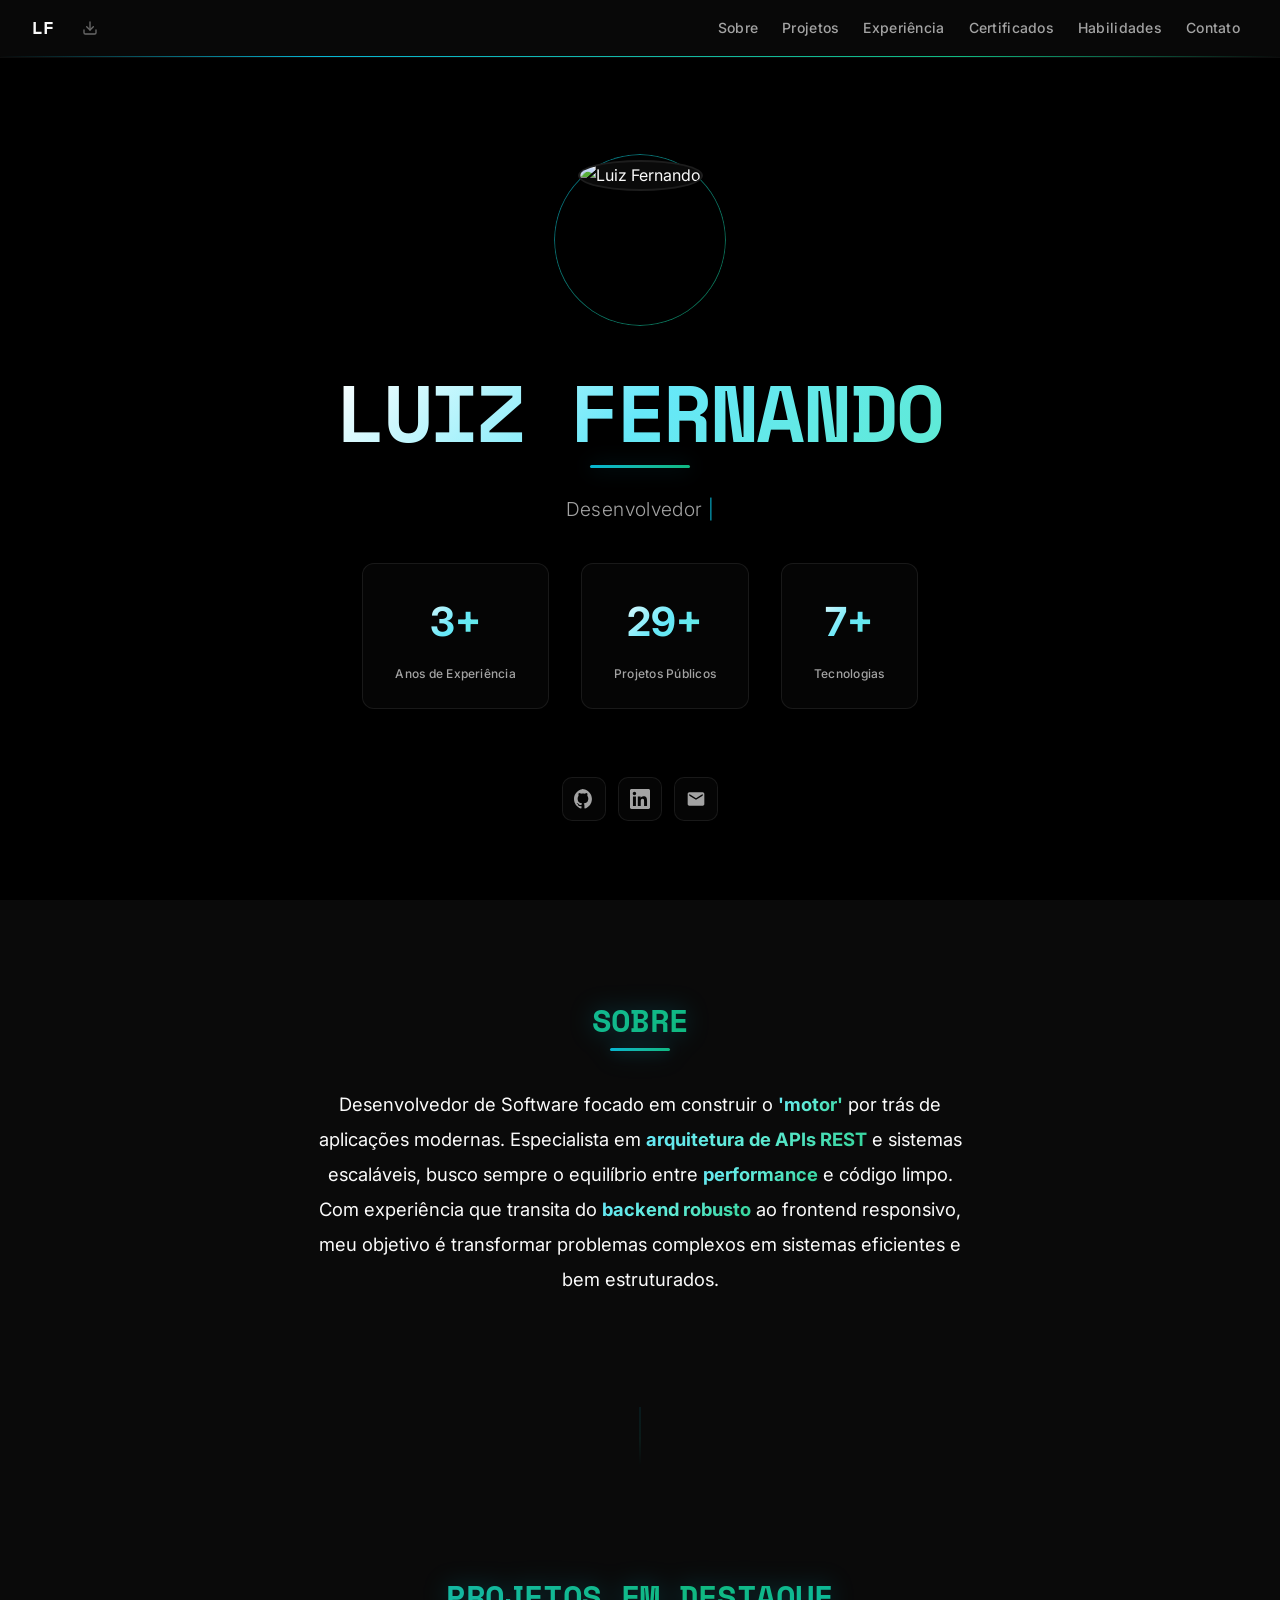
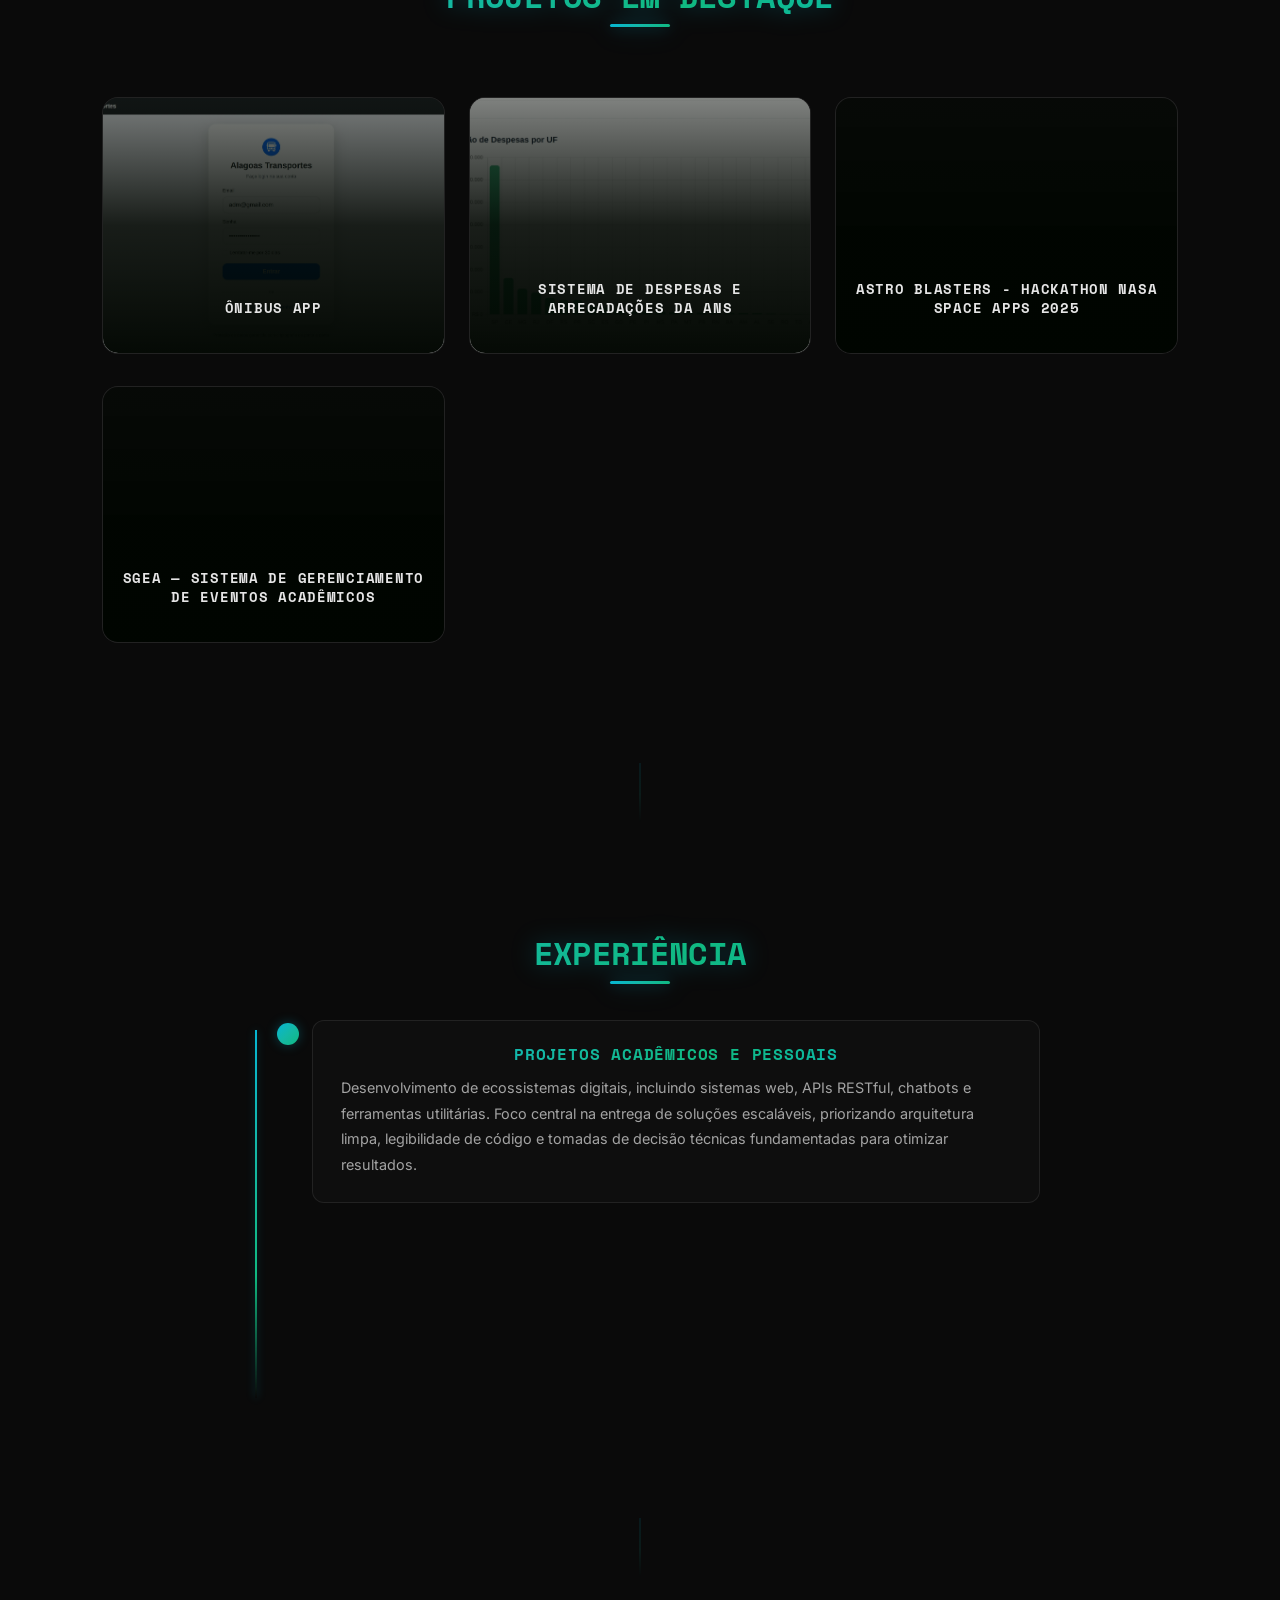
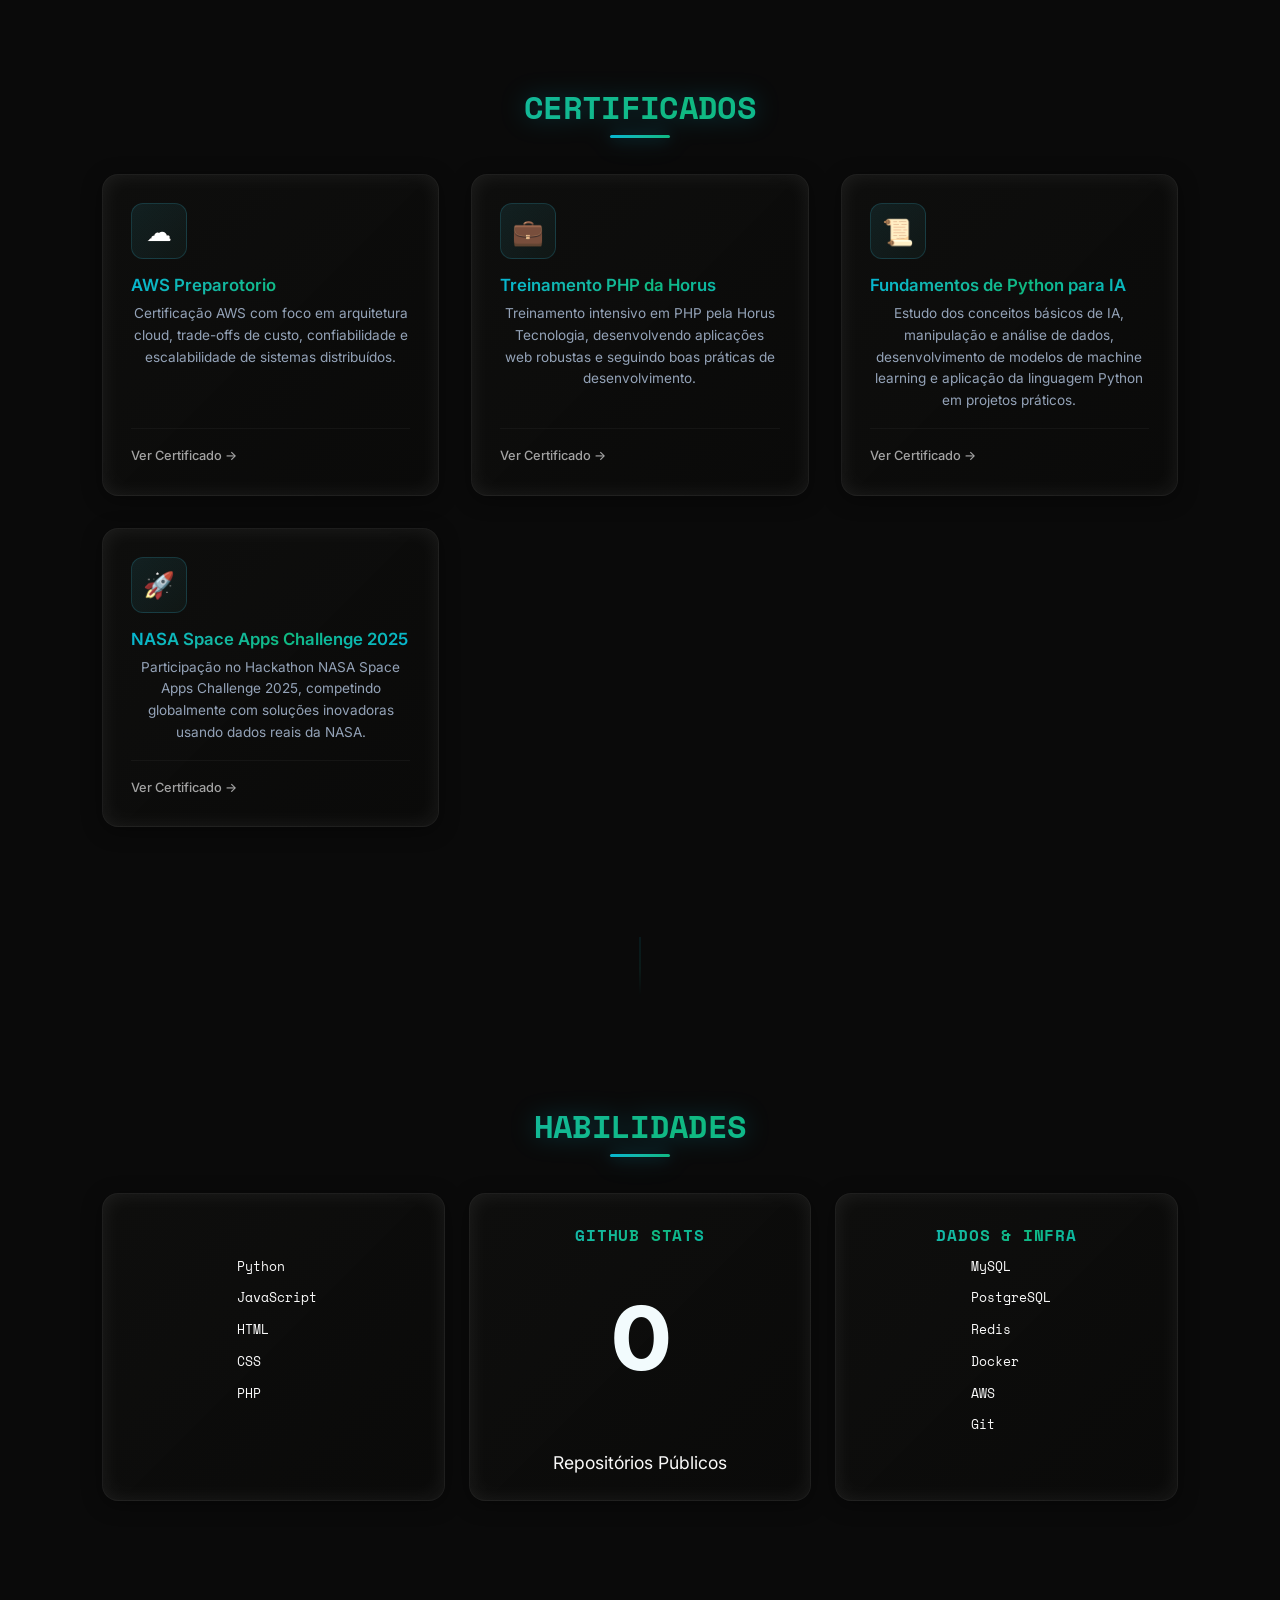
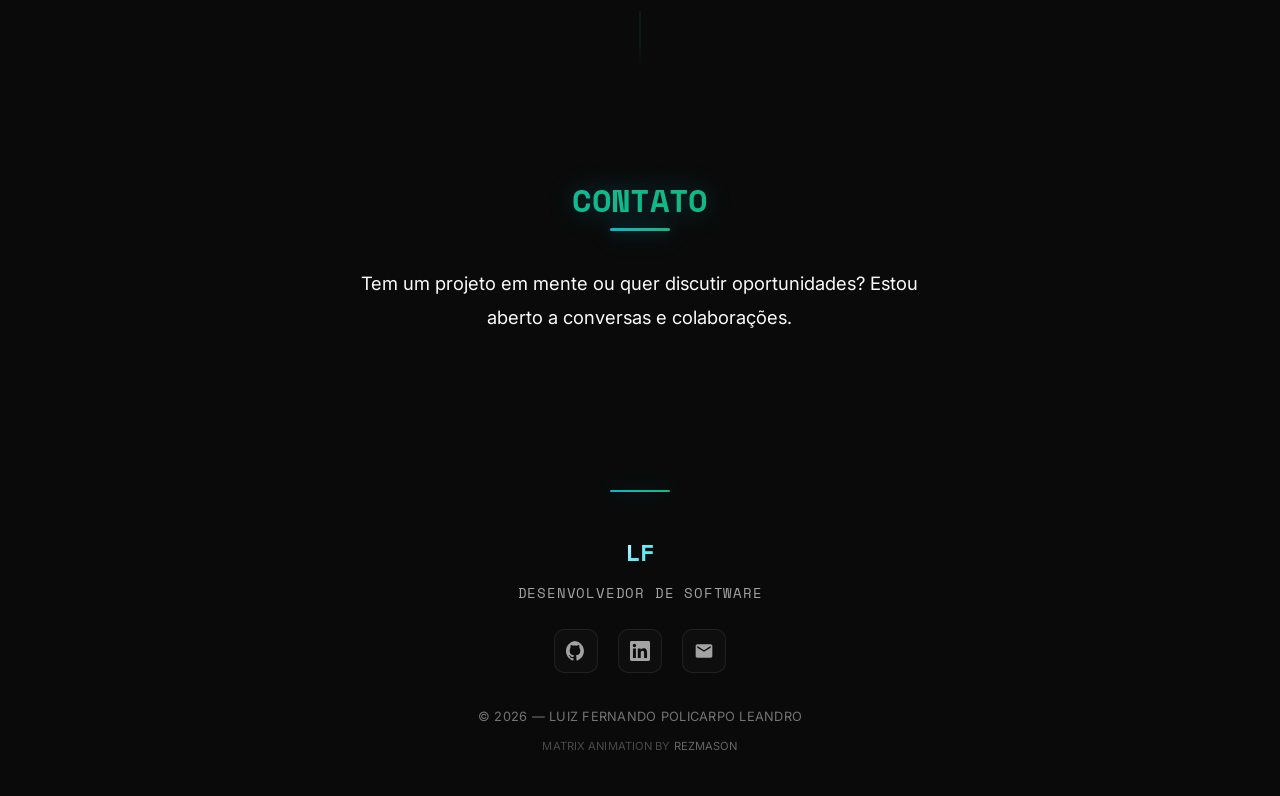
==== commit aa953236: "add sgea" ====
--- a/index.html
+++ b/index.html
@@ -9,10 +9,7 @@
     <title>Luiz Fernando — Desenvolvedor</title>
 
     <!-- Favicon -->
-    <link
-      rel="icon"
-      href="assets/imgs/favico.ico"
-    />
+    <link rel="icon" href="assets/imgs/favico.ico" />
 
     <!-- Meta Tags SEO -->
     <meta
@@ -80,10 +77,10 @@
         href="https://cdn.jsdelivr.net/npm/devicon@2.16.0/devicon.min.css"
       />
     </noscript>
-<link
-href="https://fonts.googleapis.com/css2?family=Inter:wght@400;600;800&family=Space+Mono:wght@400;700&display=swap"
-rel="stylesheet"
-/>
+    <link
+      href="https://fonts.googleapis.com/css2?family=Inter:wght@400;600;800&family=Space+Mono:wght@400;700&display=swap"
+      rel="stylesheet"
+    />
 
     <link rel="stylesheet" href="assets/styles.css" />
   </head>
@@ -98,11 +95,30 @@
     <div class="scroll-progress" id="scrollProgress"></div>
     <nav class="navbar navbar-expand-lg fixed-top" id="navbar">
       <div class="container">
-<span class="nav-logo"><a class="navbar-brand" href="#">LF</a>
-<a class="nav-resume-btn" href="https://drive.google.com/uc?export=view&id=1nEfiAe5Pzxn-KWE9QIY6yZls6I1dEE_N" target="_blank" rel="noopener noreferrer" aria-label="Baixar currículo">
-<svg viewBox="0 0 24 24" fill="none" stroke="currentColor" stroke-width="2" stroke-linecap="round" stroke-linejoin="round"><path d="M21 15v4a2 2 0 0 1-2 2H5a2 2 0 0 1-2-2v-4"/><polyline points="7 10 12 15 17 10"/><line x1="12" y1="15" x2="12" y2="3"/></svg>
-<span class="nav-resume-label">Currículo</span>
-</a></span>
+        <span class="nav-logo"
+          ><a class="navbar-brand" href="#">LF</a>
+          <a
+            class="nav-resume-btn"
+            href="https://drive.google.com/uc?export=view&id=1nEfiAe5Pzxn-KWE9QIY6yZls6I1dEE_N"
+            target="_blank"
+            rel="noopener noreferrer"
+            aria-label="Baixar currículo"
+          >
+            <svg
+              viewBox="0 0 24 24"
+              fill="none"
+              stroke="currentColor"
+              stroke-width="2"
+              stroke-linecap="round"
+              stroke-linejoin="round"
+            >
+              <path d="M21 15v4a2 2 0 0 1-2 2H5a2 2 0 0 1-2-2v-4" />
+              <polyline points="7 10 12 15 17 10" />
+              <line x1="12" y1="15" x2="12" y2="3" />
+            </svg>
+            <span class="nav-resume-label">Currículo</span>
+          </a></span
+        >
         <button
           class="navbar-toggler"
           type="button"
@@ -132,10 +148,10 @@
             <li class="nav-item">
               <a class="nav-link" href="#habilidades">Habilidades</a>
             </li>
-<li class="nav-item">
-<a class="nav-link" href="#contato">Contato</a>
-</li>
-</ul>
+            <li class="nav-item">
+              <a class="nav-link" href="#contato">Contato</a>
+            </li>
+          </ul>
         </div>
       </div>
     </nav>
@@ -172,42 +188,39 @@
               <span class="stat-label">Tecnologias</span>
             </div>
           </div>
-<div class="links">
-<a
-href="https://github.com/Luiz-Fernando-Policarpo-Leandro"
-target="_blank"
-rel="noopener"
-aria-label="GitHub"
->
-<svg viewBox="0 0 24 24" fill="currentColor">
-<path
-d="M12 0c-6.626 0-12 5.373-12 12 0 5.302 3.438 9.8 8.207 11.387.599.111.793-.261.793-.577v-2.234c-3.338.726-4.033-1.416-4.033-1.416-.546-1.387-1.333-1.756-1.333-1.756-1.089-.745.083-.729.083-.729 1.205.084 1.839 1.237 1.839 1.237 1.07 1.834 2.807 1.304 3.492.997.107-.775.418-1.305.762-1.604-2.665-.305-5.467-1.334-5.467-5.931 0-1.311.469-2.381 1.236-3.221-.124-.303-.535-1.524.117-3.176 0 0 1.008-.322 2.641.869.774-.215 1.598-.323 2.42-.328.822.005 1.646.113 2.42.328 1.633-1.191 2.632-.869 2.632-.869.653 1.652.242 2.873.118 3.176.77.84 1.235 1.91 1.235 3.221 0 4.609-2.807 5.624-5.479 5.921.43.372.823 1.102.823 2.222v3.293c0 .319.192.694.801.576 4.765-1.589 8.199-6.086 8.199-11.386 0-6.627-5.373-12-12-12z"
-/>
-</svg>
-</a>
-<a
-href="https://www.linkedin.com/in/luiz-fernando-policarpo-leandro/"
-target="_blank"
-rel="noopener"
-aria-label="LinkedIn"
->
-<svg viewBox="0 0 24 24" fill="currentColor">
-<path
-d="M20.447 20.452h-3.554v-5.569c0-1.328-.027-3.037-1.852-3.037-1.853 0-2.136 1.445-2.136 2.939v5.667H9.351V9h3.414v1.561h.046c.477-.9 1.637-1.85 3.37-1.85 3.601 0 4.267 2.37 4.267 5.455v6.286zM5.337 7.433c-1.144 0-2.063-.926-2.063-2.065 0-1.138.92-2.063 2.063-2.063 1.14 0 2.064.925 2.064 2.063 0 1.139-.925 2.065-2.064 2.065zm1.782 13.019H3.555V9h3.564v11.452zM22.225 0H1.771C.792 0 0 .774 0 1.729v20.542C0 23.227.792 24 1.771 24h20.451C23.2 24 24 23.227 24 22.271V1.729C24 .774 23.2 0 22.222 0h.003z"
-/>
-</svg>
-</a>
-<a
-href="mailto:fasfernandoal@outlook.com.br"
-aria-label="Email"
->
-<svg viewBox="0 0 24 24" fill="currentColor">
-<path
-d="M20 4H4c-1.1 0-1.99.9-1.99 2L2 18c0 1.1.9 2 2 2h16c1.1 0 2-.9 2-2V6c0-1.1-.9-2-2-2zm0 4l-8 5-8-5V6l8 5 8-5v2z"
-/>
-</svg>
-</a>
-</div>
+          <div class="links">
+            <a
+              href="https://github.com/Luiz-Fernando-Policarpo-Leandro"
+              target="_blank"
+              rel="noopener"
+              aria-label="GitHub"
+            >
+              <svg viewBox="0 0 24 24" fill="currentColor">
+                <path
+                  d="M12 0c-6.626 0-12 5.373-12 12 0 5.302 3.438 9.8 8.207 11.387.599.111.793-.261.793-.577v-2.234c-3.338.726-4.033-1.416-4.033-1.416-.546-1.387-1.333-1.756-1.333-1.756-1.089-.745.083-.729.083-.729 1.205.084 1.839 1.237 1.839 1.237 1.07 1.834 2.807 1.304 3.492.997.107-.775.418-1.305.762-1.604-2.665-.305-5.467-1.334-5.467-5.931 0-1.311.469-2.381 1.236-3.221-.124-.303-.535-1.524.117-3.176 0 0 1.008-.322 2.641.869.774-.215 1.598-.323 2.42-.328.822.005 1.646.113 2.42.328 1.633-1.191 2.632-.869 2.632-.869.653 1.652.242 2.873.118 3.176.77.84 1.235 1.91 1.235 3.221 0 4.609-2.807 5.624-5.479 5.921.43.372.823 1.102.823 2.222v3.293c0 .319.192.694.801.576 4.765-1.589 8.199-6.086 8.199-11.386 0-6.627-5.373-12-12-12z"
+                />
+              </svg>
+            </a>
+            <a
+              href="https://www.linkedin.com/in/luiz-fernando-policarpo-leandro/"
+              target="_blank"
+              rel="noopener"
+              aria-label="LinkedIn"
+            >
+              <svg viewBox="0 0 24 24" fill="currentColor">
+                <path
+                  d="M20.447 20.452h-3.554v-5.569c0-1.328-.027-3.037-1.852-3.037-1.853 0-2.136 1.445-2.136 2.939v5.667H9.351V9h3.414v1.561h.046c.477-.9 1.637-1.85 3.37-1.85 3.601 0 4.267 2.37 4.267 5.455v6.286zM5.337 7.433c-1.144 0-2.063-.926-2.063-2.065 0-1.138.92-2.063 2.063-2.063 1.14 0 2.064.925 2.064 2.063 0 1.139-.925 2.065-2.064 2.065zm1.782 13.019H3.555V9h3.564v11.452zM22.225 0H1.771C.792 0 0 .774 0 1.729v20.542C0 23.227.792 24 1.771 24h20.451C23.2 24 24 23.227 24 22.271V1.729C24 .774 23.2 0 22.222 0h.003z"
+                />
+              </svg>
+            </a>
+            <a href="mailto:fasfernandoal@outlook.com.br" aria-label="Email">
+              <svg viewBox="0 0 24 24" fill="currentColor">
+                <path
+                  d="M20 4H4c-1.1 0-1.99.9-1.99 2L2 18c0 1.1.9 2 2 2h16c1.1 0 2-.9 2-2V6c0-1.1-.9-2-2-2zm0 4l-8 5-8-5V6l8 5 8-5v2z"
+                />
+              </svg>
+            </a>
+          </div>
         </div>
       </header>
 
@@ -231,19 +244,16 @@
 
       <section class="scroll-reveal" id="projetos">
         <div class="row justify-content-center mb-4">
-          <div class="col-12 text-center">
+          <div class="col-16 text-center">
             <h2 class="section-title">Projetos em Destaque</h2>
           </div>
         </div>
-        <div
-          class="cert-grid reveal-stagger"
-          id="projectsContainer"
-        ></div>
-      </section>
-
-  <div class="project-modal" id="projectModal">
-    <div class="modal-content" id="modalContent"></div>
-  </div>
+        <div class="cert-grid reveal-stagger" id="projectsContainer"></div>
+      </section>
+
+      <div class="project-modal" id="projectModal">
+        <div class="modal-content" id="modalContent"></div>
+      </div>
 
       <section class="scroll-reveal" id="experiencia">
         <h2>Experiência</h2>
@@ -276,10 +286,10 @@
         </div>
       </section>
 
-<section class="scroll-reveal" id="certificados">
-<h2>Certificados</h2>
-<div class="cert-grid reveal-stagger" id="certificatesContainer"></div>
-</section>
+      <section class="scroll-reveal" id="certificados">
+        <h2>Certificados</h2>
+        <div class="cert-grid reveal-stagger" id="certificatesContainer"></div>
+      </section>
 
       <section class="scroll-reveal" id="habilidades">
         <h2>Habilidades</h2>
@@ -290,15 +300,15 @@
               <div class="muted" id="tech-list"></div>
             </div>
           </div>
-<div class="col-md-4">
-<div class="skill-box h-100">
-<h4 class="anim-init">GitHub Stats</h4>
-<div class="muted github-stats-content">
-<span class="anim-init" id="repo-count">0</span>
-<p class="anim-init github-stats-text">Repositórios Públicos</p>
-</div>
-</div>
-</div>
+          <div class="col-md-4">
+            <div class="skill-box h-100">
+              <h4 class="anim-init">GitHub Stats</h4>
+              <div class="muted github-stats-content">
+                <span class="anim-init" id="repo-count">0</span>
+                <p class="anim-init github-stats-text">Repositórios Públicos</p>
+              </div>
+            </div>
+          </div>
           <div class="col-md-4">
             <div class="skill-box h-100">
               <h4 class="anim-init">Dados & Infra</h4>
@@ -312,12 +322,13 @@
         <h2>Contato</h2>
         <div class="row justify-content-center">
           <div class="col-lg-8">
-<p class="contact-intro anim-init">
-Tem um projeto em mente ou quer discutir oportunidades? Estou
-aberto a conversas e colaborações.
-</p>
-</div>
-</section>
+            <p class="contact-intro anim-init">
+              Tem um projeto em mente ou quer discutir oportunidades? Estou
+              aberto a conversas e colaborações.
+            </p>
+          </div>
+        </div>
+      </section>
 
       <footer class="scroll-reveal" id="footer">
         <div class="footer-divider"></div>
@@ -360,12 +371,18 @@
             </a>
           </div>
         </div>
-<p class="footer-copy">
-© <span id="year"></span> — Luiz Fernando Policarpo Leandro
-</p>
-<p class="footer-credits">
-Matrix animation by <a href="https://github.com/Rezmason" target="_blank" rel="noopener noreferrer">Rezmason</a>
-</p>
+        <p class="footer-copy">
+          © <span id="year"></span> — Luiz Fernando Policarpo Leandro
+        </p>
+        <p class="footer-credits">
+          Matrix animation by
+          <a
+            href="https://github.com/Rezmason"
+            target="_blank"
+            rel="noopener noreferrer"
+            >Rezmason</a
+          >
+        </p>
       </footer>
     </div>
 
--- a/assets/styles.css
+++ b/assets/styles.css
@@ -1279,6 +1279,7 @@
 
 .project-modal.active {
   display: flex;
+  overflow: hidden;
 }
 
 .modal-content {
@@ -1415,8 +1416,9 @@
 .modal-links {
   display: flex;
   flex-direction: column;
-  align-items: center;
-  gap: 16px;
+  justify-content: center;
+  align-items: center;
+  gap: 32px;
   flex-wrap: wrap;
   padding-top: 4px;
 }
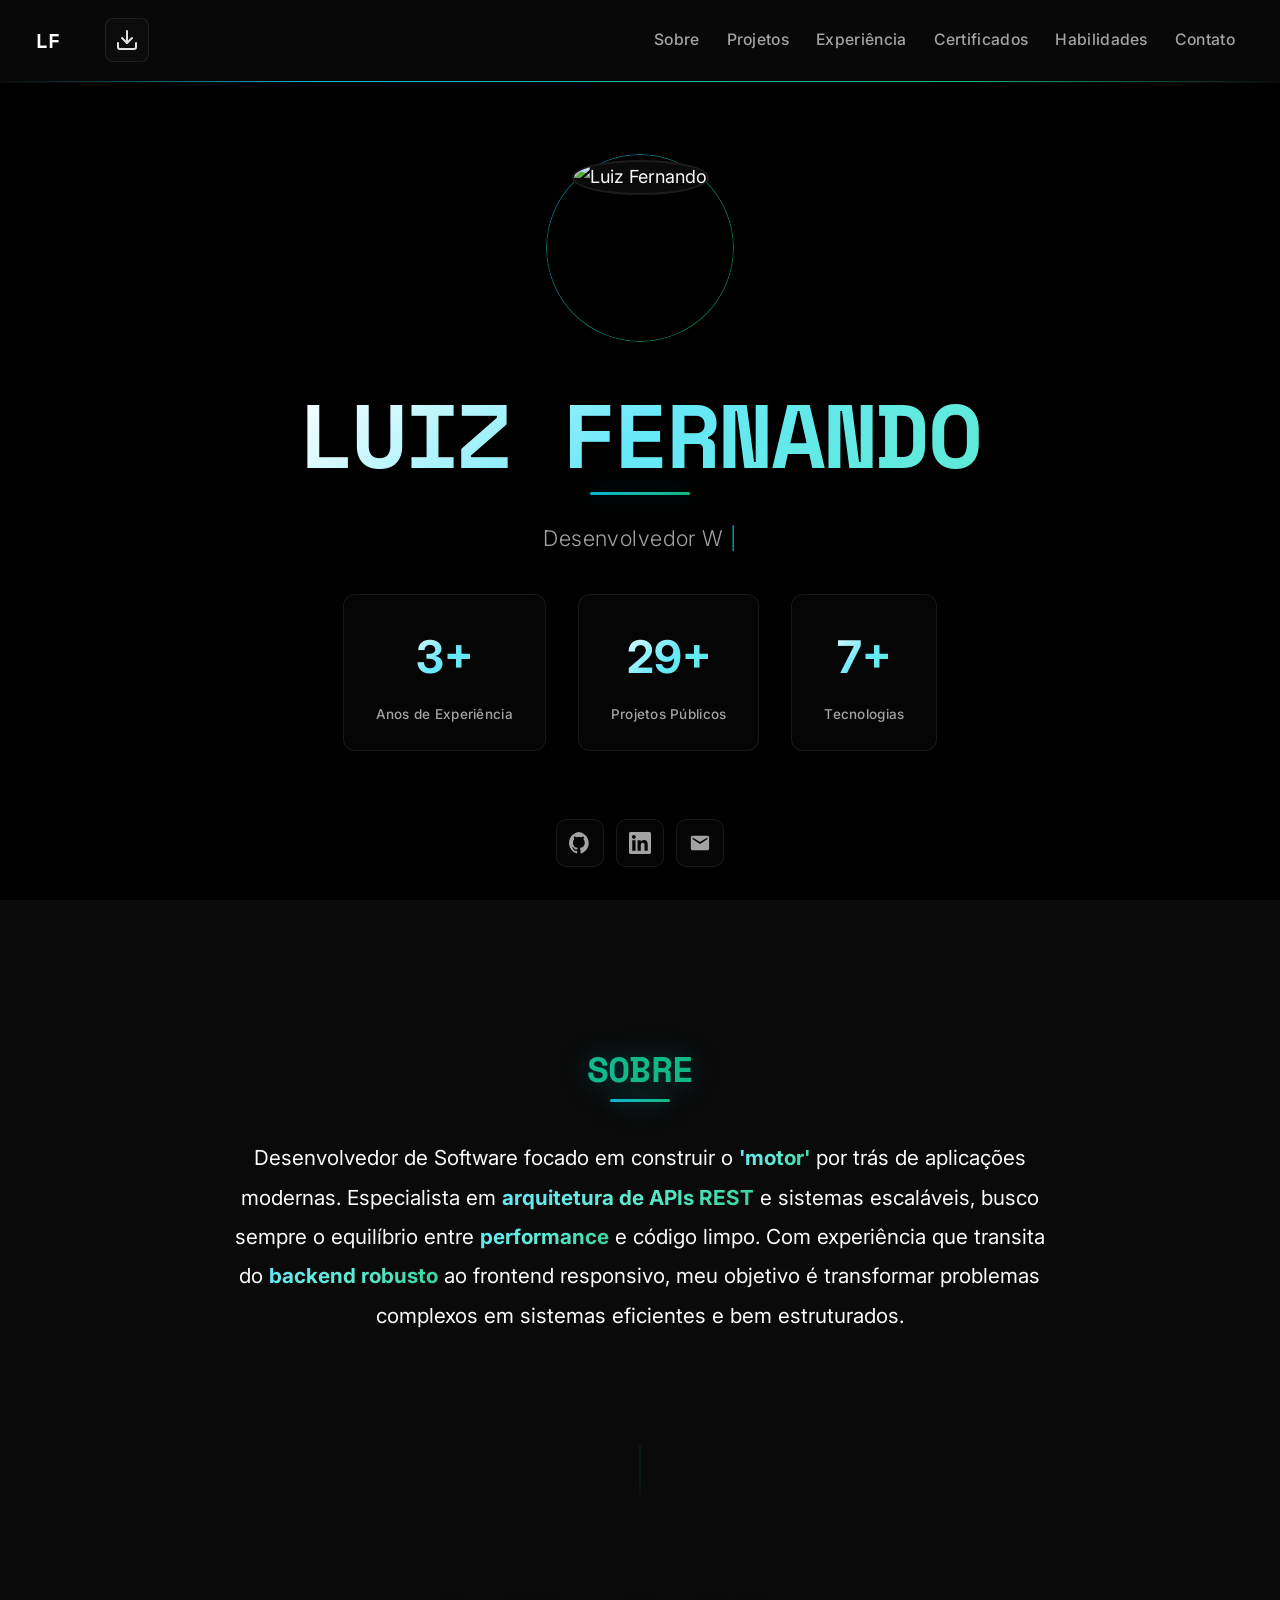
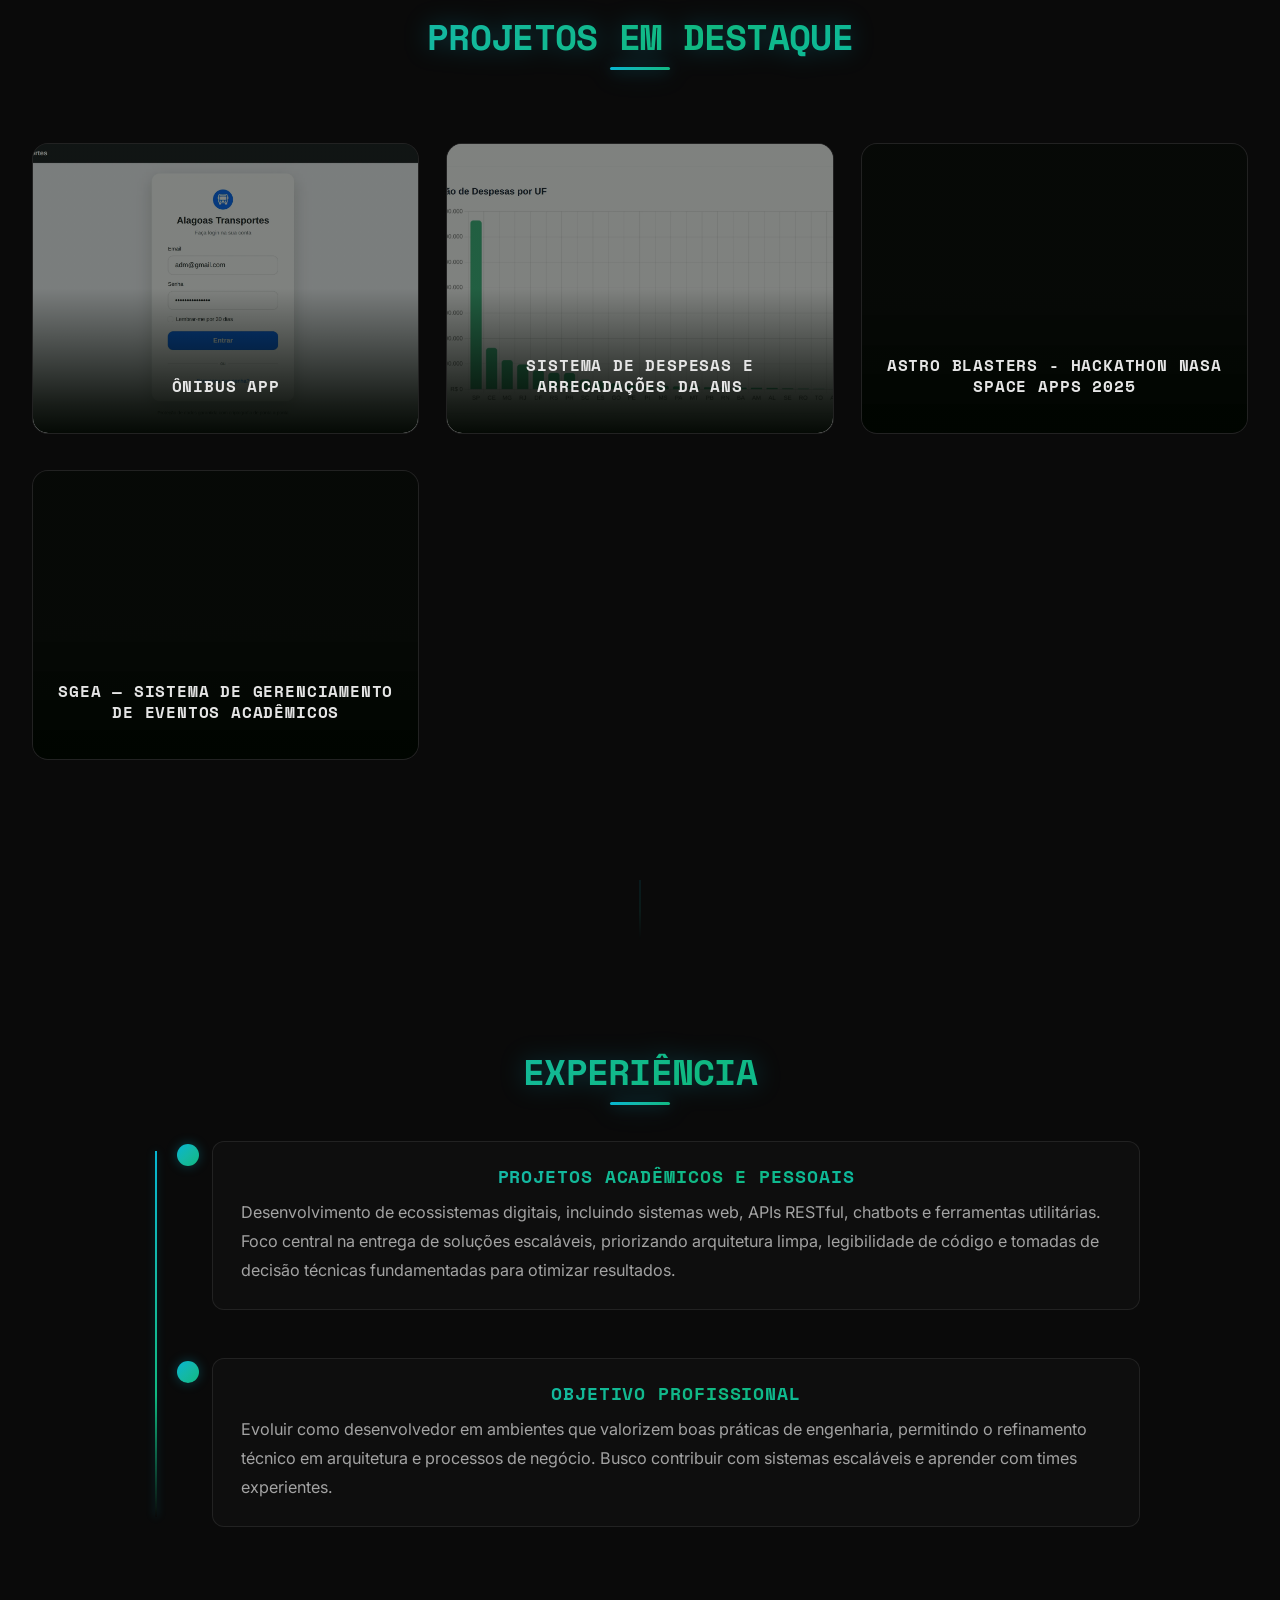
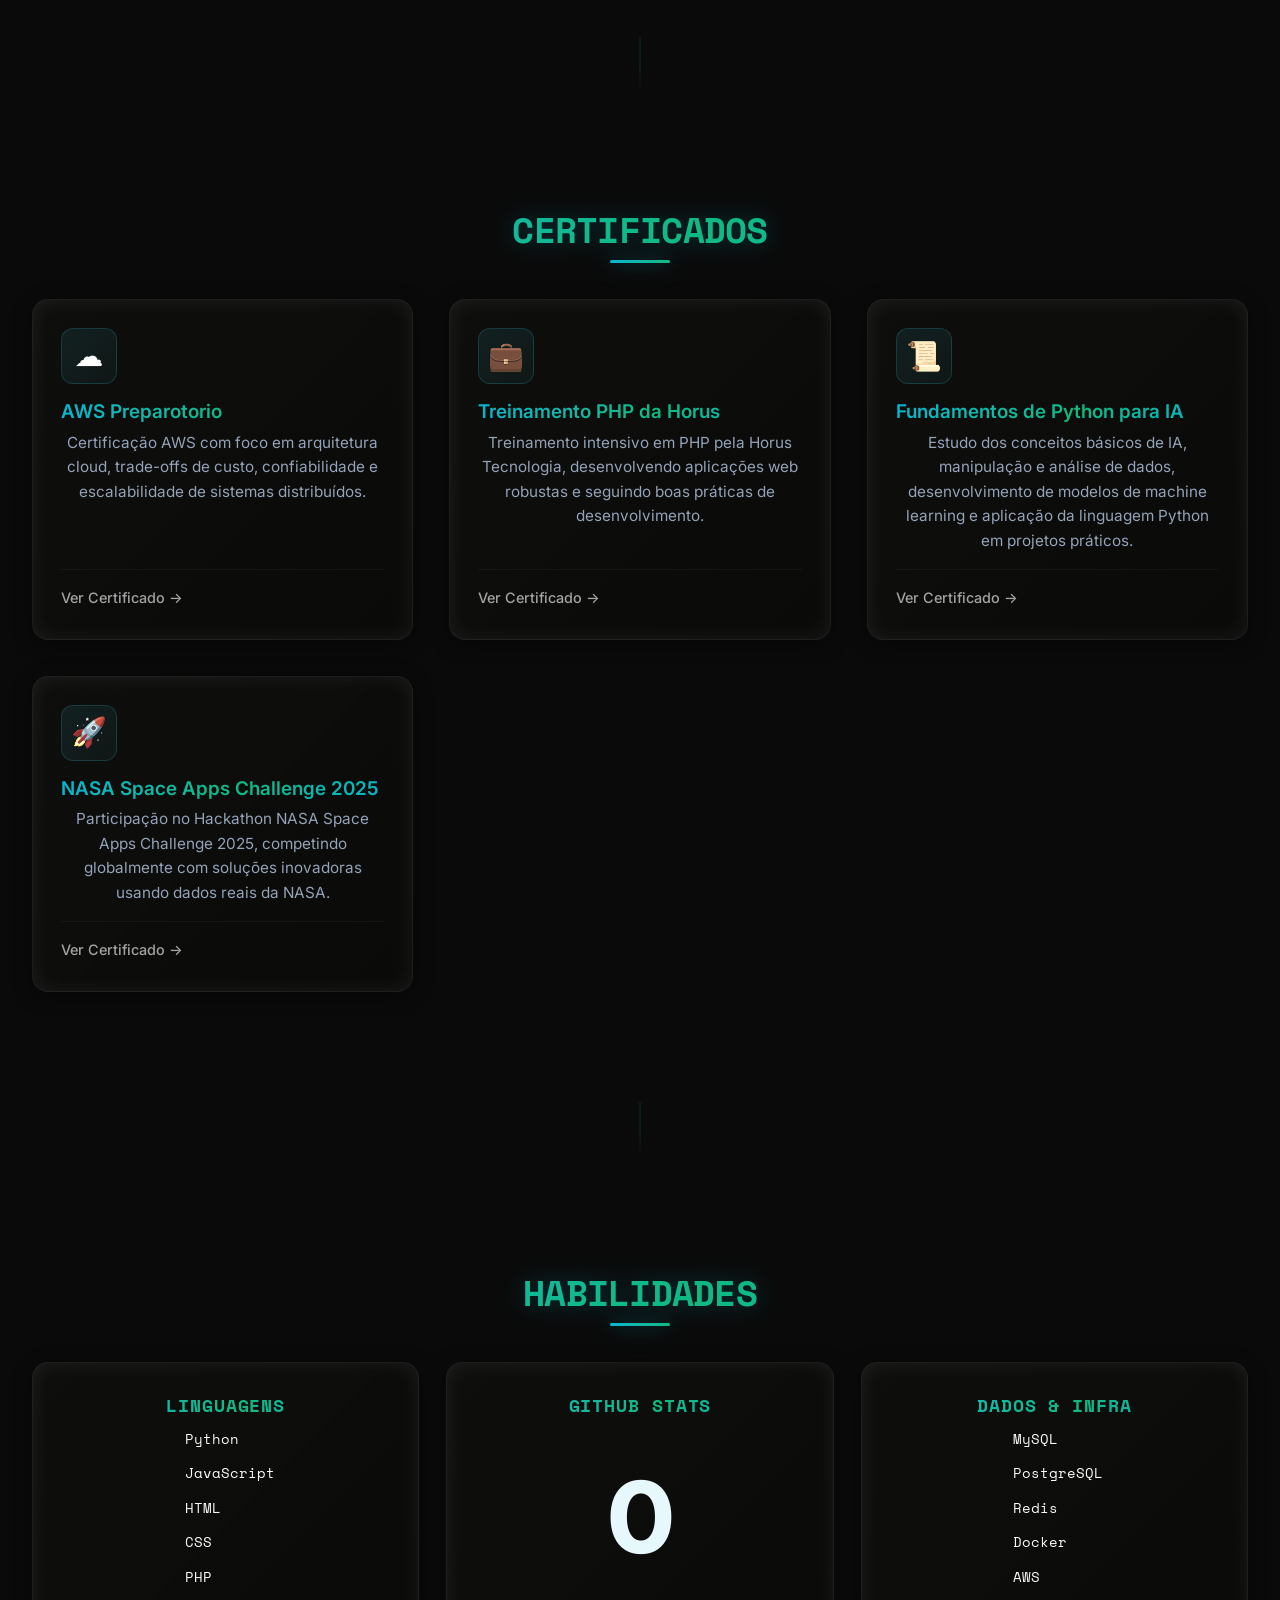
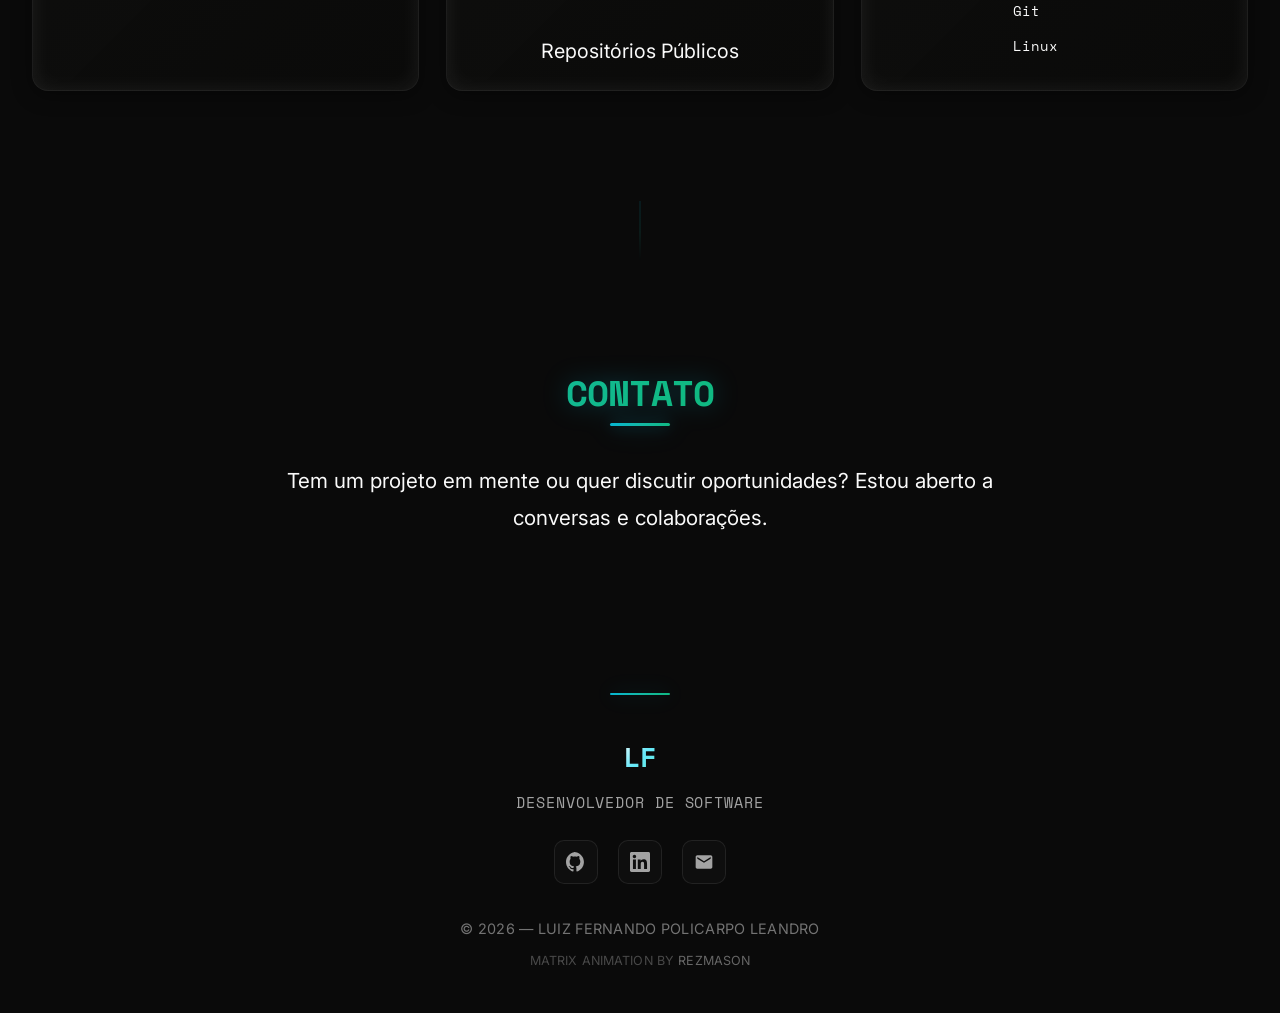
==== commit 5b353989: "resume button animation" ====
--- a/index.html
+++ b/index.html
@@ -99,7 +99,7 @@
           ><a class="navbar-brand" href="#">LF</a>
           <a
             class="nav-resume-btn"
-            href="https://drive.google.com/uc?export=view&id=1nEfiAe5Pzxn-KWE9QIY6yZls6I1dEE_N"
+            href="https://drive.google.com/uc?export=download&id=1nEfiAe5Pzxn-KWE9QIY6yZls6I1dEE_N"
             target="_blank"
             rel="noopener noreferrer"
             aria-label="Baixar currículo"
--- a/assets/styles.css
+++ b/assets/styles.css
@@ -59,6 +59,7 @@
 
 html {
   scroll-behavior: smooth;
+  font-size: 112.5%;
 }
 
 body {
@@ -114,7 +115,7 @@
 .about,
 .contact,
 .muted {
-  max-width: 750px;
+  max-width: 900px;
   margin: 0 auto;
 }
 
@@ -139,7 +140,7 @@
     )
     1;
   box-shadow: 0 1px 0 rgba(255, 255, 255, 0.05);
-  padding: 0.5rem 1rem;
+  padding: 1rem 1rem;
 }
 
 .navbar .container {
@@ -226,91 +227,94 @@
 .nav-logo {
   display: inline-flex;
   align-items: center;
-  gap: 12px;
+  gap: 28px;
+}
+
+@keyframes resumegradient {
+  0% {
+    color: var(--border-subtle);
+  }
+  50% {
+    color: var(--accent-teal);
+  }
+  100% {
+    color: var(--border-subtle);
+  }
+}
+
+@keyframes resumegradient-border {
+  0% {
+    border-color: var(--border-subtle);
+  }
+  50% {
+    border-color: var(--accent-teal);
+  }
+  100% {
+    border-color: var(--border-subtle);
+  }
 }
 
 .nav-resume-btn {
+  animation: resumegradient-border 4s infinite;
   display: inline-flex;
   align-items: center;
-  gap: 8px;
-  padding: 8px 12px;
+  justify-content: center;
+  position: relative;
+  width: 44px;
+  height: 44px;
+  padding: 0;
   border-radius: 8px;
   font-family: "Space Mono", monospace;
-  font-size: 0.7rem;
+  font-size: 0.75rem;
   font-weight: 600;
   letter-spacing: 0.05em;
   text-transform: uppercase;
-  color: var(--text-subtle) !important;
-  border: 1px solid transparent;
-  background: transparent;
+
+  color: var(--accent-cyan-light) !important;
+  border: 1px solid var(--border-subtle);
+  background: rgba(255, 255, 255, 0.02);
   text-decoration: none;
   transition:
     color 0.3s ease,
     border-color 0.3s ease,
     background 0.3s ease,
     box-shadow 0.3s ease;
+  flex-shrink: 0;
+}
+
+.nav-resume-btn svg {
+  animation: resumegradient 4s infinite;
+  width: 24px;
+  height: 24px;
+  flex-shrink: 0;
+  opacity: 0.9;
+  transition: opacity 0.3s ease;
+}
+
+.nav-resume-label {
+  position: absolute;
+  top: 50%;
+  left: calc(100% + 8px);
+  z-index: 10;
+  padding: 0.35rem 0.6rem;
+  border: 1px solid var(--border-subtle);
+  border-radius: 6px;
+  background: var(--bg-deep);
+  color: var(--text-primary);
+  font-size: 0.65rem;
   white-space: nowrap;
-}
-
-.nav-resume-btn svg {
-  width: 16px;
-  height: 16px;
-  flex-shrink: 0;
-  opacity: 0.3;
-  transform: translateY(0);
+  opacity: 0;
+  visibility: hidden;
+  pointer-events: none;
+  transform: translate(4px, -50%);
   transition:
-    opacity 0.4s ease,
-    transform 0.4s cubic-bezier(0.34, 1.56, 0.64, 1);
-}
-
-.nav-resume-label {
-  clip-path: inset(0 100% 0 0);
-  opacity: 0;
-  transform: translateX(-4px);
-  transition:
-    clip-path 0.4s cubic-bezier(0.34, 1.56, 0.64, 1),
-    opacity 0.3s ease 0.1s,
-    transform 0.4s cubic-bezier(0.34, 1.56, 0.64, 1) 0.05s;
+    opacity 0.2s ease,
+    transform 0.2s ease,
+    visibility 0.2s ease;
 }
 
 .nav-resume-btn:hover {
-  color: var(--matrix-green-light) !important;
-  border-color: var(--matrix-green);
-  background: rgba(16, 185, 129, 0.1);
-  box-shadow:
-    0 0 16px var(--matrix-green-glow),
-    0 0 4px var(--matrix-green-dim);
-}
-
-.nav-resume-btn:hover svg {
-  opacity: 1;
-}
-
-.nav-resume-btn:hover .nav-resume-label {
-  clip-path: inset(0 0 0 0);
-  opacity: 1;
-  transform: translateX(0);
-}
-
-.nav-resume-btn svg {
-  width: 16px;
-  height: 16px;
-  flex-shrink: 0;
-  opacity: 0.4;
-  transition: opacity 0.3s ease;
-}
-
-.nav-resume-label {
-  clip-path: inset(0 100% 0 0);
-  opacity: 0;
-  margin: 8px 20px;
-  transition:
-    clip-path 0.3s cubic-bezier(0.16, 1, 0.3, 1),
-    opacity 0.25s ease 0.05s;
-  margin-left: 2px;
-}
-
-.nav-resume-btn:hover {
+  animation: none;
   color: var(--matrix-green-light) !important;
   border-color: var(--matrix-green);
   background: rgba(16, 185, 129, 0.1);
@@ -318,29 +322,20 @@
 }
 
 .nav-resume-btn:hover svg {
-  opacity: 1;
-}
-
-.nav-resume-btn:hover .nav-resume-label {
-  clip-path: inset(0 0 0 0);
-  opacity: 1;
-}
-
-.nav-resume-btn:hover {
-  color: var(--matrix-green-light) !important;
-  border-color: var(--matrix-green);
-  background: rgba(16, 185, 129, 0.1);
-  box-shadow: 0 0 12px var(--matrix-green-glow);
-}
-
-.nav-resume-btn:hover svg {
-  opacity: 1;
-}
-
-.nav-resume-btn:hover .nav-resume-label {
-  width: auto;
-  opacity: 1;
-  margin: 8px 20px;
+  animation: none;
+  opacity: 1;
+}
+
+.nav-resume-btn:hover .nav-resume-label,
+.nav-resume-btn:focus-visible .nav-resume-label {
+  opacity: 1;
+  visibility: visible;
+  transform: translate(0, -50%);
+}
+
+.nav-resume-btn:focus-visible {
+  outline: 2px solid var(--accent-cyan-light);
+  outline-offset: 3px;
 }
 
 /* ========================= SCROLL PROGRESS ========================= */
@@ -416,6 +411,7 @@
 /* ========================= LAYOUT ========================= */
 
 .main-container {
+  max-width: 1600px;
   padding: 0 1rem;
   position: relative;
   z-index: 3;
@@ -430,7 +426,7 @@
   font-weight: 500;
   text-decoration: none;
   transition: all 0.2s cubic-bezier(0.4, 0, 0.2, 1);
-  min-height: 44px;
+  min-height: 48px;
   display: inline-flex;
   align-items: center;
   justify-content: center;
@@ -574,8 +570,8 @@
 }
 
 .avatar {
-  width: 110px;
-  height: 110px;
+  width: 121px;
+  height: 121px;
   border-radius: 50%;
   overflow: visible;
   position: relative;
@@ -780,7 +776,7 @@
   align-items: center;
   justify-content: center;
   width: 100%;
-  height: 44px;
+  height: 48px;
   border-radius: 10px;
   border: 1px solid var(--border-subtle);
   background: rgba(255, 255, 255, 0.02);
@@ -809,8 +805,8 @@
 }
 
 .links a svg {
-  width: 20px;
-  height: 20px;
+  width: 22px;
+  height: 22px;
 }
 
 .links a:hover {
@@ -826,8 +822,8 @@
 }
 
 .social-icon {
-  width: 18px;
-  height: 18px;
+  width: 20px;
+  height: 20px;
   transition: transform 0.3s;
 }
 
@@ -869,7 +865,7 @@
   line-height: 1.9;
   color: var(--text-primary);
   text-align: center;
-  max-width: 700px;
+  max-width: 850px;
   margin: 0 auto;
   padding: 0 16px;
 }
@@ -904,7 +900,7 @@
   cursor: pointer;
   aspect-ratio: 4 / 3;
   height: 100%;
-  min-height: 160px;
+  min-height: 176px;
   opacity: 0;
   transform: translateY(20px);
 }
@@ -948,7 +944,7 @@
   transform: translateY(-6px) scale(1.03);
   border-color: var(--accent-cyan);
   z-index: 10;
-  box-shadow: 0 20px 40px rgba(0, 0, 0, 0.4);
+  box-shadow: 0 20px 4px rgba(0, 0, 0, 0.4);
 }
 
 .project-card:hover::before {
@@ -991,8 +987,8 @@
   background: linear-gradient(
     to top,
     rgba(0, 5, 0, 0.98) 0%,
-    rgba(0, 5, 0, 0.9) 50%,
-    rgba(0, 5, 0, 0.5) 100%
+    rgba(0, 5, 0, 0.9) 10%,
+    rgba(0, 5, 0, 0.5) 50%
   );
   display: flex;
   flex-direction: column;
@@ -1763,7 +1759,7 @@
 .timeline {
   position: relative;
   padding-left: 32px;
-  max-width: 800px;
+  max-width: 1000px;
   margin: 0 auto;
 }
 
@@ -2393,7 +2389,7 @@
   color: var(--text-primary);
   text-align: center;
   margin-bottom: 36px;
-  max-width: 600px;
+  max-width: 750px;
   margin-left: auto;
   margin-right: auto;
 }
@@ -2522,6 +2518,7 @@
   font-family: "Space Mono", monospace;
   font-size: 1.5rem;
   font-weight: 700;
+
   background: var(--gradient-text);
   -webkit-background-clip: text;
   -webkit-text-fill-color: transparent;
@@ -2670,8 +2667,8 @@
   }
 
   .avatar {
-    width: 160px;
-    height: 160px;
+    width: 176px;
+    height: 176px;
   }
 
   .header-stats {
@@ -2699,8 +2696,8 @@
   }
 
   .links a {
-    width: 44px;
-    height: 44px;
+    width: 48px;
+    height: 48px;
   }
 
   #projectsContainer {
@@ -2708,7 +2705,7 @@
   }
 
   .project-card {
-    min-height: 200px;
+    min-height: 220px;
   }
 
   .modal-inner {
